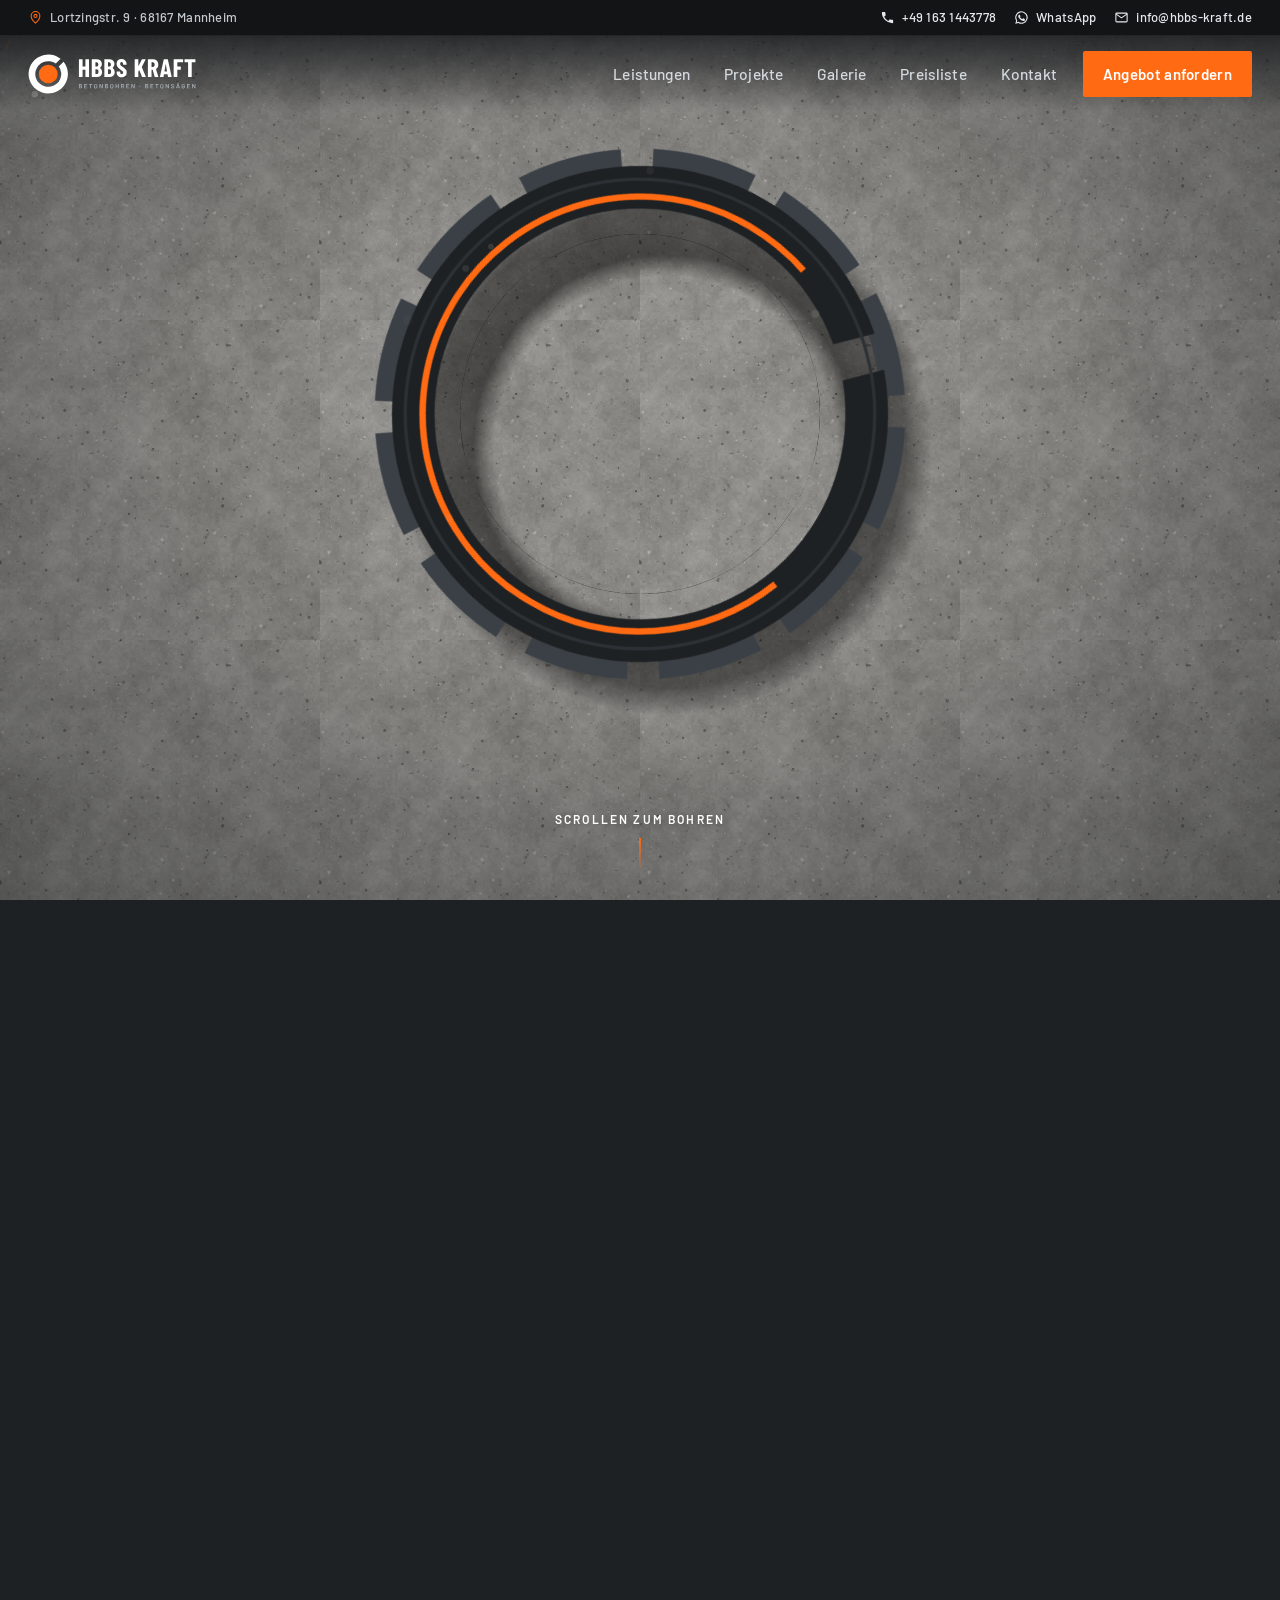
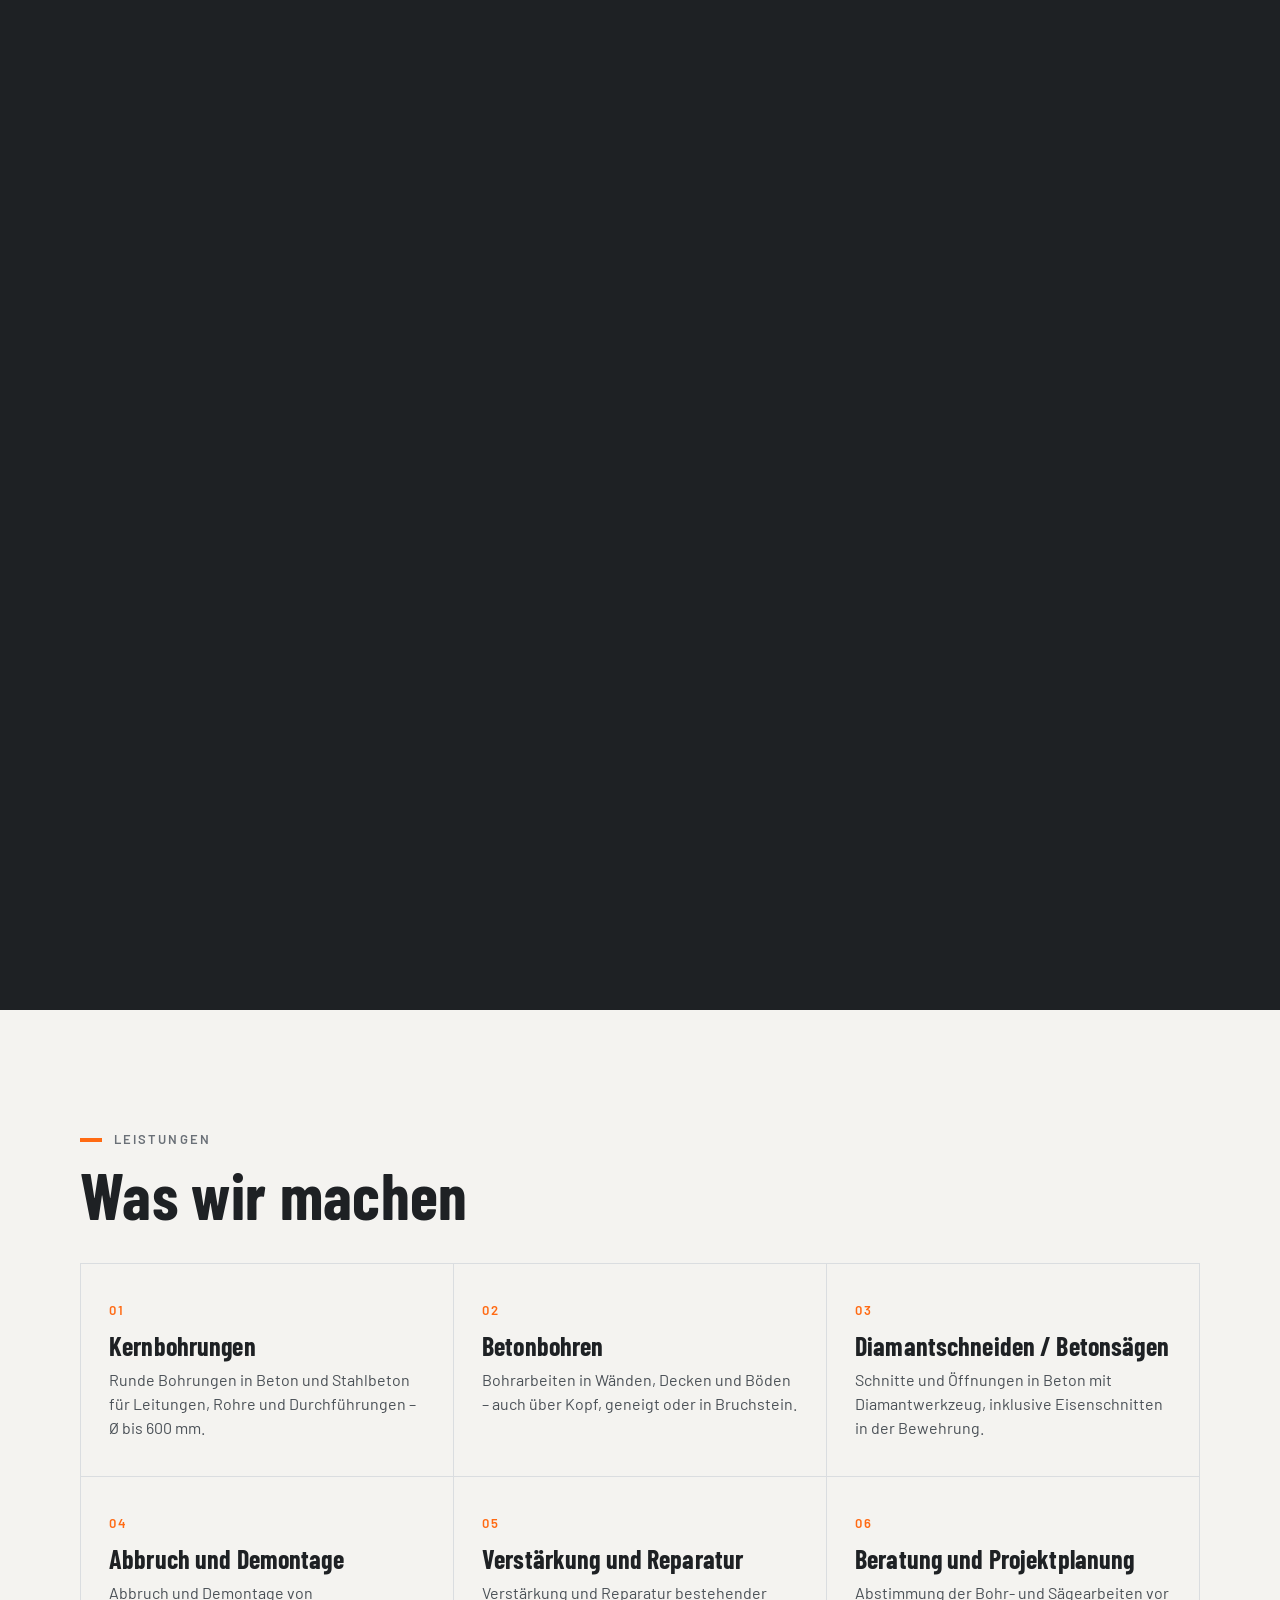
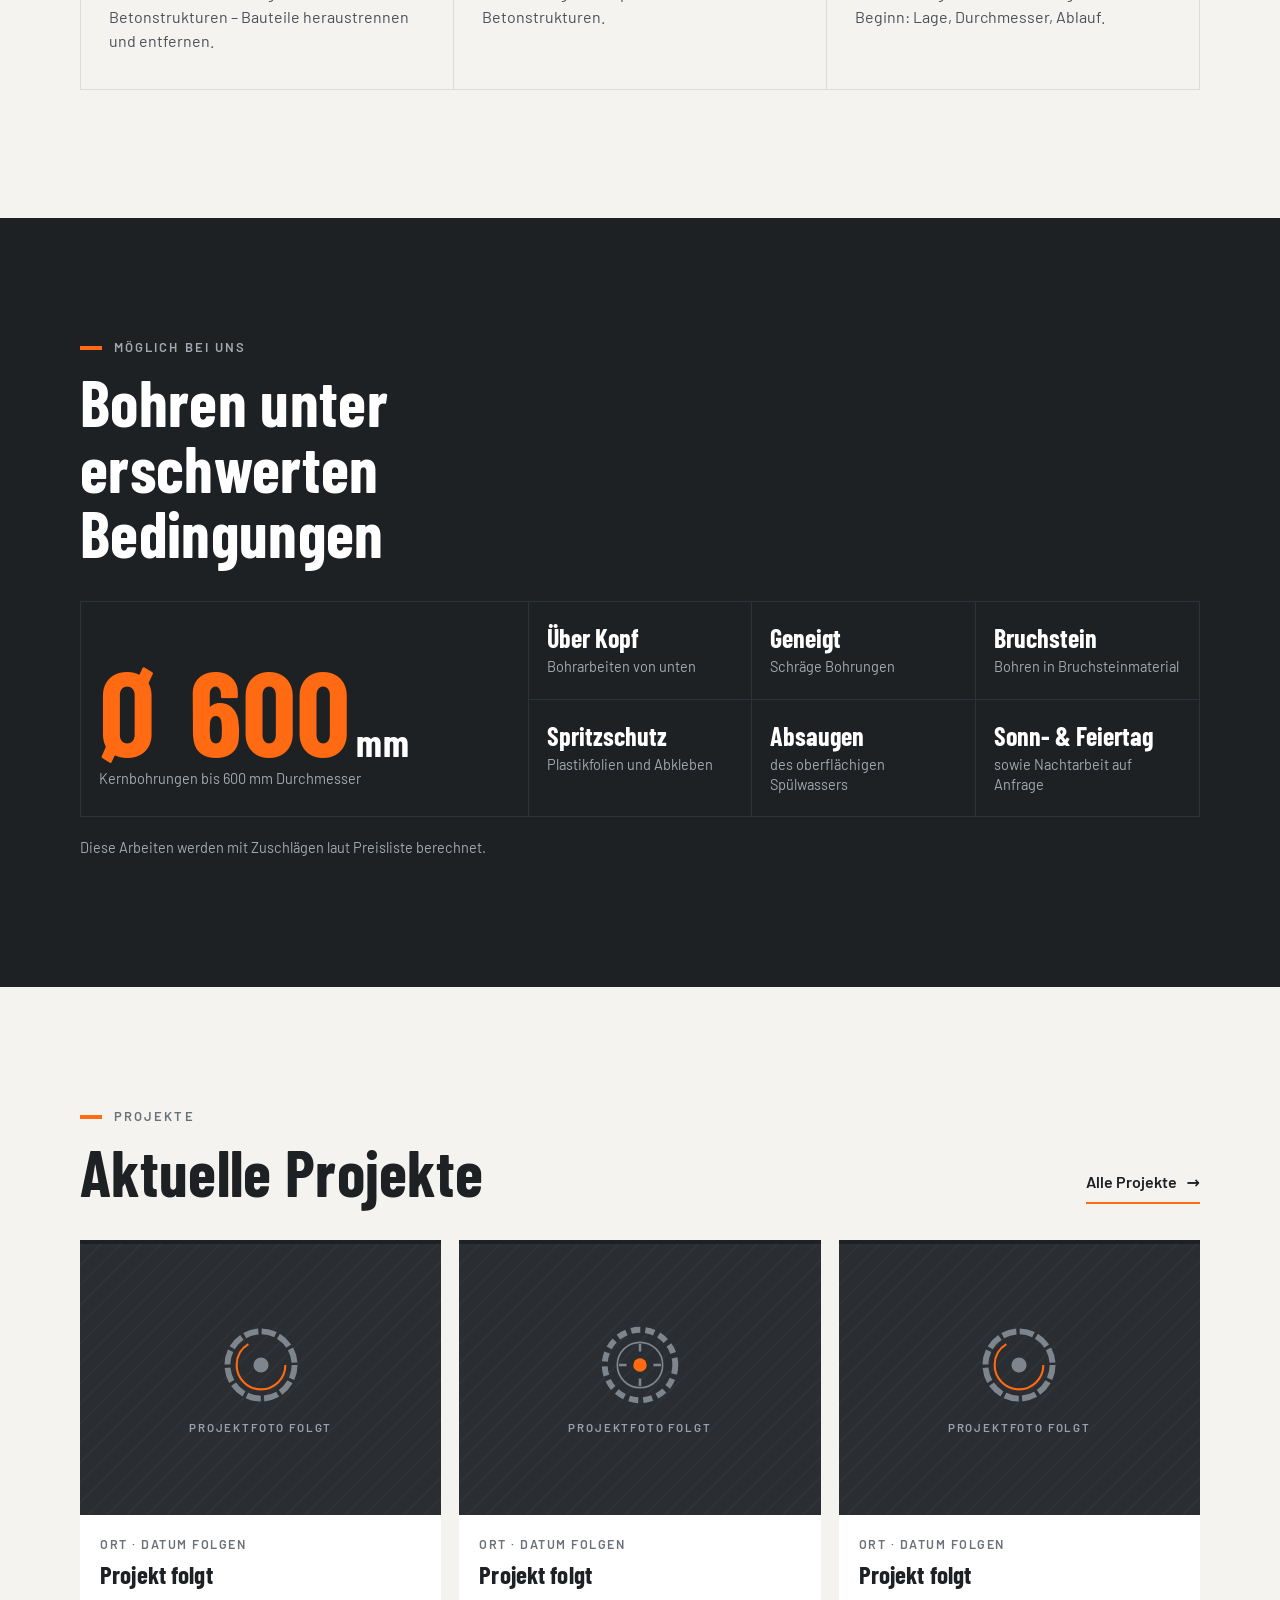
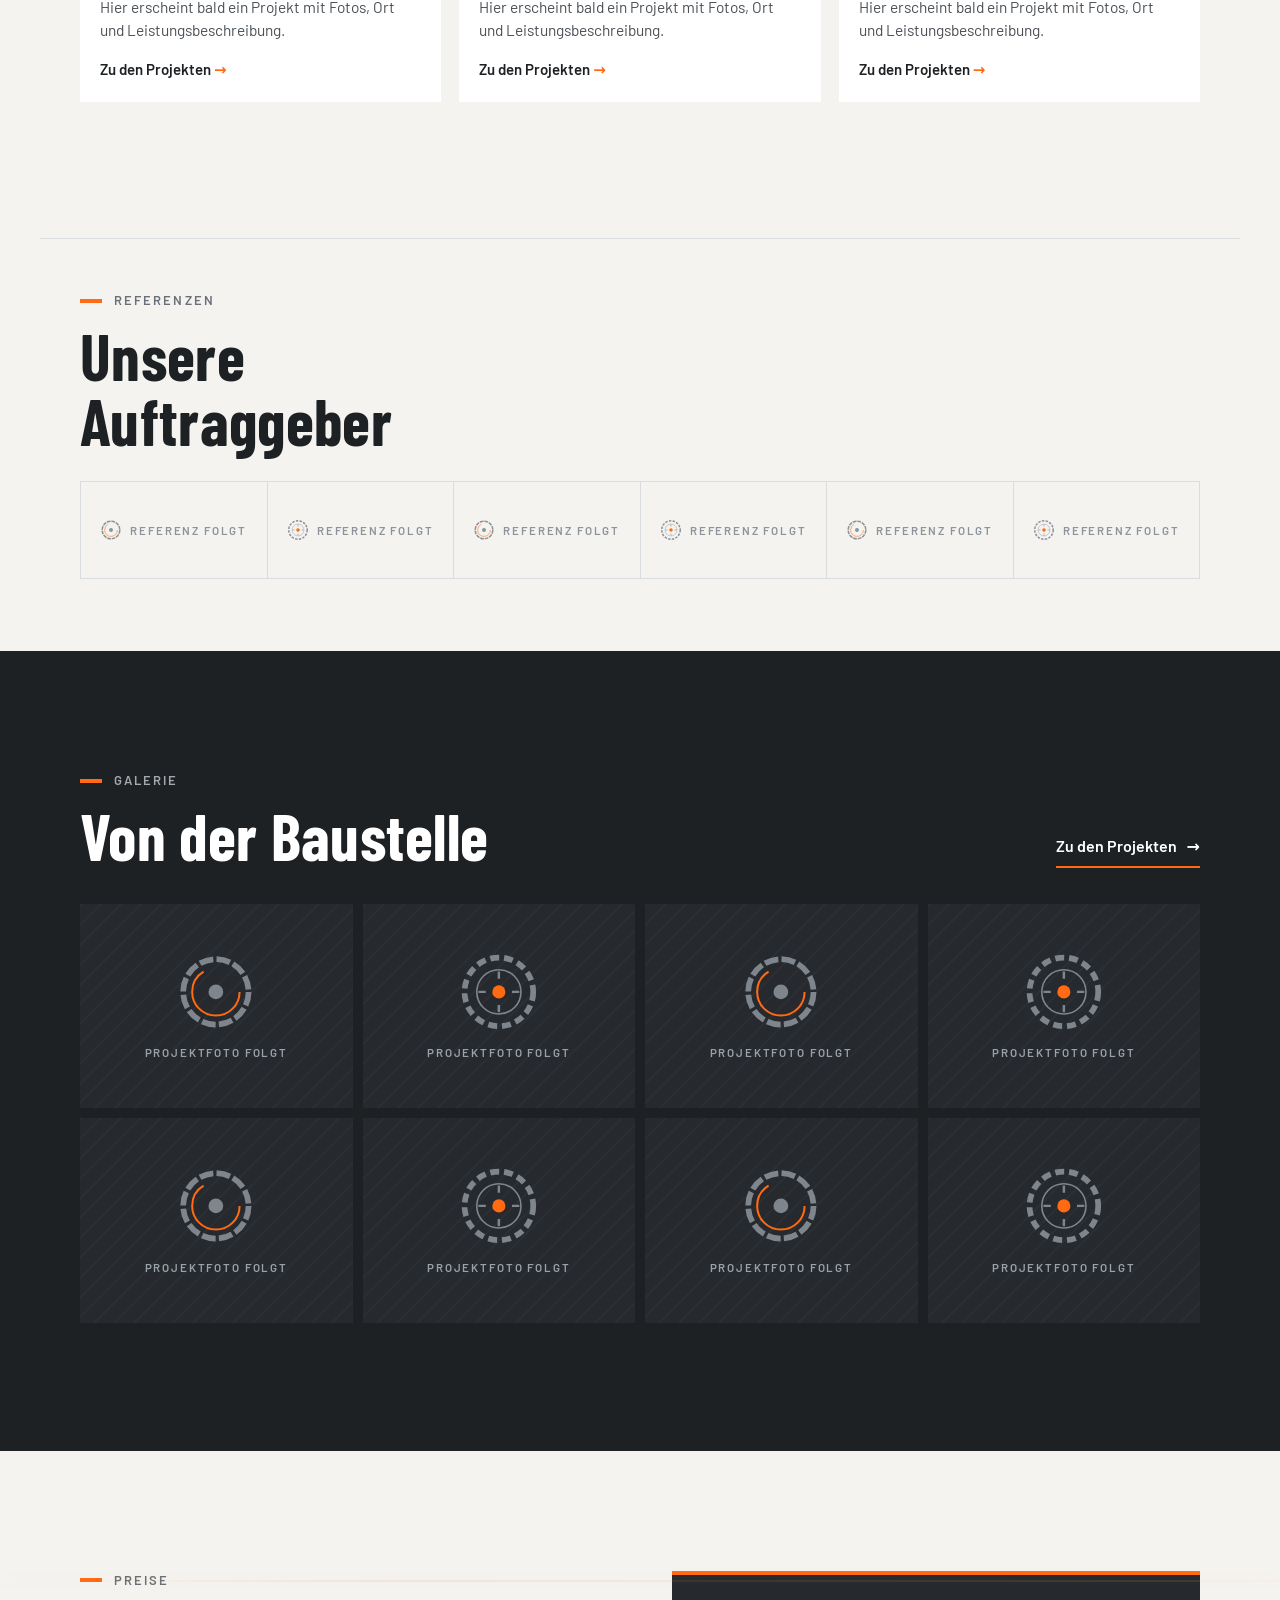
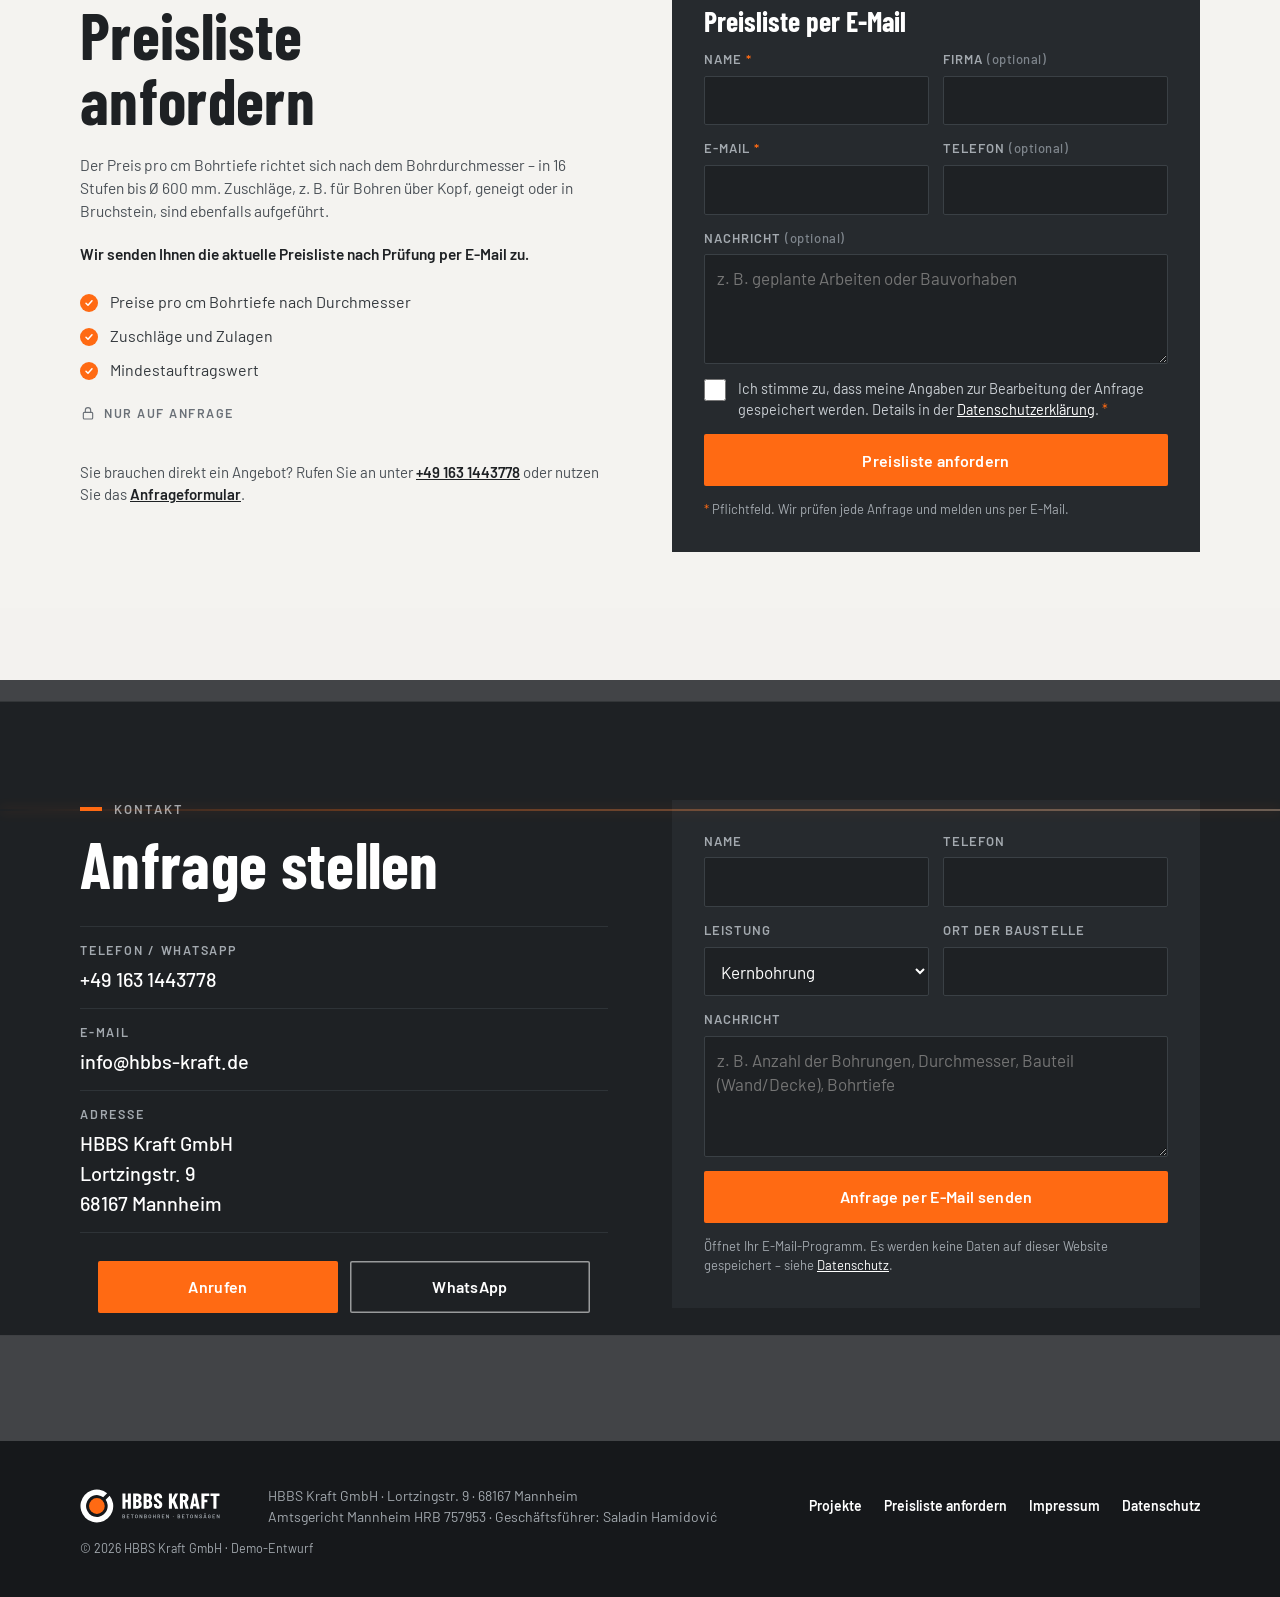
==== index.html @ 28af544a "HBBS Kraft demo" ====
<!doctype html>
<html lang="de">
<head>
<meta charset="utf-8">
<meta name="viewport" content="width=device-width, initial-scale=1, viewport-fit=cover">
<title>HBBS Kraft GmbH – Kernbohrungen und Betonsägen in Mannheim</title>
<meta name="description" content="HBBS Kraft GmbH aus Mannheim: Kernbohrungen bis Ø 600 mm, Betonbohren, Diamantschneiden/Betonsägen, Abbruch und Demontage von Betonstrukturen.">
<meta name="theme-color" content="#1E2124">
<meta name="robots" content="noindex, nofollow">
<link rel="icon" href="assets/mark.svg" type="image/svg+xml">
<link rel="preload" href="assets/fonts/barlowc-700.woff2" as="font" type="font/woff2" crossorigin>
<link rel="preload" href="assets/fonts/barlow-400.woff2" as="font" type="font/woff2" crossorigin>
<script>(function(){var h=document.documentElement,rm=matchMedia('(prefers-reduced-motion: reduce)').matches;h.className=rm?'js rm':'js motion';var s=0;try{if(!rm&&!sessionStorage.getItem('hbbs-intro')){sessionStorage.setItem('hbbs-intro','1');s=1}}catch(e){}if(s){h.classList.add('is-loading');var P=window.performance,n=function(){return P&&P.now?P.now():Date.now()},t0=n(),d=0,end=function(){if(d)return;d=1;h.classList.add('loader-out');setTimeout(function(){h.classList.remove('is-loading','loader-out')},520)};addEventListener('load',function(){setTimeout(end,Math.max(0,1400-(n()-t0)))});setTimeout(end,2500)}})()</script>
<link rel="stylesheet" href="assets/style.css">
</head>
<body>
<a class="skip" href="#leistungen">Zum Inhalt springen</a>
<div class="loader" aria-hidden="true">
  <div class="ld-stage">
    <div class="ld-slab"></div>
    <div class="ld-kerf"></div>
    <div class="ld-shadow"></div>
    <div class="ld-crown"><svg viewBox="-100 -100 200 200">
        <circle r="95" fill="none" stroke="#3B4046" stroke-width="9" stroke-dasharray="38 11.74" stroke-dashoffset="-4"/>
        <path fill="#1E2124" d="M60.62,-70.52 A93,93 0 1 0 70.52,-60.62 L59.17,-49.27 A77,77 0 1 1 49.27,-59.17 Z"/>
        <circle r="81.5" fill="none" stroke="#FF6A13" stroke-width="2.4" stroke-dasharray="380 132" stroke-dashoffset="-30"/>
        <circle r="88" fill="none" stroke="#2C3136" stroke-width="1.2"/>
      </svg></div>
    <i class="ld-dust" style="--a:10deg"></i><i class="ld-dust" style="--a:80deg;animation-delay:.25s"></i><i class="ld-dust" style="--a:150deg;animation-delay:.5s"></i><i class="ld-dust" style="--a:215deg;animation-delay:.15s"></i><i class="ld-dust" style="--a:290deg;animation-delay:.4s"></i>
  </div>
  <div class="ld-brand"><img src="assets/logo-dark.svg" alt="" width="220" height="53"><div class="ld-bar"><i></i></div></div>
</div>
<header class="site-header" id="site-header">
  <div class="hd-top">
    <div class="hd-in">
      <span class="hd-loc"><svg class="ic-s" viewBox="0 0 24 24" aria-hidden="true"><path d="M12 21s-7-6.2-7-11.5a7 7 0 0 1 14 0C19 14.8 12 21 12 21z"/><circle cx="12" cy="9.5" r="2.5"/></svg><span class="long">Lortzingstr. 9 · 68167 Mannheim</span><span class="short">Mannheim</span></span>
      <div class="hd-links">
        <a href="tel:+491631443778"><svg class="ic-f" viewBox="0 0 24 24" aria-hidden="true"><path d="M6.6 10.8a15.1 15.1 0 0 0 6.6 6.6l2.2-2.2c.3-.3.7-.4 1-.2 1.1.4 2.3.6 3.6.6.6 0 1 .4 1 1V20c0 .6-.4 1-1 1A17 17 0 0 1 3 4c0-.6.4-1 1-1h3.5c.6 0 1 .4 1 1 0 1.3.2 2.5.6 3.6.1.3 0 .7-.2 1l-2.3 2.2z"/></svg><span>+49 163 1443778</span></a>
        <a class="hd-wa" href="https://wa.me/491631443778" rel="noopener" aria-label="WhatsApp"><svg class="ic-f" viewBox="0 0 24 24" aria-hidden="true"><path d="M12 2a10 10 0 0 0-8.6 15.1L2 22l5-1.3A10 10 0 1 0 12 2zm0 18.2c-1.5 0-3-.4-4.3-1.2l-.3-.2-3 .8.8-2.9-.2-.3A8.2 8.2 0 1 1 12 20.2zm4.5-6.1c-.2-.1-1.5-.7-1.7-.8-.2-.1-.4-.1-.6.1l-.8 1c-.1.2-.3.2-.5.1a6.7 6.7 0 0 1-3.3-2.9c-.3-.4.2-.4.7-1.4.1-.2 0-.3 0-.4l-.8-1.8c-.2-.5-.4-.4-.6-.4h-.5a1 1 0 0 0-.7.3 3 3 0 0 0-.9 2.2 5.2 5.2 0 0 0 1.1 2.8 11.9 11.9 0 0 0 4.6 4c1.7.7 2.4.8 3.2.7.5-.1 1.5-.6 1.8-1.2.2-.6.2-1.1.1-1.2l-.5-.3z"/></svg><span>WhatsApp</span></a>
        <a class="hd-mail" href="mailto:info@hbbs-kraft.de"><svg class="ic-s" viewBox="0 0 24 24" aria-hidden="true"><rect x="3" y="5" width="18" height="14" rx="1.5"/><path d="m3.5 6.5 8.5 6 8.5-6"/></svg><span>info@hbbs-kraft.de</span></a>
      </div>
    </div>
  </div>
  <div class="hd-main">
    <div class="hd-in">
      <a href="#hero" class="brand" aria-label="HBBS Kraft – zur Startseite"><img src="assets/logo-dark.svg" alt="HBBS Kraft – Betonbohren · Betonsägen" width="168" height="40"></a>
      <nav class="nav" aria-label="Hauptnavigation"><a href="#leistungen">Leistungen</a><a href="projekte.html">Projekte</a><a href="#galerie">Galerie</a><a href="#preise">Preisliste</a><a href="#kontakt">Kontakt</a></nav>
      <a class="btn btn-orange hd-cta" href="#kontakt">Angebot anfordern</a>
      <a class="hd-call" href="tel:+491631443778" aria-label="Anrufen: +49 163 1443778"><svg class="ic-f" viewBox="0 0 24 24" aria-hidden="true"><path d="M6.6 10.8a15.1 15.1 0 0 0 6.6 6.6l2.2-2.2c.3-.3.7-.4 1-.2 1.1.4 2.3.6 3.6.6.6 0 1 .4 1 1V20c0 .6-.4 1-1 1A17 17 0 0 1 3 4c0-.6.4-1 1-1h3.5c.6 0 1 .4 1 1 0 1.3.2 2.5.6 3.6.1.3 0 .7-.2 1l-2.3 2.2z"/></svg></a>
      <button class="burger" type="button" aria-label="Menü öffnen" aria-expanded="false" aria-controls="mnav"><span></span><span></span><span></span></button>
    </div>
  </div>
</header>
<div class="mnav" id="mnav" hidden>
  <nav aria-label="Mobile Navigation"><a href="#leistungen"><i>01</i>Leistungen</a><a href="#moeglich"><i>02</i>Möglichkeiten</a><a href="projekte.html"><i>03</i>Projekte</a><a href="#galerie"><i>04</i>Galerie</a><a href="#preise"><i>05</i>Preisliste</a><a href="#kontakt"><i>06</i>Kontakt</a></nav>
  <div class="mnav-cta">
    <a class="btn btn-orange" href="#kontakt">Angebot anfordern</a>
    <a class="btn btn-ghost" href="tel:+491631443778"><svg class="ic-f" viewBox="0 0 24 24" aria-hidden="true"><path d="M6.6 10.8a15.1 15.1 0 0 0 6.6 6.6l2.2-2.2c.3-.3.7-.4 1-.2 1.1.4 2.3.6 3.6.6.6 0 1 .4 1 1V20c0 .6-.4 1-1 1A17 17 0 0 1 3 4c0-.6.4-1 1-1h3.5c.6 0 1 .4 1 1 0 1.3.2 2.5.6 3.6.1.3 0 .7-.2 1l-2.3 2.2z"/></svg>Anrufen</a>
    <a class="btn btn-ghost" href="https://wa.me/491631443778" rel="noopener"><svg class="ic-f" viewBox="0 0 24 24" aria-hidden="true"><path d="M12 2a10 10 0 0 0-8.6 15.1L2 22l5-1.3A10 10 0 1 0 12 2zm0 18.2c-1.5 0-3-.4-4.3-1.2l-.3-.2-3 .8.8-2.9-.2-.3A8.2 8.2 0 1 1 12 20.2zm4.5-6.1c-.2-.1-1.5-.7-1.7-.8-.2-.1-.4-.1-.6.1l-.8 1c-.1.2-.3.2-.5.1a6.7 6.7 0 0 1-3.3-2.9c-.3-.4.2-.4.7-1.4.1-.2 0-.3 0-.4l-.8-1.8c-.2-.5-.4-.4-.6-.4h-.5a1 1 0 0 0-.7.3 3 3 0 0 0-.9 2.2 5.2 5.2 0 0 0 1.1 2.8 11.9 11.9 0 0 0 4.6 4c1.7.7 2.4.8 3.2.7.5-.1 1.5-.6 1.8-1.2.2-.6.2-1.1.1-1.2l-.5-.3z"/></svg>WhatsApp</a>
  </div>
  <p class="mnav-addr">HBBS Kraft GmbH · Lortzingstr. 9 · 68167 Mannheim<br><a href="mailto:info@hbbs-kraft.de">info@hbbs-kraft.de</a> · <a href="tel:+491631443778">+49 163 1443778</a></p>
</div>

<canvas id="fx" aria-hidden="true"></canvas>
<div class="bore" aria-hidden="true"><div class="bore-fill"></div><div class="bore-head"></div></div>
<div class="depth" aria-hidden="true">Bohrtiefe <b id="depth">0</b>&nbsp;cm</div>

<main>
<section class="hero" id="hero" aria-label="Einleitung">
  <div class="stage">
    <div class="hero-content">
      <p class="eyebrow">HBBS Kraft GmbH · Mannheim</p>
      <h1>Präzise Kernbohrungen und Betonsägen<span class="dot">.</span></h1>
      <p class="lead">Betonbohren, Diamantschneiden und Abbruch von Betonstrukturen – aus Mannheim. Kernbohrungen bis Ø&nbsp;600&nbsp;mm.</p>
      <div class="cta">
        <a class="btn btn-orange" href="tel:+491631443778"><svg class="ic-f" viewBox="0 0 24 24" aria-hidden="true"><path d="M6.6 10.8a15.1 15.1 0 0 0 6.6 6.6l2.2-2.2c.3-.3.7-.4 1-.2 1.1.4 2.3.6 3.6.6.6 0 1 .4 1 1V20c0 .6-.4 1-1 1A17 17 0 0 1 3 4c0-.6.4-1 1-1h3.5c.6 0 1 .4 1 1 0 1.3.2 2.5.6 3.6.1.3 0 .7-.2 1l-2.3 2.2z"/></svg>Anrufen</a>
        <a class="btn btn-ghost" href="https://wa.me/491631443778" rel="noopener"><svg class="ic-f" viewBox="0 0 24 24" aria-hidden="true"><path d="M12 2a10 10 0 0 0-8.6 15.1L2 22l5-1.3A10 10 0 1 0 12 2zm0 18.2c-1.5 0-3-.4-4.3-1.2l-.3-.2-3 .8.8-2.9-.2-.3A8.2 8.2 0 1 1 12 20.2zm4.5-6.1c-.2-.1-1.5-.7-1.7-.8-.2-.1-.4-.1-.6.1l-.8 1c-.1.2-.3.2-.5.1a6.7 6.7 0 0 1-3.3-2.9c-.3-.4.2-.4.7-1.4.1-.2 0-.3 0-.4l-.8-1.8c-.2-.5-.4-.4-.6-.4h-.5a1 1 0 0 0-.7.3 3 3 0 0 0-.9 2.2 5.2 5.2 0 0 0 1.1 2.8 11.9 11.9 0 0 0 4.6 4c1.7.7 2.4.8 3.2.7.5-.1 1.5-.6 1.8-1.2.2-.6.2-1.1.1-1.2l-.5-.3z"/></svg>WhatsApp</a>
      </div>
      <ul class="facts">
        <li><b>Ø 600</b><span>mm max. Bohrdurchmesser</span></li>
        <li><b>Über Kopf</b><span>und geneigt bohren</span></li>
        <li><b>Bruchstein</b><span>Bohren auch in Bruchsteinmaterial</span></li>
      </ul>
    </div>
    <div class="slabwrap" aria-hidden="true">
      <div class="slab"></div>
      <div class="kerf"></div>
    </div>
    <div class="core" aria-hidden="true"><div class="core-shade"></div></div>
    <div class="crown-shadow" aria-hidden="true"></div>
    <div class="crown" aria-hidden="true">
      <svg viewBox="-100 -100 200 200">
        <circle r="95" fill="none" stroke="#3B4046" stroke-width="9" stroke-dasharray="38 11.74" stroke-dashoffset="-4"/>
        <path fill="#1E2124" d="M60.62,-70.52 A93,93 0 1 0 70.52,-60.62 L59.17,-49.27 A77,77 0 1 1 49.27,-59.17 Z"/>
        <circle r="81.5" fill="none" stroke="#FF6A13" stroke-width="2.4" stroke-dasharray="380 132" stroke-dashoffset="-30"/>
        <circle r="88" fill="none" stroke="#2C3136" stroke-width="1.2"/>
      </svg>
    </div>
    <div class="hint" aria-hidden="true"><span>Scrollen zum Bohren</span><i></i></div>
  </div>
</section>

<section class="sec light" id="leistungen" data-prev="#1E2124">
  <div class="seam" aria-hidden="true"><div class="half h-top"></div><div class="half h-bot"></div><div class="cut"></div><div class="blade"><svg viewBox="-50 -50 100 100"><circle r="46" fill="#C9CDD1"/><circle r="46" fill="none" stroke="#FF6A13" stroke-width="6" stroke-dasharray="14 10.1"/><circle r="30" fill="#8C939A"/><circle r="9" fill="#1E2124"/><path d="M0-28v10M0 28v-10M-28 0h10M28 0h-10" stroke="#1E2124" stroke-width="3"/></svg></div></div>
  <div class="wrap">
    <p class="kicker">Leistungen</p>
    <h2>Was wir machen</h2>
    <div class="cards">
      <article class="card"><span class="num">01</span><h3>Kernbohrungen</h3><p>Runde Bohrungen in Beton und Stahlbeton für Leitungen, Rohre und Durchführungen – Ø bis 600&nbsp;mm.</p></article>
      <article class="card"><span class="num">02</span><h3>Betonbohren</h3><p>Bohrarbeiten in Wänden, Decken und Böden – auch über Kopf, geneigt oder in Bruchstein.</p></article>
      <article class="card"><span class="num">03</span><h3>Diamantschneiden / Betonsägen</h3><p>Schnitte und Öffnungen in Beton mit Diamantwerkzeug, inklusive Eisenschnitten in der Bewehrung.</p></article>
      <article class="card"><span class="num">04</span><h3>Abbruch und Demontage</h3><p>Abbruch und Demontage von Betonstrukturen – Bauteile heraustrennen und entfernen.</p></article>
      <article class="card"><span class="num">05</span><h3>Verstärkung und Reparatur</h3><p>Verstärkung und Reparatur bestehender Betonstrukturen.</p></article>
      <article class="card"><span class="num">06</span><h3>Beratung und Projektplanung</h3><p>Abstimmung der Bohr- und Sägearbeiten vor Beginn: Lage, Durchmesser, Ablauf.</p></article>
    </div>
  </div>
</section>

<section class="sec dark" id="moeglich" data-prev="#F4F3F0">
  <div class="seam" aria-hidden="true"><div class="half h-top"></div><div class="half h-bot"></div><div class="cut"></div><div class="blade"><svg viewBox="-50 -50 100 100"><circle r="46" fill="#C9CDD1"/><circle r="46" fill="none" stroke="#FF6A13" stroke-width="6" stroke-dasharray="14 10.1"/><circle r="30" fill="#8C939A"/><circle r="9" fill="#1E2124"/><path d="M0-28v10M0 28v-10M-28 0h10M28 0h-10" stroke="#1E2124" stroke-width="3"/></svg></div></div>
  <div class="wrap">
    <p class="kicker">Möglich bei uns</p>
    <h2>Bohren unter erschwerten Bedingungen</h2>
    <ul class="specs">
      <li class="spec big"><b>Ø 600<small>mm</small></b><span>Kernbohrungen bis 600&nbsp;mm Durchmesser</span></li>
      <li class="spec"><b>Über Kopf</b><span>Bohrarbeiten von unten</span></li>
      <li class="spec"><b>Geneigt</b><span>Schräge Bohrungen</span></li>
      <li class="spec"><b>Bruchstein</b><span>Bohren in Bruchsteinmaterial</span></li>
      <li class="spec"><b>Spritzschutz</b><span>Plastikfolien und Abkleben</span></li>
      <li class="spec"><b>Absaugen</b><span>des oberflächigen Spülwassers</span></li>
      <li class="spec"><b>Sonn- &amp; Feiertag</b><span>sowie Nachtarbeit auf Anfrage</span></li>
    </ul>
    <p class="note">Diese Arbeiten werden mit Zuschlägen laut Preisliste berechnet.</p>
  </div>
</section>

<section class="sec light" id="projekte" data-prev="#1E2124">
  <div class="seam" aria-hidden="true"><div class="half h-top"></div><div class="half h-bot"></div><div class="cut"></div><div class="blade"><svg viewBox="-50 -50 100 100"><circle r="46" fill="#C9CDD1"/><circle r="46" fill="none" stroke="#FF6A13" stroke-width="6" stroke-dasharray="14 10.1"/><circle r="30" fill="#8C939A"/><circle r="9" fill="#1E2124"/><path d="M0-28v10M0 28v-10M-28 0h10M28 0h-10" stroke="#1E2124" stroke-width="3"/></svg></div></div>
  <div class="wrap">
    <div class="sec-head">
      <div><p class="kicker">Projekte</p><h2>Aktuelle Projekte</h2></div>
      <a class="link-arrow" href="projekte.html">Alle Projekte</a>
    </div>
    <div class="pcards" data-render="projekte-start" data-limit="3"><noscript><p class="empty-note">Alle Projekte finden Sie auf der <a href="projekte.html">Projektseite</a>.</p></noscript></div>
  </div>
</section>

<!-- Referenzen: bleibt verborgen (hidden), bis in assets/data/referenzen.json "anzeigen": true steht. -->
<section class="sec light ref" id="referenzen" aria-labelledby="ref-title" hidden>
  <div class="wrap">
    <p class="kicker">Referenzen</p>
    <h2 id="ref-title">Unsere Auftraggeber</h2>
    <ul class="refs" data-render="referenzen"></ul>
  </div>
</section>

<section class="sec dark" id="galerie" data-prev="#F4F3F0">
  <div class="seam" aria-hidden="true"><div class="half h-top"></div><div class="half h-bot"></div><div class="cut"></div><div class="blade"><svg viewBox="-50 -50 100 100"><circle r="46" fill="#C9CDD1"/><circle r="46" fill="none" stroke="#FF6A13" stroke-width="6" stroke-dasharray="14 10.1"/><circle r="30" fill="#8C939A"/><circle r="9" fill="#1E2124"/><path d="M0-28v10M0 28v-10M-28 0h10M28 0h-10" stroke="#1E2124" stroke-width="3"/></svg></div></div>
  <div class="wrap">
    <div class="sec-head">
      <div><p class="kicker">Galerie</p><h2>Von der Baustelle</h2></div>
      <a class="link-arrow" href="projekte.html">Zu den Projekten</a>
    </div>
    <div class="gal" data-render="galerie" data-limit="8"><noscript><p class="empty-note">Die Galerie benötigt JavaScript.</p></noscript></div>
  </div>
</section>

<section class="sec light" id="preise" data-prev="#1E2124">
  <div class="seam" aria-hidden="true"><div class="half h-top"></div><div class="half h-bot"></div><div class="cut"></div><div class="blade"><svg viewBox="-50 -50 100 100"><circle r="46" fill="#C9CDD1"/><circle r="46" fill="none" stroke="#FF6A13" stroke-width="6" stroke-dasharray="14 10.1"/><circle r="30" fill="#8C939A"/><circle r="9" fill="#1E2124"/><path d="M0-28v10M0 28v-10M-28 0h10M28 0h-10" stroke="#1E2124" stroke-width="3"/></svg></div></div>
  <div class="wrap grid2 pl">
    <div class="pl-copy">
      <p class="kicker">Preise</p>
      <h2>Preisliste anfordern</h2>
      <p class="pnote">Der Preis pro cm Bohrtiefe richtet sich nach dem Bohrdurchmesser – in 16 Stufen bis Ø&nbsp;600&nbsp;mm. Zuschläge, z.&nbsp;B. für Bohren über Kopf, geneigt oder in Bruchstein, sind ebenfalls aufgeführt.</p>
      <p class="pnote"><b>Wir senden Ihnen die aktuelle Preisliste nach Prüfung per E-Mail zu.</b></p>
      <ul class="checks">
        <li>Preise pro cm Bohrtiefe nach Durchmesser</li>
        <li>Zuschläge und Zulagen</li>
        <li>Mindestauftragswert</li>
      </ul>
      <p class="lock"><svg class="ic-s" viewBox="0 0 24 24" aria-hidden="true"><rect x="5" y="11" width="14" height="10" rx="1.5"/><path d="M8 11V8a4 4 0 0 1 8 0v3"/></svg>Nur auf Anfrage</p>
      <p class="pl-alt">Sie brauchen direkt ein Angebot? Rufen Sie an unter <a href="tel:+491631443778">+49&nbsp;163&nbsp;1443778</a> oder nutzen Sie das <a href="#kontakt">Anfrageformular</a>.</p>
    </div>
    <div class="plbox">
      <!-- Preisliste-Anfrage. Auf GitHub Pages (Demo) gibt es kein Backend: site.js zeigt dann nur den Erfolgszustand,
           es werden KEINE Daten gesendet. Auf echtem PHP-Hosting geht das Formular an anfrage.php (siehe FORM_MODE in site.js). -->
      <form class="form pform" id="preisliste-form" action="anfrage.php" method="post" novalidate>
        <h3 class="form-title full">Preisliste per E-Mail</h3>
        <input type="hidden" name="formular" value="preisliste">
        <input type="hidden" name="ts" value="">
        <div class="hp" aria-hidden="true"><label>Website<input name="website" type="text" tabindex="-1" autocomplete="off"></label></div>
        <label><span class="lt">Name <span class="req" aria-hidden="true">*</span></span><input name="name" autocomplete="name" required maxlength="120" aria-describedby="e-name"><span class="err" id="e-name"></span></label>
        <label><span class="lt">Firma <span class="opt">(optional)</span></span><input name="firma" autocomplete="organization" maxlength="160"></label>
        <label><span class="lt">E-Mail <span class="req" aria-hidden="true">*</span></span><input name="email" type="email" autocomplete="email" inputmode="email" required maxlength="200" aria-describedby="e-email"><span class="err" id="e-email"></span></label>
        <label><span class="lt">Telefon <span class="opt">(optional)</span></span><input name="telefon" type="tel" autocomplete="tel" maxlength="60"></label>
        <label class="full"><span class="lt">Nachricht <span class="opt">(optional)</span></span><textarea name="nachricht" rows="3" maxlength="2000" placeholder="z. B. geplante Arbeiten oder Bauvorhaben"></textarea></label>
        <div class="full consent-wrap">
          <label class="consent"><input type="checkbox" name="einwilligung" value="ja" required aria-describedby="e-consent"><span>Ich stimme zu, dass meine Angaben zur Bearbeitung der Anfrage gespeichert werden. Details in der <a href="datenschutz.html#preisliste">Datenschutzerklärung</a>. <span class="req" aria-hidden="true">*</span></span></label>
          <span class="err" id="e-consent"></span>
        </div>
        <button class="btn btn-orange full" type="submit">Preisliste anfordern</button>
        <p class="form-status full" role="alert"></p>
        <p class="fine full"><span class="req">*</span> Pflichtfeld. Wir prüfen jede Anfrage und melden uns per E-Mail.</p>
      </form>
      <div class="pl-success" id="pl-success" role="status" tabindex="-1" hidden>
        <span class="ok"><svg viewBox="0 0 24 24" aria-hidden="true"><path d="m5 12.5 4.5 4.5L19 7.5"/></svg></span>
        <h3>Danke für Ihre Anfrage<span class="pl-name"></span>.</h3>
        <p>Wir prüfen Ihre Anfrage und senden Ihnen die aktuelle Preisliste per E-Mail<span class="pl-mail"></span>.</p>
        <p>Bei Rückfragen erreichen Sie uns unter <a href="tel:+491631443778" style="color:#fff">+49&nbsp;163&nbsp;1443778</a>.</p>
        <p class="demo" hidden>Demo-Modus: Auf dieser Vorschau-Seite wurden keine Daten übertragen.</p>
        <button class="btn btn-ghost" type="button" data-reset>Neue Anfrage</button>
      </div>
    </div>
  </div>
</section>

<section class="sec dark" id="kontakt" data-prev="#F4F3F0">
  <div class="seam" aria-hidden="true"><div class="half h-top"></div><div class="half h-bot"></div><div class="cut"></div><div class="blade"><svg viewBox="-50 -50 100 100"><circle r="46" fill="#C9CDD1"/><circle r="46" fill="none" stroke="#FF6A13" stroke-width="6" stroke-dasharray="14 10.1"/><circle r="30" fill="#8C939A"/><circle r="9" fill="#1E2124"/><path d="M0-28v10M0 28v-10M-28 0h10M28 0h-10" stroke="#1E2124" stroke-width="3"/></svg></div></div>
  <div class="wrap grid2">
    <div>
      <p class="kicker">Kontakt</p>
      <h2>Anfrage stellen</h2>
      <ul class="contact">
        <li><span>Telefon / WhatsApp</span><a href="tel:+491631443778">+49 163 1443778</a></li>
        <li><span>E-Mail</span><a href="mailto:info@hbbs-kraft.de">info@hbbs-kraft.de</a></li>
        <li><span>Adresse</span><address>HBBS Kraft GmbH<br>Lortzingstr. 9<br>68167 Mannheim</address></li>
      </ul>
      <div class="cta">
        <a class="btn btn-orange" href="tel:+491631443778">Anrufen</a>
        <a class="btn btn-ghost" href="https://wa.me/491631443778" rel="noopener">WhatsApp</a>
      </div>
    </div>
    <form class="form" id="anfrage" action="mailto:info@hbbs-kraft.de" method="post" enctype="text/plain">
      <label>Name<input name="Name" autocomplete="name" required></label>
      <label>Telefon<input name="Telefon" type="tel" autocomplete="tel"></label>
      <label>Leistung
        <select name="Leistung">
          <option>Kernbohrung</option><option>Betonbohren</option><option>Diamantschneiden / Betonsägen</option>
          <option>Abbruch und Demontage</option><option>Verstärkung und Reparatur</option><option>Beratung und Projektplanung</option>
        </select></label>
      <label>Ort der Baustelle<input name="Ort" autocomplete="address-level2"></label>
      <label class="full">Nachricht<textarea name="Nachricht" rows="4" placeholder="z. B. Anzahl der Bohrungen, Durchmesser, Bauteil (Wand/Decke), Bohrtiefe"></textarea></label>
      <button class="btn btn-orange full" type="submit">Anfrage per E-Mail senden</button>
      <p class="fine full">Öffnet Ihr E-Mail-Programm. Es werden keine Daten auf dieser Website gespeichert – siehe <a href="datenschutz.html">Datenschutz</a>.</p>
    </form>
  </div>
</section>
</main>

<footer class="footer">
  <div class="wrap">
    <img src="assets/logo-dark.svg" alt="HBBS Kraft" width="150" height="35" loading="lazy">
    <p>HBBS Kraft GmbH · Lortzingstr. 9 · 68167 Mannheim<br>Amtsgericht Mannheim HRB 757953 · Geschäftsführer: Saladin Hamidović</p>
    <nav aria-label="Footer"><a href="projekte.html">Projekte</a><a href="#preise">Preisliste anfordern</a><a href="impressum.html">Impressum</a><a href="datenschutz.html">Datenschutz</a></nav>
    <p class="copy">© 2026 HBBS Kraft GmbH · Demo-Entwurf</p>
  </div>
</footer>
<script src="assets/site.js" defer></script>
<script src="assets/main.js" defer></script>
</body>
</html>
---- assets/style.css ----
@font-face{font-family:Barlow;src:url(fonts/barlow-400.woff2) format("woff2");font-weight:400;font-display:swap}
@font-face{font-family:Barlow;src:url(fonts/barlow-500.woff2) format("woff2");font-weight:500;font-display:swap}
@font-face{font-family:Barlow;src:url(fonts/barlow-600.woff2) format("woff2");font-weight:600;font-display:swap}
@font-face{font-family:"Barlow Condensed";src:url(fonts/barlowc-600.woff2) format("woff2");font-weight:600;font-display:swap}
@font-face{font-family:"Barlow Condensed";src:url(fonts/barlowc-700.woff2) format("woff2");font-weight:700;font-display:swap}
:root{--g:#1E2124;--g2:#16181B;--o:#FF6A13;--l:#F4F3F0;--mut:#6A7077;--mutd:#A3A9AF;--line:#2E3337;--r0:100px;--cy:46%;--tb:32px;--mb:64px;--mbs:56px}
*,*::before,*::after{box-sizing:border-box}
html{-webkit-text-size-adjust:100%;scroll-behavior:smooth;scroll-padding-top:calc(var(--mbs) + 16px)}
.rm{scroll-behavior:auto}
body{margin:0;font-family:Barlow,system-ui,sans-serif;font-size:17px;line-height:1.5;color:var(--g);background:var(--g);-webkit-font-smoothing:antialiased}
img,svg{display:block}
a{color:inherit}
h1,h2,h3{font-family:"Barlow Condensed",Barlow,sans-serif;font-weight:700;line-height:1.02;margin:0;letter-spacing:.005em}
.skip{position:absolute;left:-999px;top:8px;background:#fff;padding:8px 12px;z-index:100}
.skip:focus{left:8px}

/* buttons */
.btn{display:inline-flex;align-items:center;justify-content:center;gap:10px;min-height:52px;padding:0 22px;border-radius:2px;font-weight:600;font-size:16px;letter-spacing:.02em;text-decoration:none;border:0;cursor:pointer;font-family:inherit;transition:transform .15s ease,background-color .15s ease}
.btn svg{width:20px;height:20px;fill:currentColor;flex:none}
.btn:active{transform:scale(.97)}
.btn-orange{background:var(--o);color:#fff}
.btn-orange:hover{background:#ff7d33}
.btn-ghost{background:transparent;color:#fff;box-shadow:inset 0 0 0 1.5px rgba(255,255,255,.55)}
.btn-ghost:hover{box-shadow:inset 0 0 0 1.5px #fff}
.btn-dark{background:var(--g);color:#fff}
.btn-sm{min-height:40px;padding:0 14px;font-size:14px}
.btn:focus-visible,a:focus-visible,input:focus-visible,select:focus-visible,textarea:focus-visible{outline:2px solid var(--o);outline-offset:3px}

/* fx + bore channel */
#fx{position:fixed;inset:0;width:100%;height:100%;z-index:45;pointer-events:none}
.bore,.depth{display:none}
.motion .bore{display:block;position:fixed;right:7px;top:calc(var(--mbs) + 14px);bottom:16px;width:3px;z-index:44;background:rgba(128,134,140,.28);border-radius:2px;opacity:0;transition:opacity .4s}
.motion .depth{display:block;position:fixed;right:16px;bottom:16px;z-index:44;font:600 11px/1 Barlow,sans-serif;letter-spacing:.12em;text-transform:uppercase;color:#d8dce0;background:rgba(22,24,27,.86);padding:7px 10px;border-radius:2px;opacity:0;transition:opacity .4s;font-variant-numeric:tabular-nums}
.depth b{color:var(--o);font-weight:600;display:inline-block;min-width:3ch;text-align:right}
.show-bore .bore,.show-bore.show-depth .depth{opacity:1}
.bore-fill{position:absolute;inset:0;background:var(--o);transform-origin:top;transform:scaleY(0);border-radius:2px}
.bore-head{position:absolute;left:50%;top:0;width:11px;height:11px;margin:-5.5px 0 0 -5.5px;border-radius:50%;background:var(--g);box-shadow:0 0 0 2.5px var(--o)}

/* hero */
.hero{position:relative;background:var(--g);color:#fff}
.stage{position:relative;min-height:100vh;min-height:100svh;overflow:hidden;display:flex}
.hero-content{position:relative;margin:auto;width:100%;max-width:1200px;padding:calc(var(--tb) + var(--mb) + 28px) 22px 48px;text-align:left}
.eyebrow{margin:0 0 14px;font-size:13px;font-weight:600;letter-spacing:.16em;text-transform:uppercase;color:var(--mutd)}
.hero h1{font-size:clamp(46px,13vw,104px);text-transform:none;max-width:11ch}
.hero h1 .dot{color:var(--o)}
.lead{margin:18px 0 26px;max-width:36ch;color:#c9ced3;font-size:17px}
.cta{display:flex;flex-wrap:wrap;gap:12px}
.cta .btn{flex:1 1 140px;max-width:240px}
.facts{list-style:none;margin:34px 0 0;padding:20px 0 0;display:grid;grid-template-columns:repeat(3,1fr);gap:12px;border-top:1px solid var(--line)}
.facts b{display:block;font-family:"Barlow Condensed";font-weight:700;font-size:26px;line-height:1;color:#fff;font-variant-numeric:tabular-nums}
.facts span{display:block;margin-top:5px;font-size:12.5px;line-height:1.3;color:var(--mutd)}
.slabwrap,.core,.crown,.crown-shadow,.hint{display:none}

.motion .hero{height:290vh;height:290svh}
.motion .stage{position:sticky;top:0;height:100vh;height:100svh}
.motion .slabwrap{display:block;position:absolute;inset:0;transform-origin:50% var(--cy);will-change:transform,opacity}
.motion .slab{position:absolute;inset:0;background:#8d8a85 url(concrete.webp) 0 0/320px 320px;
  -webkit-mask-image:radial-gradient(circle at 50% var(--cy),transparent calc(var(--r0) - .5px),#000 calc(var(--r0) + .5px));
          mask-image:radial-gradient(circle at 50% var(--cy),transparent calc(var(--r0) - .5px),#000 calc(var(--r0) + .5px))}
.motion .slab::after{content:"";position:absolute;inset:0;background:radial-gradient(ellipse at 50% var(--cy),transparent 30%,rgba(20,22,25,.45) 100%)}
.motion .kerf{position:absolute;left:50%;top:var(--cy);width:calc(var(--r0)*2.4);height:calc(var(--r0)*2.4);margin:calc(var(--r0)*-1.2) 0 0 calc(var(--r0)*-1.2);border-radius:50%;
  background:radial-gradient(circle,transparent calc(var(--r0) - 1px),#0c0d0e var(--r0),#24272a calc(var(--r0)*1.17),rgba(36,39,42,0) calc(var(--r0)*1.2));opacity:0}
.motion .core{display:block;position:absolute;left:50%;top:var(--cy);width:calc(var(--r0)*2);height:calc(var(--r0)*2);margin:calc(var(--r0)*-1) 0 0 calc(var(--r0)*-1);border-radius:50%;background:#8d8a85 url(concrete.webp) 0 0/320px 320px;will-change:transform,opacity;overflow:hidden}
.core-shade{position:absolute;inset:0;border-radius:50%;background:#0b0c0d;opacity:0}
.motion .crown-shadow{display:block;position:absolute;left:50%;top:var(--cy);width:calc(var(--r0)*2.75);height:calc(var(--r0)*2.75);margin:calc(var(--r0)*-1.375) 0 0 calc(var(--r0)*-1.375);border-radius:50%;background:radial-gradient(circle closest-side,rgba(0,0,0,0) 64%,rgba(0,0,0,.5) 72%,rgba(0,0,0,.42) 90%,rgba(0,0,0,0) 100%);will-change:transform,opacity}
.motion .crown{display:block;position:absolute;left:50%;top:var(--cy);width:calc(var(--r0)*2.6);height:calc(var(--r0)*2.6);margin:calc(var(--r0)*-1.3) 0 0 calc(var(--r0)*-1.3);will-change:transform,opacity}
.motion .crown svg{width:100%;height:100%}
.motion .hint{display:flex;flex-direction:column;align-items:center;gap:10px;position:absolute;left:0;right:0;bottom:calc(28px + env(safe-area-inset-bottom));color:#fff;font-size:12px;font-weight:600;letter-spacing:.18em;text-transform:uppercase;text-shadow:0 1px 8px rgba(0,0,0,.4)}
.hint i{width:2px;height:34px;background:linear-gradient(var(--o),rgba(255,106,19,0));animation:hint 1.6s ease-in-out infinite;transform-origin:top}
@keyframes hint{0%{transform:scaleY(0)}55%{transform:scaleY(1);opacity:1}100%{transform:scaleY(1);opacity:0}}
.motion .hero-content{will-change:transform,opacity}

/* sections */
.sec{position:relative;padding:88px 0 96px;overflow:hidden;overflow:clip}
.light{background:var(--l);color:var(--g)}
.dark{background:var(--g);color:#fff}
.wrap{max-width:1200px;margin:0 auto;padding:0 22px}
.kicker{display:flex;align-items:center;gap:12px;margin:0 0 12px;font-size:13px;font-weight:600;letter-spacing:.16em;text-transform:uppercase;color:var(--mut)}
.dark .kicker{color:var(--mutd)}
.kicker::before{content:"";width:22px;height:4px;background:var(--o)}
h2{font-size:clamp(36px,9vw,64px);max-width:16ch}

.cards{display:grid;gap:1px;margin-top:36px;background:#DADDE0;border:1px solid #DADDE0}
.card{background:var(--l);padding:26px 22px 28px}
.card .num{font:600 13px/1 Barlow;letter-spacing:.12em;color:var(--o)}
.card h3{font-size:26px;margin:12px 0 8px}
.card p{margin:0;color:#4A5056;font-size:16px}

.specs{list-style:none;margin:36px 0 0;padding:0;display:grid;grid-template-columns:1fr 1fr;gap:1px;background:var(--line);border:1px solid var(--line)}
.spec{background:var(--g);padding:22px 18px 22px}
.spec b{display:block;font-family:"Barlow Condensed";font-weight:700;font-size:26px;line-height:1.05}
.spec span{display:block;margin-top:6px;color:var(--mutd);font-size:14.5px;line-height:1.35}
.spec.big{grid-column:1/-1;padding:28px 18px}
.spec.big b{font-size:clamp(64px,20vw,120px);line-height:.9;color:var(--o)}
.spec.big small{font-size:.32em;margin-left:.15em;color:#fff;letter-spacing:.04em}
.note{margin:20px 0 0;color:var(--mutd);font-size:14.5px}

.pnote{margin:22px 0 26px;max-width:62ch;color:#4A5056;font-size:15.5px}

.grid2{display:grid;gap:44px}
.contact{list-style:none;padding:0;margin:30px 0 28px}
.contact li{padding:14px 0;border-top:1px solid var(--line)}
.contact li:last-child{border-bottom:1px solid var(--line)}
.contact span{display:block;font-size:12.5px;font-weight:600;letter-spacing:.14em;text-transform:uppercase;color:var(--mutd);margin-bottom:4px}
.contact a,.contact address{font-style:normal;font-size:20px;font-weight:500;text-decoration:none;color:#fff}
.contact a:hover{color:var(--o)}
.form{display:grid;gap:14px;background:#262A2E;padding:24px 20px;align-content:start}
.form label{display:grid;gap:6px;font-size:13px;font-weight:600;letter-spacing:.08em;text-transform:uppercase;color:var(--mutd)}
.form input,.form select,.form textarea{width:100%;font:400 17px/1.4 Barlow,sans-serif;color:#fff;background:var(--g);border:1px solid #3A4045;border-radius:2px;padding:12px 12px;text-transform:none;letter-spacing:0}
.form textarea{resize:vertical;min-height:110px}
.form input:focus,.form select:focus,.form textarea:focus{border-color:var(--o);outline:none}
.fine{margin:0;color:var(--mutd);font-size:13px}
.fine a{color:#fff}

.footer{background:var(--g2);color:var(--mutd);padding:44px 0 calc(40px + env(safe-area-inset-bottom));font-size:14px}
.footer img{width:140px;height:auto;margin-bottom:18px}
.footer p{margin:0 0 14px}
.footer nav{display:flex;gap:22px;margin:0 0 14px}
.footer nav a{color:#fff;font-weight:600;text-decoration:none}
.footer nav a:hover{color:var(--o)}
.copy{font-size:12.5px}

/* seams (section transitions) */
.seam{display:none}
.motion .seam{display:block;position:absolute;inset:0;z-index:5;pointer-events:none;--cut:96px}
.seam .half{position:absolute;left:0;right:0;background:var(--prev,#1E2124);will-change:transform,opacity}
.seam .h-top{top:0;height:var(--cut)}
.seam .h-bot{top:var(--cut);bottom:0}
.seam .cut{position:absolute;left:0;right:0;top:calc(var(--cut) - 1px);height:2px;background:linear-gradient(90deg,rgba(255,106,19,0),#FF6A13 30%,#ffd2b0);transform-origin:left;transform:scaleX(0);box-shadow:0 0 12px rgba(255,106,19,.7)}
.seam .blade{position:absolute;left:0;top:var(--cut);width:46px;height:46px;margin:-23px 0 0 -23px;transform:translateX(-60px);will-change:transform}
.seam .blade svg{width:100%;height:100%;animation:spin .25s linear infinite}
@keyframes spin{to{transform:rotate(360deg)}}
.seam.done{display:none}
.motion .sec .wrap{transition:transform .9s cubic-bezier(.2,.7,.2,1)}
.motion .sec.pre .wrap{transform:translateY(28px)}

@media (min-width:720px){
  .brand img{width:170px}
  .cards{grid-template-columns:1fr 1fr}
  .specs{grid-template-columns:repeat(3,1fr)}
  .spec.big{grid-column:1/-1}
  .facts{max-width:560px}
  .hero-content{padding-left:40px;padding-right:40px;text-align:center}
  .hero h1,.lead{margin-left:auto;margin-right:auto}
  .hero h1{max-width:14ch}
  .cta{justify-content:center}
  .hero .facts{margin-left:auto;margin-right:auto}
  .kicker{justify-content:flex-start}
  .wrap{padding:0 40px}
  .sec{padding:120px 0 128px}
  .motion .seam{--cut:130px}
}
@media (min-width:1024px){
  .cards{grid-template-columns:repeat(3,1fr)}
  .card{padding:32px 28px 36px}
  .specs{grid-template-columns:repeat(5,1fr)}
  .spec.big{grid-column:span 2;grid-row:span 2;display:flex;flex-direction:column;justify-content:flex-end}
  .grid2{grid-template-columns:1fr 1fr;gap:64px;align-items:start}
  .form{grid-template-columns:1fr 1fr;padding:32px}
  .form .full{grid-column:1/-1}
  .footer .wrap{display:grid;grid-template-columns:auto 1fr auto;gap:12px 48px;align-items:center}
  .footer img{margin:0}.footer p,.footer nav{margin:0}
  .copy{grid-column:1/-1}
}
@media (prefers-reduced-motion:reduce){*{animation:none!important;transition:none!important}}

/* legal pages */
.legal{background:var(--l);color:var(--g);min-height:100vh}
.draft{background:var(--o);color:#fff;font-weight:600;text-align:center;padding:10px 16px;font-size:14px;letter-spacing:.02em}
.legal main{max-width:760px;margin:0 auto;padding:calc(var(--tb) + var(--mb) + 40px) 22px 80px}
.legal h1{font-size:clamp(40px,10vw,60px);margin-bottom:28px}
.legal h2{font-size:26px;margin:36px 0 10px;max-width:none}
.legal p,.legal li{color:#33383d;font-size:16.5px}
.legal .ph{background:#ffe2cf;padding:0 4px;border-radius:2px}
.back{display:inline-block;margin-top:36px;font-weight:600;color:var(--g)}

/* ============ header (top bar + main bar) ============ */
.site-header{position:fixed;inset:0 0 auto 0;z-index:60;padding-top:env(safe-area-inset-top);color:#fff;transition:transform .35s cubic-bezier(.2,.7,.2,1)}
.hd-in{max-width:1320px;margin:0 auto;padding:0 16px 0 18px;display:flex;align-items:center;gap:16px;height:100%}
.hd-top{height:var(--tb);background:#121416;border-bottom:1px solid rgba(255,255,255,.07);font-size:13px;font-weight:500;letter-spacing:.02em;color:#c3c8cd}
.hd-top a{color:#e6e9ec;text-decoration:none;display:inline-flex;align-items:center;gap:7px;transition:color .15s}
.hd-top a:hover{color:var(--o)}
.hd-top svg{width:15px;height:15px;flex:none}
.ic-f{fill:currentColor}.ic-s{fill:none;stroke:currentColor;stroke-width:1.7;stroke-linecap:round;stroke-linejoin:round}
.hd-loc{display:inline-flex;align-items:center;gap:7px;white-space:nowrap}
.hd-loc svg{color:var(--o)}
.hd-loc .long{display:none}
.hd-links{margin-left:auto;display:flex;align-items:center;gap:18px}
.hd-links .hd-mail,.hd-links .hd-wa span{display:none}
.hd-sep{width:1px;height:14px;background:rgba(255,255,255,.18)}
.hd-main{height:var(--mb);position:relative;background:linear-gradient(rgba(22,24,27,.78),rgba(22,24,27,0));transition:height .35s cubic-bezier(.2,.7,.2,1),background-color .35s ease,box-shadow .35s ease}
.hd-main::before{content:"";position:absolute;inset:0;background:rgba(22,24,27,.96);-webkit-backdrop-filter:saturate(140%) blur(14px);backdrop-filter:saturate(140%) blur(14px);opacity:0;transition:opacity .35s ease;z-index:-1}
.site-header.solid .hd-main,.site-header.scrolled .hd-main,.menu-open .hd-main{background:transparent;box-shadow:0 1px 0 rgba(255,255,255,.07),0 12px 32px rgba(0,0,0,.22)}
.site-header.solid .hd-main::before,.site-header.scrolled .hd-main::before,.menu-open .hd-main::before{opacity:1}
.site-header.scrolled{transform:translateY(calc(-1 * var(--tb)))}
.site-header.scrolled .hd-main{height:var(--mbs)}
.brand{display:block;flex:none;margin-right:auto}
.brand img{width:142px;height:auto;transition:width .35s cubic-bezier(.2,.7,.2,1)}
.scrolled .brand img{width:128px}
.nav{display:none}
.nav a{position:relative;color:#d5d9dd;text-decoration:none;font-weight:500;font-size:15.5px;letter-spacing:.01em;padding:10px 2px}
.nav a::after{content:"";position:absolute;left:2px;right:2px;bottom:3px;height:2px;background:var(--o);transform:scaleX(0);transform-origin:left;transition:transform .25s ease}
.nav a:hover,.nav a[aria-current]{color:#fff}
.nav a:hover::after,.nav a[aria-current]::after{transform:scaleX(1)}
.hd-cta{display:none;min-height:46px;padding:0 20px;font-size:15px}
.scrolled .hd-cta{min-height:42px}
.hd-call{display:inline-flex;align-items:center;justify-content:center;width:44px;height:44px;border-radius:2px;background:var(--o);color:#fff}
.hd-call svg{width:20px;height:20px;fill:currentColor}
.burger{display:inline-flex;flex-direction:column;justify-content:center;align-items:center;gap:6px;width:46px;height:46px;margin-right:-6px;background:transparent;border:0;cursor:pointer;color:#fff;padding:0}
.burger span{display:block;width:24px;height:2px;background:currentColor;transition:transform .3s ease,opacity .2s ease}
.burger[aria-expanded="true"] span:nth-child(1){transform:translateY(8px) rotate(45deg)}
.burger[aria-expanded="true"] span:nth-child(2){opacity:0}
.burger[aria-expanded="true"] span:nth-child(3){transform:translateY(-8px) rotate(-45deg)}
.burger:focus-visible,.hd-call:focus-visible{outline:2px solid var(--o);outline-offset:2px}
html:not(.js) .burger{display:none}

/* mobile menu */
.mnav{position:fixed;inset:0;z-index:55;background:var(--g2);color:#fff;padding:calc(env(safe-area-inset-top) + var(--tb) + var(--mb) + 18px) 22px calc(28px + env(safe-area-inset-bottom));display:flex;flex-direction:column;overflow-y:auto;opacity:0;transform:translateY(-12px);transition:opacity .28s ease,transform .32s cubic-bezier(.2,.7,.2,1)}
.mnav[hidden]{display:none}
.mnav.open{opacity:1;transform:none}
.mnav::before{content:"";position:absolute;inset:0;background:url(concrete.webp) 0 0/320px 320px;opacity:.035;pointer-events:none}
.mnav nav{display:flex;flex-direction:column;border-top:1px solid var(--line)}
.mnav nav a{display:flex;align-items:baseline;gap:16px;padding:15px 0;border-bottom:1px solid var(--line);color:#fff;text-decoration:none;font-family:"Barlow Condensed";font-weight:700;font-size:32px;line-height:1.05}
.mnav nav a i{font:600 12px/1 Barlow;font-style:normal;letter-spacing:.12em;color:var(--o);min-width:22px}
.mnav nav a:active,.mnav nav a:hover{color:var(--o)}
.mnav-cta{display:grid;grid-template-columns:1fr 1fr;gap:10px;margin-top:26px}
.mnav-cta .btn-orange{grid-column:1/-1}
.mnav-addr{margin:26px 0 0;color:var(--mutd);font-size:14px;line-height:1.6}
.mnav-addr a{color:#fff;text-decoration:none}
.menu-open{overflow:hidden}

@media (min-width:720px){
  :root{--tb:36px;--mb:76px;--mbs:62px}
  .hd-in{padding:0 28px}
  .hd-loc .long{display:inline}.hd-loc .short{display:none}
  .hd-links .hd-mail,.hd-links .hd-wa span{display:inline-flex}
  .brand img{width:168px}.scrolled .brand img{width:150px}
  .hd-cta{display:inline-flex}
  .hd-call{display:none}
  .mnav{padding-left:40px;padding-right:40px}
  .mnav-cta{max-width:560px}
}
@media (min-width:1180px){
  .nav{display:flex;gap:30px;margin:0 8px 0 auto}
  .brand{margin-right:0}
  .burger{display:none}
  .mnav{display:none!important}
}

/* ============ loader (first visit per session, JS only) ============ */
.loader{display:none}
.is-loading{overflow:hidden}
.is-loading .loader{position:fixed;inset:0;z-index:200;display:flex;flex-direction:column;align-items:center;justify-content:center;gap:34px;background:var(--g);transition:opacity .5s ease,visibility 0s linear .5s;animation:ld-failsafe 0s linear 4s forwards}
.loader-out .loader{opacity:0;visibility:hidden}
.loader-out .ld-stage{transform:scale(1.06);opacity:0}
@keyframes ld-failsafe{to{visibility:hidden;opacity:0}}
.ld-stage{position:relative;width:200px;height:200px;transition:transform .5s ease,opacity .45s ease}
.ld-slab{position:absolute;inset:-30px;border-radius:50%;background:#8d8a85 url(concrete.webp) 0 0/320px 320px;-webkit-mask-image:radial-gradient(circle closest-side,#000 62%,transparent 100%);mask-image:radial-gradient(circle closest-side,#000 62%,transparent 100%)}
.ld-slab::after{content:"";position:absolute;inset:0;border-radius:50%;background:radial-gradient(circle closest-side,transparent 35%,rgba(20,22,25,.55) 100%)}
.ld-kerf{position:absolute;inset:22px;border-radius:50%;box-shadow:0 0 0 0 #0c0d0e,inset 0 0 0 0 #24272a;animation:ld-kerf 1.4s ease-out forwards}
@keyframes ld-kerf{to{box-shadow:0 0 0 6px #0c0d0e,inset 0 0 0 3px rgba(12,13,14,.55)}}
.ld-shadow{position:absolute;inset:-12px;border-radius:50%;background:radial-gradient(circle closest-side,rgba(0,0,0,0) 64%,rgba(0,0,0,.5) 72%,rgba(0,0,0,.42) 90%,rgba(0,0,0,0) 100%);animation:ld-sh 1.4s ease-out forwards}
@keyframes ld-sh{from{transform:translate(12px,16px) scale(1.1)}to{transform:translate(2px,3px) scale(1)}}
.ld-crown{position:absolute;inset:0;animation:ld-in 1.4s cubic-bezier(.2,.7,.2,1) forwards}
.ld-crown svg{width:100%;height:100%;animation:spin .55s linear infinite}
@keyframes ld-in{from{transform:scale(1.16)}to{transform:scale(.99)}}
.ld-dust{position:absolute;left:50%;top:50%;width:4px;height:4px;margin:-2px;border-radius:50%;background:rgba(214,210,203,.85);opacity:0;animation:ld-dust 1.1s ease-out infinite}
@keyframes ld-dust{0%{opacity:0;transform:rotate(var(--a)) translateX(78px)}15%{opacity:.9}100%{opacity:0;transform:rotate(calc(var(--a) + 40deg)) translateX(150px) scale(1.8)}}
.ld-brand{display:flex;flex-direction:column;align-items:center;gap:16px}
.ld-brand img{width:220px;height:auto}
.ld-bar{width:220px;height:2px;background:rgba(255,255,255,.12);overflow:hidden}
.ld-bar i{display:block;height:100%;background:var(--o);transform:scaleX(0);transform-origin:left;animation:ld-bar 1.5s cubic-bezier(.4,0,.2,1) forwards}
@keyframes ld-bar{to{transform:scaleX(1)}}

/* ============ shared section head / links ============ */
.sec-head{display:flex;flex-wrap:wrap;align-items:flex-end;justify-content:space-between;gap:16px 32px}
.sec-head .lead2{margin:14px 0 0;max-width:52ch;color:#4A5056;font-size:16.5px}
.dark .sec-head .lead2{color:var(--mutd)}
.link-arrow{display:inline-flex;align-items:center;gap:10px;font-weight:600;text-decoration:none;font-size:16px;padding:8px 0;border-bottom:2px solid var(--o)}
.link-arrow::after{content:"→";transition:transform .2s}
.link-arrow:hover::after{transform:translateX(4px)}

/* placeholder tile (no photo yet) */
.ph-tile{position:relative;display:flex;flex-direction:column;align-items:center;justify-content:center;gap:12px;width:100%;height:100%;background:#262A2E;color:#7E858C;overflow:hidden;text-align:center}
.ph-tile::before{content:"";position:absolute;inset:0;background:repeating-linear-gradient(135deg,rgba(255,255,255,.025) 0 2px,transparent 2px 14px)}
.ph-tile svg{position:relative;width:30%;max-width:84px;min-width:40px;height:auto}
.ph-tile span{position:relative;padding:0 10px;font-size:11.5px;font-weight:600;letter-spacing:.16em;text-transform:uppercase;color:#9AA1A8}
.light .ph-tile{background:#2A2E32}

/* project cards */
.pcards{display:grid;gap:18px;margin-top:36px}
.pcard{display:flex;flex-direction:column;background:#fff;color:var(--g);text-decoration:none;border-top:4px solid var(--g);transition:transform .25s ease,box-shadow .25s ease,border-color .25s ease}
.pcard:hover{transform:translateY(-3px);box-shadow:0 14px 34px rgba(30,33,36,.12);border-top-color:var(--o)}
.pcard .media{aspect-ratio:4/3;overflow:hidden;background:#262A2E}
.pcard .media img{width:100%;height:100%;object-fit:cover;transition:transform .5s ease}
.pcard:hover .media img{transform:scale(1.04)}
.pcard .body{padding:20px 20px 22px;display:flex;flex-direction:column;gap:8px;flex:1}
.meta{font-size:12.5px;font-weight:600;letter-spacing:.12em;text-transform:uppercase;color:var(--mut)}
.pcard h3{font-size:25px}
.pcard p{margin:0;color:#4A5056;font-size:15.5px}
.tag{align-self:flex-start;display:inline-block;font-size:12px;font-weight:600;letter-spacing:.08em;text-transform:uppercase;color:var(--g);background:#ECEAE5;padding:5px 9px;border-left:3px solid var(--o)}
.pcard .more{margin-top:auto;padding-top:8px;font-weight:600;font-size:15px;color:var(--g)}
.pcard .more::after{content:" →";color:var(--o)}

/* referenzen */
.ref{padding-top:8px;padding-bottom:72px}
.ref .wrap{border-top:1px solid #DADDE0;padding-top:52px}
.refs{list-style:none;margin:28px 0 0;padding:0;display:grid;grid-template-columns:repeat(2,1fr);gap:1px;background:#DADDE0;border:1px solid #DADDE0}
.refs li{background:var(--l);height:96px;display:flex;align-items:center;justify-content:center;padding:18px}
.refs img{max-width:100%;max-height:52px;width:auto;height:auto;filter:grayscale(1);opacity:.75;transition:filter .2s,opacity .2s}
.refs a:hover img,.refs li:hover img{filter:none;opacity:1}
.refs .ref-ph{display:flex;flex-direction:column;align-items:center;gap:8px;color:#8C939A;font-size:11.5px;font-weight:600;letter-spacing:.16em;text-transform:uppercase}
.refs .ref-ph svg{width:22px;height:22px}
.refs .ref-name{font-family:"Barlow Condensed";font-weight:700;font-size:22px;color:#4A5056}

/* gallery */
.gal{display:grid;grid-template-columns:repeat(2,1fr);gap:8px;margin-top:36px}
.gal button{position:relative;display:block;padding:0;border:0;background:#262A2E;cursor:zoom-in;aspect-ratio:1/1;overflow:hidden;color:inherit;font:inherit}
.gal button img{width:100%;height:100%;object-fit:cover;transition:transform .5s ease,opacity .3s}
.gal button:hover img{transform:scale(1.05)}
.gal button::after{content:"";position:absolute;inset:0;box-shadow:inset 0 0 0 0 var(--o);transition:box-shadow .2s}
.gal button:hover::after,.gal button:focus-visible::after{box-shadow:inset 0 0 0 3px var(--o)}
.gal button:focus-visible{outline:none}

/* lightbox */
.lb{position:fixed;inset:0;z-index:150;display:flex;align-items:center;justify-content:center;background:rgba(12,13,14,.94);opacity:0;transition:opacity .25s ease;touch-action:pan-y}
.lb[hidden]{display:none}
.lb.open{opacity:1}
.lb figure{margin:0;display:flex;flex-direction:column;align-items:center;gap:14px;max-width:min(92vw,1200px)}
.lb .lb-img{max-width:92vw;max-height:78vh;width:auto;height:auto;box-shadow:0 20px 60px rgba(0,0,0,.5)}
.lb .ph-tile.lb-img{width:min(86vw,900px);height:auto;aspect-ratio:4/3}
.lb figcaption{color:#d5d9dd;font-size:15px;text-align:center;max-width:70ch;padding:0 56px}
.lb figcaption b{color:var(--o);font-weight:600;margin-right:10px;font-variant-numeric:tabular-nums}
.lb-btn{position:absolute;display:inline-flex;align-items:center;justify-content:center;width:52px;height:52px;border:0;border-radius:2px;background:rgba(255,255,255,.08);color:#fff;cursor:pointer;transition:background-color .15s}
.lb-btn:hover{background:var(--o)}
.lb-btn svg{width:22px;height:22px;fill:none;stroke:currentColor;stroke-width:2;stroke-linecap:round;stroke-linejoin:round}
.lb-close{top:calc(14px + env(safe-area-inset-top));right:14px}
.lb-prev{left:12px;top:50%;margin-top:-26px}
.lb-next{right:12px;top:50%;margin-top:-26px}
.lb-btn:focus-visible{outline:2px solid var(--o);outline-offset:2px}

/* preisliste request */
.pl{align-items:start}
.pl-copy .pnote{margin:20px 0 0}
.pl-copy .pnote b{color:var(--g);font-weight:600}
.checks{list-style:none;margin:24px 0 0;padding:0;display:grid;gap:10px}
.checks li{position:relative;padding-left:30px;color:#33383d;font-size:16px}
.checks li::before{content:"";position:absolute;left:0;top:4px;width:18px;height:18px;border-radius:50%;background:var(--o) url("data:image/svg+xml,%3Csvg xmlns='http://www.w3.org/2000/svg' viewBox='0 0 24 24'%3E%3Cpath d='m6 12.5 4 4 8-9' fill='none' stroke='%23fff' stroke-width='3' stroke-linecap='round' stroke-linejoin='round'/%3E%3C/svg%3E") center/12px no-repeat}
.pl-alt{margin:26px 0 0;color:#4A5056;font-size:15px}
.pl-alt a{color:var(--g);font-weight:600}
.lock{display:inline-flex;align-items:center;gap:8px;margin-top:22px;font-size:12.5px;font-weight:600;letter-spacing:.12em;text-transform:uppercase;color:var(--mut)}
.lock svg{width:16px;height:16px}
.plbox{position:relative;background:#262A2E;color:#fff;border-top:4px solid var(--o)}
.plbox .form{background:transparent}
.form[hidden]{display:none}
.form .lt{display:block}
.form-title{margin:0;font-family:"Barlow Condensed";font-weight:700;font-size:28px;line-height:1.05;color:#fff;text-transform:none;letter-spacing:0}
.form .opt{font-weight:500;letter-spacing:.04em;text-transform:none;color:#7E858C}
.form .req{color:var(--o)}
.form input[aria-invalid="true"],.form textarea[aria-invalid="true"]{border-color:#ff8a4c;box-shadow:0 0 0 1px #ff8a4c}
.err{display:block;min-height:0;font-size:13px;font-weight:500;letter-spacing:0;text-transform:none;color:#ffb08a}
.err:empty{display:none}
.consent{display:flex!important;grid-template-columns:none;align-items:flex-start;gap:12px!important;font-size:14.5px!important;font-weight:400!important;letter-spacing:0!important;text-transform:none!important;color:#c9ced3!important;line-height:1.45;cursor:pointer}
.consent input{flex:none;width:22px!important;height:22px;margin:1px 0 0;padding:0!important;accent-color:var(--o);cursor:pointer}
.consent a{color:#fff}
.consent-wrap .err{margin:6px 0 0 34px}
.hp{position:absolute!important;left:-9999px;width:1px;height:1px;overflow:hidden}
.form .btn[disabled]{opacity:.7;cursor:progress}
.form-status{margin:0;font-size:14px;color:#ffb08a}
.form-status:empty{display:none}
.pl-success{padding:36px 24px 34px;text-align:left;outline:none}
.pl-success[hidden]{display:none}
.pl-success .ok{display:inline-flex;align-items:center;justify-content:center;width:56px;height:56px;border-radius:50%;background:var(--o);margin-bottom:20px;animation:ok-pop .45s cubic-bezier(.2,.9,.3,1.3)}
.pl-success .ok svg{width:28px;height:28px;fill:none;stroke:#fff;stroke-width:3;stroke-linecap:round;stroke-linejoin:round}
@keyframes ok-pop{from{transform:scale(.4);opacity:0}to{transform:none;opacity:1}}
.pl-success h3{font-size:34px;margin:0 0 10px}
.pl-success p{margin:0 0 12px;color:#c9ced3;font-size:16px}
.pl-success p b{color:#fff;font-weight:600;overflow-wrap:anywhere}
.pl-success .demo{margin-top:18px;padding-top:14px;border-top:1px solid #3A4045;font-size:13px;color:#8C939A}
.pl-success .btn{margin-top:14px}

/* projekte page */
.page-hero{background:var(--g);color:#fff;padding:calc(var(--tb) + var(--mb) + 56px) 0 64px;position:relative;overflow:hidden}
.page-hero::after{content:"";position:absolute;right:-120px;top:50%;width:420px;height:420px;margin-top:-180px;border-radius:50%;box-shadow:inset 0 0 0 26px #2A2E32,inset 0 0 0 30px rgba(255,106,19,.0);background:radial-gradient(circle,transparent 58%,#2A2E32 58.5%,#2A2E32 66%,transparent 66.5%);opacity:.9}
.page-hero h1{font-size:clamp(46px,12vw,92px);max-width:none;position:relative;z-index:1}
.page-hero h1 .dot{color:var(--o)}
.page-hero .lead{position:relative;z-index:1;margin:18px 0 0;max-width:52ch}
.crumbs{position:relative;z-index:1;margin:0 0 18px;font-size:13px;font-weight:600;letter-spacing:.14em;text-transform:uppercase;color:var(--mutd)}
.crumbs a{color:#fff;text-decoration:none}
.crumbs a:hover{color:var(--o)}
.page .sec{padding:56px 0 88px}
.plist{display:grid;gap:22px}
.pitem{background:#fff;border-top:4px solid var(--g);scroll-margin-top:calc(var(--mbs) + 20px)}
.pitem.open{border-top-color:var(--o)}
.pitem-main{display:grid}
.pitem .media{aspect-ratio:16/10;background:#262A2E;overflow:hidden;display:block;padding:0;border:0;cursor:zoom-in;width:100%}
.pitem .media img{width:100%;height:100%;object-fit:cover}
.pitem .body{padding:22px 20px 24px;display:flex;flex-direction:column;gap:9px}
.pitem h2{font-size:clamp(28px,6vw,38px);max-width:none}
.pitem p{margin:0;color:#4A5056;font-size:16px}
.ptoggle{align-self:flex-start;margin-top:8px;display:inline-flex;align-items:center;gap:10px;background:transparent;border:0;padding:10px 0;font:600 15.5px Barlow,sans-serif;color:var(--g);cursor:pointer;border-bottom:2px solid var(--o)}
.ptoggle svg{width:16px;height:16px;fill:none;stroke:currentColor;stroke-width:2.2;transition:transform .25s}
.ptoggle[aria-expanded="true"] svg{transform:rotate(180deg)}
.pdetail{padding:0 20px 24px;border-top:1px solid #ECEAE5}
.pdetail[hidden]{display:none}
.pdetail .desc{margin:20px 0 0;max-width:70ch;color:#33383d;font-size:16.5px;white-space:pre-line}
.pdetail .gal{margin-top:18px;grid-template-columns:repeat(2,1fr)}
.pdl{display:grid;grid-template-columns:auto 1fr;gap:6px 18px;margin:20px 0 0;font-size:15px}
.pdl dt{font-size:12.5px;font-weight:600;letter-spacing:.12em;text-transform:uppercase;color:var(--mut);padding-top:2px}
.pdl dd{margin:0;color:var(--g)}
.cta-band{background:var(--g);color:#fff;padding:64px 0}
.cta-band .wrap{display:flex;flex-wrap:wrap;align-items:center;justify-content:space-between;gap:24px}
.cta-band h2{font-size:clamp(32px,7vw,52px)}
.cta-band p{margin:10px 0 0;color:var(--mutd)}
.empty-note{margin:18px 0 0;font-size:14px;color:var(--mut)}
.dark .empty-note{color:var(--mutd)}

/* footer (richer) */
.footer nav{flex-wrap:wrap;gap:12px 22px}

/* legal draft banner sits below fixed header */
.legal .draft{margin:-12px 0 28px}

@media (min-width:720px){
  .pcards{grid-template-columns:repeat(3,1fr)}
  .refs{grid-template-columns:repeat(3,1fr)}
  .gal{grid-template-columns:repeat(4,1fr);gap:10px}
  .gal button{aspect-ratio:4/3}
  .refs .ref-ph{flex-direction:row}
  .pdetail .gal{grid-template-columns:repeat(3,1fr)}
  .pitem-main{grid-template-columns:minmax(0,1.1fr) minmax(0,1fr)}
  .pitem .media{aspect-ratio:auto;min-height:300px;height:100%}
  .pitem .body{padding:32px 32px 30px;justify-content:center}
  .pdetail{padding:0 32px 32px}
  .plbox .form{padding:32px}
  .pl-success{padding:48px 40px}
}
@media (min-width:1024px){
  .refs{grid-template-columns:repeat(6,1fr)}
  .pdetail .gal{grid-template-columns:repeat(4,1fr)}
  .plbox .form{grid-template-columns:1fr 1fr}
}
@media (max-width:719px){.cta-band .btn{flex:1 1 140px}}
.lb-open{overflow:hidden}
@media (min-width:720px){.ld-stage{width:240px;height:240px}.ld-brand img,.ld-bar{width:260px}}
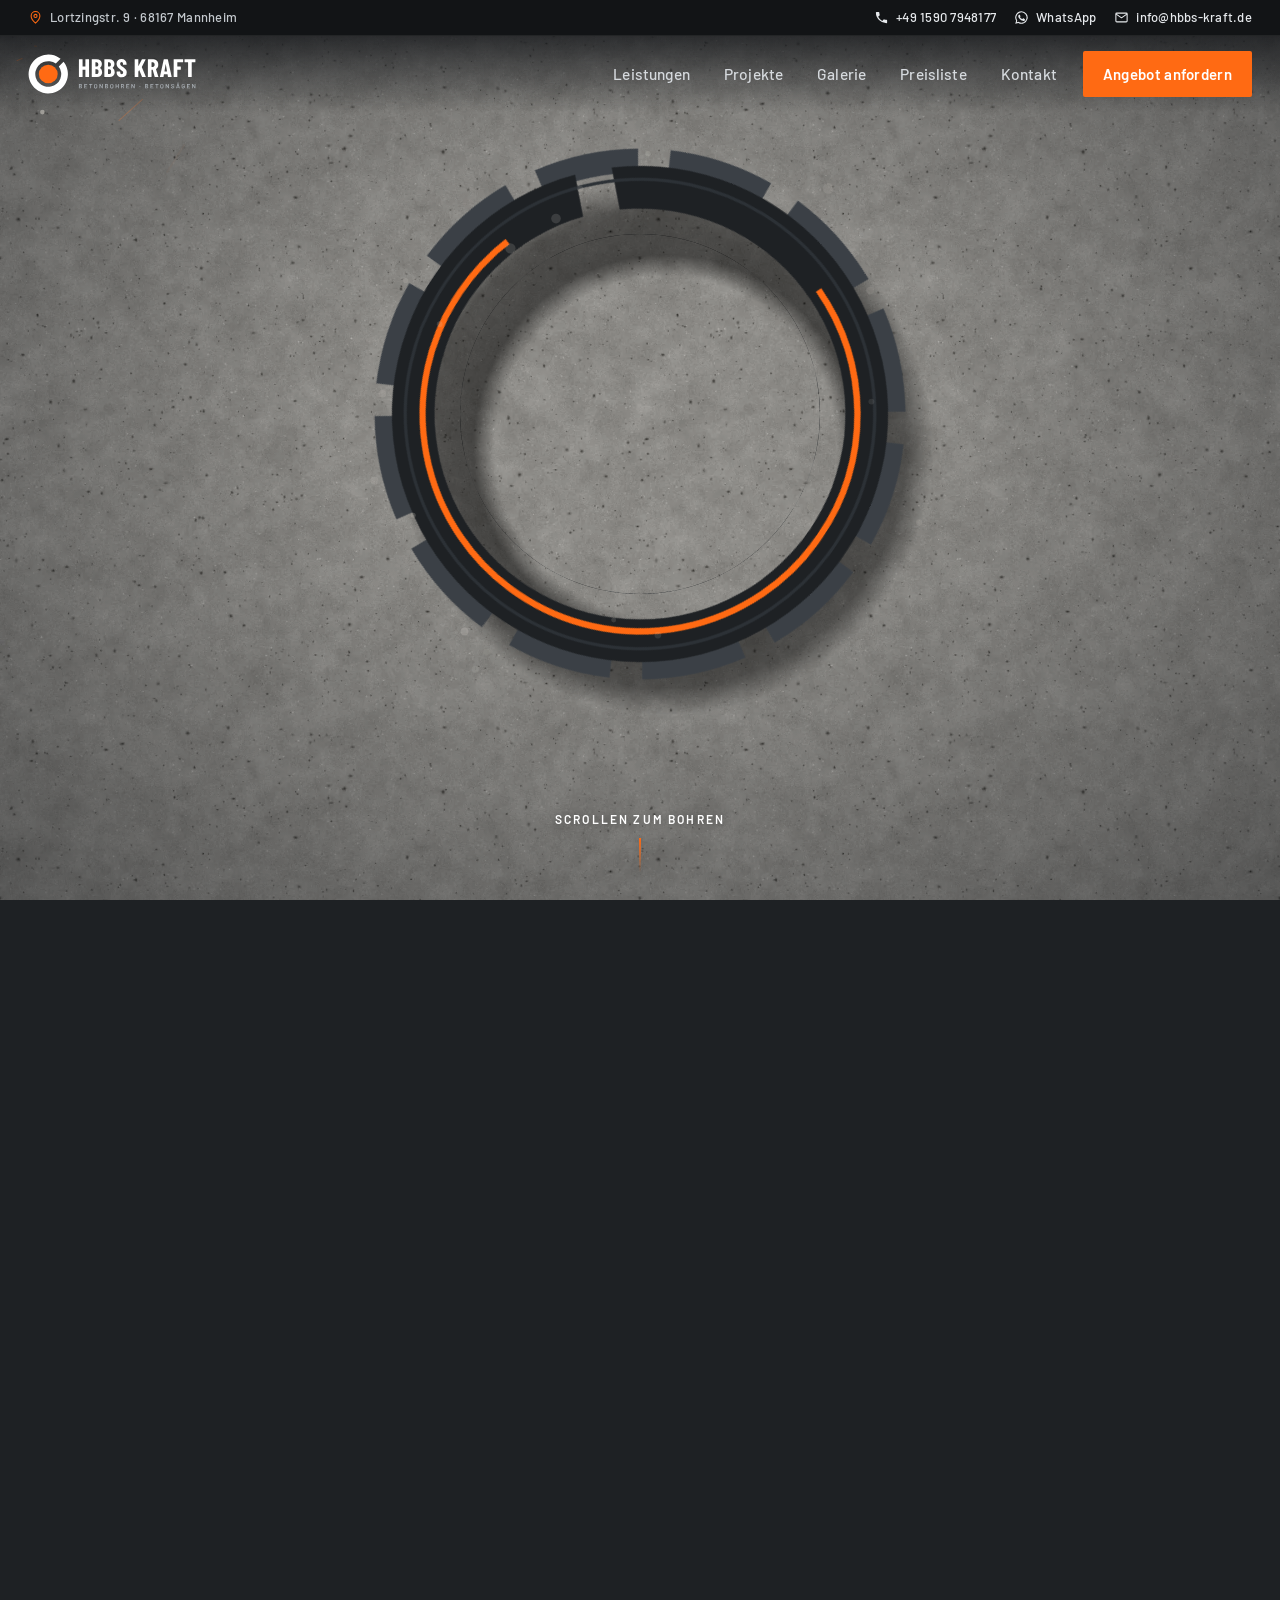
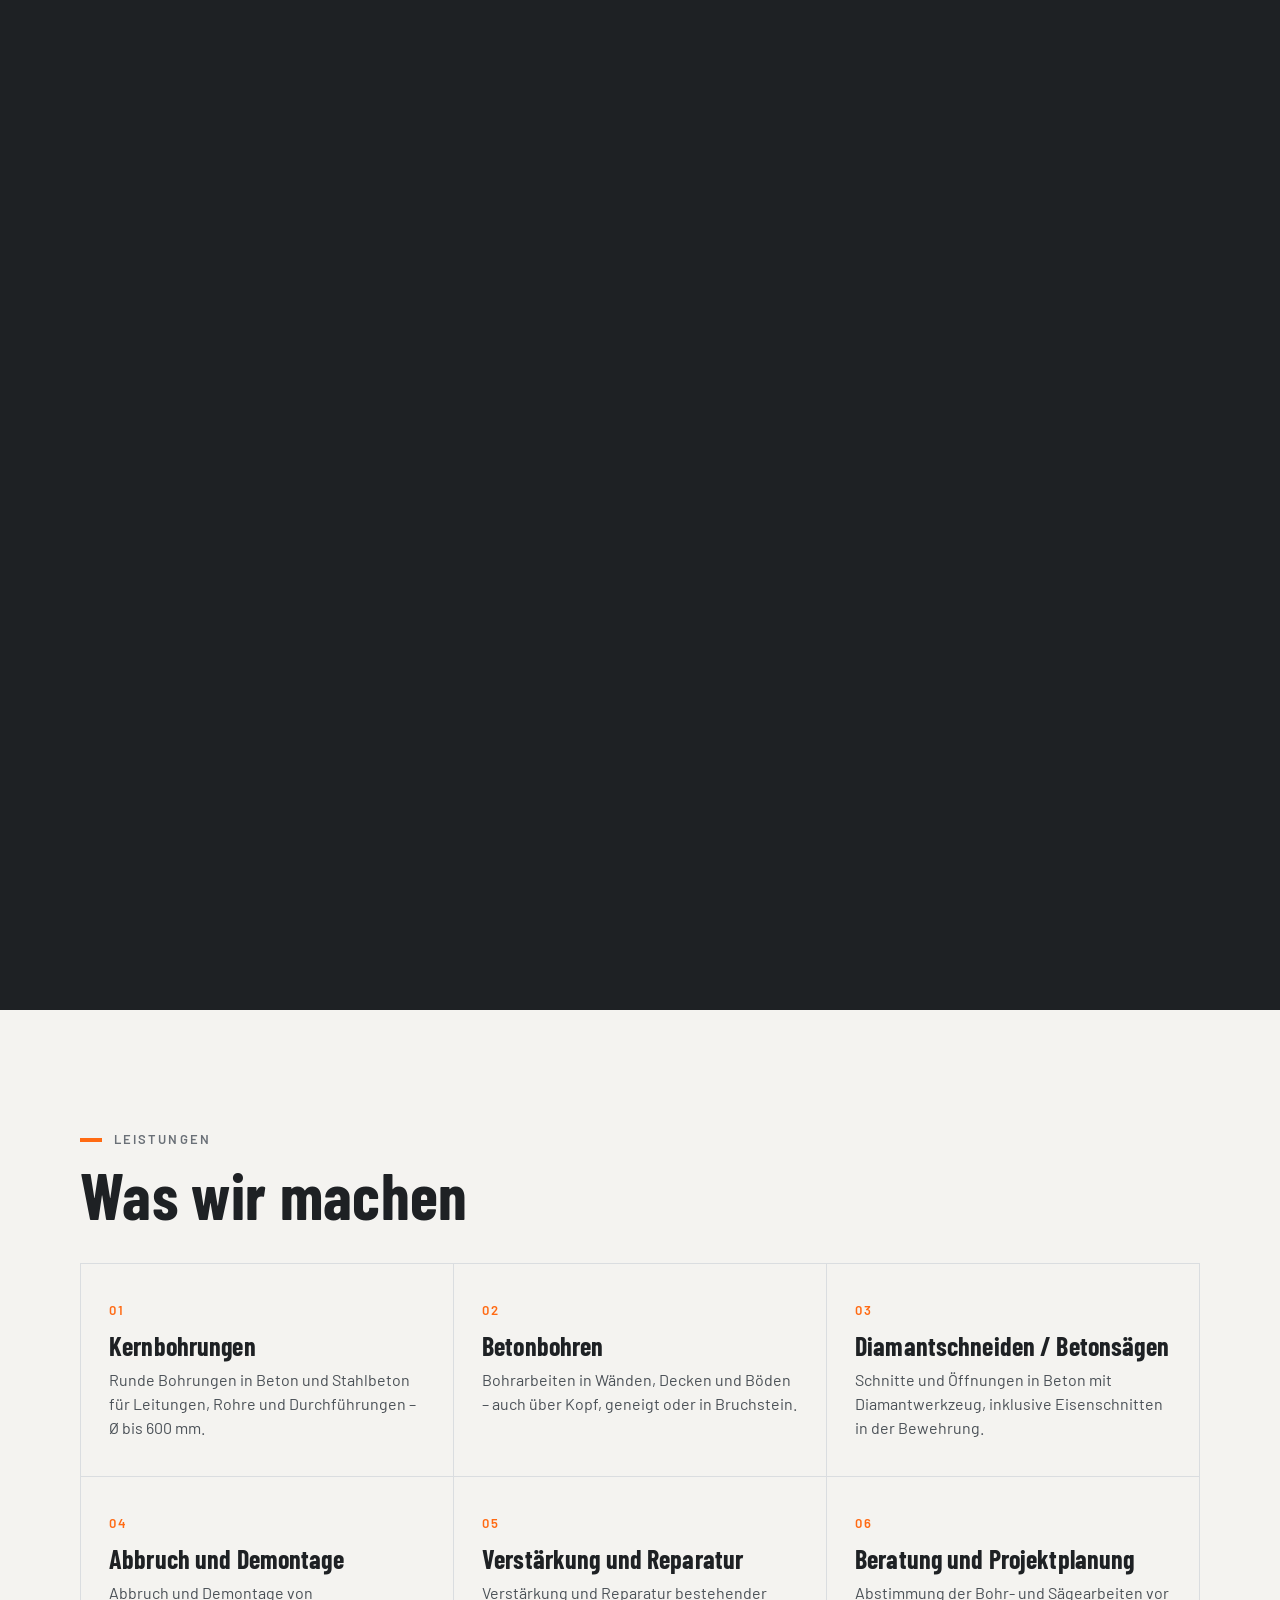
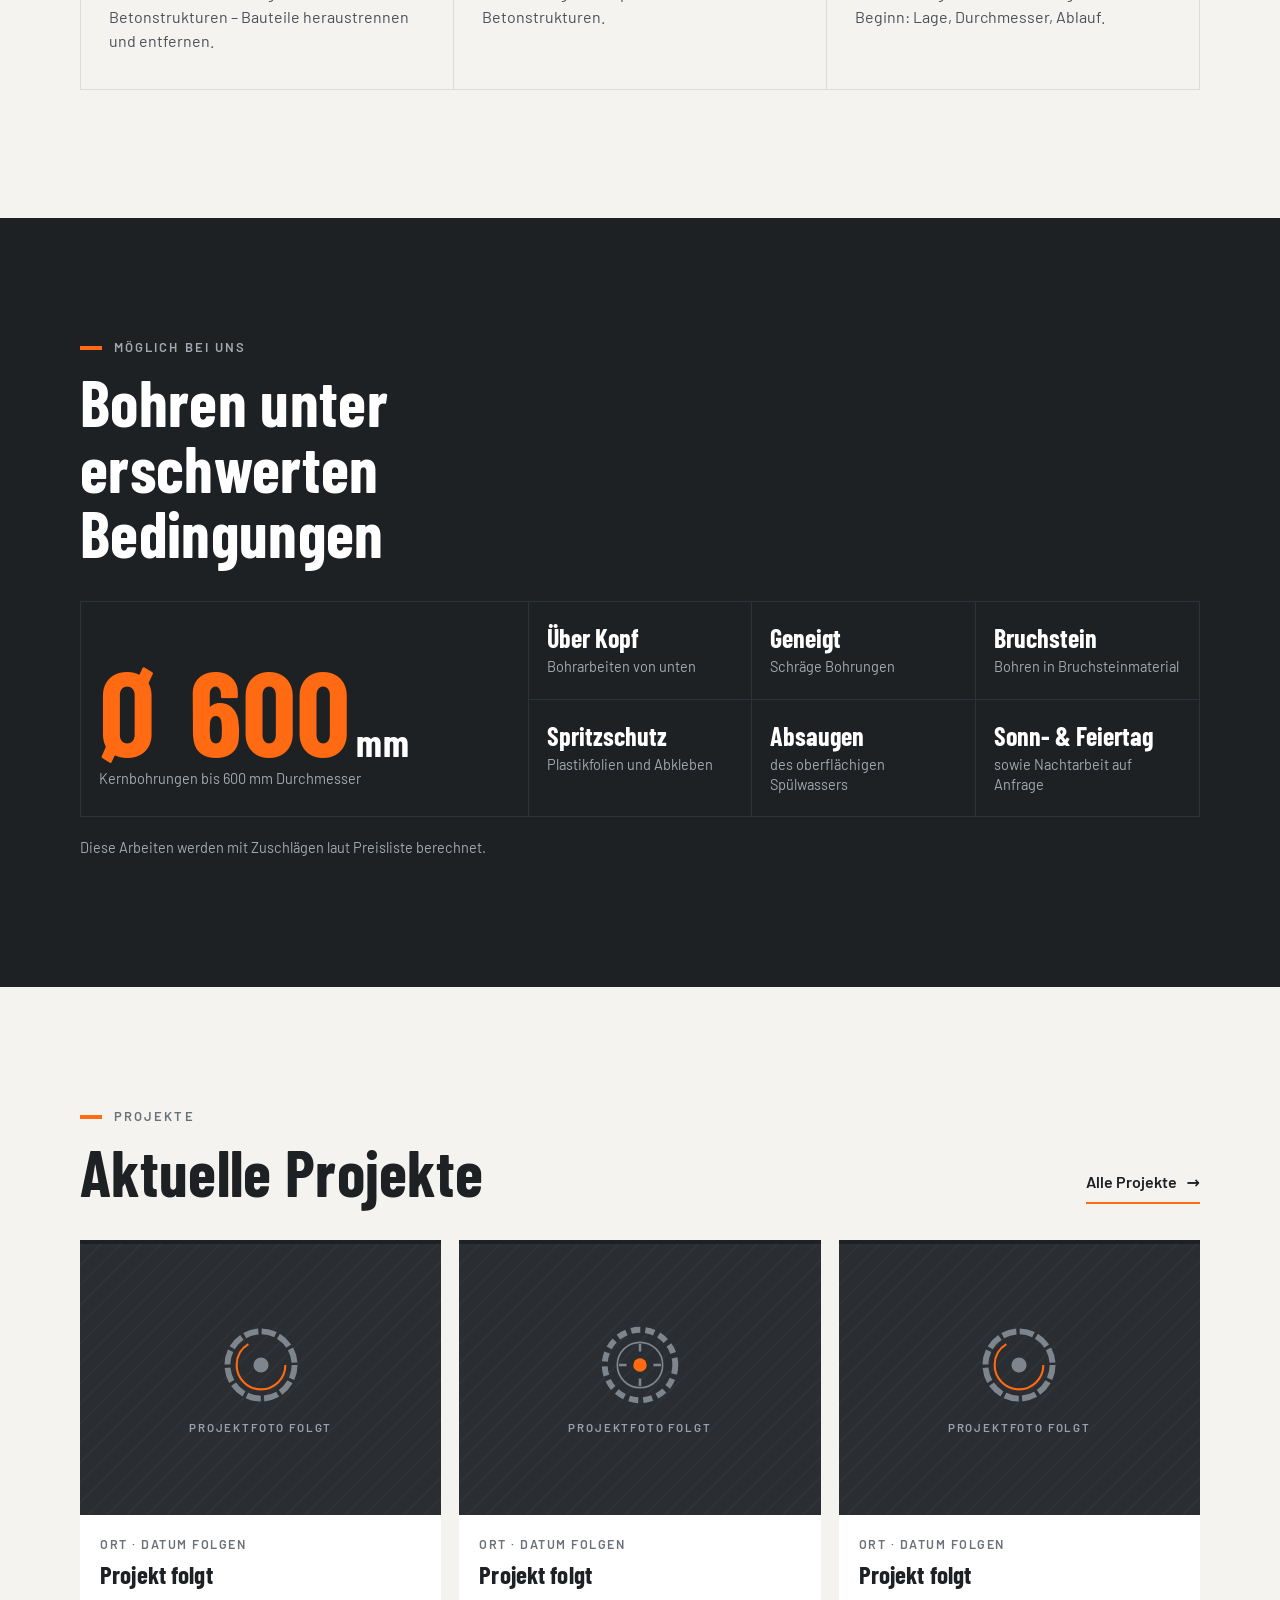
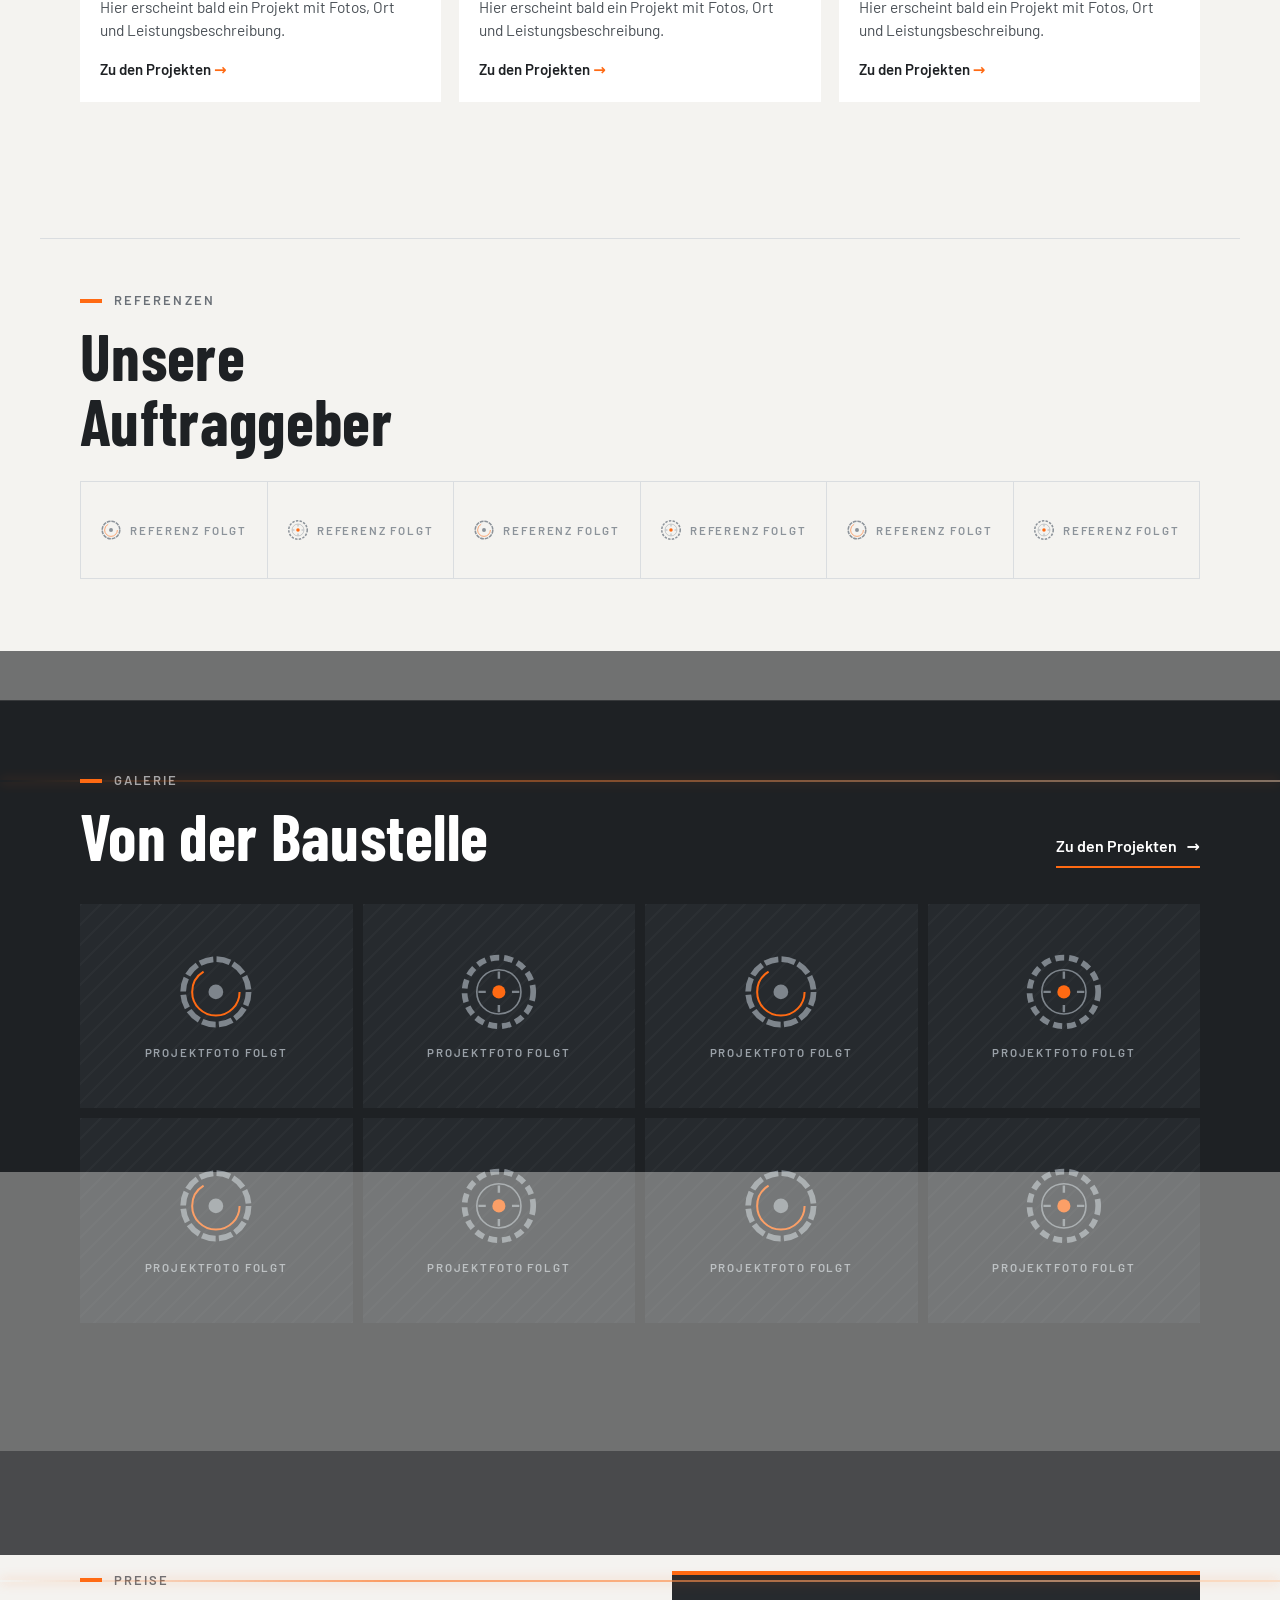
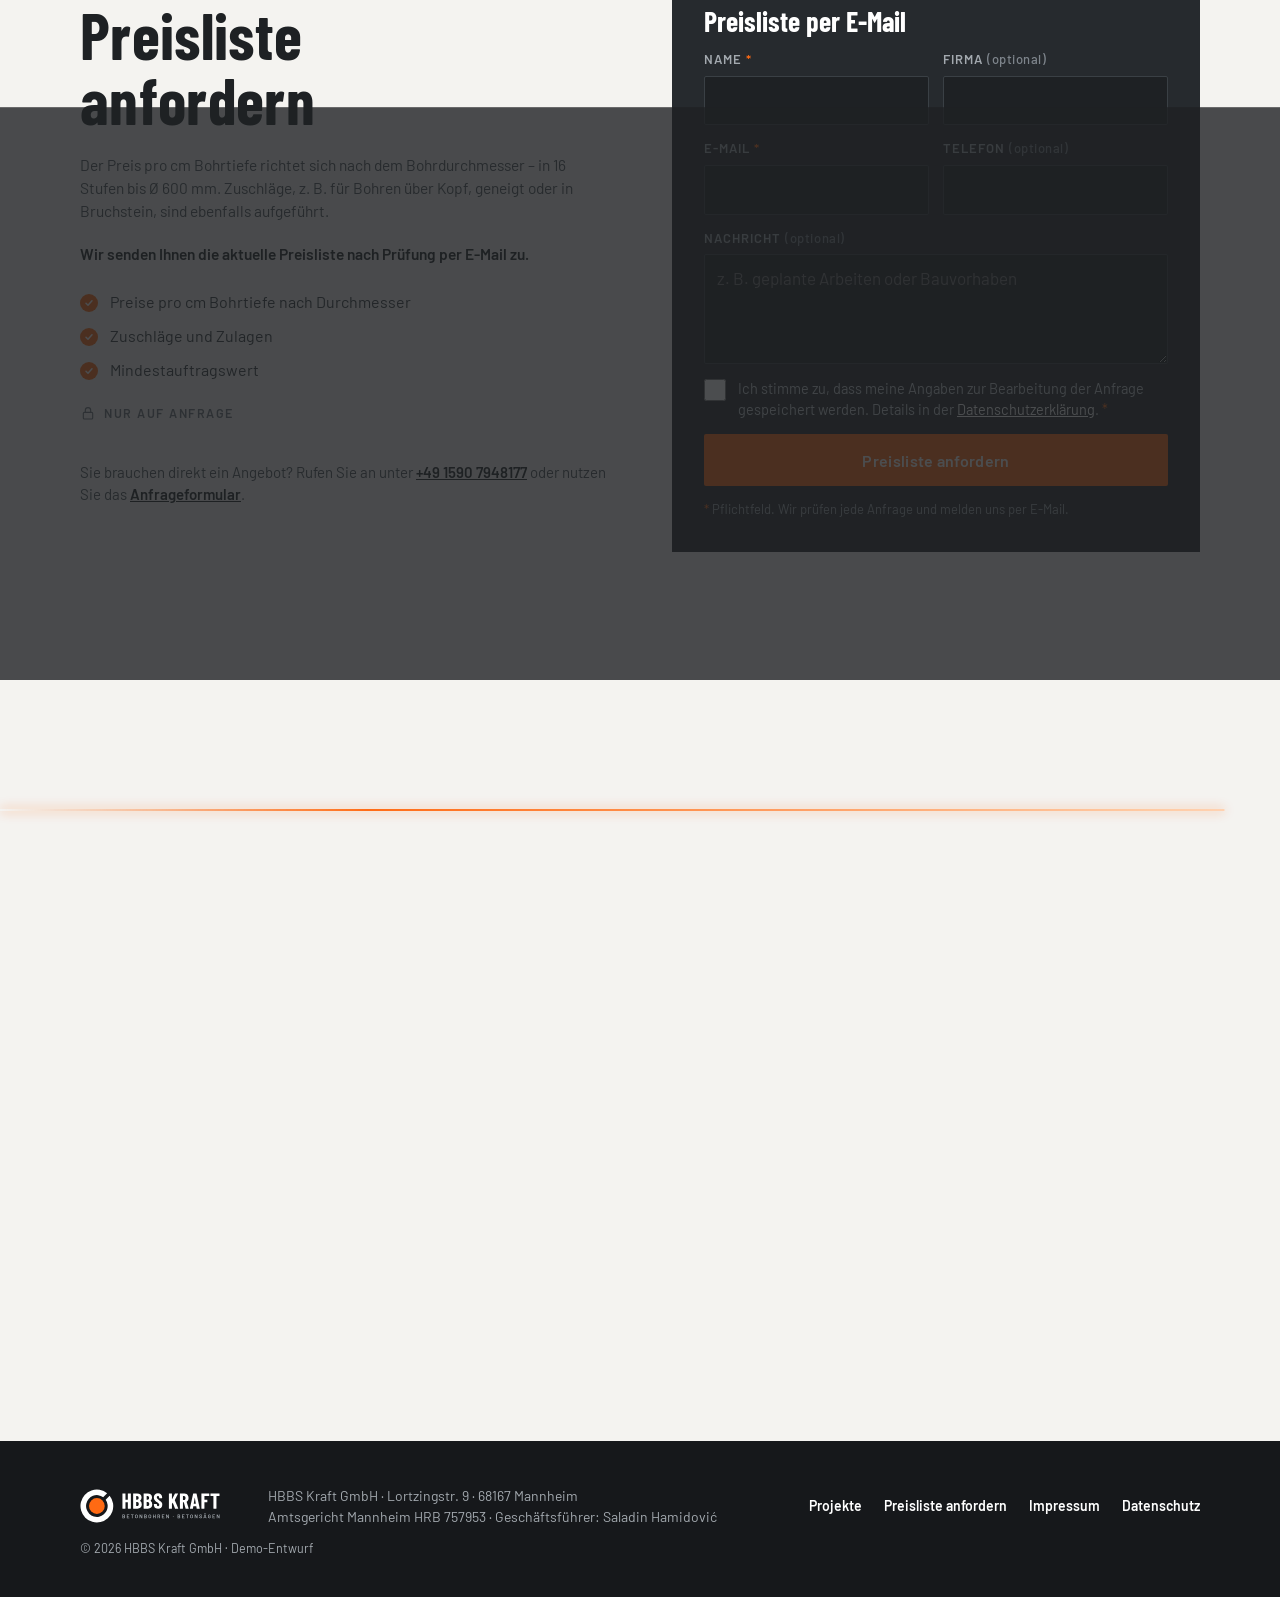
==== commit fe7dc2b7: "Neue Firmennummer +49 1590 7948177, nahtlose Betontextur im Hero" ====
--- a/index.html
+++ b/index.html
@@ -35,8 +35,8 @@
     <div class="hd-in">
       <span class="hd-loc"><svg class="ic-s" viewBox="0 0 24 24" aria-hidden="true"><path d="M12 21s-7-6.2-7-11.5a7 7 0 0 1 14 0C19 14.8 12 21 12 21z"/><circle cx="12" cy="9.5" r="2.5"/></svg><span class="long">Lortzingstr. 9 · 68167 Mannheim</span><span class="short">Mannheim</span></span>
       <div class="hd-links">
-        <a href="tel:+491631443778"><svg class="ic-f" viewBox="0 0 24 24" aria-hidden="true"><path d="M6.6 10.8a15.1 15.1 0 0 0 6.6 6.6l2.2-2.2c.3-.3.7-.4 1-.2 1.1.4 2.3.6 3.6.6.6 0 1 .4 1 1V20c0 .6-.4 1-1 1A17 17 0 0 1 3 4c0-.6.4-1 1-1h3.5c.6 0 1 .4 1 1 0 1.3.2 2.5.6 3.6.1.3 0 .7-.2 1l-2.3 2.2z"/></svg><span>+49 163 1443778</span></a>
-        <a class="hd-wa" href="https://wa.me/491631443778" rel="noopener" aria-label="WhatsApp"><svg class="ic-f" viewBox="0 0 24 24" aria-hidden="true"><path d="M12 2a10 10 0 0 0-8.6 15.1L2 22l5-1.3A10 10 0 1 0 12 2zm0 18.2c-1.5 0-3-.4-4.3-1.2l-.3-.2-3 .8.8-2.9-.2-.3A8.2 8.2 0 1 1 12 20.2zm4.5-6.1c-.2-.1-1.5-.7-1.7-.8-.2-.1-.4-.1-.6.1l-.8 1c-.1.2-.3.2-.5.1a6.7 6.7 0 0 1-3.3-2.9c-.3-.4.2-.4.7-1.4.1-.2 0-.3 0-.4l-.8-1.8c-.2-.5-.4-.4-.6-.4h-.5a1 1 0 0 0-.7.3 3 3 0 0 0-.9 2.2 5.2 5.2 0 0 0 1.1 2.8 11.9 11.9 0 0 0 4.6 4c1.7.7 2.4.8 3.2.7.5-.1 1.5-.6 1.8-1.2.2-.6.2-1.1.1-1.2l-.5-.3z"/></svg><span>WhatsApp</span></a>
+        <a href="tel:+4915907948177"><svg class="ic-f" viewBox="0 0 24 24" aria-hidden="true"><path d="M6.6 10.8a15.1 15.1 0 0 0 6.6 6.6l2.2-2.2c.3-.3.7-.4 1-.2 1.1.4 2.3.6 3.6.6.6 0 1 .4 1 1V20c0 .6-.4 1-1 1A17 17 0 0 1 3 4c0-.6.4-1 1-1h3.5c.6 0 1 .4 1 1 0 1.3.2 2.5.6 3.6.1.3 0 .7-.2 1l-2.3 2.2z"/></svg><span>+49 1590 7948177</span></a>
+        <a class="hd-wa" href="https://wa.me/4915907948177" rel="noopener" aria-label="WhatsApp"><svg class="ic-f" viewBox="0 0 24 24" aria-hidden="true"><path d="M12 2a10 10 0 0 0-8.6 15.1L2 22l5-1.3A10 10 0 1 0 12 2zm0 18.2c-1.5 0-3-.4-4.3-1.2l-.3-.2-3 .8.8-2.9-.2-.3A8.2 8.2 0 1 1 12 20.2zm4.5-6.1c-.2-.1-1.5-.7-1.7-.8-.2-.1-.4-.1-.6.1l-.8 1c-.1.2-.3.2-.5.1a6.7 6.7 0 0 1-3.3-2.9c-.3-.4.2-.4.7-1.4.1-.2 0-.3 0-.4l-.8-1.8c-.2-.5-.4-.4-.6-.4h-.5a1 1 0 0 0-.7.3 3 3 0 0 0-.9 2.2 5.2 5.2 0 0 0 1.1 2.8 11.9 11.9 0 0 0 4.6 4c1.7.7 2.4.8 3.2.7.5-.1 1.5-.6 1.8-1.2.2-.6.2-1.1.1-1.2l-.5-.3z"/></svg><span>WhatsApp</span></a>
         <a class="hd-mail" href="mailto:info@hbbs-kraft.de"><svg class="ic-s" viewBox="0 0 24 24" aria-hidden="true"><rect x="3" y="5" width="18" height="14" rx="1.5"/><path d="m3.5 6.5 8.5 6 8.5-6"/></svg><span>info@hbbs-kraft.de</span></a>
       </div>
     </div>
@@ -46,7 +46,7 @@
       <a href="#hero" class="brand" aria-label="HBBS Kraft – zur Startseite"><img src="assets/logo-dark.svg" alt="HBBS Kraft – Betonbohren · Betonsägen" width="168" height="40"></a>
       <nav class="nav" aria-label="Hauptnavigation"><a href="#leistungen">Leistungen</a><a href="projekte.html">Projekte</a><a href="#galerie">Galerie</a><a href="#preise">Preisliste</a><a href="#kontakt">Kontakt</a></nav>
       <a class="btn btn-orange hd-cta" href="#kontakt">Angebot anfordern</a>
-      <a class="hd-call" href="tel:+491631443778" aria-label="Anrufen: +49 163 1443778"><svg class="ic-f" viewBox="0 0 24 24" aria-hidden="true"><path d="M6.6 10.8a15.1 15.1 0 0 0 6.6 6.6l2.2-2.2c.3-.3.7-.4 1-.2 1.1.4 2.3.6 3.6.6.6 0 1 .4 1 1V20c0 .6-.4 1-1 1A17 17 0 0 1 3 4c0-.6.4-1 1-1h3.5c.6 0 1 .4 1 1 0 1.3.2 2.5.6 3.6.1.3 0 .7-.2 1l-2.3 2.2z"/></svg></a>
+      <a class="hd-call" href="tel:+4915907948177" aria-label="Anrufen: +49 1590 7948177"><svg class="ic-f" viewBox="0 0 24 24" aria-hidden="true"><path d="M6.6 10.8a15.1 15.1 0 0 0 6.6 6.6l2.2-2.2c.3-.3.7-.4 1-.2 1.1.4 2.3.6 3.6.6.6 0 1 .4 1 1V20c0 .6-.4 1-1 1A17 17 0 0 1 3 4c0-.6.4-1 1-1h3.5c.6 0 1 .4 1 1 0 1.3.2 2.5.6 3.6.1.3 0 .7-.2 1l-2.3 2.2z"/></svg></a>
       <button class="burger" type="button" aria-label="Menü öffnen" aria-expanded="false" aria-controls="mnav"><span></span><span></span><span></span></button>
     </div>
   </div>
@@ -55,10 +55,10 @@
   <nav aria-label="Mobile Navigation"><a href="#leistungen"><i>01</i>Leistungen</a><a href="#moeglich"><i>02</i>Möglichkeiten</a><a href="projekte.html"><i>03</i>Projekte</a><a href="#galerie"><i>04</i>Galerie</a><a href="#preise"><i>05</i>Preisliste</a><a href="#kontakt"><i>06</i>Kontakt</a></nav>
   <div class="mnav-cta">
     <a class="btn btn-orange" href="#kontakt">Angebot anfordern</a>
-    <a class="btn btn-ghost" href="tel:+491631443778"><svg class="ic-f" viewBox="0 0 24 24" aria-hidden="true"><path d="M6.6 10.8a15.1 15.1 0 0 0 6.6 6.6l2.2-2.2c.3-.3.7-.4 1-.2 1.1.4 2.3.6 3.6.6.6 0 1 .4 1 1V20c0 .6-.4 1-1 1A17 17 0 0 1 3 4c0-.6.4-1 1-1h3.5c.6 0 1 .4 1 1 0 1.3.2 2.5.6 3.6.1.3 0 .7-.2 1l-2.3 2.2z"/></svg>Anrufen</a>
-    <a class="btn btn-ghost" href="https://wa.me/491631443778" rel="noopener"><svg class="ic-f" viewBox="0 0 24 24" aria-hidden="true"><path d="M12 2a10 10 0 0 0-8.6 15.1L2 22l5-1.3A10 10 0 1 0 12 2zm0 18.2c-1.5 0-3-.4-4.3-1.2l-.3-.2-3 .8.8-2.9-.2-.3A8.2 8.2 0 1 1 12 20.2zm4.5-6.1c-.2-.1-1.5-.7-1.7-.8-.2-.1-.4-.1-.6.1l-.8 1c-.1.2-.3.2-.5.1a6.7 6.7 0 0 1-3.3-2.9c-.3-.4.2-.4.7-1.4.1-.2 0-.3 0-.4l-.8-1.8c-.2-.5-.4-.4-.6-.4h-.5a1 1 0 0 0-.7.3 3 3 0 0 0-.9 2.2 5.2 5.2 0 0 0 1.1 2.8 11.9 11.9 0 0 0 4.6 4c1.7.7 2.4.8 3.2.7.5-.1 1.5-.6 1.8-1.2.2-.6.2-1.1.1-1.2l-.5-.3z"/></svg>WhatsApp</a>
-  </div>
-  <p class="mnav-addr">HBBS Kraft GmbH · Lortzingstr. 9 · 68167 Mannheim<br><a href="mailto:info@hbbs-kraft.de">info@hbbs-kraft.de</a> · <a href="tel:+491631443778">+49 163 1443778</a></p>
+    <a class="btn btn-ghost" href="tel:+4915907948177"><svg class="ic-f" viewBox="0 0 24 24" aria-hidden="true"><path d="M6.6 10.8a15.1 15.1 0 0 0 6.6 6.6l2.2-2.2c.3-.3.7-.4 1-.2 1.1.4 2.3.6 3.6.6.6 0 1 .4 1 1V20c0 .6-.4 1-1 1A17 17 0 0 1 3 4c0-.6.4-1 1-1h3.5c.6 0 1 .4 1 1 0 1.3.2 2.5.6 3.6.1.3 0 .7-.2 1l-2.3 2.2z"/></svg>Anrufen</a>
+    <a class="btn btn-ghost" href="https://wa.me/4915907948177" rel="noopener"><svg class="ic-f" viewBox="0 0 24 24" aria-hidden="true"><path d="M12 2a10 10 0 0 0-8.6 15.1L2 22l5-1.3A10 10 0 1 0 12 2zm0 18.2c-1.5 0-3-.4-4.3-1.2l-.3-.2-3 .8.8-2.9-.2-.3A8.2 8.2 0 1 1 12 20.2zm4.5-6.1c-.2-.1-1.5-.7-1.7-.8-.2-.1-.4-.1-.6.1l-.8 1c-.1.2-.3.2-.5.1a6.7 6.7 0 0 1-3.3-2.9c-.3-.4.2-.4.7-1.4.1-.2 0-.3 0-.4l-.8-1.8c-.2-.5-.4-.4-.6-.4h-.5a1 1 0 0 0-.7.3 3 3 0 0 0-.9 2.2 5.2 5.2 0 0 0 1.1 2.8 11.9 11.9 0 0 0 4.6 4c1.7.7 2.4.8 3.2.7.5-.1 1.5-.6 1.8-1.2.2-.6.2-1.1.1-1.2l-.5-.3z"/></svg>WhatsApp</a>
+  </div>
+  <p class="mnav-addr">HBBS Kraft GmbH · Lortzingstr. 9 · 68167 Mannheim<br><a href="mailto:info@hbbs-kraft.de">info@hbbs-kraft.de</a> · <a href="tel:+4915907948177">+49 1590 7948177</a></p>
 </div>
 
 <canvas id="fx" aria-hidden="true"></canvas>
@@ -73,8 +73,8 @@
       <h1>Präzise Kernbohrungen und Betonsägen<span class="dot">.</span></h1>
       <p class="lead">Betonbohren, Diamantschneiden und Abbruch von Betonstrukturen – aus Mannheim. Kernbohrungen bis Ø&nbsp;600&nbsp;mm.</p>
       <div class="cta">
-        <a class="btn btn-orange" href="tel:+491631443778"><svg class="ic-f" viewBox="0 0 24 24" aria-hidden="true"><path d="M6.6 10.8a15.1 15.1 0 0 0 6.6 6.6l2.2-2.2c.3-.3.7-.4 1-.2 1.1.4 2.3.6 3.6.6.6 0 1 .4 1 1V20c0 .6-.4 1-1 1A17 17 0 0 1 3 4c0-.6.4-1 1-1h3.5c.6 0 1 .4 1 1 0 1.3.2 2.5.6 3.6.1.3 0 .7-.2 1l-2.3 2.2z"/></svg>Anrufen</a>
-        <a class="btn btn-ghost" href="https://wa.me/491631443778" rel="noopener"><svg class="ic-f" viewBox="0 0 24 24" aria-hidden="true"><path d="M12 2a10 10 0 0 0-8.6 15.1L2 22l5-1.3A10 10 0 1 0 12 2zm0 18.2c-1.5 0-3-.4-4.3-1.2l-.3-.2-3 .8.8-2.9-.2-.3A8.2 8.2 0 1 1 12 20.2zm4.5-6.1c-.2-.1-1.5-.7-1.7-.8-.2-.1-.4-.1-.6.1l-.8 1c-.1.2-.3.2-.5.1a6.7 6.7 0 0 1-3.3-2.9c-.3-.4.2-.4.7-1.4.1-.2 0-.3 0-.4l-.8-1.8c-.2-.5-.4-.4-.6-.4h-.5a1 1 0 0 0-.7.3 3 3 0 0 0-.9 2.2 5.2 5.2 0 0 0 1.1 2.8 11.9 11.9 0 0 0 4.6 4c1.7.7 2.4.8 3.2.7.5-.1 1.5-.6 1.8-1.2.2-.6.2-1.1.1-1.2l-.5-.3z"/></svg>WhatsApp</a>
+        <a class="btn btn-orange" href="tel:+4915907948177"><svg class="ic-f" viewBox="0 0 24 24" aria-hidden="true"><path d="M6.6 10.8a15.1 15.1 0 0 0 6.6 6.6l2.2-2.2c.3-.3.7-.4 1-.2 1.1.4 2.3.6 3.6.6.6 0 1 .4 1 1V20c0 .6-.4 1-1 1A17 17 0 0 1 3 4c0-.6.4-1 1-1h3.5c.6 0 1 .4 1 1 0 1.3.2 2.5.6 3.6.1.3 0 .7-.2 1l-2.3 2.2z"/></svg>Anrufen</a>
+        <a class="btn btn-ghost" href="https://wa.me/4915907948177" rel="noopener"><svg class="ic-f" viewBox="0 0 24 24" aria-hidden="true"><path d="M12 2a10 10 0 0 0-8.6 15.1L2 22l5-1.3A10 10 0 1 0 12 2zm0 18.2c-1.5 0-3-.4-4.3-1.2l-.3-.2-3 .8.8-2.9-.2-.3A8.2 8.2 0 1 1 12 20.2zm4.5-6.1c-.2-.1-1.5-.7-1.7-.8-.2-.1-.4-.1-.6.1l-.8 1c-.1.2-.3.2-.5.1a6.7 6.7 0 0 1-3.3-2.9c-.3-.4.2-.4.7-1.4.1-.2 0-.3 0-.4l-.8-1.8c-.2-.5-.4-.4-.6-.4h-.5a1 1 0 0 0-.7.3 3 3 0 0 0-.9 2.2 5.2 5.2 0 0 0 1.1 2.8 11.9 11.9 0 0 0 4.6 4c1.7.7 2.4.8 3.2.7.5-.1 1.5-.6 1.8-1.2.2-.6.2-1.1.1-1.2l-.5-.3z"/></svg>WhatsApp</a>
       </div>
       <ul class="facts">
         <li><b>Ø 600</b><span>mm max. Bohrdurchmesser</span></li>
@@ -179,7 +179,7 @@
         <li>Mindestauftragswert</li>
       </ul>
       <p class="lock"><svg class="ic-s" viewBox="0 0 24 24" aria-hidden="true"><rect x="5" y="11" width="14" height="10" rx="1.5"/><path d="M8 11V8a4 4 0 0 1 8 0v3"/></svg>Nur auf Anfrage</p>
-      <p class="pl-alt">Sie brauchen direkt ein Angebot? Rufen Sie an unter <a href="tel:+491631443778">+49&nbsp;163&nbsp;1443778</a> oder nutzen Sie das <a href="#kontakt">Anfrageformular</a>.</p>
+      <p class="pl-alt">Sie brauchen direkt ein Angebot? Rufen Sie an unter <a href="tel:+4915907948177">+49&nbsp;1590&nbsp;7948177</a> oder nutzen Sie das <a href="#kontakt">Anfrageformular</a>.</p>
     </div>
     <div class="plbox">
       <!-- Preisliste-Anfrage. Auf GitHub Pages (Demo) gibt es kein Backend: site.js zeigt dann nur den Erfolgszustand,
@@ -206,7 +206,7 @@
         <span class="ok"><svg viewBox="0 0 24 24" aria-hidden="true"><path d="m5 12.5 4.5 4.5L19 7.5"/></svg></span>
         <h3>Danke für Ihre Anfrage<span class="pl-name"></span>.</h3>
         <p>Wir prüfen Ihre Anfrage und senden Ihnen die aktuelle Preisliste per E-Mail<span class="pl-mail"></span>.</p>
-        <p>Bei Rückfragen erreichen Sie uns unter <a href="tel:+491631443778" style="color:#fff">+49&nbsp;163&nbsp;1443778</a>.</p>
+        <p>Bei Rückfragen erreichen Sie uns unter <a href="tel:+4915907948177" style="color:#fff">+49&nbsp;1590&nbsp;7948177</a>.</p>
         <p class="demo" hidden>Demo-Modus: Auf dieser Vorschau-Seite wurden keine Daten übertragen.</p>
         <button class="btn btn-ghost" type="button" data-reset>Neue Anfrage</button>
       </div>
@@ -221,13 +221,13 @@
       <p class="kicker">Kontakt</p>
       <h2>Anfrage stellen</h2>
       <ul class="contact">
-        <li><span>Telefon / WhatsApp</span><a href="tel:+491631443778">+49 163 1443778</a></li>
+        <li><span>Telefon / WhatsApp</span><a href="tel:+4915907948177">+49 1590 7948177</a></li>
         <li><span>E-Mail</span><a href="mailto:info@hbbs-kraft.de">info@hbbs-kraft.de</a></li>
         <li><span>Adresse</span><address>HBBS Kraft GmbH<br>Lortzingstr. 9<br>68167 Mannheim</address></li>
       </ul>
       <div class="cta">
-        <a class="btn btn-orange" href="tel:+491631443778">Anrufen</a>
-        <a class="btn btn-ghost" href="https://wa.me/491631443778" rel="noopener">WhatsApp</a>
+        <a class="btn btn-orange" href="tel:+4915907948177">Anrufen</a>
+        <a class="btn btn-ghost" href="https://wa.me/4915907948177" rel="noopener">WhatsApp</a>
       </div>
     </div>
     <form class="form" id="anfrage" action="mailto:info@hbbs-kraft.de" method="post" enctype="text/plain">
--- a/assets/style.css
+++ b/assets/style.css
@@ -54,13 +54,13 @@
 .motion .hero{height:290vh;height:290svh}
 .motion .stage{position:sticky;top:0;height:100vh;height:100svh}
 .motion .slabwrap{display:block;position:absolute;inset:0;transform-origin:50% var(--cy);will-change:transform,opacity}
-.motion .slab{position:absolute;inset:0;background:#8d8a85 url(concrete.webp) 0 0/320px 320px;
+.motion .slab{position:absolute;inset:0;background:#8d8a85 url(concrete.webp) 0 0/640px 640px;
   -webkit-mask-image:radial-gradient(circle at 50% var(--cy),transparent calc(var(--r0) - .5px),#000 calc(var(--r0) + .5px));
           mask-image:radial-gradient(circle at 50% var(--cy),transparent calc(var(--r0) - .5px),#000 calc(var(--r0) + .5px))}
 .motion .slab::after{content:"";position:absolute;inset:0;background:radial-gradient(ellipse at 50% var(--cy),transparent 30%,rgba(20,22,25,.45) 100%)}
 .motion .kerf{position:absolute;left:50%;top:var(--cy);width:calc(var(--r0)*2.4);height:calc(var(--r0)*2.4);margin:calc(var(--r0)*-1.2) 0 0 calc(var(--r0)*-1.2);border-radius:50%;
   background:radial-gradient(circle,transparent calc(var(--r0) - 1px),#0c0d0e var(--r0),#24272a calc(var(--r0)*1.17),rgba(36,39,42,0) calc(var(--r0)*1.2));opacity:0}
-.motion .core{display:block;position:absolute;left:50%;top:var(--cy);width:calc(var(--r0)*2);height:calc(var(--r0)*2);margin:calc(var(--r0)*-1) 0 0 calc(var(--r0)*-1);border-radius:50%;background:#8d8a85 url(concrete.webp) 0 0/320px 320px;will-change:transform,opacity;overflow:hidden}
+.motion .core{display:block;position:absolute;left:50%;top:var(--cy);width:calc(var(--r0)*2);height:calc(var(--r0)*2);margin:calc(var(--r0)*-1) 0 0 calc(var(--r0)*-1);border-radius:50%;background:#8d8a85 url(concrete.webp) 0 0/640px 640px;will-change:transform,opacity;overflow:hidden}
 .core-shade{position:absolute;inset:0;border-radius:50%;background:#0b0c0d;opacity:0}
 .motion .crown-shadow{display:block;position:absolute;left:50%;top:var(--cy);width:calc(var(--r0)*2.75);height:calc(var(--r0)*2.75);margin:calc(var(--r0)*-1.375) 0 0 calc(var(--r0)*-1.375);border-radius:50%;background:radial-gradient(circle closest-side,rgba(0,0,0,0) 64%,rgba(0,0,0,.5) 72%,rgba(0,0,0,.42) 90%,rgba(0,0,0,0) 100%);will-change:transform,opacity}
 .motion .crown{display:block;position:absolute;left:50%;top:var(--cy);width:calc(var(--r0)*2.6);height:calc(var(--r0)*2.6);margin:calc(var(--r0)*-1.3) 0 0 calc(var(--r0)*-1.3);will-change:transform,opacity}
@@ -218,7 +218,7 @@
 .mnav{position:fixed;inset:0;z-index:55;background:var(--g2);color:#fff;padding:calc(env(safe-area-inset-top) + var(--tb) + var(--mb) + 18px) 22px calc(28px + env(safe-area-inset-bottom));display:flex;flex-direction:column;overflow-y:auto;opacity:0;transform:translateY(-12px);transition:opacity .28s ease,transform .32s cubic-bezier(.2,.7,.2,1)}
 .mnav[hidden]{display:none}
 .mnav.open{opacity:1;transform:none}
-.mnav::before{content:"";position:absolute;inset:0;background:url(concrete.webp) 0 0/320px 320px;opacity:.035;pointer-events:none}
+.mnav::before{content:"";position:absolute;inset:0;background:url(concrete.webp) 0 0/640px 640px;opacity:.035;pointer-events:none}
 .mnav nav{display:flex;flex-direction:column;border-top:1px solid var(--line)}
 .mnav nav a{display:flex;align-items:baseline;gap:16px;padding:15px 0;border-bottom:1px solid var(--line);color:#fff;text-decoration:none;font-family:"Barlow Condensed";font-weight:700;font-size:32px;line-height:1.05}
 .mnav nav a i{font:600 12px/1 Barlow;font-style:normal;letter-spacing:.12em;color:var(--o);min-width:22px}
@@ -255,7 +255,7 @@
 .loader-out .ld-stage{transform:scale(1.06);opacity:0}
 @keyframes ld-failsafe{to{visibility:hidden;opacity:0}}
 .ld-stage{position:relative;width:200px;height:200px;transition:transform .5s ease,opacity .45s ease}
-.ld-slab{position:absolute;inset:-30px;border-radius:50%;background:#8d8a85 url(concrete.webp) 0 0/320px 320px;-webkit-mask-image:radial-gradient(circle closest-side,#000 62%,transparent 100%);mask-image:radial-gradient(circle closest-side,#000 62%,transparent 100%)}
+.ld-slab{position:absolute;inset:-30px;border-radius:50%;background:#8d8a85 url(concrete.webp) 0 0/640px 640px;-webkit-mask-image:radial-gradient(circle closest-side,#000 62%,transparent 100%);mask-image:radial-gradient(circle closest-side,#000 62%,transparent 100%)}
 .ld-slab::after{content:"";position:absolute;inset:0;border-radius:50%;background:radial-gradient(circle closest-side,transparent 35%,rgba(20,22,25,.55) 100%)}
 .ld-kerf{position:absolute;inset:22px;border-radius:50%;box-shadow:0 0 0 0 #0c0d0e,inset 0 0 0 0 #24272a;animation:ld-kerf 1.4s ease-out forwards}
 @keyframes ld-kerf{to{box-shadow:0 0 0 6px #0c0d0e,inset 0 0 0 3px rgba(12,13,14,.55)}}
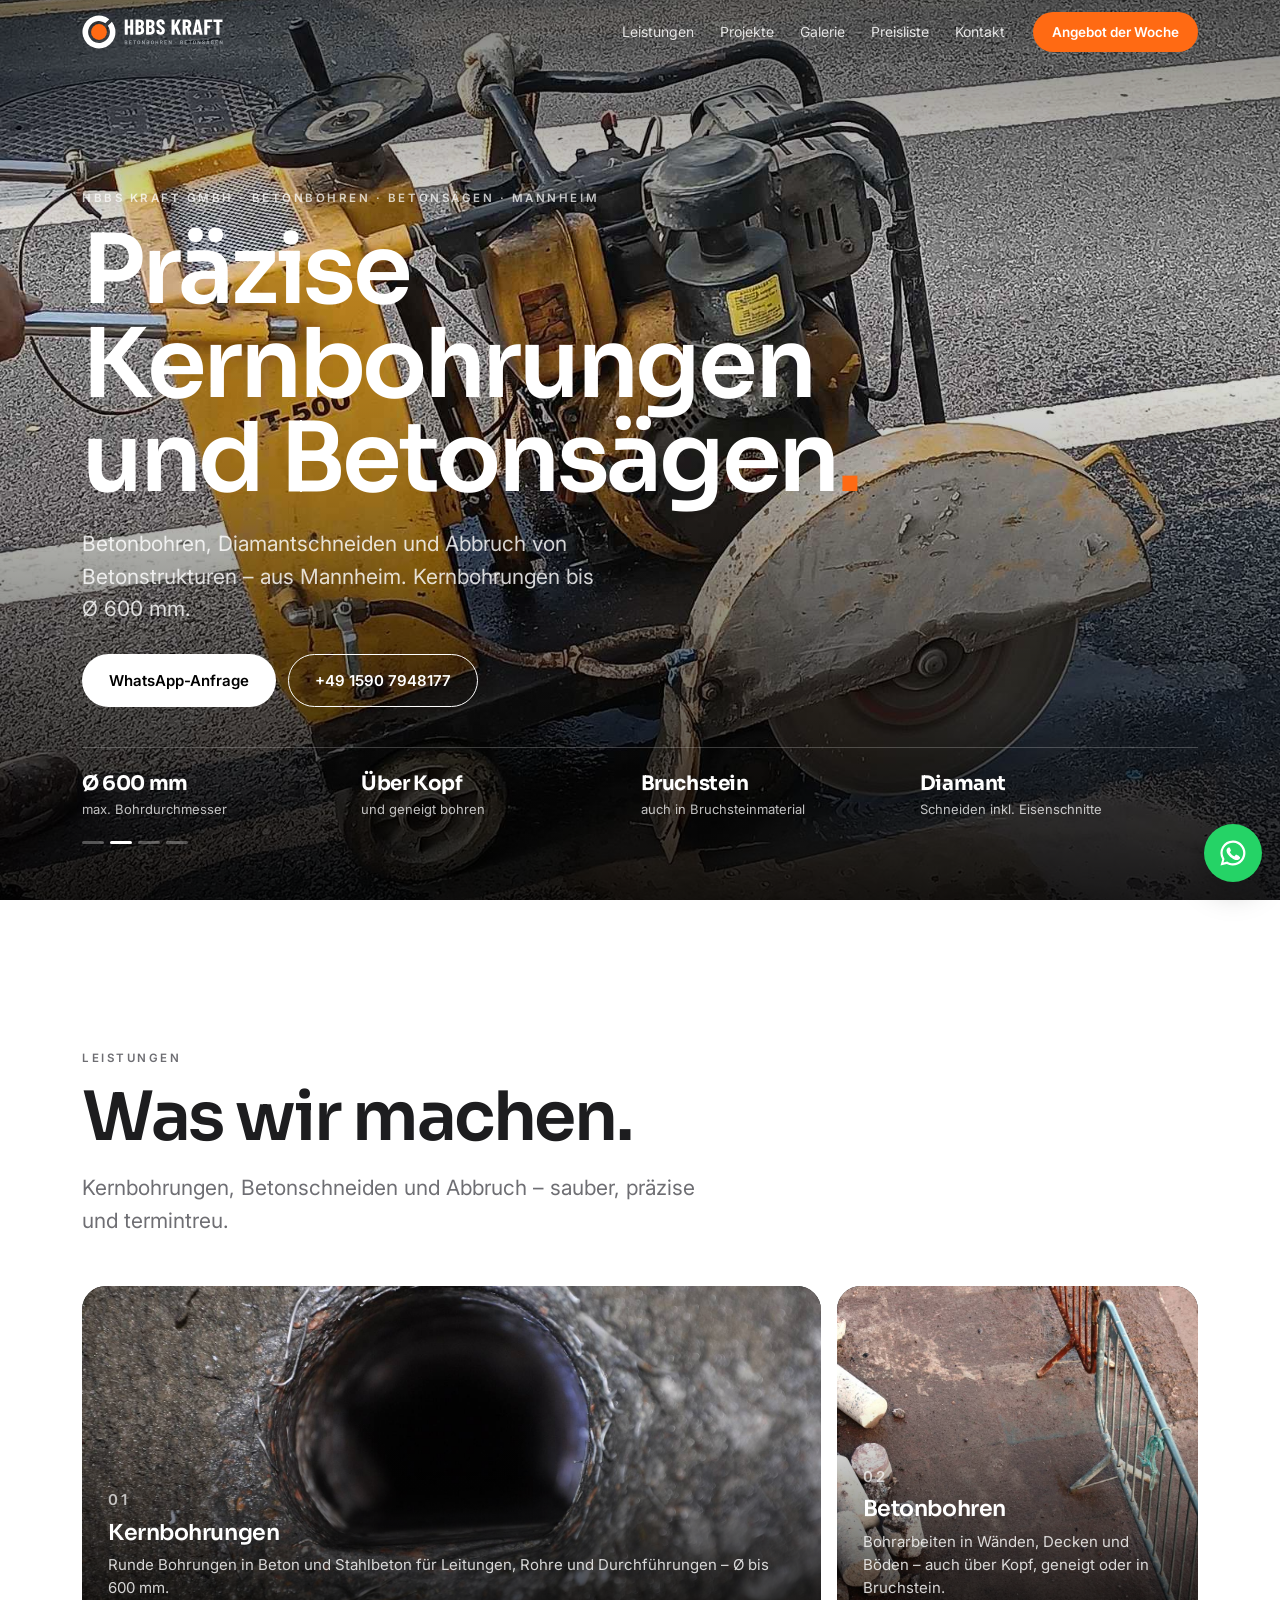
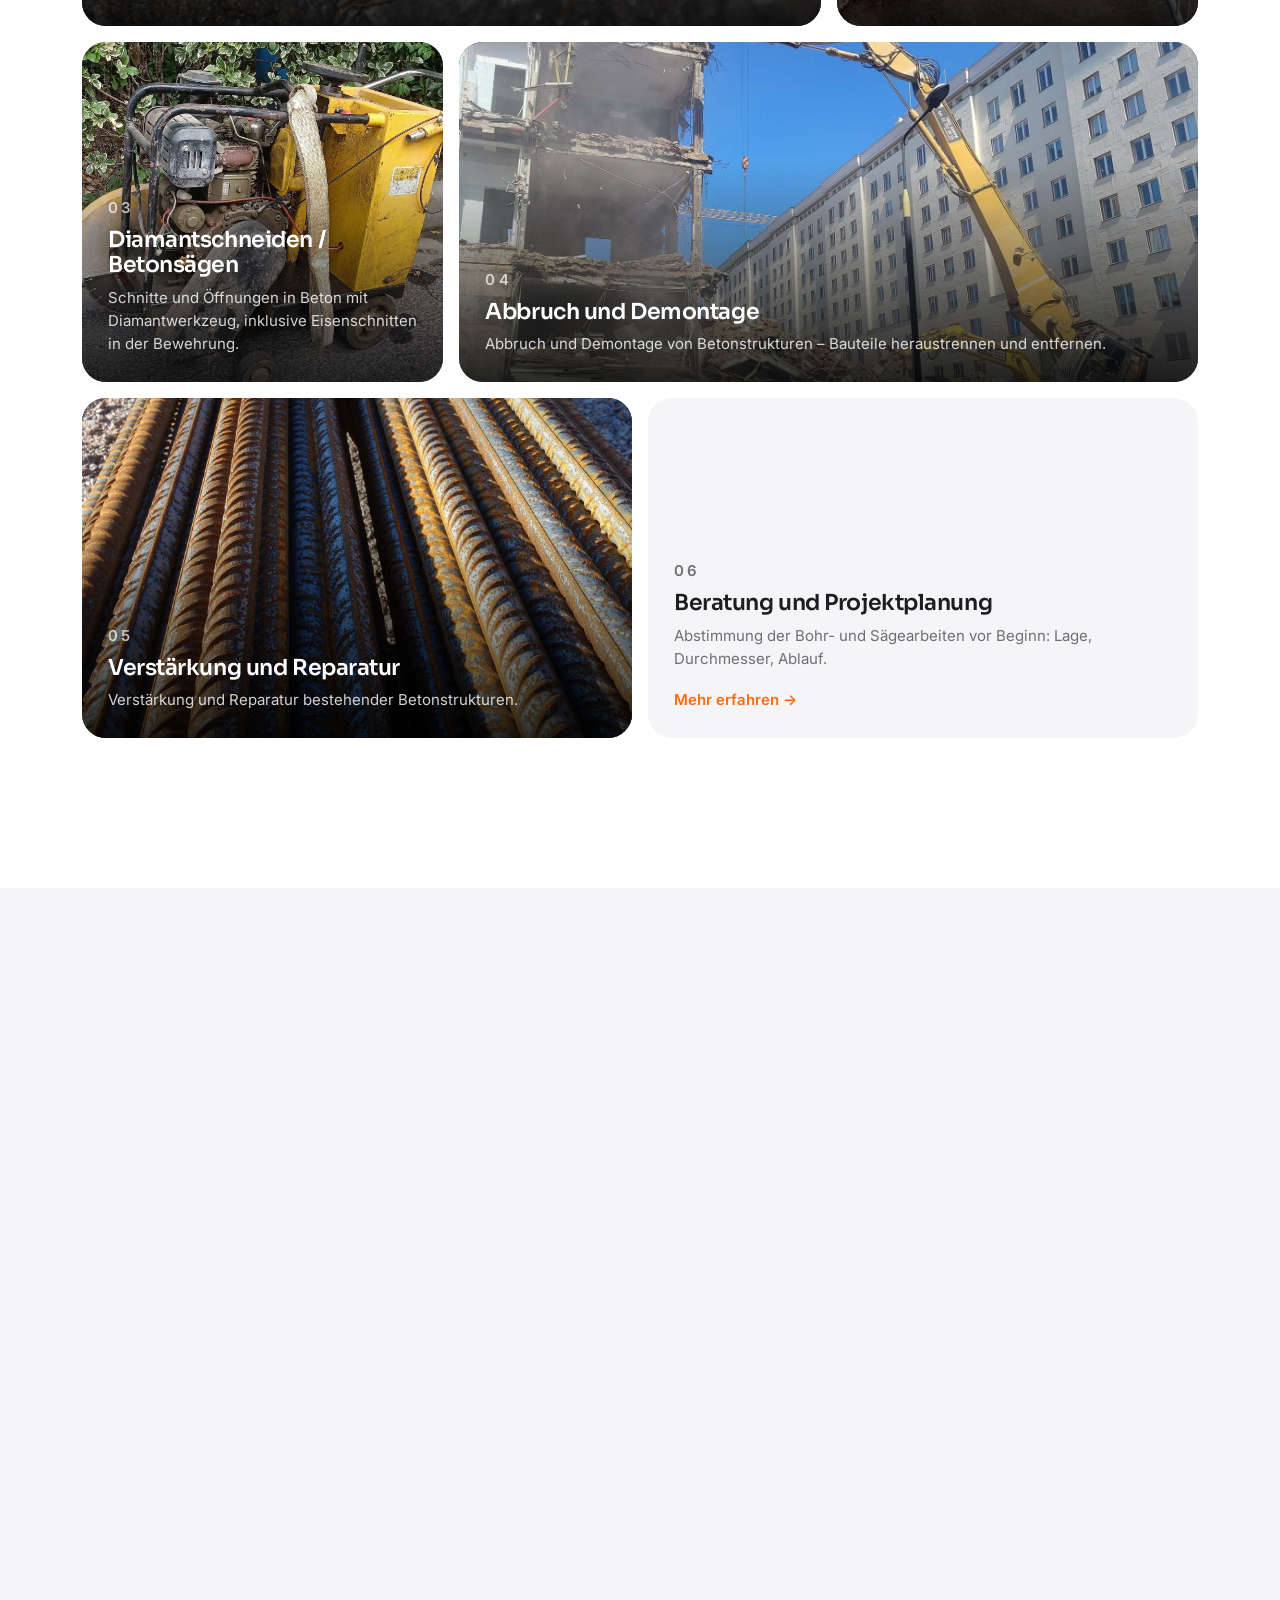
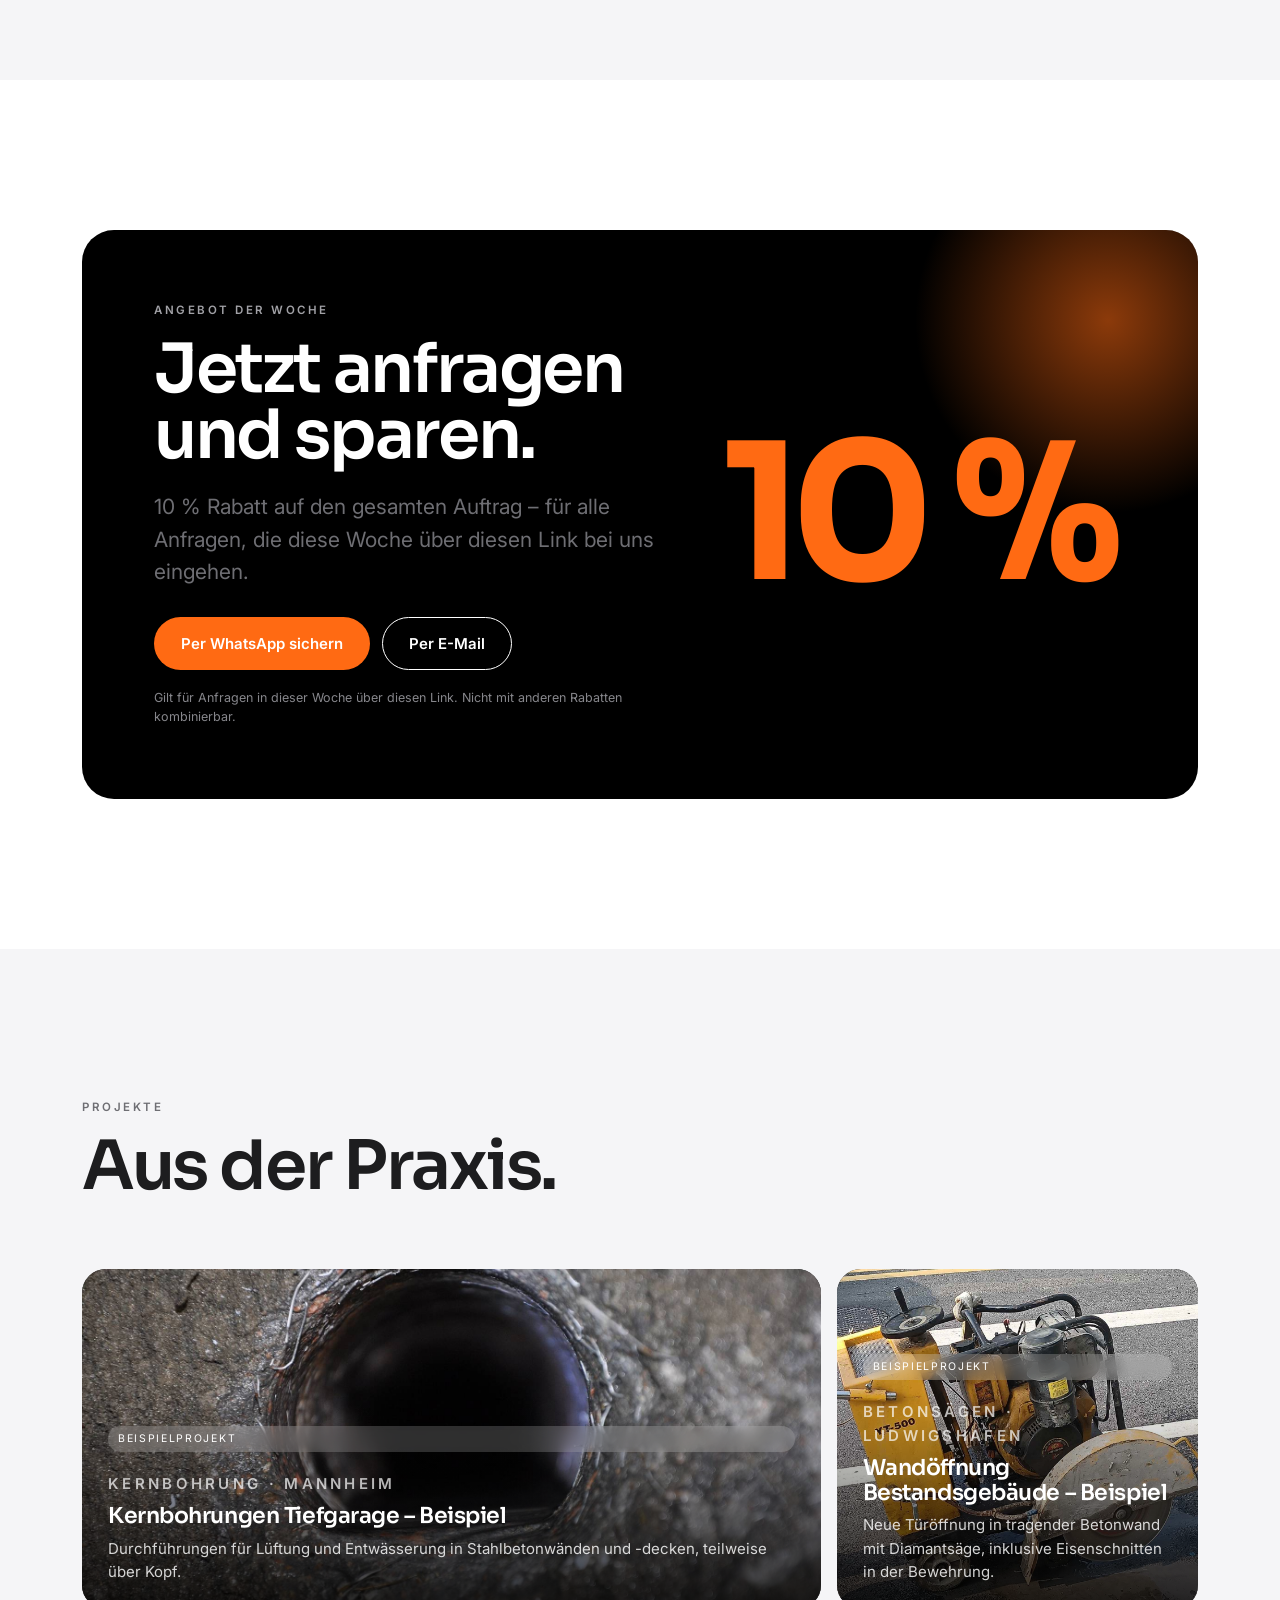
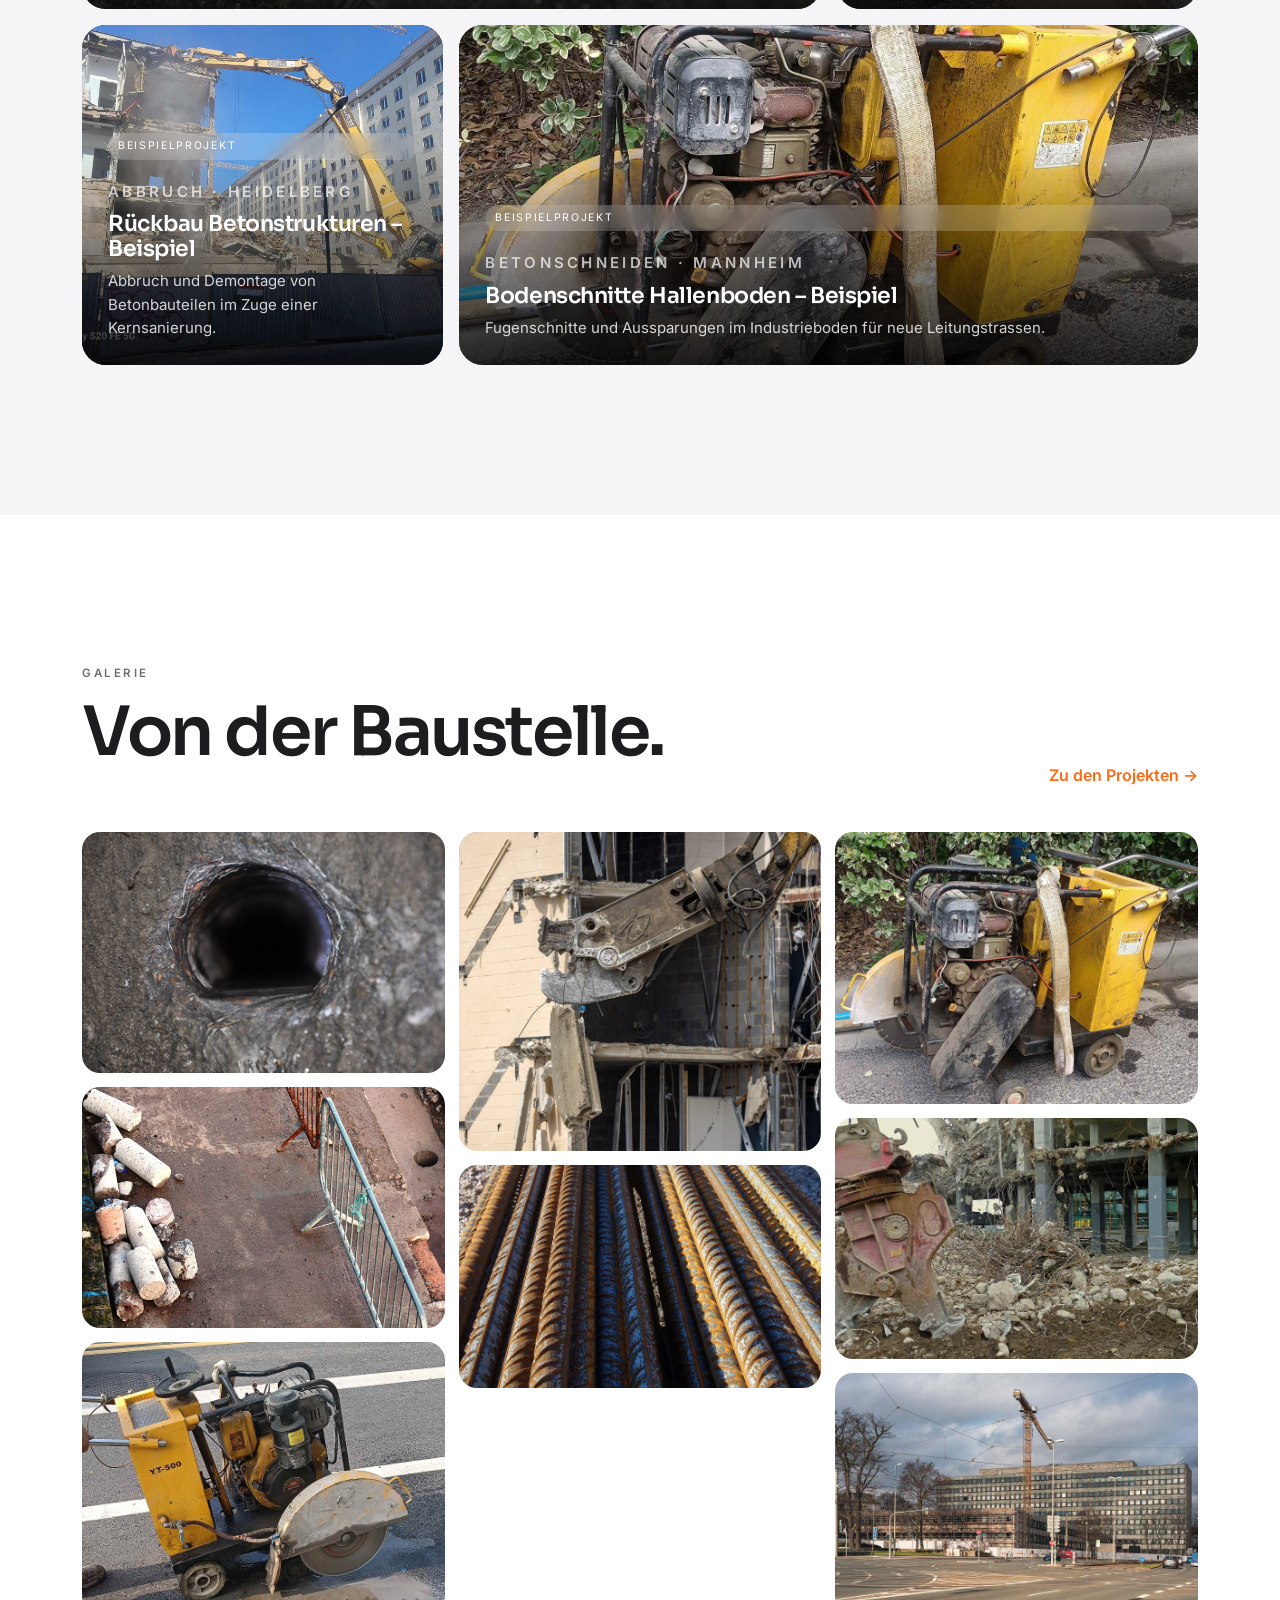
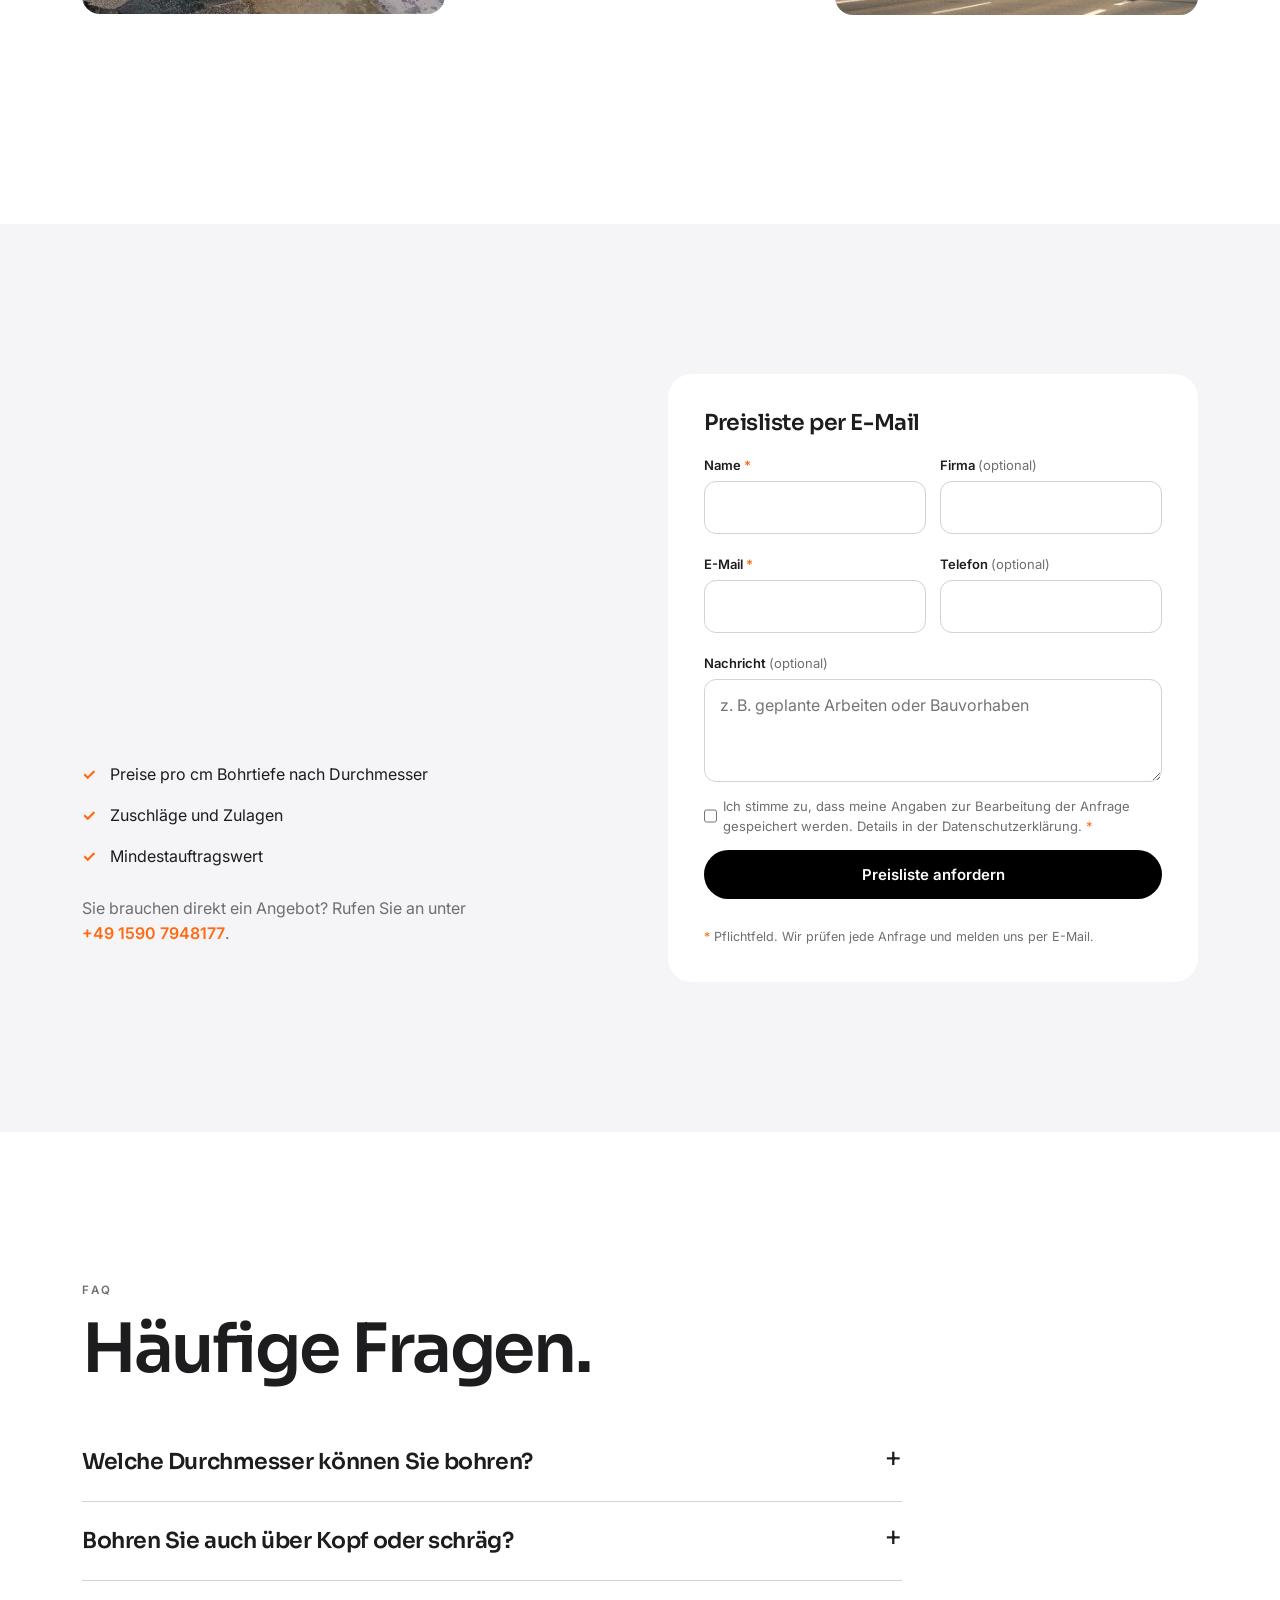
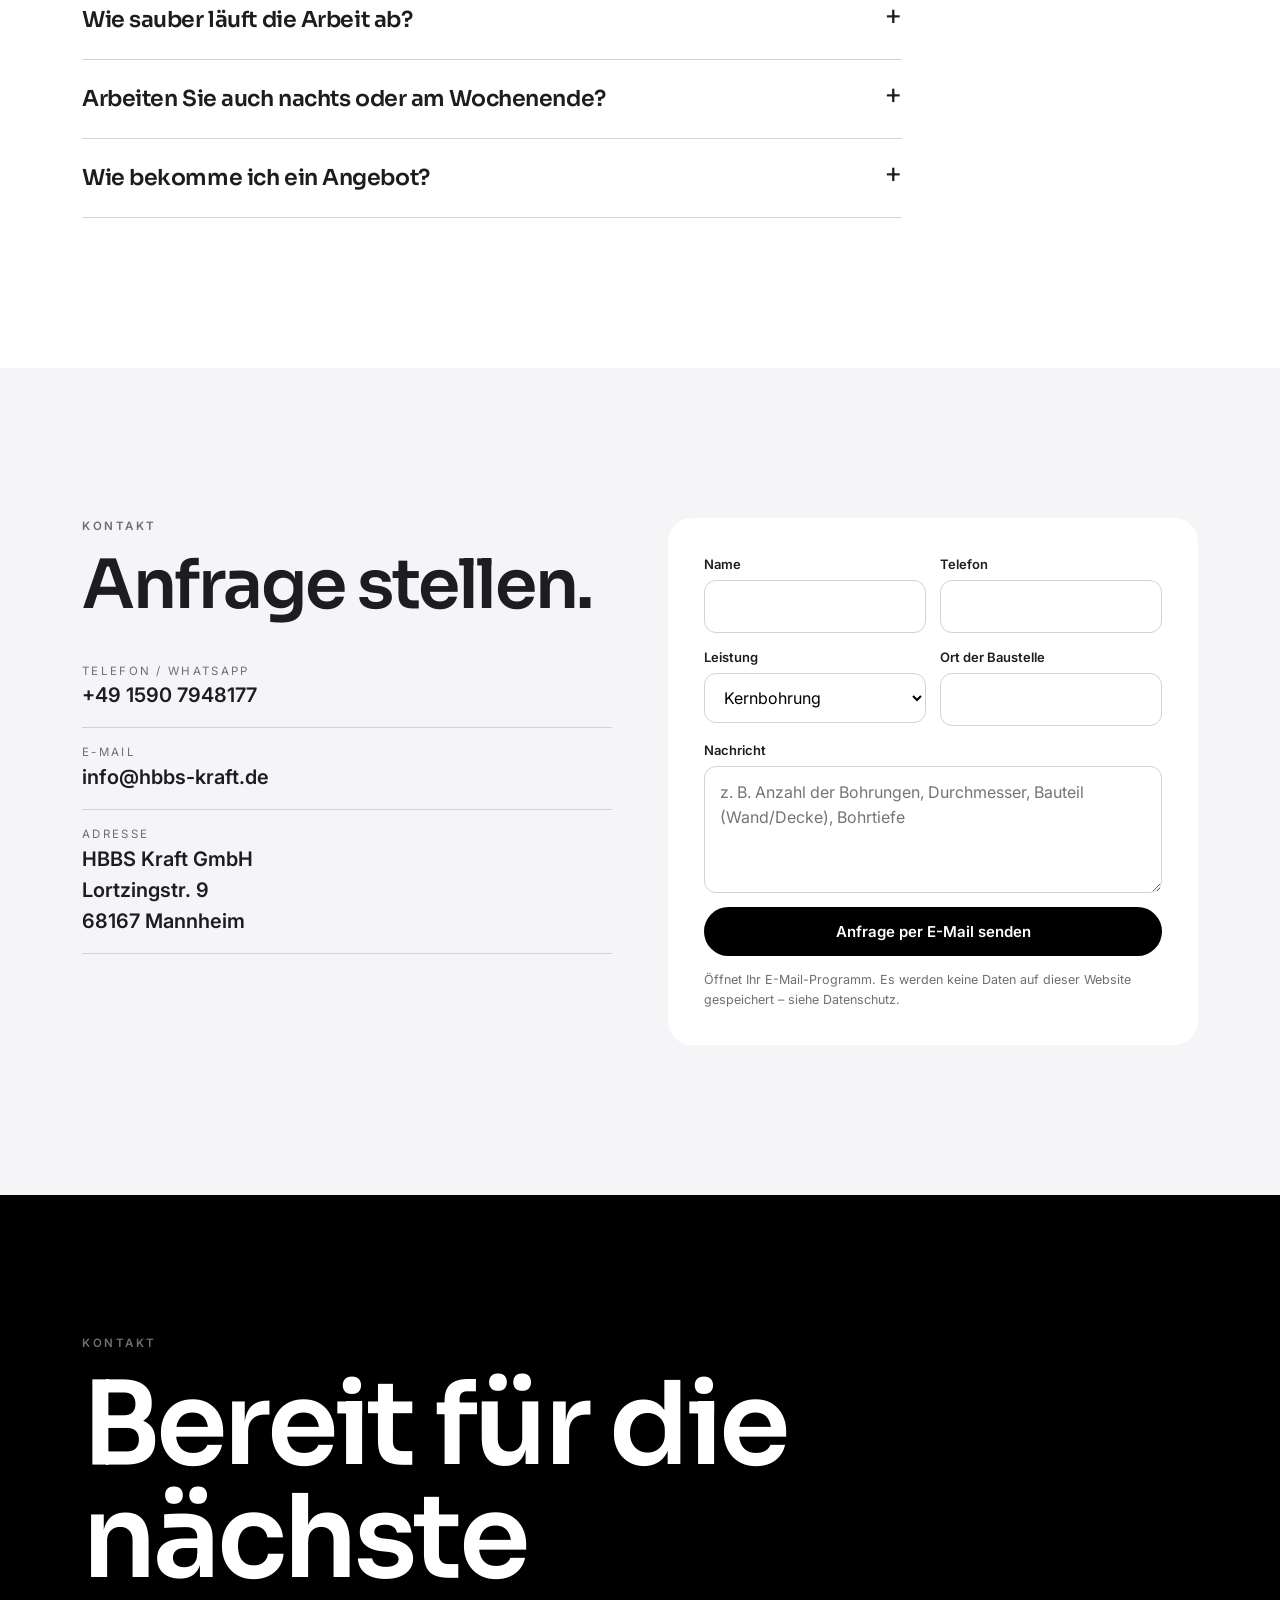
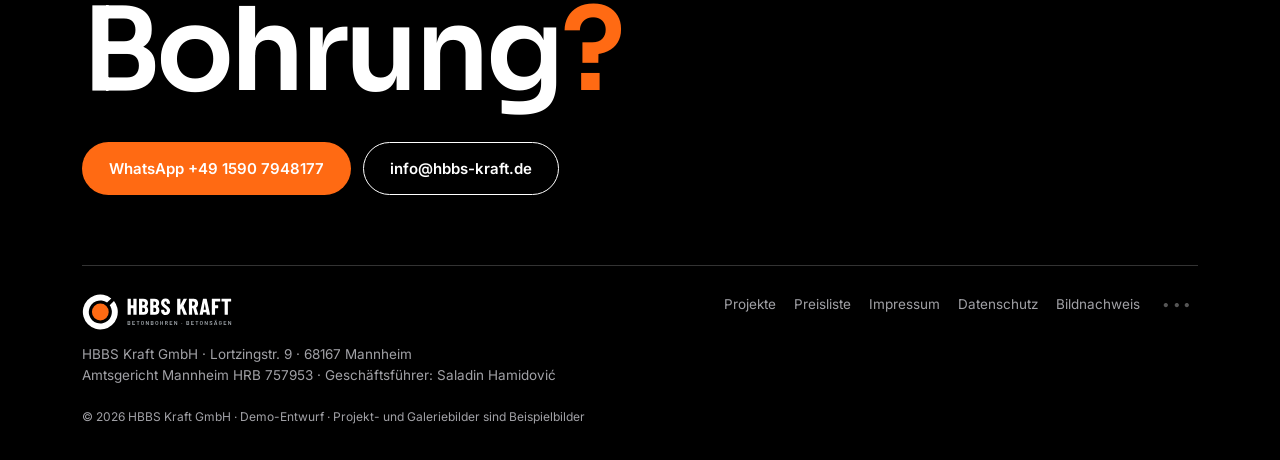
==== commit f1041420: "Redesign v2: Apple/Cowboy-Stil, Hero-Karussell, Bento, Angebot der Woche, Galerie/Projekte, Demo-Adm" ====
--- a/index.html
+++ b/index.html
@@ -1,20 +1,9 @@
-<!doctype html>
-<html lang="de">
-<head>
-<meta charset="utf-8">
-<meta name="viewport" content="width=device-width, initial-scale=1, viewport-fit=cover">
-<title>HBBS Kraft GmbH – Kernbohrungen und Betonsägen in Mannheim</title>
-<meta name="description" content="HBBS Kraft GmbH aus Mannheim: Kernbohrungen bis Ø 600 mm, Betonbohren, Diamantschneiden/Betonsägen, Abbruch und Demontage von Betonstrukturen.">
-<meta name="theme-color" content="#1E2124">
-<meta name="robots" content="noindex, nofollow">
-<link rel="icon" href="assets/mark.svg" type="image/svg+xml">
-<link rel="preload" href="assets/fonts/barlowc-700.woff2" as="font" type="font/woff2" crossorigin>
-<link rel="preload" href="assets/fonts/barlow-400.woff2" as="font" type="font/woff2" crossorigin>
-<script>(function(){var h=document.documentElement,rm=matchMedia('(prefers-reduced-motion: reduce)').matches;h.className=rm?'js rm':'js motion';var s=0;try{if(!rm&&!sessionStorage.getItem('hbbs-intro')){sessionStorage.setItem('hbbs-intro','1');s=1}}catch(e){}if(s){h.classList.add('is-loading');var P=window.performance,n=function(){return P&&P.now?P.now():Date.now()},t0=n(),d=0,end=function(){if(d)return;d=1;h.classList.add('loader-out');setTimeout(function(){h.classList.remove('is-loading','loader-out')},520)};addEventListener('load',function(){setTimeout(end,Math.max(0,1400-(n()-t0)))});setTimeout(end,2500)}})()</script>
-<link rel="stylesheet" href="assets/style.css">
-</head>
-<body>
-<a class="skip" href="#leistungen">Zum Inhalt springen</a>
+<!doctype html><html lang="de"><head><meta charset="utf-8"><meta name="viewport" content="width=device-width, initial-scale=1, viewport-fit=cover">
+<title>HBBS Kraft GmbH – Kernbohrungen und Betonsägen in Mannheim</title><meta name="description" content="HBBS Kraft GmbH aus Mannheim: Kernbohrungen bis Ø 600 mm, Betonbohren, Diamantschneiden/Betonsägen, Abbruch und Demontage von Betonstrukturen.">
+<meta name="robots" content="noindex, nofollow"><meta name="theme-color" content="#000000"><link rel="icon" href="assets/mark.svg" type="image/svg+xml">
+<link rel="preconnect" href="https://fonts.googleapis.com"><link rel="preconnect" href="https://fonts.gstatic.com" crossorigin>
+<link href="https://fonts.googleapis.com/css2?family=Inter:wght@400;500;600;700&family=Sora:wght@600;700&display=swap" rel="stylesheet">
+<script>(function(){var h=document.documentElement,rm=matchMedia('(prefers-reduced-motion: reduce)').matches;h.className=rm?'js rm':'js motion';var s=0;try{if(!rm&&!sessionStorage.getItem('hbbs-intro')){sessionStorage.setItem('hbbs-intro','1');s=1}}catch(e){}if(s){h.classList.add('is-loading');var P=window.performance,n=function(){return P&&P.now?P.now():Date.now()},t0=n(),d=0,end=function(){if(d)return;d=1;h.classList.add('loader-out');setTimeout(function(){h.classList.remove('is-loading','loader-out')},520)};addEventListener('load',function(){setTimeout(end,Math.max(0,1400-(n()-t0)))});setTimeout(end,2500)}})()</script><link rel="stylesheet" href="assets/v2.css?v=2"></head><body>
 <div class="loader" aria-hidden="true">
   <div class="ld-stage">
     <div class="ld-slab"></div>
@@ -30,158 +19,49 @@
   </div>
   <div class="ld-brand"><img src="assets/logo-dark.svg" alt="" width="220" height="53"><div class="ld-bar"><i></i></div></div>
 </div>
-<header class="site-header" id="site-header">
-  <div class="hd-top">
-    <div class="hd-in">
-      <span class="hd-loc"><svg class="ic-s" viewBox="0 0 24 24" aria-hidden="true"><path d="M12 21s-7-6.2-7-11.5a7 7 0 0 1 14 0C19 14.8 12 21 12 21z"/><circle cx="12" cy="9.5" r="2.5"/></svg><span class="long">Lortzingstr. 9 · 68167 Mannheim</span><span class="short">Mannheim</span></span>
-      <div class="hd-links">
-        <a href="tel:+4915907948177"><svg class="ic-f" viewBox="0 0 24 24" aria-hidden="true"><path d="M6.6 10.8a15.1 15.1 0 0 0 6.6 6.6l2.2-2.2c.3-.3.7-.4 1-.2 1.1.4 2.3.6 3.6.6.6 0 1 .4 1 1V20c0 .6-.4 1-1 1A17 17 0 0 1 3 4c0-.6.4-1 1-1h3.5c.6 0 1 .4 1 1 0 1.3.2 2.5.6 3.6.1.3 0 .7-.2 1l-2.3 2.2z"/></svg><span>+49 1590 7948177</span></a>
-        <a class="hd-wa" href="https://wa.me/4915907948177" rel="noopener" aria-label="WhatsApp"><svg class="ic-f" viewBox="0 0 24 24" aria-hidden="true"><path d="M12 2a10 10 0 0 0-8.6 15.1L2 22l5-1.3A10 10 0 1 0 12 2zm0 18.2c-1.5 0-3-.4-4.3-1.2l-.3-.2-3 .8.8-2.9-.2-.3A8.2 8.2 0 1 1 12 20.2zm4.5-6.1c-.2-.1-1.5-.7-1.7-.8-.2-.1-.4-.1-.6.1l-.8 1c-.1.2-.3.2-.5.1a6.7 6.7 0 0 1-3.3-2.9c-.3-.4.2-.4.7-1.4.1-.2 0-.3 0-.4l-.8-1.8c-.2-.5-.4-.4-.6-.4h-.5a1 1 0 0 0-.7.3 3 3 0 0 0-.9 2.2 5.2 5.2 0 0 0 1.1 2.8 11.9 11.9 0 0 0 4.6 4c1.7.7 2.4.8 3.2.7.5-.1 1.5-.6 1.8-1.2.2-.6.2-1.1.1-1.2l-.5-.3z"/></svg><span>WhatsApp</span></a>
-        <a class="hd-mail" href="mailto:info@hbbs-kraft.de"><svg class="ic-s" viewBox="0 0 24 24" aria-hidden="true"><rect x="3" y="5" width="18" height="14" rx="1.5"/><path d="m3.5 6.5 8.5 6 8.5-6"/></svg><span>info@hbbs-kraft.de</span></a>
-      </div>
-    </div>
-  </div>
-  <div class="hd-main">
-    <div class="hd-in">
-      <a href="#hero" class="brand" aria-label="HBBS Kraft – zur Startseite"><img src="assets/logo-dark.svg" alt="HBBS Kraft – Betonbohren · Betonsägen" width="168" height="40"></a>
-      <nav class="nav" aria-label="Hauptnavigation"><a href="#leistungen">Leistungen</a><a href="projekte.html">Projekte</a><a href="#galerie">Galerie</a><a href="#preise">Preisliste</a><a href="#kontakt">Kontakt</a></nav>
-      <a class="btn btn-orange hd-cta" href="#kontakt">Angebot anfordern</a>
-      <a class="hd-call" href="tel:+4915907948177" aria-label="Anrufen: +49 1590 7948177"><svg class="ic-f" viewBox="0 0 24 24" aria-hidden="true"><path d="M6.6 10.8a15.1 15.1 0 0 0 6.6 6.6l2.2-2.2c.3-.3.7-.4 1-.2 1.1.4 2.3.6 3.6.6.6 0 1 .4 1 1V20c0 .6-.4 1-1 1A17 17 0 0 1 3 4c0-.6.4-1 1-1h3.5c.6 0 1 .4 1 1 0 1.3.2 2.5.6 3.6.1.3 0 .7-.2 1l-2.3 2.2z"/></svg></a>
-      <button class="burger" type="button" aria-label="Menü öffnen" aria-expanded="false" aria-controls="mnav"><span></span><span></span><span></span></button>
-    </div>
-  </div>
-</header>
-<div class="mnav" id="mnav" hidden>
-  <nav aria-label="Mobile Navigation"><a href="#leistungen"><i>01</i>Leistungen</a><a href="#moeglich"><i>02</i>Möglichkeiten</a><a href="projekte.html"><i>03</i>Projekte</a><a href="#galerie"><i>04</i>Galerie</a><a href="#preise"><i>05</i>Preisliste</a><a href="#kontakt"><i>06</i>Kontakt</a></nav>
-  <div class="mnav-cta">
-    <a class="btn btn-orange" href="#kontakt">Angebot anfordern</a>
-    <a class="btn btn-ghost" href="tel:+4915907948177"><svg class="ic-f" viewBox="0 0 24 24" aria-hidden="true"><path d="M6.6 10.8a15.1 15.1 0 0 0 6.6 6.6l2.2-2.2c.3-.3.7-.4 1-.2 1.1.4 2.3.6 3.6.6.6 0 1 .4 1 1V20c0 .6-.4 1-1 1A17 17 0 0 1 3 4c0-.6.4-1 1-1h3.5c.6 0 1 .4 1 1 0 1.3.2 2.5.6 3.6.1.3 0 .7-.2 1l-2.3 2.2z"/></svg>Anrufen</a>
-    <a class="btn btn-ghost" href="https://wa.me/4915907948177" rel="noopener"><svg class="ic-f" viewBox="0 0 24 24" aria-hidden="true"><path d="M12 2a10 10 0 0 0-8.6 15.1L2 22l5-1.3A10 10 0 1 0 12 2zm0 18.2c-1.5 0-3-.4-4.3-1.2l-.3-.2-3 .8.8-2.9-.2-.3A8.2 8.2 0 1 1 12 20.2zm4.5-6.1c-.2-.1-1.5-.7-1.7-.8-.2-.1-.4-.1-.6.1l-.8 1c-.1.2-.3.2-.5.1a6.7 6.7 0 0 1-3.3-2.9c-.3-.4.2-.4.7-1.4.1-.2 0-.3 0-.4l-.8-1.8c-.2-.5-.4-.4-.6-.4h-.5a1 1 0 0 0-.7.3 3 3 0 0 0-.9 2.2 5.2 5.2 0 0 0 1.1 2.8 11.9 11.9 0 0 0 4.6 4c1.7.7 2.4.8 3.2.7.5-.1 1.5-.6 1.8-1.2.2-.6.2-1.1.1-1.2l-.5-.3z"/></svg>WhatsApp</a>
-  </div>
-  <p class="mnav-addr">HBBS Kraft GmbH · Lortzingstr. 9 · 68167 Mannheim<br><a href="mailto:info@hbbs-kraft.de">info@hbbs-kraft.de</a> · <a href="tel:+4915907948177">+49 1590 7948177</a></p>
-</div>
+<header class="hd"><div class="wrap in"><a href="index.html"><img class="logo lg-d" src="assets/logo-dark.svg" alt="HBBS Kraft – Betonbohren · Betonsägen" width="143" height="34"><img class="logo lg-l" src="assets/logo-light.svg" alt="HBBS Kraft" width="143" height="34"></a>
+<nav><a href="index.html#leistungen">Leistungen</a><a href="projekte.html">Projekte</a><a href="index.html#galerie">Galerie</a><a href="index.html#preise">Preisliste</a><a href="index.html#kontakt">Kontakt</a></nav>
+<a class="btn b-o hcta" href="index.html#angebot">Angebot der Woche</a><button class="burger" aria-label="Menü" aria-expanded="false"><i></i><i></i><i></i></button></div></header>
+<div class="mnav" id="mnav" hidden><a href="index.html#leistungen">Leistungen</a><a href="projekte.html">Projekte</a><a href="index.html#galerie">Galerie</a><a href="index.html#preise">Preisliste</a><a href="index.html#kontakt">Kontakt</a><a class="btn b-o" href="index.html#angebot">Angebot der Woche</a><a class="btn b-dark" href="tel:+4915907948177">+49 1590 7948177 anrufen</a></div>
+<main><section class="hero" id="hero"><div class="sl on" style="background-image:url(assets/img/v2/p08.jpg)"></div><div class="sl" style="background-image:url(assets/img/v2/p13.jpg)"></div><div class="sl" style="background-image:url(assets/img/v2/p19.jpg)"></div><div class="sl" style="background-image:url(assets/img/v2/p26.jpg)"></div>
+<div class="ct"><div class="wrap"><p class="eb">HBBS Kraft GmbH · Betonbohren · Betonsägen · Mannheim</p>
+<h1>Präzise Kernbohrungen und Betonsägen<em>.</em></h1>
+<p class="lead">Betonbohren, Diamantschneiden und Abbruch von Betonstrukturen – aus Mannheim. Kernbohrungen bis Ø&nbsp;600&nbsp;mm.</p>
+<div class="cta"><a class="btn b-white" href="https://wa.me/4915907948177">WhatsApp-Anfrage</a><a class="btn b-ghost" href="tel:+4915907948177">+49 1590 7948177</a></div>
+<div class="usp"><div><b>Ø 600 mm</b>max. Bohrdurchmesser</div><div><b>Über Kopf</b>und geneigt bohren</div><div><b>Bruchstein</b>auch in Bruchsteinmaterial</div><div><b>Diamant</b>Schneiden inkl. Eisenschnitte</div></div>
+<div class="dots"><i class=on></i><i></i><i></i><i></i></div></div></div></section>
 
-<canvas id="fx" aria-hidden="true"></canvas>
-<div class="bore" aria-hidden="true"><div class="bore-fill"></div><div class="bore-head"></div></div>
-<div class="depth" aria-hidden="true">Bohrtiefe <b id="depth">0</b>&nbsp;cm</div>
+<section class="sec" id="leistungen"><div class="wrap"><p class="eb fu">Leistungen</p><h2 class="fu">Was wir machen.</h2><p class="lead fu">Kernbohrungen, Betonschneiden und Abbruch – sauber, präzise und termintreu.</p>
+<div class="bento">
+<article class="bc w4 fu"><img src="assets/img/v2/p26.jpg" alt="" loading="lazy"><p class="eb">01</p><h3>Kernbohrungen</h3><p>Runde Bohrungen in Beton und Stahlbeton für Leitungen, Rohre und Durchführungen – Ø bis 600&nbsp;mm.</p></article>
+<article class="bc w2 fu"><img src="assets/img/v2/p00.jpg" alt="" loading="lazy"><p class="eb">02</p><h3>Betonbohren</h3><p>Bohrarbeiten in Wänden, Decken und Böden – auch über Kopf, geneigt oder in Bruchstein.</p></article>
+<article class="bc w2 fu"><img src="assets/img/v2/p14.jpg" alt="" loading="lazy"><p class="eb">03</p><h3>Diamantschneiden / Betonsägen</h3><p>Schnitte und Öffnungen in Beton mit Diamantwerkzeug, inklusive Eisenschnitten in der Bewehrung.</p></article>
+<article class="bc w4 fu"><img src="assets/img/v2/p20.jpg" alt="" loading="lazy"><p class="eb">04</p><h3>Abbruch und Demontage</h3><p>Abbruch und Demontage von Betonstrukturen – Bauteile heraustrennen und entfernen.</p></article>
+<article class="bc w3 fu"><img src="assets/img/v2/p15.jpg" alt="" loading="lazy"><p class="eb">05</p><h3>Verstärkung und Reparatur</h3><p>Verstärkung und Reparatur bestehender Betonstrukturen.</p></article>
+<article class="bc w3 txt fu"><p class="eb">06</p><h3>Beratung und Projektplanung</h3><p>Abstimmung der Bohr- und Sägearbeiten vor Beginn: Lage, Durchmesser, Ablauf.</p><p style="margin-top:18px"><a class="more" href="#kontakt">Mehr erfahren →</a></p></article>
+</div></div></section>
 
-<main>
-<section class="hero" id="hero" aria-label="Einleitung">
-  <div class="stage">
-    <div class="hero-content">
-      <p class="eyebrow">HBBS Kraft GmbH · Mannheim</p>
-      <h1>Präzise Kernbohrungen und Betonsägen<span class="dot">.</span></h1>
-      <p class="lead">Betonbohren, Diamantschneiden und Abbruch von Betonstrukturen – aus Mannheim. Kernbohrungen bis Ø&nbsp;600&nbsp;mm.</p>
-      <div class="cta">
-        <a class="btn btn-orange" href="tel:+4915907948177"><svg class="ic-f" viewBox="0 0 24 24" aria-hidden="true"><path d="M6.6 10.8a15.1 15.1 0 0 0 6.6 6.6l2.2-2.2c.3-.3.7-.4 1-.2 1.1.4 2.3.6 3.6.6.6 0 1 .4 1 1V20c0 .6-.4 1-1 1A17 17 0 0 1 3 4c0-.6.4-1 1-1h3.5c.6 0 1 .4 1 1 0 1.3.2 2.5.6 3.6.1.3 0 .7-.2 1l-2.3 2.2z"/></svg>Anrufen</a>
-        <a class="btn btn-ghost" href="https://wa.me/4915907948177" rel="noopener"><svg class="ic-f" viewBox="0 0 24 24" aria-hidden="true"><path d="M12 2a10 10 0 0 0-8.6 15.1L2 22l5-1.3A10 10 0 1 0 12 2zm0 18.2c-1.5 0-3-.4-4.3-1.2l-.3-.2-3 .8.8-2.9-.2-.3A8.2 8.2 0 1 1 12 20.2zm4.5-6.1c-.2-.1-1.5-.7-1.7-.8-.2-.1-.4-.1-.6.1l-.8 1c-.1.2-.3.2-.5.1a6.7 6.7 0 0 1-3.3-2.9c-.3-.4.2-.4.7-1.4.1-.2 0-.3 0-.4l-.8-1.8c-.2-.5-.4-.4-.6-.4h-.5a1 1 0 0 0-.7.3 3 3 0 0 0-.9 2.2 5.2 5.2 0 0 0 1.1 2.8 11.9 11.9 0 0 0 4.6 4c1.7.7 2.4.8 3.2.7.5-.1 1.5-.6 1.8-1.2.2-.6.2-1.1.1-1.2l-.5-.3z"/></svg>WhatsApp</a>
-      </div>
-      <ul class="facts">
-        <li><b>Ø 600</b><span>mm max. Bohrdurchmesser</span></li>
-        <li><b>Über Kopf</b><span>und geneigt bohren</span></li>
-        <li><b>Bruchstein</b><span>Bohren auch in Bruchsteinmaterial</span></li>
-      </ul>
-    </div>
-    <div class="slabwrap" aria-hidden="true">
-      <div class="slab"></div>
-      <div class="kerf"></div>
-    </div>
-    <div class="core" aria-hidden="true"><div class="core-shade"></div></div>
-    <div class="crown-shadow" aria-hidden="true"></div>
-    <div class="crown" aria-hidden="true">
-      <svg viewBox="-100 -100 200 200">
-        <circle r="95" fill="none" stroke="#3B4046" stroke-width="9" stroke-dasharray="38 11.74" stroke-dashoffset="-4"/>
-        <path fill="#1E2124" d="M60.62,-70.52 A93,93 0 1 0 70.52,-60.62 L59.17,-49.27 A77,77 0 1 1 49.27,-59.17 Z"/>
-        <circle r="81.5" fill="none" stroke="#FF6A13" stroke-width="2.4" stroke-dasharray="380 132" stroke-dashoffset="-30"/>
-        <circle r="88" fill="none" stroke="#2C3136" stroke-width="1.2"/>
-      </svg>
-    </div>
-    <div class="hint" aria-hidden="true"><span>Scrollen zum Bohren</span><i></i></div>
-  </div>
-</section>
+<section class="sec off" id="moeglich"><div class="wrap"><p class="eb fu">Möglich bei uns</p><h2 class="fu">Bohren unter erschwerten Bedingungen.</h2>
+<div class="stats"><div class="st fu"><b>Ø 600</b><span>mm – Kernbohrungen bis 600&nbsp;mm Durchmesser</span></div><div class="st fu"><b>16</b><span>Durchmesser-Stufen in der Preisliste</span></div><div class="st fu"><b>Nachts</b><span>Sonn- &amp; Feiertag sowie Nachtarbeit auf Anfrage</span></div><div class="st fu"><b>Ø 24h</b><span>Rückmeldung auf Anfragen per WhatsApp</span></div></div>
+<ul class="spec fu"><li>Über Kopf</li><li>Geneigt</li><li>Bruchstein</li><li>Spritzschutz: Plastikfolien und Abkleben</li><li>Absaugen des Spülwassers</li><li>Eisenschnitte</li></ul>
+<p class="fu" style="color:var(--mut);font-size:13px;margin-top:18px">Diese Arbeiten werden mit Zuschlägen laut Preisliste berechnet.</p></div></section>
 
-<section class="sec light" id="leistungen" data-prev="#1E2124">
-  <div class="seam" aria-hidden="true"><div class="half h-top"></div><div class="half h-bot"></div><div class="cut"></div><div class="blade"><svg viewBox="-50 -50 100 100"><circle r="46" fill="#C9CDD1"/><circle r="46" fill="none" stroke="#FF6A13" stroke-width="6" stroke-dasharray="14 10.1"/><circle r="30" fill="#8C939A"/><circle r="9" fill="#1E2124"/><path d="M0-28v10M0 28v-10M-28 0h10M28 0h-10" stroke="#1E2124" stroke-width="3"/></svg></div></div>
-  <div class="wrap">
-    <p class="kicker">Leistungen</p>
-    <h2>Was wir machen</h2>
-    <div class="cards">
-      <article class="card"><span class="num">01</span><h3>Kernbohrungen</h3><p>Runde Bohrungen in Beton und Stahlbeton für Leitungen, Rohre und Durchführungen – Ø bis 600&nbsp;mm.</p></article>
-      <article class="card"><span class="num">02</span><h3>Betonbohren</h3><p>Bohrarbeiten in Wänden, Decken und Böden – auch über Kopf, geneigt oder in Bruchstein.</p></article>
-      <article class="card"><span class="num">03</span><h3>Diamantschneiden / Betonsägen</h3><p>Schnitte und Öffnungen in Beton mit Diamantwerkzeug, inklusive Eisenschnitten in der Bewehrung.</p></article>
-      <article class="card"><span class="num">04</span><h3>Abbruch und Demontage</h3><p>Abbruch und Demontage von Betonstrukturen – Bauteile heraustrennen und entfernen.</p></article>
-      <article class="card"><span class="num">05</span><h3>Verstärkung und Reparatur</h3><p>Verstärkung und Reparatur bestehender Betonstrukturen.</p></article>
-      <article class="card"><span class="num">06</span><h3>Beratung und Projektplanung</h3><p>Abstimmung der Bohr- und Sägearbeiten vor Beginn: Lage, Durchmesser, Ablauf.</p></article>
-    </div>
-  </div>
-</section>
+<section class="sec" id="angebot"><div class="wrap"><div class="deal fu"><div><p class="eb" data-deal-title>Angebot der Woche</p><h2 style="color:#fff">Jetzt anfragen und sparen.</h2><p class="lead" data-deal-text></p>
+<div class="cta" style="margin-top:28px"><a class="btn b-o" data-deal-wa href="https://wa.me/4915907948177">Per WhatsApp sichern</a><a class="btn b-ghost" data-deal-mail href="mailto:info@hbbs-kraft.de">Per E-Mail</a></div>
+<small>Gilt für Anfragen in dieser Woche über diesen Link. Nicht mit anderen Rabatten kombinierbar.</small></div><div class="pct" data-deal-pct>10 %</div></div></div></section>
 
-<section class="sec dark" id="moeglich" data-prev="#F4F3F0">
-  <div class="seam" aria-hidden="true"><div class="half h-top"></div><div class="half h-bot"></div><div class="cut"></div><div class="blade"><svg viewBox="-50 -50 100 100"><circle r="46" fill="#C9CDD1"/><circle r="46" fill="none" stroke="#FF6A13" stroke-width="6" stroke-dasharray="14 10.1"/><circle r="30" fill="#8C939A"/><circle r="9" fill="#1E2124"/><path d="M0-28v10M0 28v-10M-28 0h10M28 0h-10" stroke="#1E2124" stroke-width="3"/></svg></div></div>
-  <div class="wrap">
-    <p class="kicker">Möglich bei uns</p>
-    <h2>Bohren unter erschwerten Bedingungen</h2>
-    <ul class="specs">
-      <li class="spec big"><b>Ø 600<small>mm</small></b><span>Kernbohrungen bis 600&nbsp;mm Durchmesser</span></li>
-      <li class="spec"><b>Über Kopf</b><span>Bohrarbeiten von unten</span></li>
-      <li class="spec"><b>Geneigt</b><span>Schräge Bohrungen</span></li>
-      <li class="spec"><b>Bruchstein</b><span>Bohren in Bruchsteinmaterial</span></li>
-      <li class="spec"><b>Spritzschutz</b><span>Plastikfolien und Abkleben</span></li>
-      <li class="spec"><b>Absaugen</b><span>des oberflächigen Spülwassers</span></li>
-      <li class="spec"><b>Sonn- &amp; Feiertag</b><span>sowie Nachtarbeit auf Anfrage</span></li>
-    </ul>
-    <p class="note">Diese Arbeiten werden mit Zuschlägen laut Preisliste berechnet.</p>
-  </div>
-</section>
+<section class="sec off" id="projekte"><div class="wrap"><div class="sh"><div><p class="eb fu">Projekte</p><h2 class="fu">Aus der Praxis.</h2></div><a class="more fu" href="projekte.html">Alle Projekte →</a></div>
+<div class="bento" data-pro="4"></div></div></section>
 
-<section class="sec light" id="projekte" data-prev="#1E2124">
-  <div class="seam" aria-hidden="true"><div class="half h-top"></div><div class="half h-bot"></div><div class="cut"></div><div class="blade"><svg viewBox="-50 -50 100 100"><circle r="46" fill="#C9CDD1"/><circle r="46" fill="none" stroke="#FF6A13" stroke-width="6" stroke-dasharray="14 10.1"/><circle r="30" fill="#8C939A"/><circle r="9" fill="#1E2124"/><path d="M0-28v10M0 28v-10M-28 0h10M28 0h-10" stroke="#1E2124" stroke-width="3"/></svg></div></div>
-  <div class="wrap">
-    <div class="sec-head">
-      <div><p class="kicker">Projekte</p><h2>Aktuelle Projekte</h2></div>
-      <a class="link-arrow" href="projekte.html">Alle Projekte</a>
-    </div>
-    <div class="pcards" data-render="projekte-start" data-limit="3"><noscript><p class="empty-note">Alle Projekte finden Sie auf der <a href="projekte.html">Projektseite</a>.</p></noscript></div>
-  </div>
-</section>
+<section class="sec" id="galerie"><div class="wrap"><div class="sh"><div><p class="eb fu">Galerie</p><h2 class="fu">Von der Baustelle.</h2></div><a class="more fu" href="projekte.html">Zu den Projekten →</a></div>
+<div class="gal" data-gal="9"></div></div></section>
 
-<!-- Referenzen: bleibt verborgen (hidden), bis in assets/data/referenzen.json "anzeigen": true steht. -->
-<section class="sec light ref" id="referenzen" aria-labelledby="ref-title" hidden>
-  <div class="wrap">
-    <p class="kicker">Referenzen</p>
-    <h2 id="ref-title">Unsere Auftraggeber</h2>
-    <ul class="refs" data-render="referenzen"></ul>
-  </div>
-</section>
-
-<section class="sec dark" id="galerie" data-prev="#F4F3F0">
-  <div class="seam" aria-hidden="true"><div class="half h-top"></div><div class="half h-bot"></div><div class="cut"></div><div class="blade"><svg viewBox="-50 -50 100 100"><circle r="46" fill="#C9CDD1"/><circle r="46" fill="none" stroke="#FF6A13" stroke-width="6" stroke-dasharray="14 10.1"/><circle r="30" fill="#8C939A"/><circle r="9" fill="#1E2124"/><path d="M0-28v10M0 28v-10M-28 0h10M28 0h-10" stroke="#1E2124" stroke-width="3"/></svg></div></div>
-  <div class="wrap">
-    <div class="sec-head">
-      <div><p class="kicker">Galerie</p><h2>Von der Baustelle</h2></div>
-      <a class="link-arrow" href="projekte.html">Zu den Projekten</a>
-    </div>
-    <div class="gal" data-render="galerie" data-limit="8"><noscript><p class="empty-note">Die Galerie benötigt JavaScript.</p></noscript></div>
-  </div>
-</section>
-
-<section class="sec light" id="preise" data-prev="#1E2124">
-  <div class="seam" aria-hidden="true"><div class="half h-top"></div><div class="half h-bot"></div><div class="cut"></div><div class="blade"><svg viewBox="-50 -50 100 100"><circle r="46" fill="#C9CDD1"/><circle r="46" fill="none" stroke="#FF6A13" stroke-width="6" stroke-dasharray="14 10.1"/><circle r="30" fill="#8C939A"/><circle r="9" fill="#1E2124"/><path d="M0-28v10M0 28v-10M-28 0h10M28 0h-10" stroke="#1E2124" stroke-width="3"/></svg></div></div>
-  <div class="wrap grid2 pl">
-    <div class="pl-copy">
-      <p class="kicker">Preise</p>
-      <h2>Preisliste anfordern</h2>
-      <p class="pnote">Der Preis pro cm Bohrtiefe richtet sich nach dem Bohrdurchmesser – in 16 Stufen bis Ø&nbsp;600&nbsp;mm. Zuschläge, z.&nbsp;B. für Bohren über Kopf, geneigt oder in Bruchstein, sind ebenfalls aufgeführt.</p>
-      <p class="pnote"><b>Wir senden Ihnen die aktuelle Preisliste nach Prüfung per E-Mail zu.</b></p>
-      <ul class="checks">
-        <li>Preise pro cm Bohrtiefe nach Durchmesser</li>
-        <li>Zuschläge und Zulagen</li>
-        <li>Mindestauftragswert</li>
-      </ul>
-      <p class="lock"><svg class="ic-s" viewBox="0 0 24 24" aria-hidden="true"><rect x="5" y="11" width="14" height="10" rx="1.5"/><path d="M8 11V8a4 4 0 0 1 8 0v3"/></svg>Nur auf Anfrage</p>
-      <p class="pl-alt">Sie brauchen direkt ein Angebot? Rufen Sie an unter <a href="tel:+4915907948177">+49&nbsp;1590&nbsp;7948177</a> oder nutzen Sie das <a href="#kontakt">Anfrageformular</a>.</p>
-    </div>
-    <div class="plbox">
+<section class="sec off" id="preise"><div class="wrap g2"><div><p class="eb fu">Preise</p><h2 class="fu">Preisliste anfordern.</h2>
+<p class="lead fu">Der Preis pro cm Bohrtiefe richtet sich nach dem Bohrdurchmesser – in 16 Stufen bis Ø&nbsp;600&nbsp;mm. Zuschläge, z.&nbsp;B. für Bohren über Kopf, geneigt oder in Bruchstein, sind ebenfalls aufgeführt.</p>
+<p class="fu" style="margin-top:16px"><b>Wir senden Ihnen die aktuelle Preisliste nach Prüfung per E-Mail zu.</b></p>
+<ul class="checks fu"><li>Preise pro cm Bohrtiefe nach Durchmesser</li><li>Zuschläge und Zulagen</li><li>Mindestauftragswert</li></ul>
+<p class="fu" style="color:var(--mut)">Sie brauchen direkt ein Angebot? Rufen Sie an unter <a class="more" href="tel:+4915907948177">+49&nbsp;1590&nbsp;7948177</a>.</p></div>
+<div class="plbox">
       <!-- Preisliste-Anfrage. Auf GitHub Pages (Demo) gibt es kein Backend: site.js zeigt dann nur den Erfolgszustand,
            es werden KEINE Daten gesendet. Auf echtem PHP-Hosting geht das Formular an anfrage.php (siehe FORM_MODE in site.js). -->
       <form class="form pform" id="preisliste-form" action="anfrage.php" method="post" novalidate>
@@ -198,7 +78,7 @@
           <label class="consent"><input type="checkbox" name="einwilligung" value="ja" required aria-describedby="e-consent"><span>Ich stimme zu, dass meine Angaben zur Bearbeitung der Anfrage gespeichert werden. Details in der <a href="datenschutz.html#preisliste">Datenschutzerklärung</a>. <span class="req" aria-hidden="true">*</span></span></label>
           <span class="err" id="e-consent"></span>
         </div>
-        <button class="btn btn-orange full" type="submit">Preisliste anfordern</button>
+        <button class="btn b-dark full" type="submit">Preisliste anfordern</button>
         <p class="form-status full" role="alert"></p>
         <p class="fine full"><span class="req">*</span> Pflichtfeld. Wir prüfen jede Anfrage und melden uns per E-Mail.</p>
       </form>
@@ -206,56 +86,31 @@
         <span class="ok"><svg viewBox="0 0 24 24" aria-hidden="true"><path d="m5 12.5 4.5 4.5L19 7.5"/></svg></span>
         <h3>Danke für Ihre Anfrage<span class="pl-name"></span>.</h3>
         <p>Wir prüfen Ihre Anfrage und senden Ihnen die aktuelle Preisliste per E-Mail<span class="pl-mail"></span>.</p>
-        <p>Bei Rückfragen erreichen Sie uns unter <a href="tel:+4915907948177" style="color:#fff">+49&nbsp;1590&nbsp;7948177</a>.</p>
+        <p>Bei Rückfragen erreichen Sie uns unter <a href="tel:+4915907948177">+49&nbsp;1590&nbsp;7948177</a>.</p>
         <p class="demo" hidden>Demo-Modus: Auf dieser Vorschau-Seite wurden keine Daten übertragen.</p>
-        <button class="btn btn-ghost" type="button" data-reset>Neue Anfrage</button>
+        <button class="btn b-white" type="button" data-reset>Neue Anfrage</button>
       </div>
-    </div>
-  </div>
-</section>
+    </div></div></section>
 
-<section class="sec dark" id="kontakt" data-prev="#F4F3F0">
-  <div class="seam" aria-hidden="true"><div class="half h-top"></div><div class="half h-bot"></div><div class="cut"></div><div class="blade"><svg viewBox="-50 -50 100 100"><circle r="46" fill="#C9CDD1"/><circle r="46" fill="none" stroke="#FF6A13" stroke-width="6" stroke-dasharray="14 10.1"/><circle r="30" fill="#8C939A"/><circle r="9" fill="#1E2124"/><path d="M0-28v10M0 28v-10M-28 0h10M28 0h-10" stroke="#1E2124" stroke-width="3"/></svg></div></div>
-  <div class="wrap grid2">
-    <div>
-      <p class="kicker">Kontakt</p>
-      <h2>Anfrage stellen</h2>
-      <ul class="contact">
-        <li><span>Telefon / WhatsApp</span><a href="tel:+4915907948177">+49 1590 7948177</a></li>
-        <li><span>E-Mail</span><a href="mailto:info@hbbs-kraft.de">info@hbbs-kraft.de</a></li>
-        <li><span>Adresse</span><address>HBBS Kraft GmbH<br>Lortzingstr. 9<br>68167 Mannheim</address></li>
-      </ul>
-      <div class="cta">
-        <a class="btn btn-orange" href="tel:+4915907948177">Anrufen</a>
-        <a class="btn btn-ghost" href="https://wa.me/4915907948177" rel="noopener">WhatsApp</a>
-      </div>
-    </div>
-    <form class="form" id="anfrage" action="mailto:info@hbbs-kraft.de" method="post" enctype="text/plain">
-      <label>Name<input name="Name" autocomplete="name" required></label>
-      <label>Telefon<input name="Telefon" type="tel" autocomplete="tel"></label>
-      <label>Leistung
-        <select name="Leistung">
-          <option>Kernbohrung</option><option>Betonbohren</option><option>Diamantschneiden / Betonsägen</option>
-          <option>Abbruch und Demontage</option><option>Verstärkung und Reparatur</option><option>Beratung und Projektplanung</option>
-        </select></label>
-      <label>Ort der Baustelle<input name="Ort" autocomplete="address-level2"></label>
-      <label class="full">Nachricht<textarea name="Nachricht" rows="4" placeholder="z. B. Anzahl der Bohrungen, Durchmesser, Bauteil (Wand/Decke), Bohrtiefe"></textarea></label>
-      <button class="btn btn-orange full" type="submit">Anfrage per E-Mail senden</button>
-      <p class="fine full">Öffnet Ihr E-Mail-Programm. Es werden keine Daten auf dieser Website gespeichert – siehe <a href="datenschutz.html">Datenschutz</a>.</p>
-    </form>
-  </div>
-</section>
-</main>
+<section class="sec" id="faq"><div class="wrap"><p class="eb fu">FAQ</p><h2 class="fu">Häufige Fragen.</h2><div class="faq fu">
+<details><summary>Welche Durchmesser können Sie bohren?</summary><p>Kernbohrungen sind bis Ø 600 mm möglich – in Wänden, Decken und Böden aus Beton und Stahlbeton.</p></details>
+<details><summary>Bohren Sie auch über Kopf oder schräg?</summary><p>Ja. Bohrungen über Kopf, geneigt und auch in Bruchsteinmaterial sind möglich. Diese Arbeiten werden mit Zuschlägen laut Preisliste berechnet.</p></details>
+<details><summary>Wie sauber läuft die Arbeit ab?</summary><p>Wir schützen die Umgebung mit Plastikfolien und Abkleben und saugen das oberflächige Spülwasser ab.</p></details>
+<details><summary>Arbeiten Sie auch nachts oder am Wochenende?</summary><p>Sonn- und Feiertagsarbeit sowie Nachtarbeit sind auf Anfrage möglich.</p></details>
+<details><summary>Wie bekomme ich ein Angebot?</summary><p>Am schnellsten per WhatsApp oder Telefon unter +49 1590 7948177 – oder über das Anfrageformular. Angaben zu Anzahl, Durchmesser, Bauteil und Bohrtiefe helfen uns.</p></details>
+</div></div></section>
 
-<footer class="footer">
-  <div class="wrap">
-    <img src="assets/logo-dark.svg" alt="HBBS Kraft" width="150" height="35" loading="lazy">
-    <p>HBBS Kraft GmbH · Lortzingstr. 9 · 68167 Mannheim<br>Amtsgericht Mannheim HRB 757953 · Geschäftsführer: Saladin Hamidović</p>
-    <nav aria-label="Footer"><a href="projekte.html">Projekte</a><a href="#preise">Preisliste anfordern</a><a href="impressum.html">Impressum</a><a href="datenschutz.html">Datenschutz</a></nav>
-    <p class="copy">© 2026 HBBS Kraft GmbH · Demo-Entwurf</p>
-  </div>
-</footer>
-<script src="assets/site.js" defer></script>
-<script src="assets/main.js" defer></script>
-</body>
-</html>
+<section class="sec off" id="kontakt"><div class="wrap g2"><div><p class="eb fu">Kontakt</p><h2 class="fu">Anfrage stellen.</h2>
+<ul class="contact fu"><li><span>Telefon / WhatsApp</span><a href="tel:+4915907948177">+49 1590 7948177</a></li><li><span>E-Mail</span><a href="mailto:info@hbbs-kraft.de">info@hbbs-kraft.de</a></li><li><span>Adresse</span><address>HBBS Kraft GmbH<br>Lortzingstr. 9<br>68167 Mannheim</address></li></ul></div>
+<form class="form fu" id="anfrage"><label>Name<input name="Name" autocomplete="name" required></label><label>Telefon<input name="Telefon" type="tel" autocomplete="tel"></label>
+<label>Leistung<select name="Leistung"><option>Kernbohrung</option><option>Betonbohren</option><option>Diamantschneiden / Betonsägen</option><option>Abbruch und Demontage</option><option>Verstärkung und Reparatur</option><option>Beratung und Projektplanung</option></select></label>
+<label>Ort der Baustelle<input name="Ort"></label><label class="full">Nachricht<textarea name="Nachricht" rows="4" placeholder="z. B. Anzahl der Bohrungen, Durchmesser, Bauteil (Wand/Decke), Bohrtiefe"></textarea></label>
+<button class="btn b-dark full" type="submit">Anfrage per E-Mail senden</button><p class="fine full">Öffnet Ihr E-Mail-Programm. Es werden keine Daten auf dieser Website gespeichert – siehe <a href="datenschutz.html">Datenschutz</a>.</p></form></div></section>
+</main><footer class="ft"><div class="wrap"><p class="eb">Kontakt</p><h2 class="fu">Bereit für die nächste Bohrung<span>?</span></h2>
+<div class="cta" style="margin-top:34px"><a class="btn b-o" href="https://wa.me/4915907948177">WhatsApp +49 1590 7948177</a><a class="btn b-ghost" style="color:#fff" href="mailto:info@hbbs-kraft.de">info@hbbs-kraft.de</a></div>
+<div class="row"><div><img src="assets/logo-dark.svg" alt="HBBS Kraft" width="150" height="36" style="margin-bottom:14px">HBBS Kraft GmbH · Lortzingstr. 9 · 68167 Mannheim<br>Amtsgericht Mannheim HRB 757953 · Geschäftsführer: Saladin Hamidović</div>
+<nav><a href="projekte.html">Projekte</a><a href="index.html#preise">Preisliste</a><a href="impressum.html">Impressum</a><a href="datenschutz.html">Datenschutz</a><a href="bildnachweis.html">Bildnachweis</a><a class="dots3" href="admin.html" aria-label="Verwaltung">•••</a></nav></div>
+<p style="margin-top:22px;font-size:12px">© 2026 HBBS Kraft GmbH · Demo-Entwurf · Projekt- und Galeriebilder sind Beispielbilder</p></div></footer>
+<a class="wa" href="https://wa.me/4915907948177" aria-label="WhatsApp"><svg viewBox="0 0 24 24"><path d="M12 2a10 10 0 0 0-8.6 15.1L2 22l5-1.3A10 10 0 1 0 12 2zm0 18.2c-1.5 0-3-.4-4.3-1.2l-.3-.2-3 .8.8-2.9-.2-.3A8.2 8.2 0 1 1 12 20.2zm4.5-6.1c-.2-.1-1.5-.7-1.7-.8-.2-.1-.4-.1-.6.1l-.8 1c-.1.2-.3.2-.5.1a6.7 6.7 0 0 1-3.3-2.9c-.3-.4.2-.4.7-1.4.1-.2 0-.3 0-.4l-.8-1.8c-.2-.5-.4-.4-.6-.4h-.5a1 1 0 0 0-.7.3 3 3 0 0 0-.9 2.2 5.2 5.2 0 0 0 1.1 2.8 11.9 11.9 0 0 0 4.6 4c1.7.7 2.4.8 3.2.7.5-.1 1.5-.6 1.8-1.2.2-.6.2-1.1.1-1.2l-.5-.3z"/></svg></a><button class="top" aria-label="Nach oben">↑</button>
+<div class="lb" hidden><img alt=""></div>
+<script src="assets/data/demo.js"></script><script src="assets/app.js?v=2" defer></script><script src="assets/pl.js" defer></script></body></html>
--- a/assets/v2.css
+++ b/assets/v2.css
@@ -0,0 +1,154 @@
+:root{--o:#FF6A13;--g:#1E2124;--ink:#1d1d1f;--mut:#6e6e73;--off:#f5f5f7;--r:24px}
+*{box-sizing:border-box;margin:0;padding:0}
+html{scroll-behavior:smooth;-webkit-text-size-adjust:100%}
+body{font-family:Inter,system-ui,sans-serif;color:var(--ink);background:#fff;line-height:1.55;-webkit-font-smoothing:antialiased}
+img{display:block;max-width:100%}
+a{color:inherit;text-decoration:none}
+h1,h2,h3{font-family:Sora,Inter,sans-serif;letter-spacing:-.035em;line-height:.98;font-weight:600}
+h1{font-size:clamp(42px,8vw,96px)}
+h2{font-size:clamp(34px,5.6vw,68px);margin-bottom:22px}
+h3{font-size:22px;letter-spacing:-.02em;line-height:1.15}
+.wrap{max-width:1160px;margin:0 auto;padding:0 22px}
+.eb{font-size:11.5px;letter-spacing:.22em;text-transform:uppercase;color:var(--mut);font-weight:600;margin-bottom:16px}
+.lead{font-size:clamp(17px,2vw,21px);color:var(--mut);max-width:620px}
+.sec{padding:clamp(80px,12vw,150px) 0}
+.off{background:var(--off)}
+.dark{background:#000;color:#fff}.dark .eb,.dark .lead{color:#a1a1a6}
+.btn{display:inline-flex;align-items:center;justify-content:center;gap:8px;padding:14px 26px;border-radius:999px;font-weight:600;font-size:15px;border:1.5px solid transparent;transition:transform .2s,background .2s;cursor:pointer;font-family:inherit}
+.btn:hover{transform:translateY(-2px)}
+.b-dark{background:#000;color:#fff}.b-white{background:#fff;color:#000}
+.b-ghost{border-color:currentColor;background:transparent}
+.b-o{background:var(--o);color:#fff}
+.more{font-weight:600;color:var(--o)}.more:hover{text-decoration:underline}
+/* header */
+.hd{position:fixed;top:0;left:0;right:0;z-index:50;transition:background .3s,box-shadow .3s}
+.hd .in{display:flex;align-items:center;gap:28px;height:64px}
+.hd .logo{height:34px;width:auto}.hd .lg-l{display:none}
+.hd nav{display:flex;gap:26px;margin-left:auto;font-size:14px;color:#fff}
+.hd nav a{opacity:.85}.hd nav a:hover{opacity:1}
+.hd .btn{padding:9px 18px;font-size:13.5px}
+.hd.solid{background:rgba(255,255,255,.78);backdrop-filter:saturate(180%) blur(20px);-webkit-backdrop-filter:saturate(180%) blur(20px);box-shadow:0 1px 0 rgba(0,0,0,.08)}
+.hd.solid .lg-d{display:none}.hd.solid .lg-l{display:block}.hd.solid nav{color:var(--ink)}
+.burger{display:none;margin-left:auto;background:none;border:0;width:40px;height:40px;cursor:pointer}
+.burger i{display:block;height:2px;width:22px;background:#fff;margin:5px auto;border-radius:2px}
+.hd.solid .burger i{background:#000}
+.mnav{position:fixed;inset:0;z-index:49;background:rgba(255,255,255,.97);backdrop-filter:blur(20px);padding:90px 26px 30px;display:flex;flex-direction:column;gap:6px}
+.mnav[hidden]{display:none}
+.mnav a{font-family:Sora;font-size:34px;font-weight:600;letter-spacing:-.03em;padding:6px 0}
+.mnav .btn{font-size:16px;font-family:Inter;margin-top:14px}
+@media(max-width:860px){.hd nav,.hd .hcta{display:none}.burger{display:block}}
+/* hero */
+.hero{position:relative;height:100svh;min-height:600px;color:#fff;overflow:hidden;background:#000}
+.hero .sl{position:absolute;inset:0;background-size:cover;background-position:center;opacity:0;transition:opacity 1.6s ease,transform 7s linear;transform:scale(1.06)}
+.hero .sl.on{opacity:1;transform:scale(1)}
+.hero::after{content:"";position:absolute;inset:0;background:linear-gradient(180deg,rgba(0,0,0,.5) 0,rgba(0,0,0,.05) 30%,rgba(0,0,0,.25) 55%,rgba(0,0,0,.85) 100%)}
+.hero .ct{position:absolute;left:0;right:0;bottom:0;z-index:2;padding-bottom:clamp(28px,5vw,56px)}
+.hero .eb{color:rgba(255,255,255,.75)}
+.hero h1{max-width:900px;margin-bottom:22px}.hero h1 em{font-style:normal;color:var(--o)}
+.hero .lead{color:rgba(255,255,255,.82);margin-bottom:28px}
+.cta{display:flex;flex-wrap:wrap;gap:12px}
+.usp{display:grid;grid-template-columns:repeat(4,1fr);gap:1px;margin-top:40px;border-top:1px solid rgba(255,255,255,.22);padding-top:20px}
+.usp div{font-size:13px;color:rgba(255,255,255,.75)}.usp b{display:block;font-family:Sora;font-size:20px;color:#fff;letter-spacing:-.02em}
+.dots{display:flex;gap:6px;margin-top:22px}.dots i{width:22px;height:3px;border-radius:2px;background:rgba(255,255,255,.3)}.dots i.on{background:#fff}
+@media(max-width:700px){.usp{grid-template-columns:1fr 1fr;gap:16px}.hero .lead{font-size:16px}}
+/* bento */
+.bento{display:grid;grid-template-columns:repeat(6,1fr);gap:16px;margin-top:48px}
+.bc{position:relative;border-radius:var(--r);overflow:hidden;min-height:340px;background:#111;color:#fff;grid-column:span 2;transition:transform .35s,box-shadow .35s;display:flex;flex-direction:column;justify-content:flex-end;padding:26px}
+.bc:hover{transform:translateY(-6px);box-shadow:0 24px 50px rgba(0,0,0,.18)}
+.bc.w3{grid-column:span 3}.bc.w4{grid-column:span 4}
+.bc img{position:absolute;inset:0;width:100%;height:100%;object-fit:cover;transition:transform .8s}
+.bc:hover img{transform:scale(1.05)}
+.bc::before{content:"";position:absolute;inset:0;z-index:1;background:linear-gradient(180deg,rgba(0,0,0,0) 35%,rgba(0,0,0,.82))}
+.bc>*:not(img){position:relative;z-index:2}
+.bc .eb{color:rgba(255,255,255,.7);margin-bottom:8px}
+.bc p{color:rgba(255,255,255,.82);font-size:15px;margin-top:8px}
+.bc.txt{background:var(--off);color:var(--ink)}.bc.txt::before{display:none}.bc.txt p{color:var(--mut)}
+@media(max-width:860px){.bento{grid-template-columns:1fr}.bc,.bc.w3,.bc.w4{grid-column:auto;min-height:300px}}
+/* stats */
+.stats{display:grid;grid-template-columns:repeat(4,1fr);gap:16px;margin-top:48px}
+.st{background:#fff;border-radius:var(--r);padding:30px 26px;transition:transform .3s}
+.st:hover{transform:translateY(-4px)}
+.st b{display:block;font-family:Sora;font-size:clamp(34px,4vw,48px);letter-spacing:-.04em;line-height:1;margin-bottom:12px}
+.st span{color:var(--mut);font-size:14.5px}
+.spec{display:flex;flex-wrap:wrap;gap:10px;margin-top:28px}.spec li{list-style:none;padding:10px 18px;border-radius:999px;background:#fff;font-size:14px;font-weight:500}
+@media(max-width:860px){.stats{grid-template-columns:1fr 1fr}}
+/* angebot */
+.deal{border-radius:32px;background:#000;color:#fff;padding:clamp(34px,6vw,72px);display:grid;grid-template-columns:1.3fr 1fr;gap:40px;align-items:center;position:relative;overflow:hidden}
+.deal::after{content:"";position:absolute;right:-120px;top:-120px;width:420px;height:420px;border-radius:50%;background:radial-gradient(circle,rgba(255,106,19,.55),transparent 65%)}
+.deal>*{position:relative;z-index:1}
+.deal .pct{font-family:Sora;font-size:clamp(90px,16vw,190px);font-weight:700;letter-spacing:-.06em;line-height:.85;color:var(--o)}
+.deal .eb{color:#a1a1a6}.deal small{display:block;color:#86868b;margin-top:18px;font-size:12.5px}
+@media(max-width:760px){.deal{grid-template-columns:1fr}}
+/* gallery */
+.gal{columns:3 260px;column-gap:14px;margin-top:44px}
+.gal figure{break-inside:avoid;margin-bottom:14px;border-radius:18px;overflow:hidden;position:relative;cursor:zoom-in}
+.gal img{width:100%;transition:transform .6s}.gal figure:hover img{transform:scale(1.04)}
+.lb{position:fixed;inset:0;z-index:90;background:rgba(0,0,0,.92);display:flex;align-items:center;justify-content:center;padding:20px}
+.lb[hidden]{display:none}.lb img{max-height:90vh;border-radius:14px}
+/* faq */
+.faq{max-width:820px;margin-top:40px}
+.faq details{border-bottom:1px solid #d2d2d7;padding:22px 0}
+.faq summary{list-style:none;cursor:pointer;font-family:Sora;font-size:clamp(18px,2.2vw,22px);font-weight:600;letter-spacing:-.02em;display:flex;justify-content:space-between;gap:20px}
+.faq summary::-webkit-details-marker{display:none}
+.faq summary::after{content:"+";font-weight:400;font-size:28px;line-height:1;transition:transform .3s}
+.faq details[open] summary::after{transform:rotate(45deg)}
+.faq p{color:var(--mut);margin-top:12px;max-width:680px}
+/* forms */
+.g2{display:grid;grid-template-columns:1fr 1fr;gap:56px;align-items:start}
+@media(max-width:860px){.g2{grid-template-columns:1fr;gap:36px}}
+.form{display:grid;grid-template-columns:1fr 1fr;gap:14px;background:#fff;border-radius:var(--r);padding:clamp(22px,4vw,36px)}
+.form .full{grid-column:1/-1}
+.form label{display:flex;flex-direction:column;gap:6px;font-size:13px;font-weight:600;color:var(--ink)}
+.form input,.form select,.form textarea{font:inherit;font-weight:400;font-size:16px;padding:13px 15px;border:1px solid #d2d2d7;border-radius:12px;background:#fff;width:100%}
+.form input:focus,.form textarea:focus,.form select:focus{outline:2px solid var(--o);border-color:transparent}
+.form .consent{flex-direction:row;font-weight:400;color:var(--mut);font-size:13px}.form .consent input{width:auto}
+.form .err{color:#d70015;font-weight:500;font-size:12px}.form .hp{position:absolute;left:-9999px}
+.form .fine,.form .form-status{font-size:12.5px;color:var(--mut);font-weight:400}
+.form h3{margin-bottom:6px}.opt{color:var(--mut);font-weight:400}.req{color:var(--o)}
+@media(max-width:600px){.form{grid-template-columns:1fr}}
+.pl-success{background:#000;color:#fff;border-radius:var(--r);padding:36px}.pl-success p{color:#a1a1a6;margin:10px 0}.pl-success h3{font-size:28px}
+.checks{list-style:none;margin:20px 0}.checks li{padding:8px 0 8px 28px;position:relative}.checks li::before{content:"✓";position:absolute;left:0;color:var(--o);font-weight:700}
+.contact{list-style:none;margin:28px 0}.contact li{padding:16px 0;border-bottom:1px solid #d2d2d7;display:flex;flex-direction:column}.contact span{font-size:11.5px;letter-spacing:.2em;text-transform:uppercase;color:var(--mut)}.contact a,.contact address{font-size:20px;font-style:normal;font-weight:600}
+/* footer */
+.ft{background:#000;color:#a1a1a6;padding:clamp(80px,12vw,140px) 0 34px}
+.ft h2{color:#fff;font-size:clamp(44px,9vw,120px);max-width:1000px}.ft h2 span{color:var(--o)}
+.ft .row{display:flex;flex-wrap:wrap;justify-content:space-between;gap:24px;border-top:1px solid #333;margin-top:70px;padding-top:28px;font-size:13.5px}
+.ft nav{display:flex;flex-wrap:wrap;gap:18px}.ft nav a:hover{color:#fff}
+.ft .dots3{letter-spacing:.2em;color:#555;padding:0 4px}.ft .dots3:hover{color:var(--o)}
+/* floating */
+.wa{position:fixed;right:18px;bottom:18px;z-index:60;width:58px;height:58px;border-radius:50%;background:#25D366;display:grid;place-items:center;box-shadow:0 10px 30px rgba(0,0,0,.25);transition:transform .2s}.wa:hover{transform:scale(1.08)}
+.wa svg{width:30px;height:30px;fill:#fff}
+.top{position:fixed;right:24px;bottom:88px;z-index:60;width:46px;height:46px;border-radius:50%;border:0;background:rgba(0,0,0,.75);color:#fff;font-size:20px;cursor:pointer;opacity:0;pointer-events:none;transition:opacity .3s;backdrop-filter:blur(10px)}.top.on{opacity:1;pointer-events:auto}
+/* reveal */
+.js .fu{opacity:0;transform:translateY(34px);transition:opacity .9s cubic-bezier(.2,.7,.2,1),transform .9s cubic-bezier(.2,.7,.2,1)}
+.js .fu.in{opacity:1;transform:none}
+.sh{display:flex;justify-content:space-between;align-items:end;gap:20px;flex-wrap:wrap}
+.tag{display:inline-block;font-size:10.5px;letter-spacing:.16em;text-transform:uppercase;background:rgba(255,255,255,.18);backdrop-filter:blur(8px);padding:5px 10px;border-radius:999px;margin-bottom:12px;color:#fff}
+/* legal pages */
+.legal{padding:120px 0 80px}.legal h1{font-size:clamp(40px,7vw,72px);margin-bottom:30px}.legal h2{font-size:26px;margin:34px 0 10px}.legal p,.legal li{color:#333;max-width:760px;margin-bottom:10px}
+/* ============ loader (first visit per session, JS only) ============ */
+.loader{display:none}
+.is-loading{overflow:hidden}
+.is-loading .loader{position:fixed;inset:0;z-index:200;display:flex;flex-direction:column;align-items:center;justify-content:center;gap:34px;background:var(--g);transition:opacity .5s ease,visibility 0s linear .5s;animation:ld-failsafe 0s linear 4s forwards}
+.loader-out .loader{opacity:0;visibility:hidden}
+.loader-out .ld-stage{transform:scale(1.06);opacity:0}
+@keyframes ld-failsafe{to{visibility:hidden;opacity:0}}
+.ld-stage{position:relative;width:200px;height:200px;transition:transform .5s ease,opacity .45s ease}
+.ld-slab{position:absolute;inset:-30px;border-radius:50%;background:#8d8a85 url(concrete.webp) 0 0/640px 640px;-webkit-mask-image:radial-gradient(circle closest-side,#000 62%,transparent 100%);mask-image:radial-gradient(circle closest-side,#000 62%,transparent 100%)}
+.ld-slab::after{content:"";position:absolute;inset:0;border-radius:50%;background:radial-gradient(circle closest-side,transparent 35%,rgba(20,22,25,.55) 100%)}
+.ld-kerf{position:absolute;inset:22px;border-radius:50%;box-shadow:0 0 0 0 #0c0d0e,inset 0 0 0 0 #24272a;animation:ld-kerf 1.4s ease-out forwards}
+@keyframes ld-kerf{to{box-shadow:0 0 0 6px #0c0d0e,inset 0 0 0 3px rgba(12,13,14,.55)}}
+.ld-shadow{position:absolute;inset:-12px;border-radius:50%;background:radial-gradient(circle closest-side,rgba(0,0,0,0) 64%,rgba(0,0,0,.5) 72%,rgba(0,0,0,.42) 90%,rgba(0,0,0,0) 100%);animation:ld-sh 1.4s ease-out forwards}
+@keyframes ld-sh{from{transform:translate(12px,16px) scale(1.1)}to{transform:translate(2px,3px) scale(1)}}
+.ld-crown{position:absolute;inset:0;animation:ld-in 1.4s cubic-bezier(.2,.7,.2,1) forwards}
+.ld-crown svg{width:100%;height:100%;animation:spin .55s linear infinite}
+@keyframes ld-in{from{transform:scale(1.16)}to{transform:scale(.99)}}
+.ld-dust{position:absolute;left:50%;top:50%;width:4px;height:4px;margin:-2px;border-radius:50%;background:rgba(214,210,203,.85);opacity:0;animation:ld-dust 1.1s ease-out infinite}
+@keyframes ld-dust{0%{opacity:0;transform:rotate(var(--a)) translateX(78px)}15%{opacity:.9}100%{opacity:0;transform:rotate(calc(var(--a) + 40deg)) translateX(150px) scale(1.8)}}
+.ld-brand{display:flex;flex-direction:column;align-items:center;gap:16px}
+.ld-brand img{width:220px;height:auto}
+.ld-bar{width:220px;height:2px;background:rgba(255,255,255,.12);overflow:hidden}
+.ld-bar i{display:block;height:100%;background:var(--o);transform:scaleX(0);transform-origin:left;animation:ld-bar 1.5s cubic-bezier(.4,0,.2,1) forwards}
+@keyframes ld-bar{to{transform:scaleX(1)}}
+@keyframes spin{to{transform:rotate(360deg)}}
+@media (min-width:720px){.ld-stage{width:240px;height:240px}.ld-brand img,.ld-bar{width:260px}}
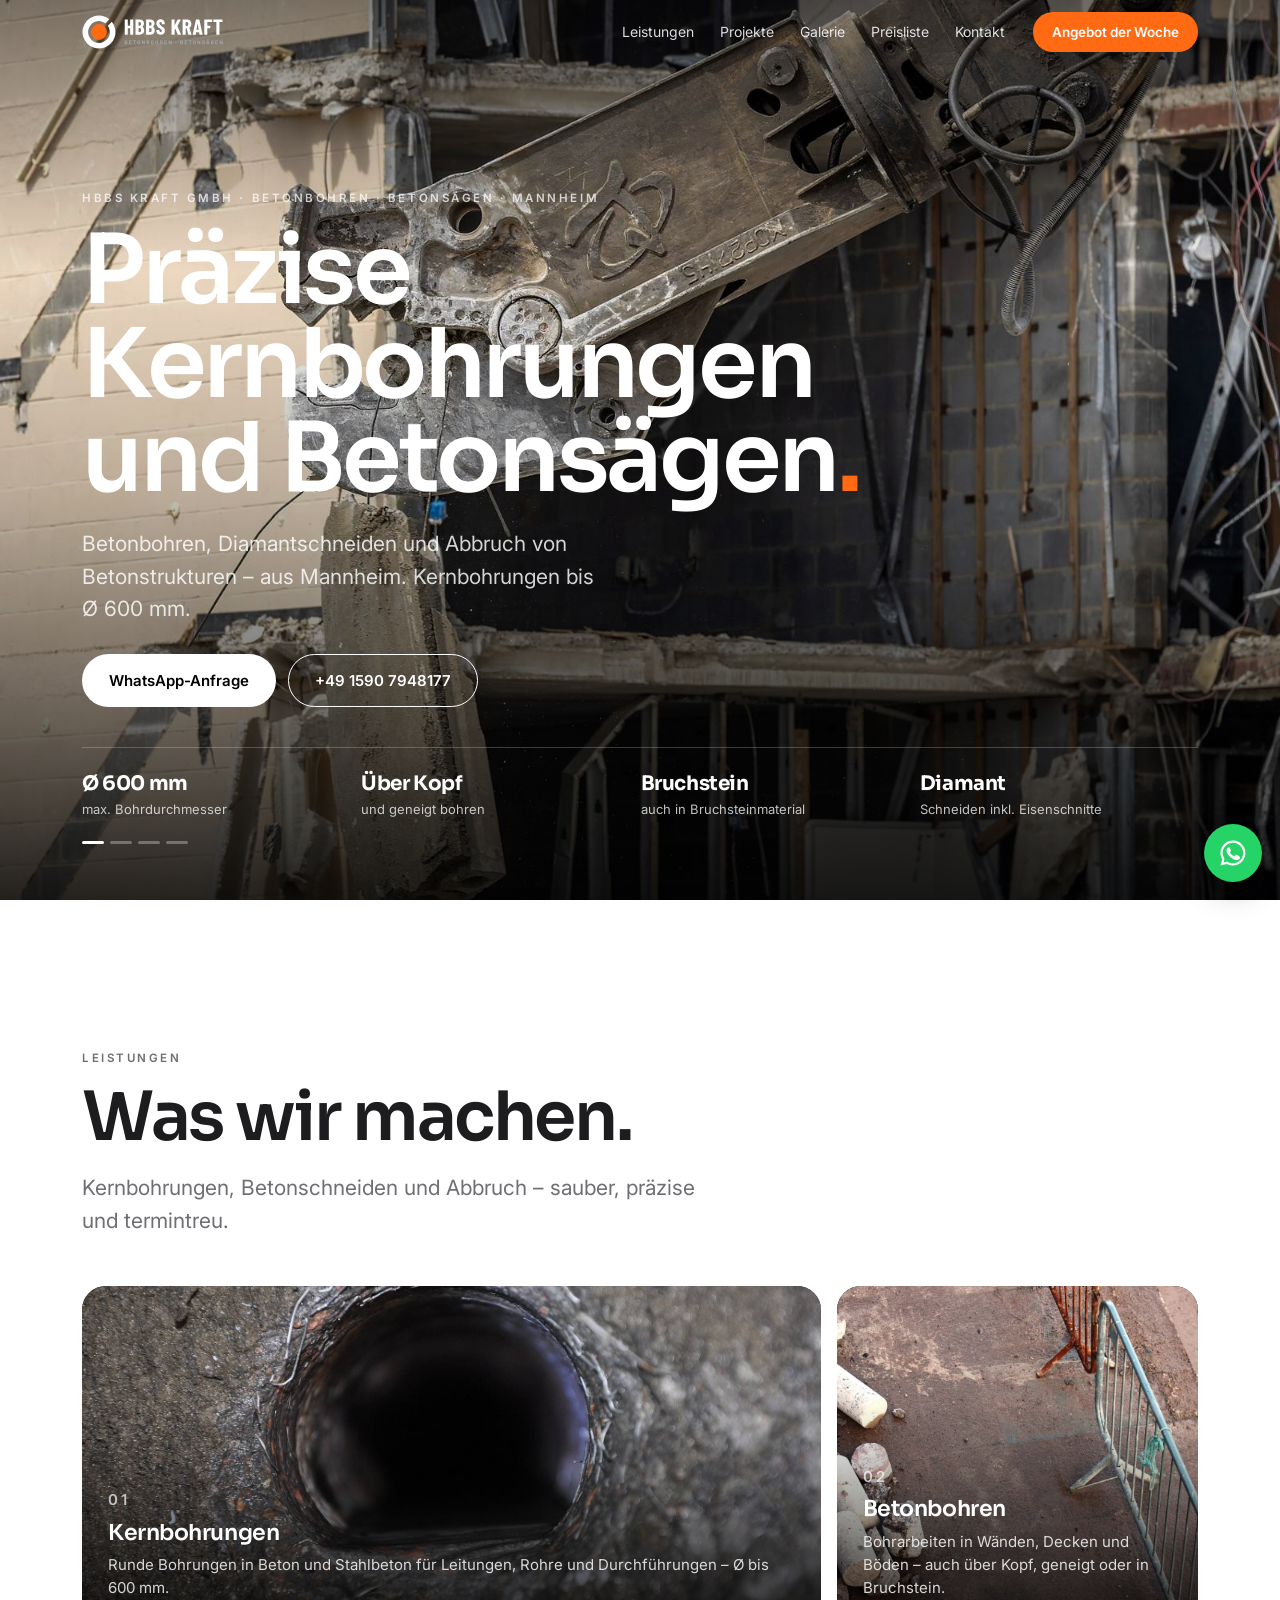
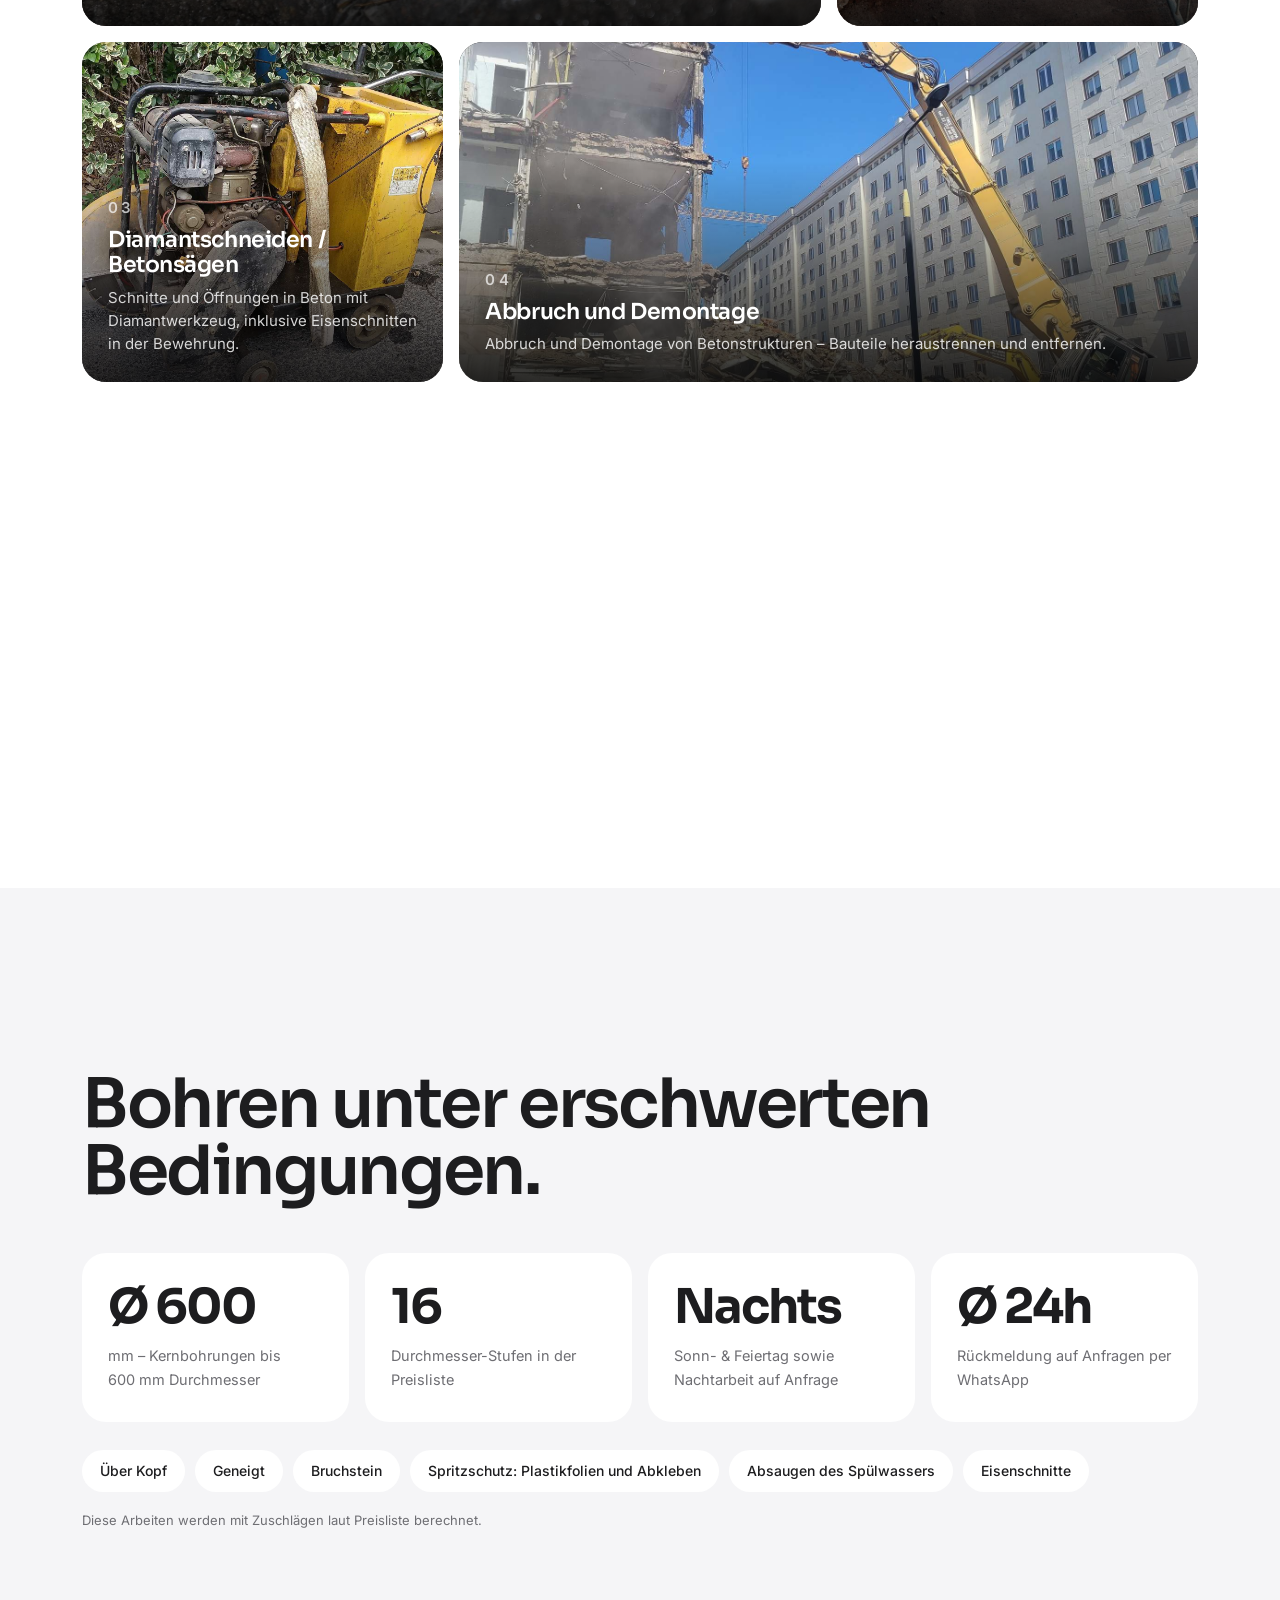
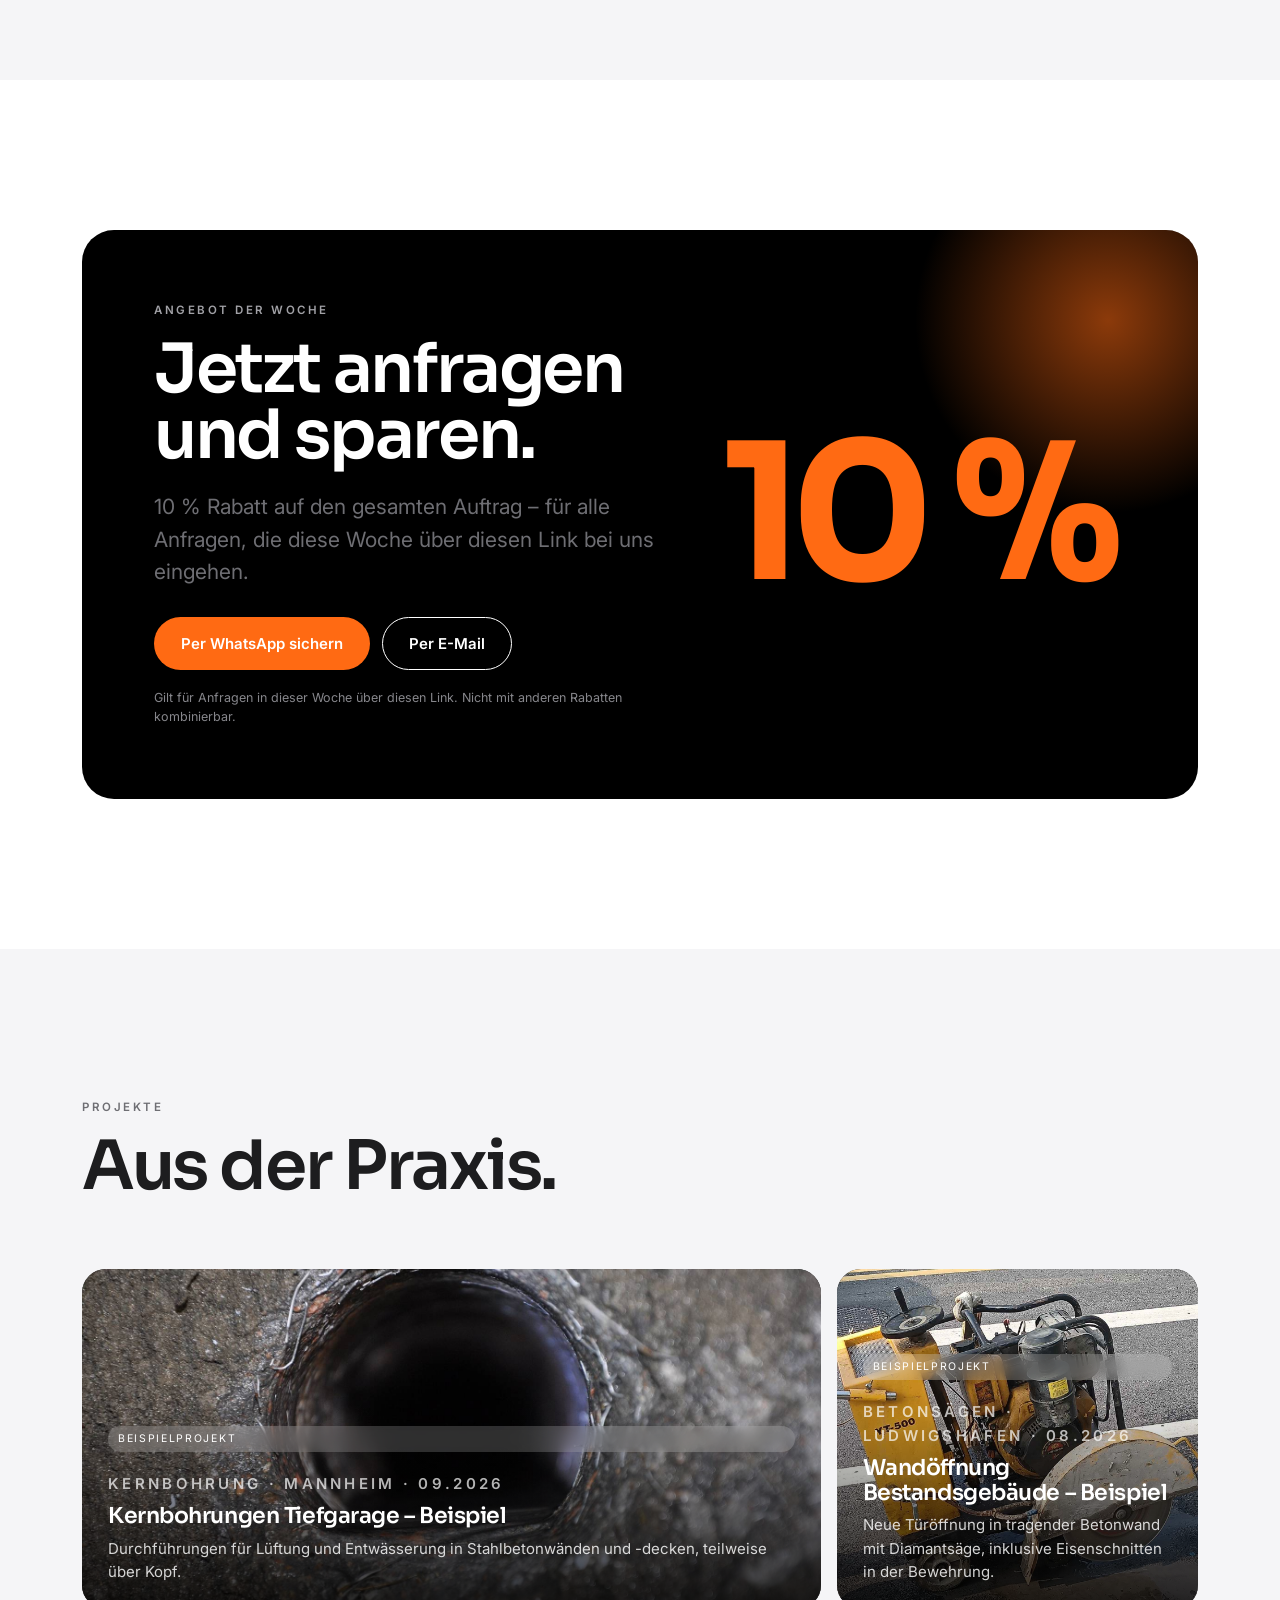
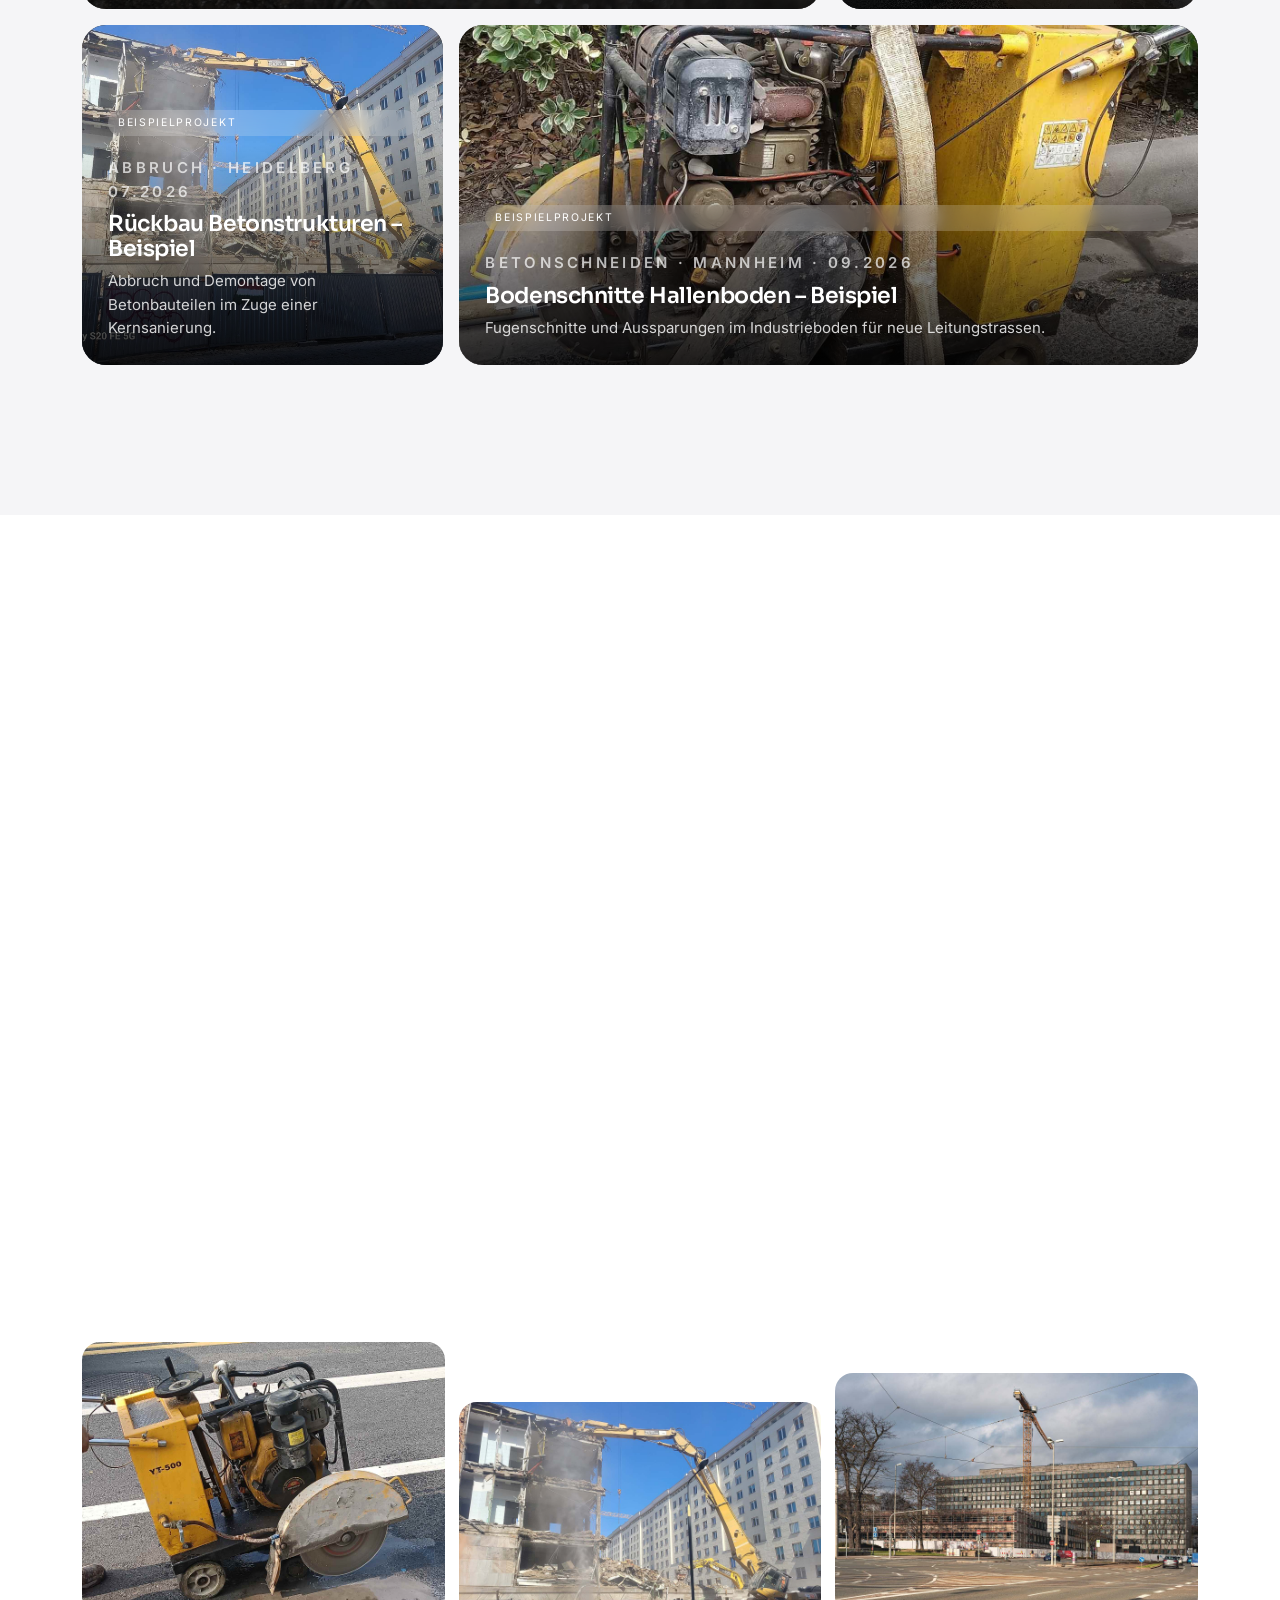
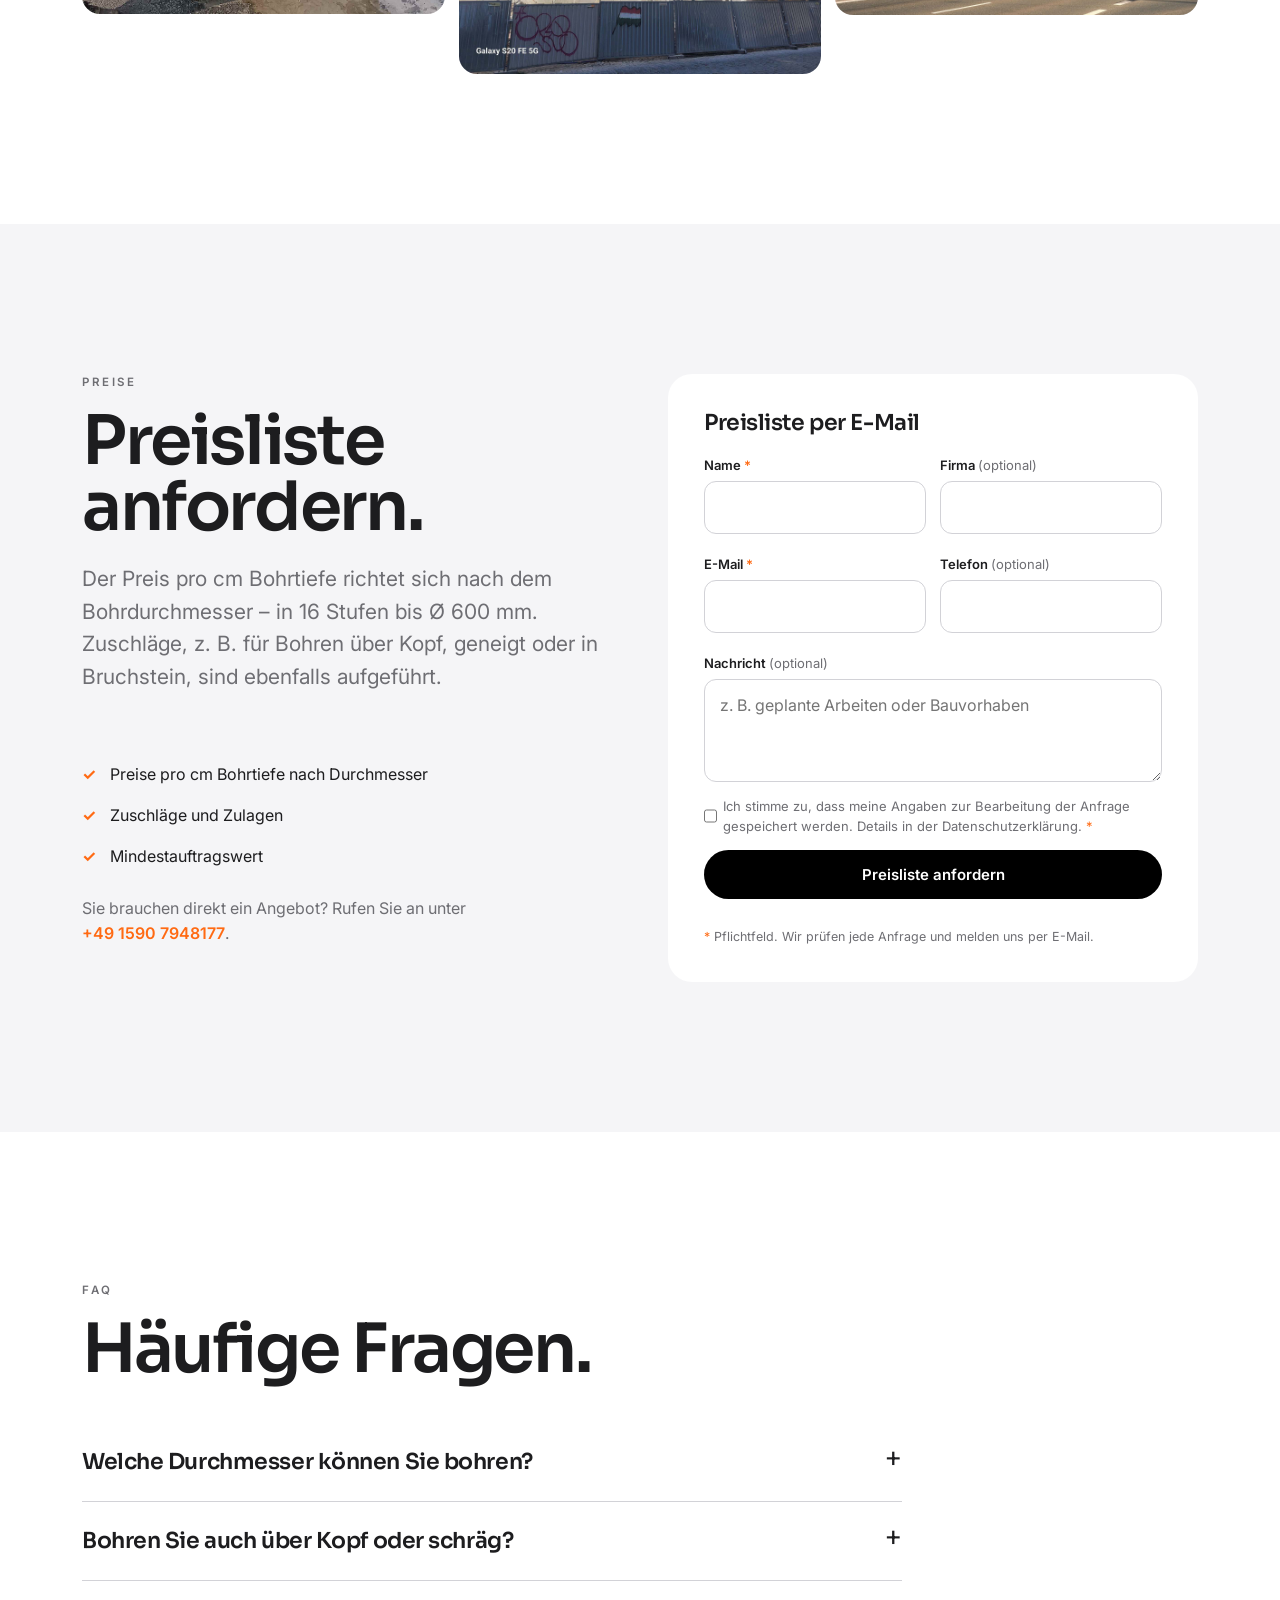
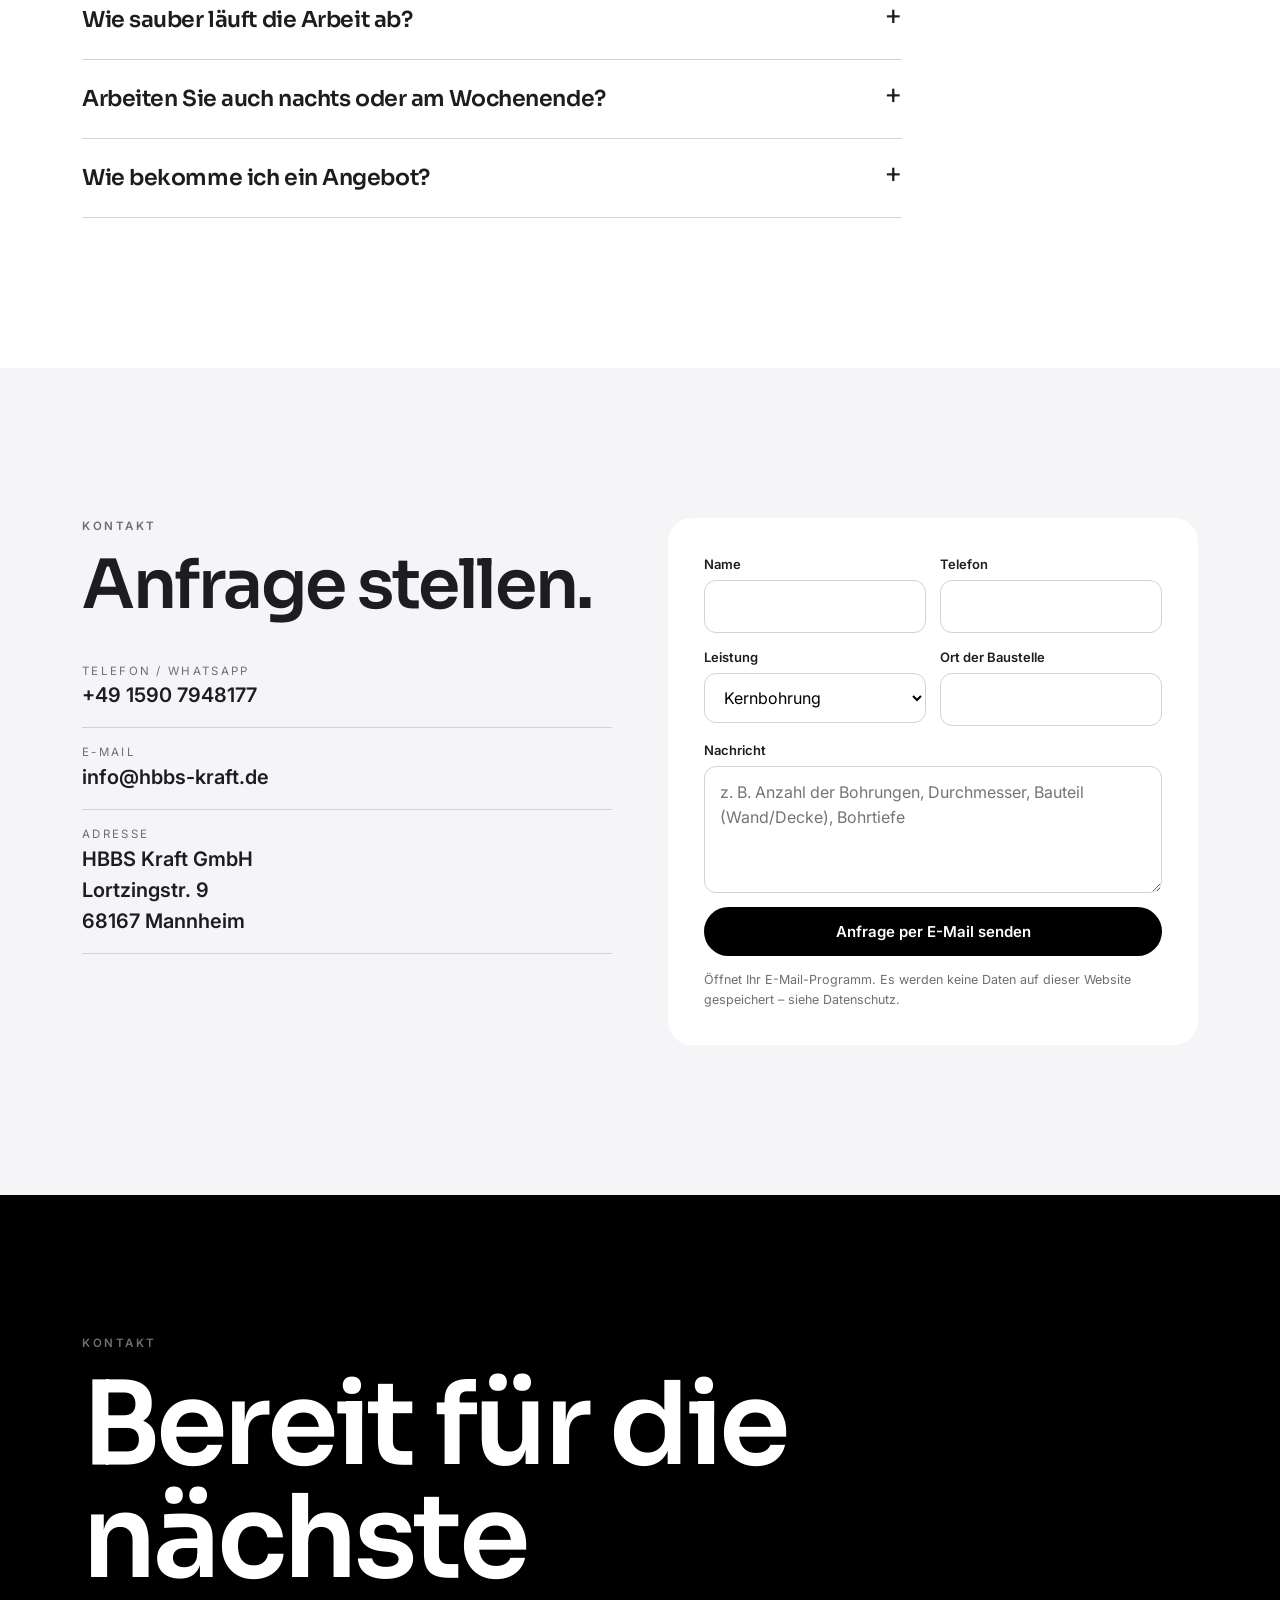
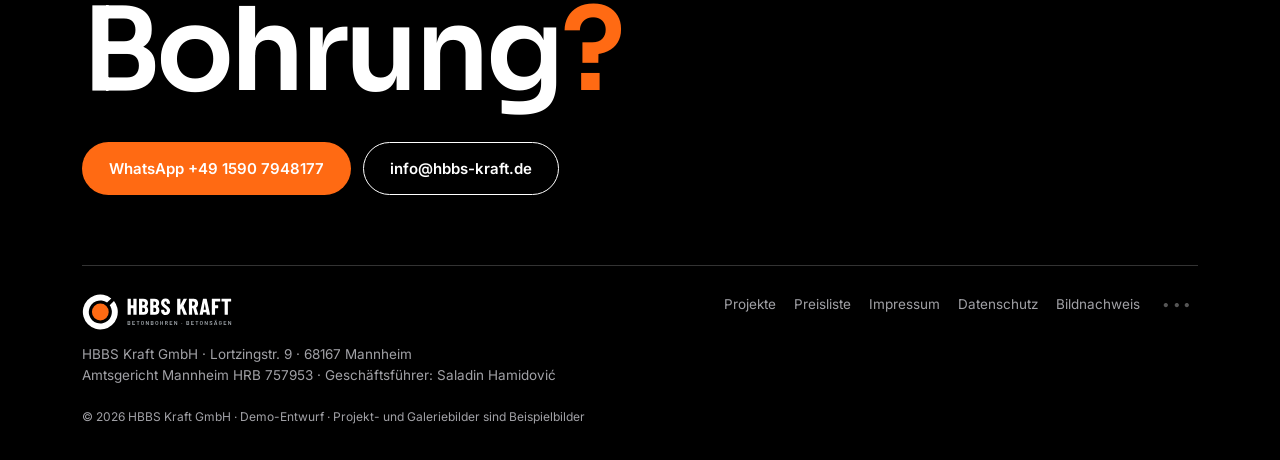
==== commit 7125e66b: "Echte Verwaltung: Inhalte aus content/*.json, Admin schreibt via GitHub API" ====
--- a/index.html
+++ b/index.html
@@ -113,4 +113,4 @@
 <p style="margin-top:22px;font-size:12px">© 2026 HBBS Kraft GmbH · Demo-Entwurf · Projekt- und Galeriebilder sind Beispielbilder</p></div></footer>
 <a class="wa" href="https://wa.me/4915907948177" aria-label="WhatsApp"><svg viewBox="0 0 24 24"><path d="M12 2a10 10 0 0 0-8.6 15.1L2 22l5-1.3A10 10 0 1 0 12 2zm0 18.2c-1.5 0-3-.4-4.3-1.2l-.3-.2-3 .8.8-2.9-.2-.3A8.2 8.2 0 1 1 12 20.2zm4.5-6.1c-.2-.1-1.5-.7-1.7-.8-.2-.1-.4-.1-.6.1l-.8 1c-.1.2-.3.2-.5.1a6.7 6.7 0 0 1-3.3-2.9c-.3-.4.2-.4.7-1.4.1-.2 0-.3 0-.4l-.8-1.8c-.2-.5-.4-.4-.6-.4h-.5a1 1 0 0 0-.7.3 3 3 0 0 0-.9 2.2 5.2 5.2 0 0 0 1.1 2.8 11.9 11.9 0 0 0 4.6 4c1.7.7 2.4.8 3.2.7.5-.1 1.5-.6 1.8-1.2.2-.6.2-1.1.1-1.2l-.5-.3z"/></svg></a><button class="top" aria-label="Nach oben">↑</button>
 <div class="lb" hidden><img alt=""></div>
-<script src="assets/data/demo.js"></script><script src="assets/app.js?v=2" defer></script><script src="assets/pl.js" defer></script></body></html>+<script src="assets/data/demo.js"></script><script src="assets/app.js?v=3" defer></script><script src="assets/pl.js" defer></script></body></html>
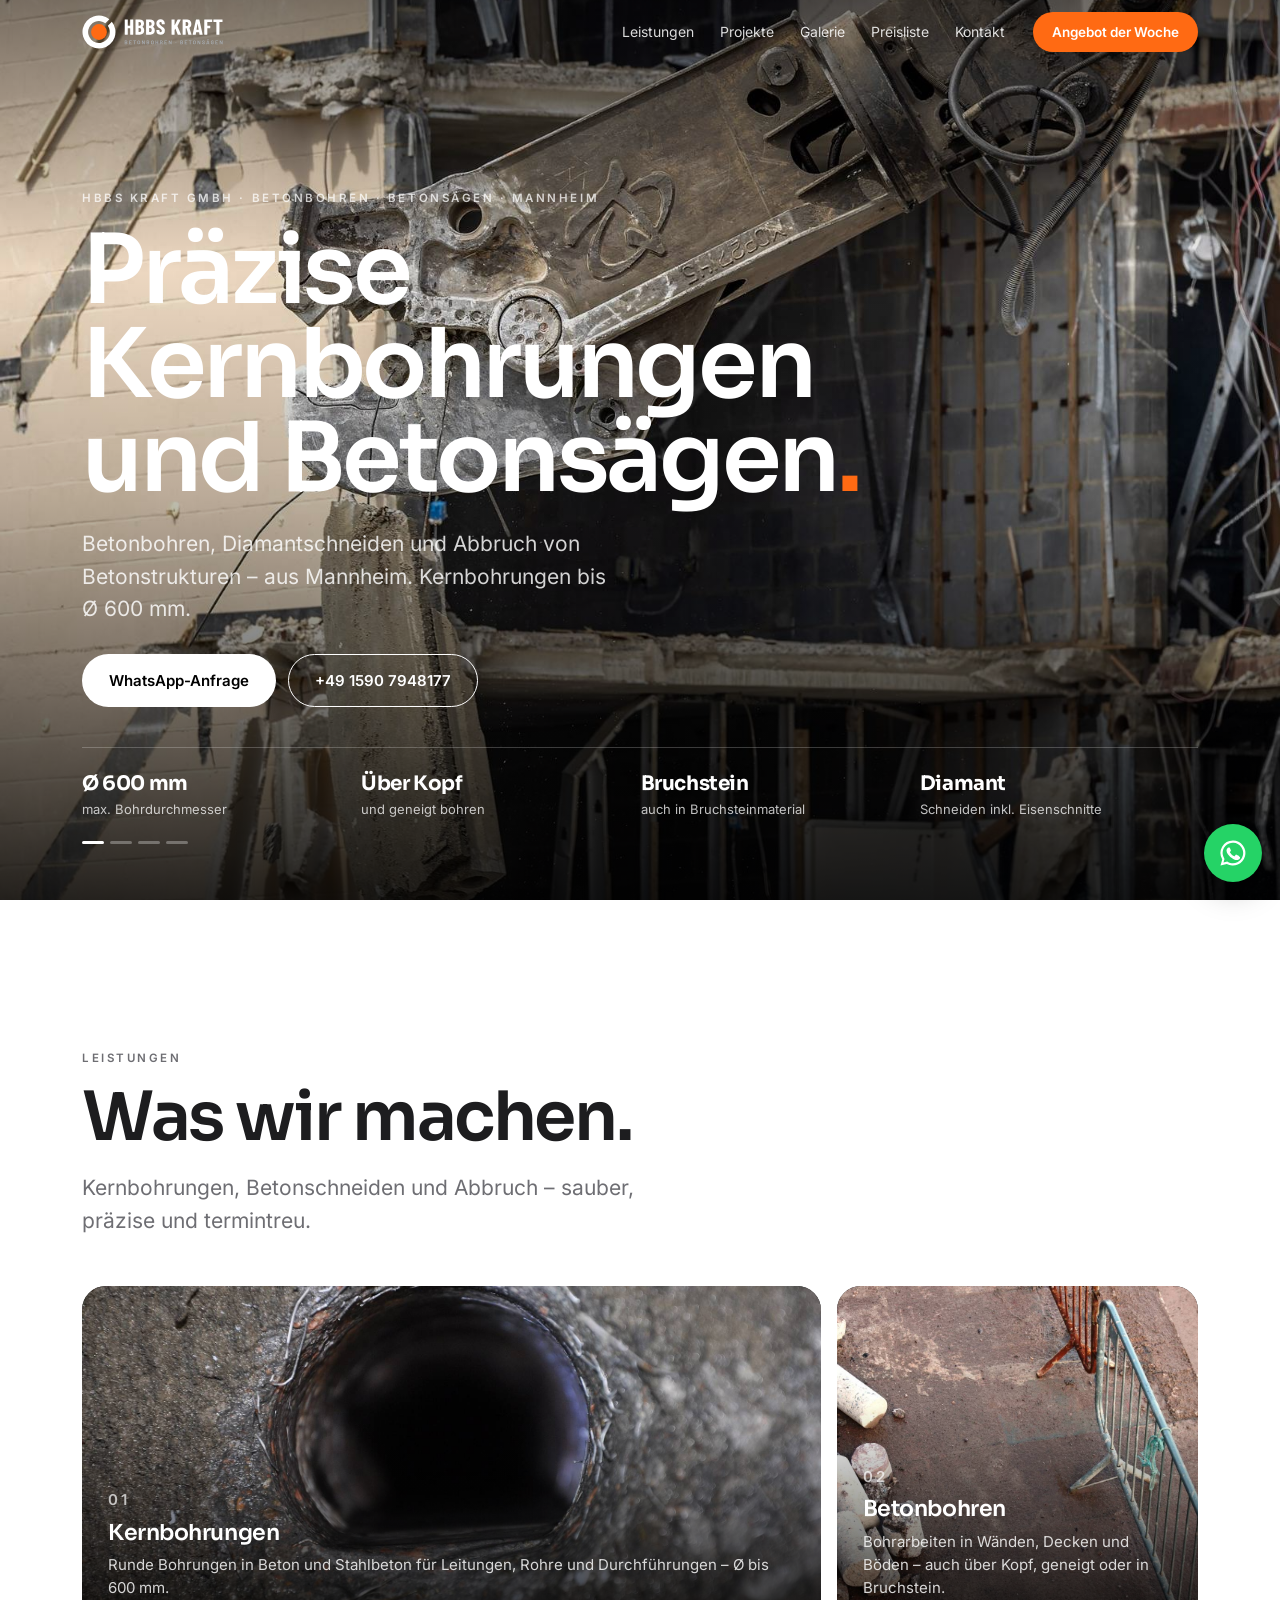
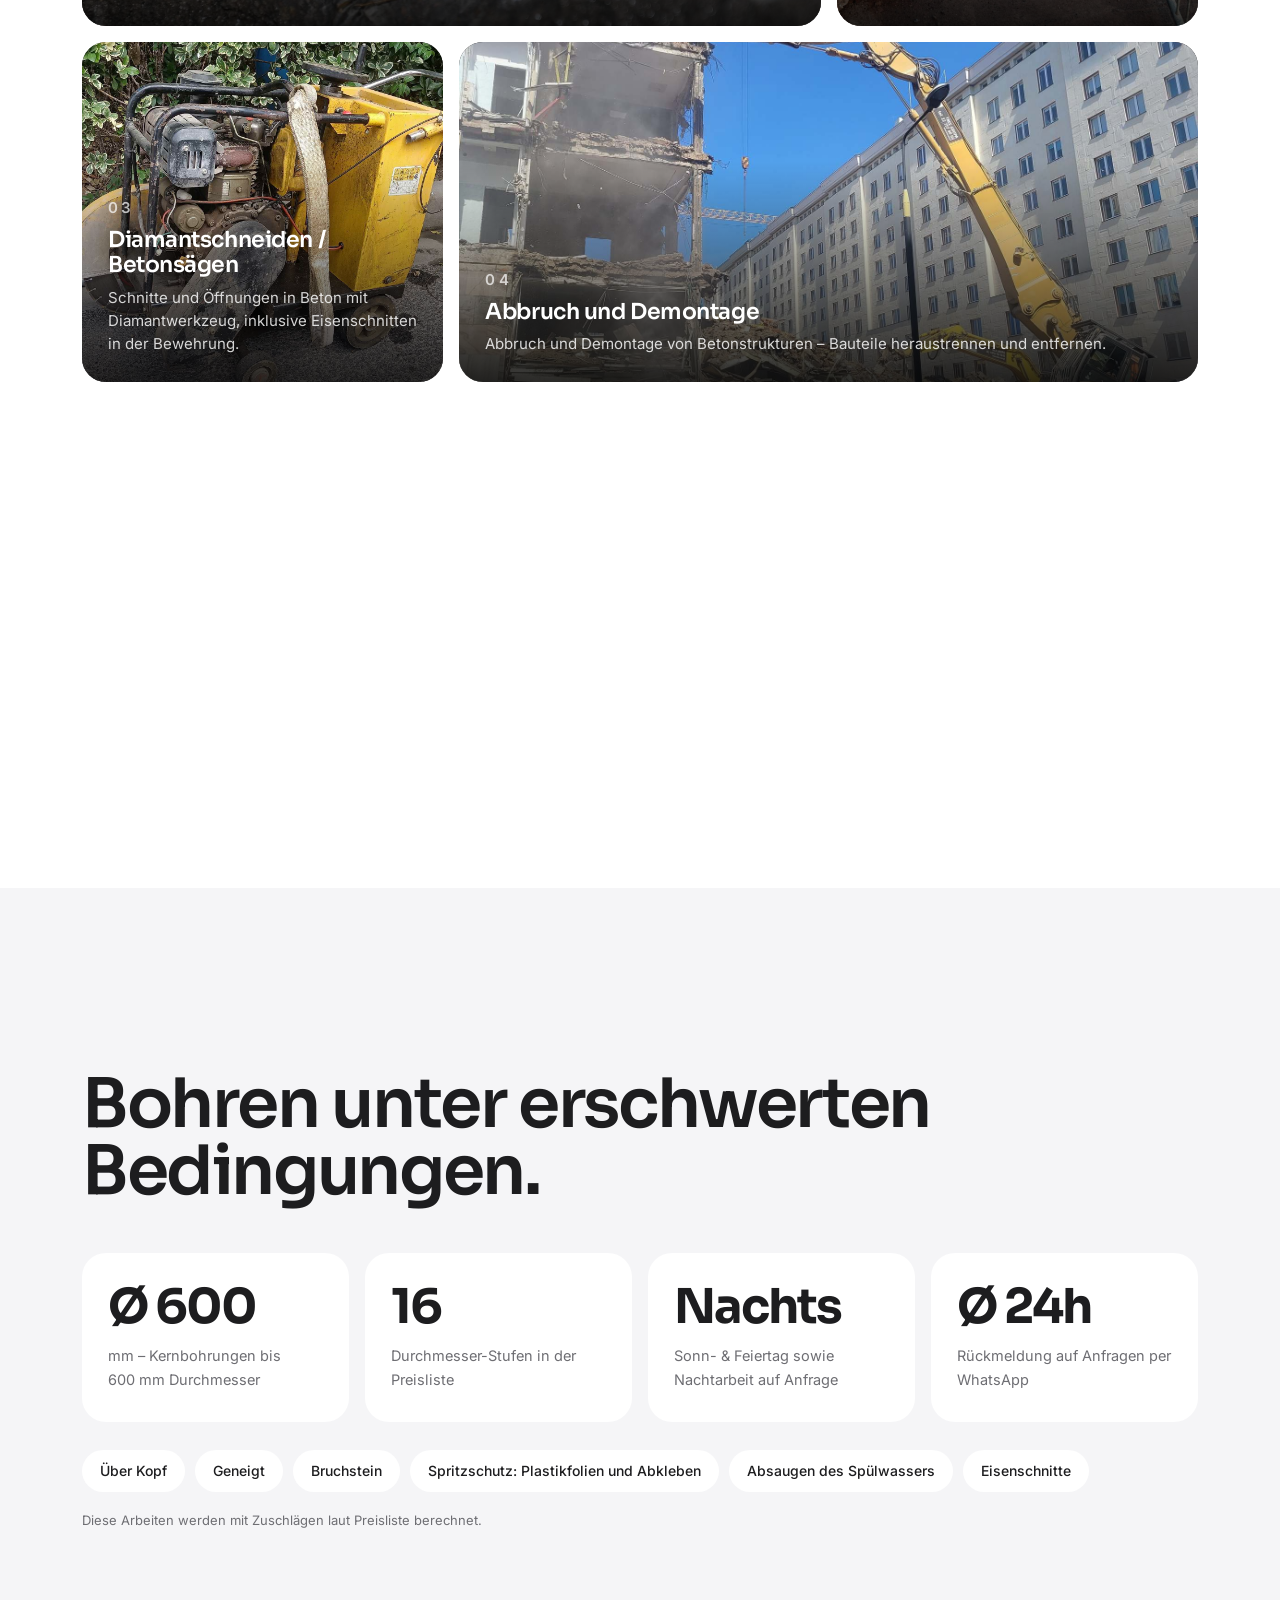
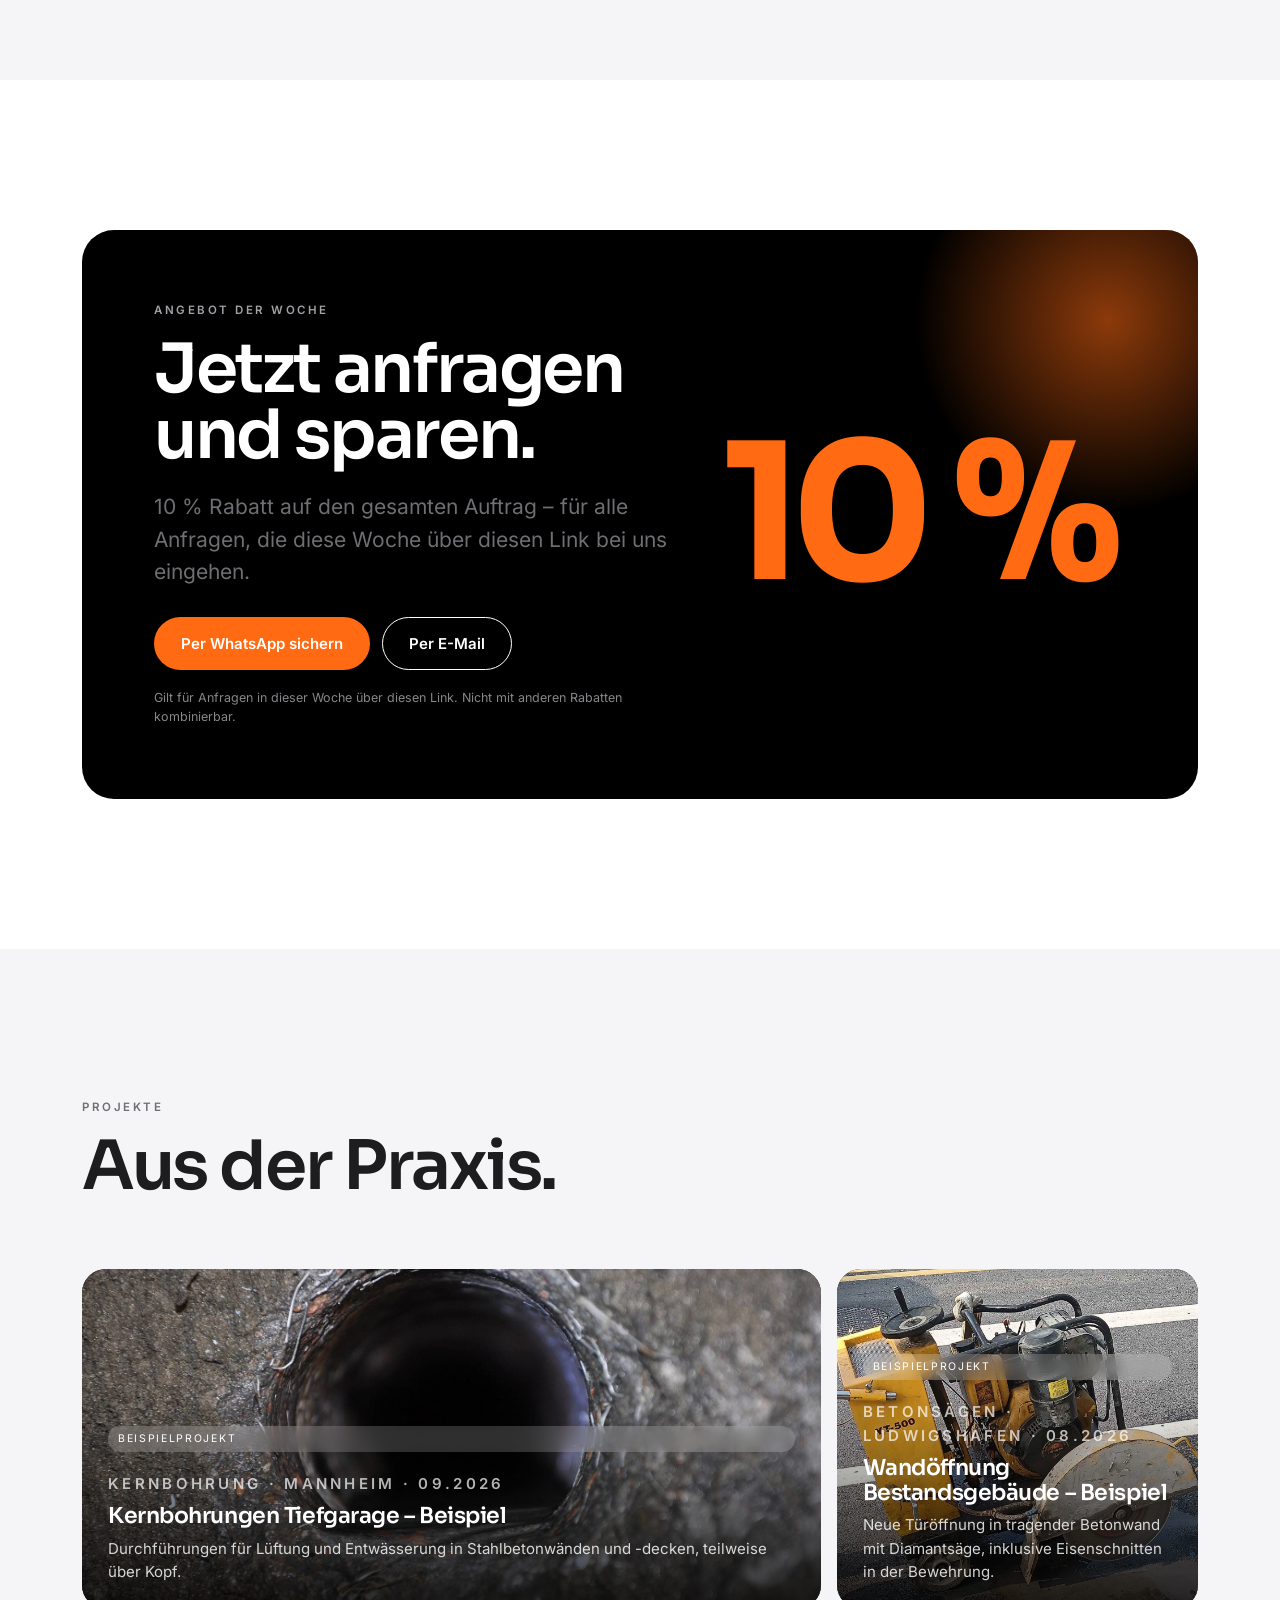
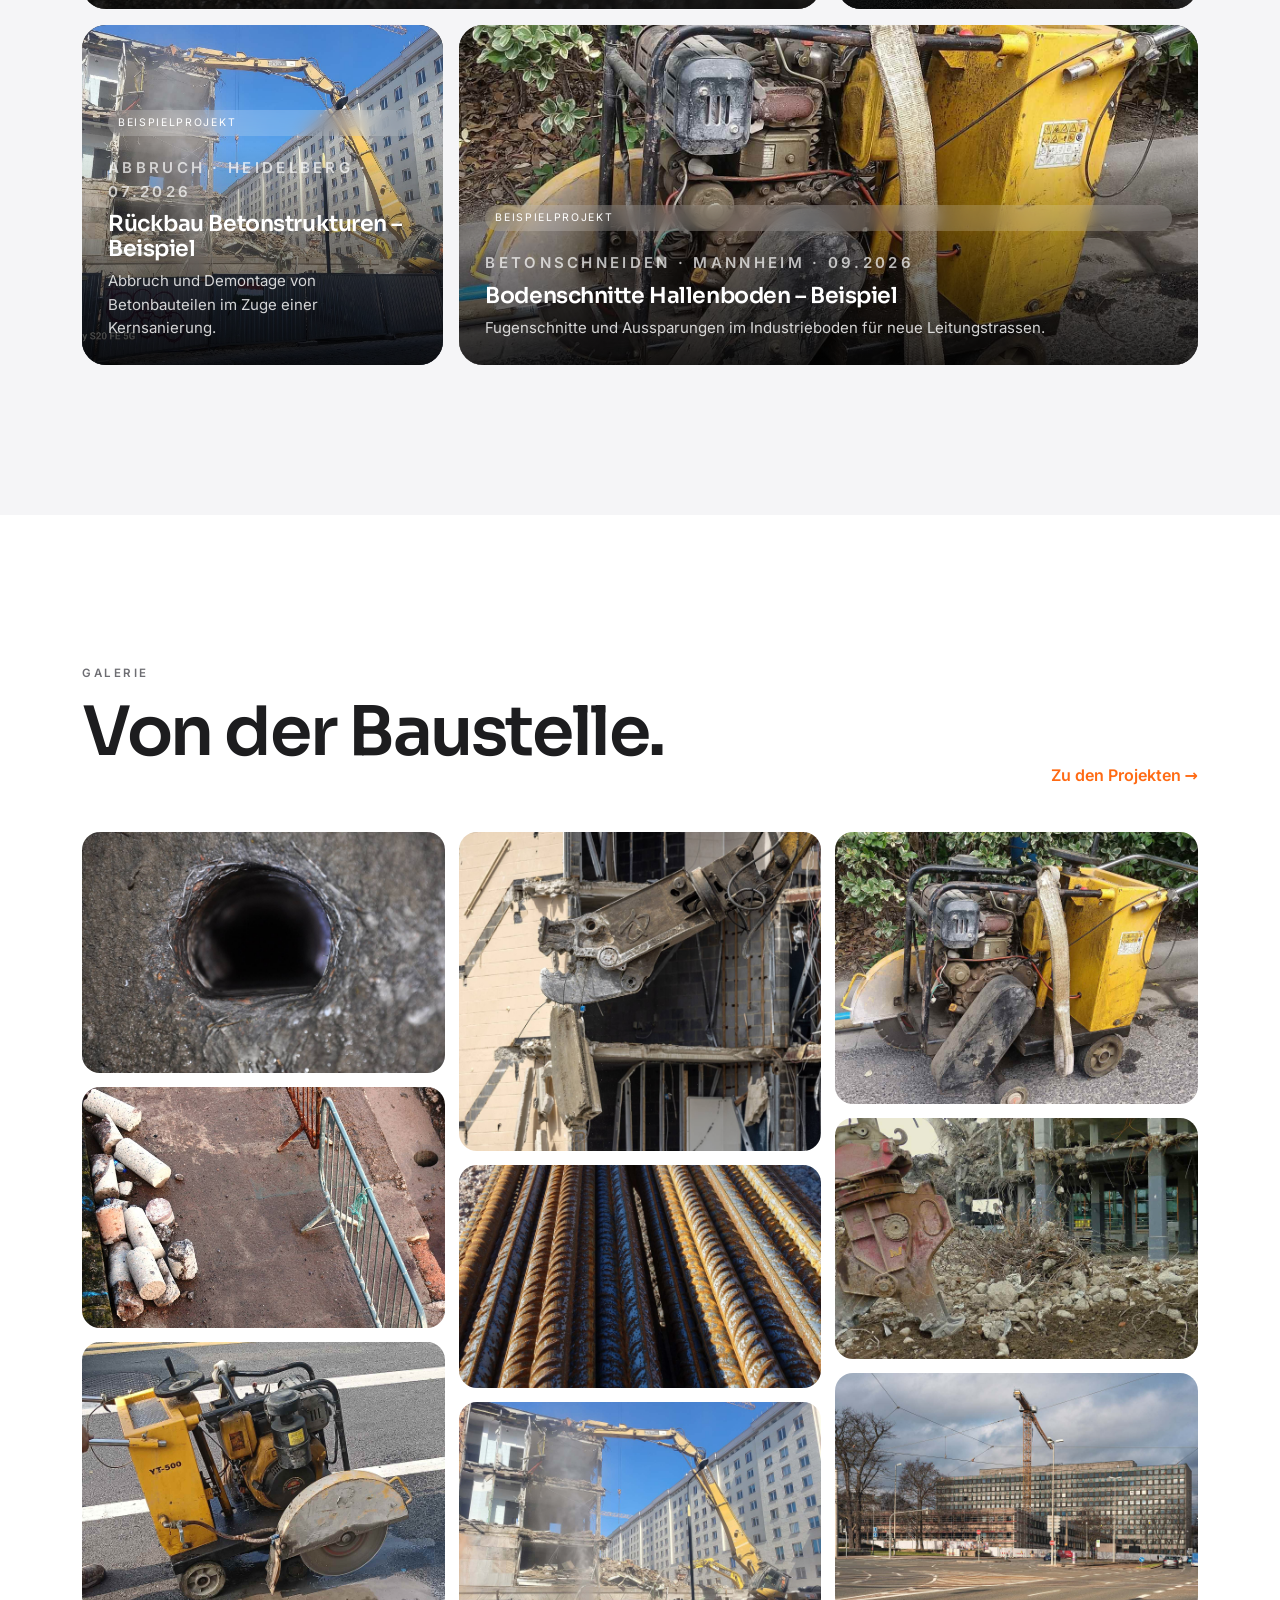
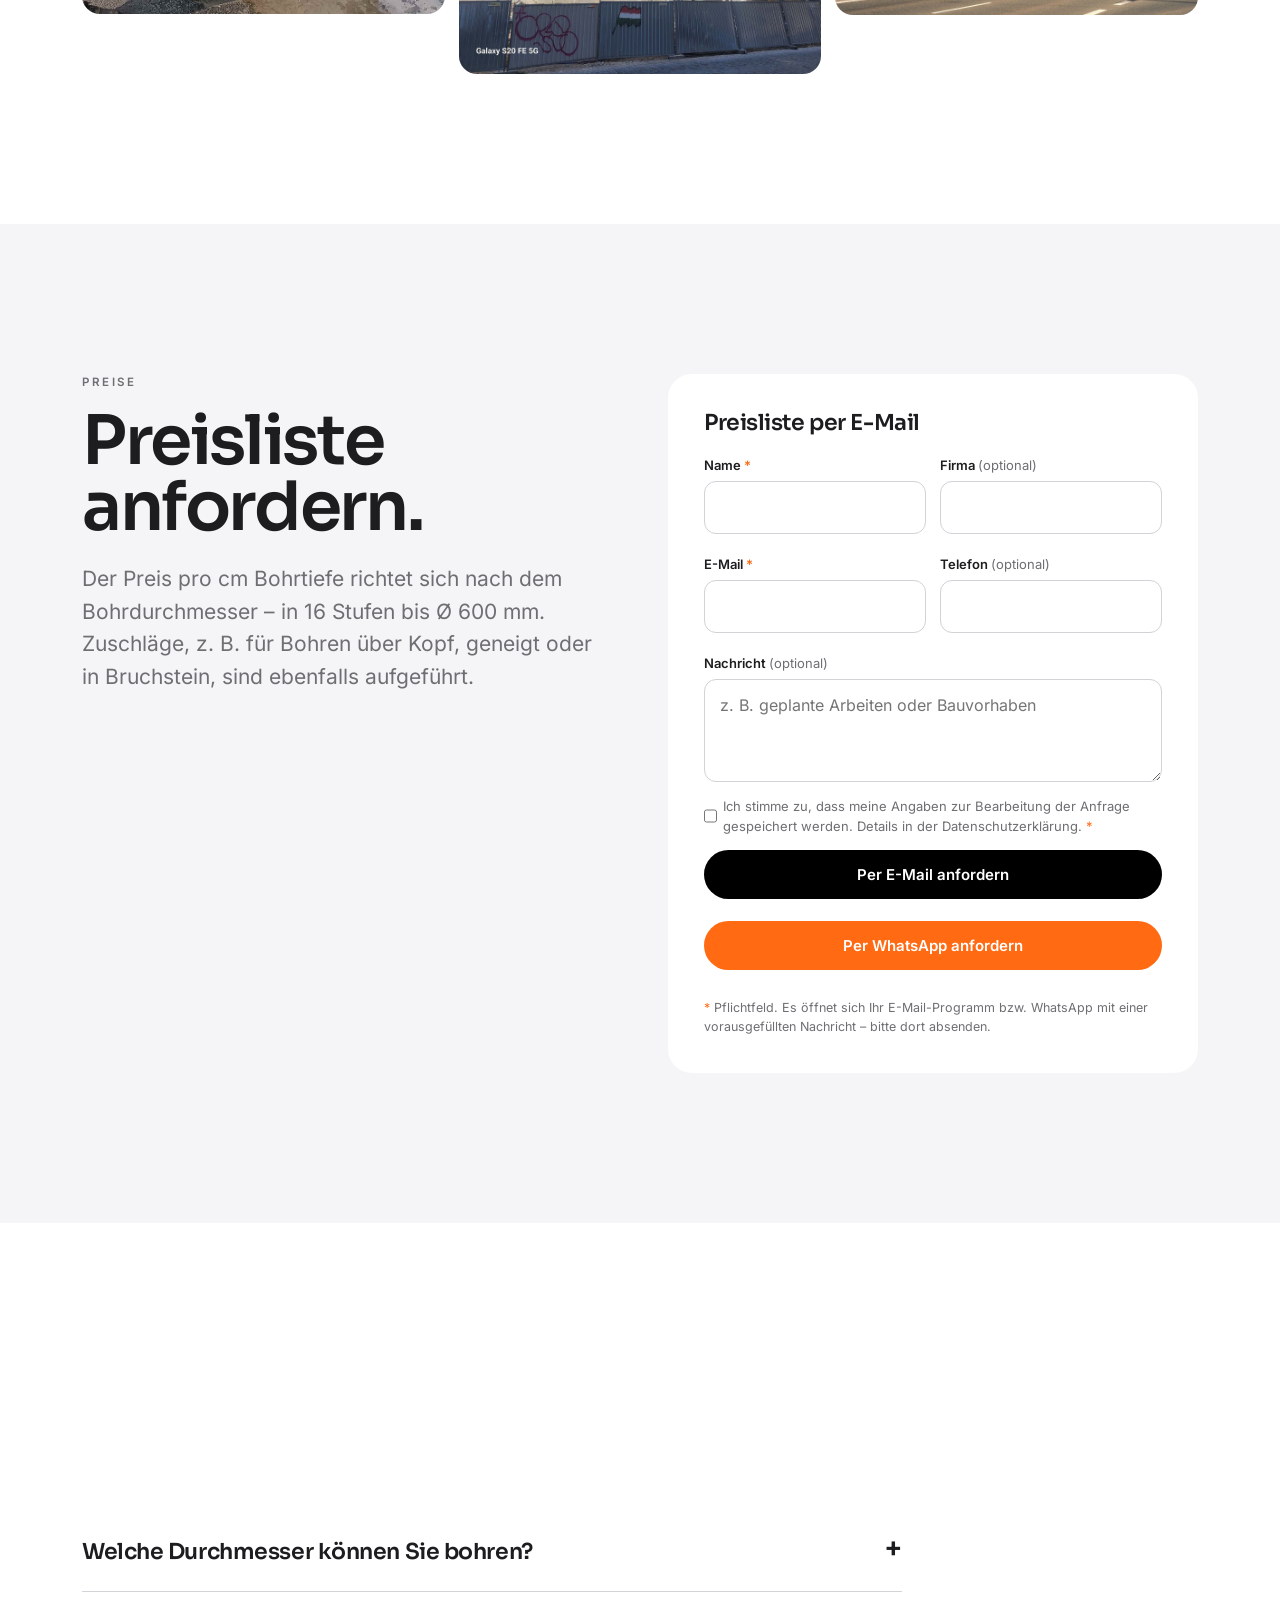
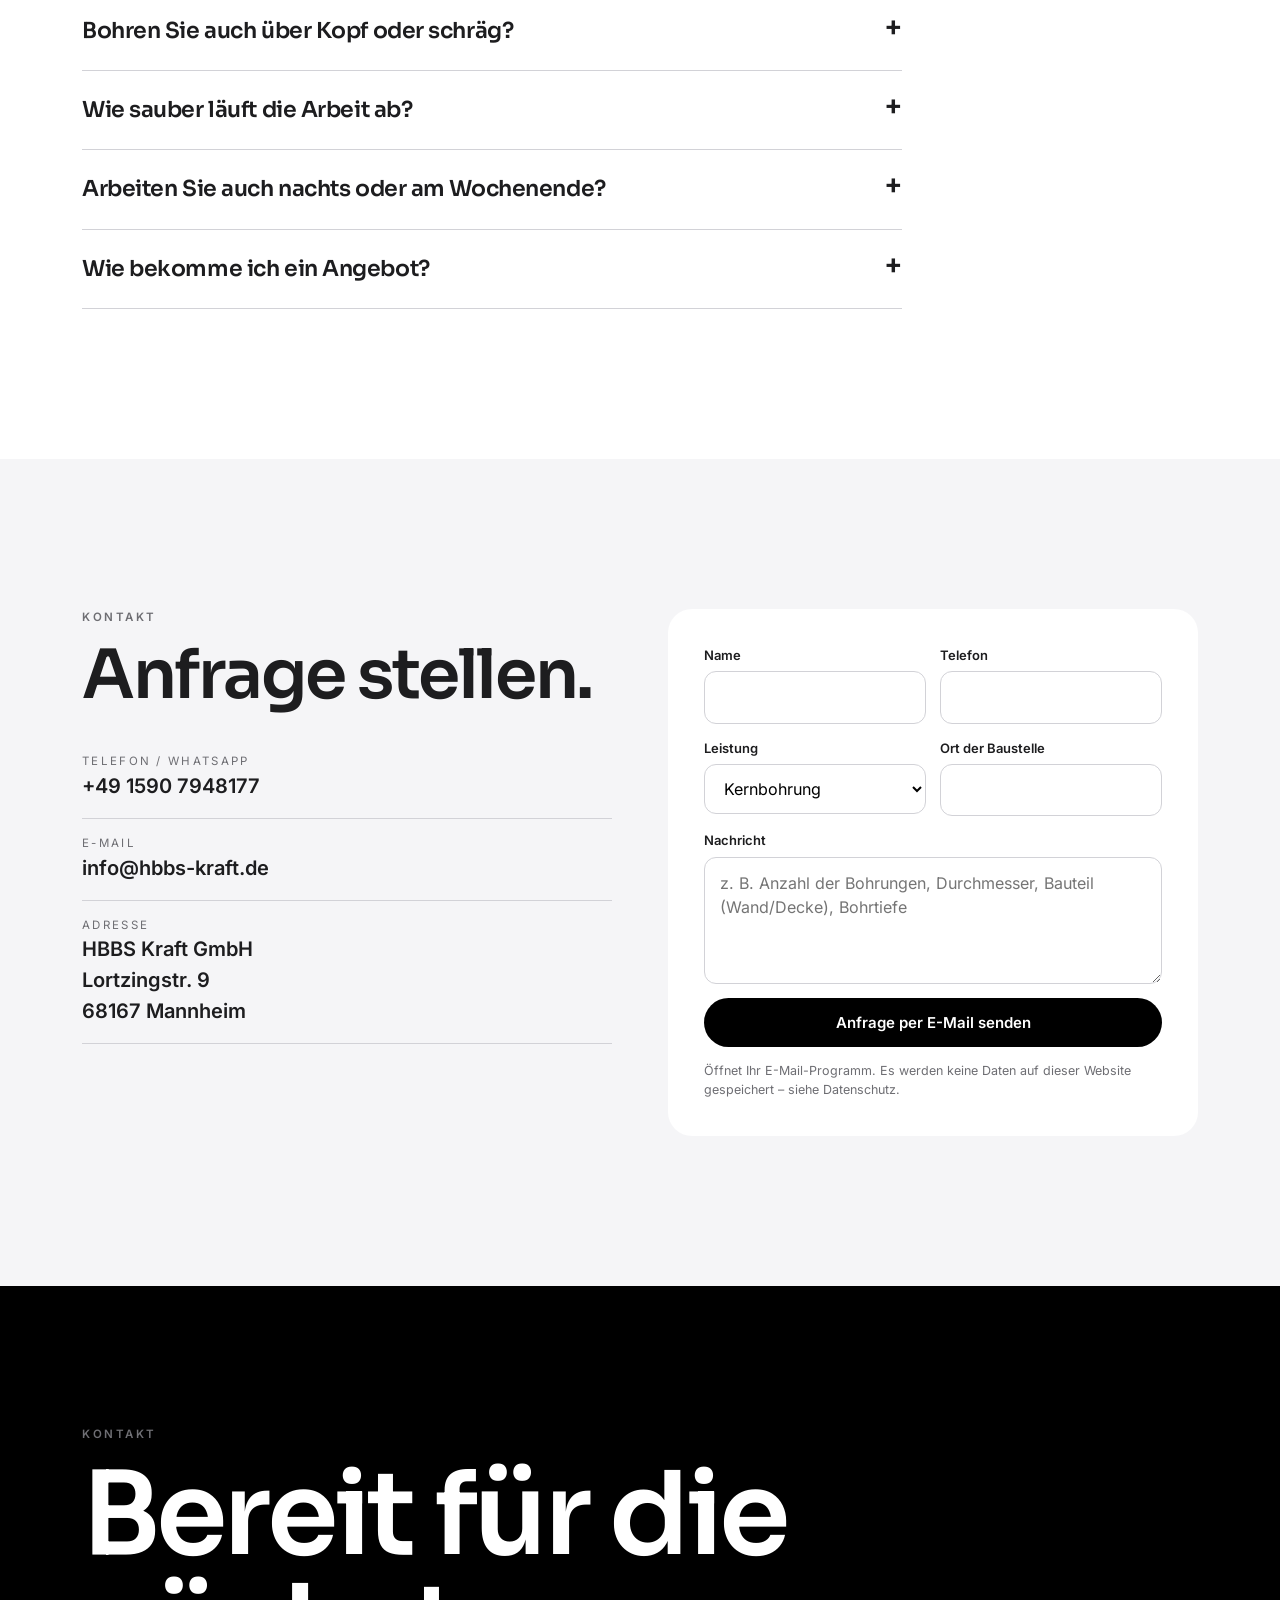
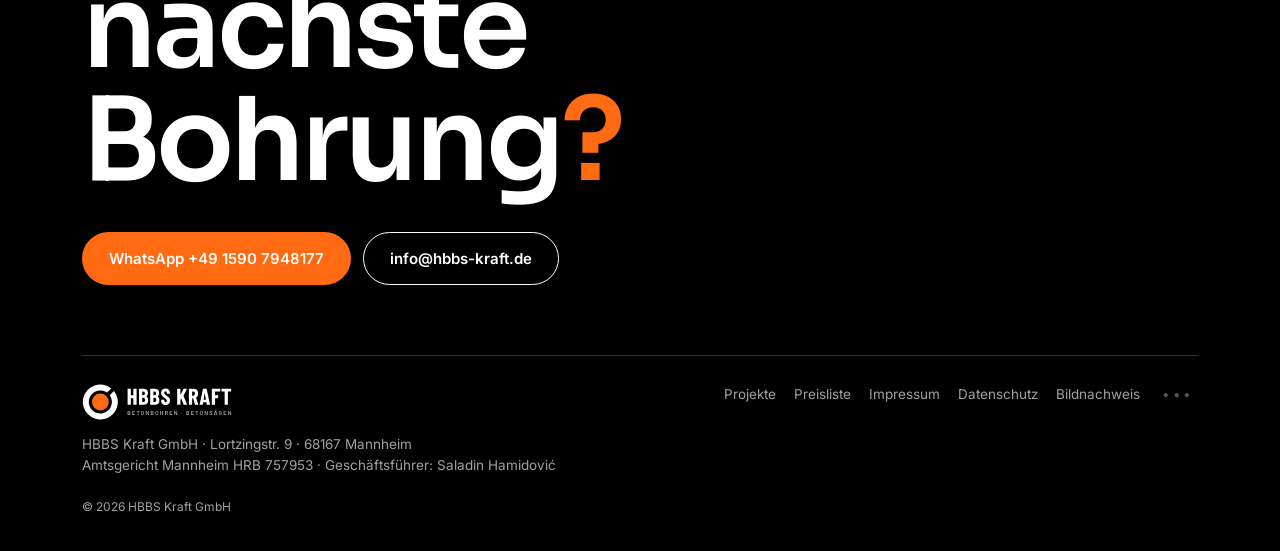
==== commit 28e62a7c: "Go live on hbbs-kraft.de: custom domain, remove demo notices, SEO, self-hosted fonts, Datenschutz, P" ====
--- a/index.html
+++ b/index.html
@@ -1,8 +1,7 @@
 <!doctype html><html lang="de"><head><meta charset="utf-8"><meta name="viewport" content="width=device-width, initial-scale=1, viewport-fit=cover">
 <title>HBBS Kraft GmbH – Kernbohrungen und Betonsägen in Mannheim</title><meta name="description" content="HBBS Kraft GmbH aus Mannheim: Kernbohrungen bis Ø 600 mm, Betonbohren, Diamantschneiden/Betonsägen, Abbruch und Demontage von Betonstrukturen.">
-<meta name="robots" content="noindex, nofollow"><meta name="theme-color" content="#000000"><link rel="icon" href="assets/mark.svg" type="image/svg+xml">
-<link rel="preconnect" href="https://fonts.googleapis.com"><link rel="preconnect" href="https://fonts.gstatic.com" crossorigin>
-<link href="https://fonts.googleapis.com/css2?family=Inter:wght@400;500;600;700&family=Sora:wght@600;700&display=swap" rel="stylesheet">
+<meta name="robots" content="index, follow"><link rel="canonical" href="https://hbbs-kraft.de/"><meta property="og:url" content="https://hbbs-kraft.de/"><meta name="theme-color" content="#000000"><link rel="icon" href="assets/mark.svg" type="image/svg+xml">
+<link rel="stylesheet" href="assets/fonts/fonts.css">
 <script>(function(){var h=document.documentElement,rm=matchMedia('(prefers-reduced-motion: reduce)').matches;h.className=rm?'js rm':'js motion';var s=0;try{if(!rm&&!sessionStorage.getItem('hbbs-intro')){sessionStorage.setItem('hbbs-intro','1');s=1}}catch(e){}if(s){h.classList.add('is-loading');var P=window.performance,n=function(){return P&&P.now?P.now():Date.now()},t0=n(),d=0,end=function(){if(d)return;d=1;h.classList.add('loader-out');setTimeout(function(){h.classList.remove('is-loading','loader-out')},520)};addEventListener('load',function(){setTimeout(end,Math.max(0,1400-(n()-t0)))});setTimeout(end,2500)}})()</script><link rel="stylesheet" href="assets/v2.css?v=2"></head><body>
 <div class="loader" aria-hidden="true">
   <div class="ld-stage">
@@ -62,9 +61,8 @@
 <ul class="checks fu"><li>Preise pro cm Bohrtiefe nach Durchmesser</li><li>Zuschläge und Zulagen</li><li>Mindestauftragswert</li></ul>
 <p class="fu" style="color:var(--mut)">Sie brauchen direkt ein Angebot? Rufen Sie an unter <a class="more" href="tel:+4915907948177">+49&nbsp;1590&nbsp;7948177</a>.</p></div>
 <div class="plbox">
-      <!-- Preisliste-Anfrage. Auf GitHub Pages (Demo) gibt es kein Backend: site.js zeigt dann nur den Erfolgszustand,
-           es werden KEINE Daten gesendet. Auf echtem PHP-Hosting geht das Formular an anfrage.php (siehe FORM_MODE in site.js). -->
-      <form class="form pform" id="preisliste-form" action="anfrage.php" method="post" novalidate>
+      <!-- Preisliste-Anfrage: kein Backend; pl.js öffnet eine vorausgefüllte E-Mail oder WhatsApp-Nachricht an HBBS Kraft. -->
+      <form class="form pform" id="preisliste-form" action="mailto:info@hbbs-kraft.de" method="post" enctype="text/plain" novalidate>
         <h3 class="form-title full">Preisliste per E-Mail</h3>
         <input type="hidden" name="formular" value="preisliste">
         <input type="hidden" name="ts" value="">
@@ -78,17 +76,16 @@
           <label class="consent"><input type="checkbox" name="einwilligung" value="ja" required aria-describedby="e-consent"><span>Ich stimme zu, dass meine Angaben zur Bearbeitung der Anfrage gespeichert werden. Details in der <a href="datenschutz.html#preisliste">Datenschutzerklärung</a>. <span class="req" aria-hidden="true">*</span></span></label>
           <span class="err" id="e-consent"></span>
         </div>
-        <button class="btn b-dark full" type="submit">Preisliste anfordern</button>
+        <button class="btn b-dark full" type="submit" value="mail">Per E-Mail anfordern</button><button class="btn b-o full" type="submit" value="wa" style="margin-top:8px">Per WhatsApp anfordern</button>
         <p class="form-status full" role="alert"></p>
-        <p class="fine full"><span class="req">*</span> Pflichtfeld. Wir prüfen jede Anfrage und melden uns per E-Mail.</p>
+        <p class="fine full"><span class="req">*</span> Pflichtfeld. Es öffnet sich Ihr E-Mail-Programm bzw. WhatsApp mit einer vorausgefüllten Nachricht – bitte dort absenden.</p>
       </form>
       <div class="pl-success" id="pl-success" role="status" tabindex="-1" hidden>
         <span class="ok"><svg viewBox="0 0 24 24" aria-hidden="true"><path d="m5 12.5 4.5 4.5L19 7.5"/></svg></span>
-        <h3>Danke für Ihre Anfrage<span class="pl-name"></span>.</h3>
-        <p>Wir prüfen Ihre Anfrage und senden Ihnen die aktuelle Preisliste per E-Mail<span class="pl-mail"></span>.</p>
+        <h3>Fast geschafft<span class="pl-name"></span>.</h3>
+        <p>Bitte senden Sie die vorausgefüllte Nachricht in Ihrem <span class="pl-chan">E-Mail-Programm</span> ab. Danach senden wir Ihnen die aktuelle Preisliste<span class="pl-mail"></span> zu. Falls sich nichts geöffnet hat: <a href="mailto:info@hbbs-kraft.de?subject=Preisliste%20anfordern">info@hbbs-kraft.de</a> oder <a href="https://wa.me/4915907948177">WhatsApp</a>.</p>
         <p>Bei Rückfragen erreichen Sie uns unter <a href="tel:+4915907948177">+49&nbsp;1590&nbsp;7948177</a>.</p>
-        <p class="demo" hidden>Demo-Modus: Auf dieser Vorschau-Seite wurden keine Daten übertragen.</p>
-        <button class="btn b-white" type="button" data-reset>Neue Anfrage</button>
+                <button class="btn b-white" type="button" data-reset>Neue Anfrage</button>
       </div>
     </div></div></section>
 
@@ -110,7 +107,7 @@
 <div class="cta" style="margin-top:34px"><a class="btn b-o" href="https://wa.me/4915907948177">WhatsApp +49 1590 7948177</a><a class="btn b-ghost" style="color:#fff" href="mailto:info@hbbs-kraft.de">info@hbbs-kraft.de</a></div>
 <div class="row"><div><img src="assets/logo-dark.svg" alt="HBBS Kraft" width="150" height="36" style="margin-bottom:14px">HBBS Kraft GmbH · Lortzingstr. 9 · 68167 Mannheim<br>Amtsgericht Mannheim HRB 757953 · Geschäftsführer: Saladin Hamidović</div>
 <nav><a href="projekte.html">Projekte</a><a href="index.html#preise">Preisliste</a><a href="impressum.html">Impressum</a><a href="datenschutz.html">Datenschutz</a><a href="bildnachweis.html">Bildnachweis</a><a class="dots3" href="admin.html" aria-label="Verwaltung">•••</a></nav></div>
-<p style="margin-top:22px;font-size:12px">© 2026 HBBS Kraft GmbH · Demo-Entwurf · Projekt- und Galeriebilder sind Beispielbilder</p></div></footer>
+<p style="margin-top:22px;font-size:12px">© 2026 HBBS Kraft GmbH</p></div></footer>
 <a class="wa" href="https://wa.me/4915907948177" aria-label="WhatsApp"><svg viewBox="0 0 24 24"><path d="M12 2a10 10 0 0 0-8.6 15.1L2 22l5-1.3A10 10 0 1 0 12 2zm0 18.2c-1.5 0-3-.4-4.3-1.2l-.3-.2-3 .8.8-2.9-.2-.3A8.2 8.2 0 1 1 12 20.2zm4.5-6.1c-.2-.1-1.5-.7-1.7-.8-.2-.1-.4-.1-.6.1l-.8 1c-.1.2-.3.2-.5.1a6.7 6.7 0 0 1-3.3-2.9c-.3-.4.2-.4.7-1.4.1-.2 0-.3 0-.4l-.8-1.8c-.2-.5-.4-.4-.6-.4h-.5a1 1 0 0 0-.7.3 3 3 0 0 0-.9 2.2 5.2 5.2 0 0 0 1.1 2.8 11.9 11.9 0 0 0 4.6 4c1.7.7 2.4.8 3.2.7.5-.1 1.5-.6 1.8-1.2.2-.6.2-1.1.1-1.2l-.5-.3z"/></svg></a><button class="top" aria-label="Nach oben">↑</button>
 <div class="lb" hidden><img alt=""></div>
-<script src="assets/data/demo.js"></script><script src="assets/app.js?v=3" defer></script><script src="assets/pl.js" defer></script></body></html>+<script src="assets/data/demo.js"></script><script src="assets/app.js?v=3" defer></script><script src="assets/pl.js?v=2" defer></script></body></html>
--- a/assets/fonts/fonts.css
+++ b/assets/fonts/fonts.css
@@ -0,0 +1,108 @@
+/* latin-ext */
+@font-face {
+  font-family: 'Inter';
+  font-style: normal;
+  font-weight: 400;
+  font-display: swap;
+  src: url(inter-latin-ext.woff2) format('woff2');
+  unicode-range: U+0100-02BA, U+02BD-02C5, U+02C7-02CC, U+02CE-02D7, U+02DD-02FF, U+0304, U+0308, U+0329, U+1D00-1DBF, U+1E00-1E9F, U+1EF2-1EFF, U+2020, U+20A0-20AB, U+20AD-20C4, U+2113, U+2C60-2C7F, U+A720-A7FF;
+}
+/* latin */
+@font-face {
+  font-family: 'Inter';
+  font-style: normal;
+  font-weight: 400;
+  font-display: swap;
+  src: url(inter-latin.woff2) format('woff2');
+  unicode-range: U+0000-00FF, U+0131, U+0152-0153, U+02BB-02BC, U+02C6, U+02DA, U+02DC, U+0304, U+0308, U+0329, U+2000-206F, U+20AC, U+2122, U+2191, U+2193, U+2212, U+2215, U+FEFF, U+FFFD;
+}
+/* latin-ext */
+@font-face {
+  font-family: 'Inter';
+  font-style: normal;
+  font-weight: 500;
+  font-display: swap;
+  src: url(inter-latin-ext.woff2) format('woff2');
+  unicode-range: U+0100-02BA, U+02BD-02C5, U+02C7-02CC, U+02CE-02D7, U+02DD-02FF, U+0304, U+0308, U+0329, U+1D00-1DBF, U+1E00-1E9F, U+1EF2-1EFF, U+2020, U+20A0-20AB, U+20AD-20C4, U+2113, U+2C60-2C7F, U+A720-A7FF;
+}
+/* latin */
+@font-face {
+  font-family: 'Inter';
+  font-style: normal;
+  font-weight: 500;
+  font-display: swap;
+  src: url(inter-latin.woff2) format('woff2');
+  unicode-range: U+0000-00FF, U+0131, U+0152-0153, U+02BB-02BC, U+02C6, U+02DA, U+02DC, U+0304, U+0308, U+0329, U+2000-206F, U+20AC, U+2122, U+2191, U+2193, U+2212, U+2215, U+FEFF, U+FFFD;
+}
+/* latin-ext */
+@font-face {
+  font-family: 'Inter';
+  font-style: normal;
+  font-weight: 600;
+  font-display: swap;
+  src: url(inter-latin-ext.woff2) format('woff2');
+  unicode-range: U+0100-02BA, U+02BD-02C5, U+02C7-02CC, U+02CE-02D7, U+02DD-02FF, U+0304, U+0308, U+0329, U+1D00-1DBF, U+1E00-1E9F, U+1EF2-1EFF, U+2020, U+20A0-20AB, U+20AD-20C4, U+2113, U+2C60-2C7F, U+A720-A7FF;
+}
+/* latin */
+@font-face {
+  font-family: 'Inter';
+  font-style: normal;
+  font-weight: 600;
+  font-display: swap;
+  src: url(inter-latin.woff2) format('woff2');
+  unicode-range: U+0000-00FF, U+0131, U+0152-0153, U+02BB-02BC, U+02C6, U+02DA, U+02DC, U+0304, U+0308, U+0329, U+2000-206F, U+20AC, U+2122, U+2191, U+2193, U+2212, U+2215, U+FEFF, U+FFFD;
+}
+/* latin-ext */
+@font-face {
+  font-family: 'Inter';
+  font-style: normal;
+  font-weight: 700;
+  font-display: swap;
+  src: url(inter-latin-ext.woff2) format('woff2');
+  unicode-range: U+0100-02BA, U+02BD-02C5, U+02C7-02CC, U+02CE-02D7, U+02DD-02FF, U+0304, U+0308, U+0329, U+1D00-1DBF, U+1E00-1E9F, U+1EF2-1EFF, U+2020, U+20A0-20AB, U+20AD-20C4, U+2113, U+2C60-2C7F, U+A720-A7FF;
+}
+/* latin */
+@font-face {
+  font-family: 'Inter';
+  font-style: normal;
+  font-weight: 700;
+  font-display: swap;
+  src: url(inter-latin.woff2) format('woff2');
+  unicode-range: U+0000-00FF, U+0131, U+0152-0153, U+02BB-02BC, U+02C6, U+02DA, U+02DC, U+0304, U+0308, U+0329, U+2000-206F, U+20AC, U+2122, U+2191, U+2193, U+2212, U+2215, U+FEFF, U+FFFD;
+}
+/* latin-ext */
+@font-face {
+  font-family: 'Sora';
+  font-style: normal;
+  font-weight: 600;
+  font-display: swap;
+  src: url(sora-latin-ext.woff2) format('woff2');
+  unicode-range: U+0100-02BA, U+02BD-02C5, U+02C7-02CC, U+02CE-02D7, U+02DD-02FF, U+0304, U+0308, U+0329, U+1D00-1DBF, U+1E00-1E9F, U+1EF2-1EFF, U+2020, U+20A0-20AB, U+20AD-20C4, U+2113, U+2C60-2C7F, U+A720-A7FF;
+}
+/* latin */
+@font-face {
+  font-family: 'Sora';
+  font-style: normal;
+  font-weight: 600;
+  font-display: swap;
+  src: url(sora-latin.woff2) format('woff2');
+  unicode-range: U+0000-00FF, U+0131, U+0152-0153, U+02BB-02BC, U+02C6, U+02DA, U+02DC, U+0304, U+0308, U+0329, U+2000-206F, U+20AC, U+2122, U+2191, U+2193, U+2212, U+2215, U+FEFF, U+FFFD;
+}
+/* latin-ext */
+@font-face {
+  font-family: 'Sora';
+  font-style: normal;
+  font-weight: 700;
+  font-display: swap;
+  src: url(sora-latin-ext.woff2) format('woff2');
+  unicode-range: U+0100-02BA, U+02BD-02C5, U+02C7-02CC, U+02CE-02D7, U+02DD-02FF, U+0304, U+0308, U+0329, U+1D00-1DBF, U+1E00-1E9F, U+1EF2-1EFF, U+2020, U+20A0-20AB, U+20AD-20C4, U+2113, U+2C60-2C7F, U+A720-A7FF;
+}
+/* latin */
+@font-face {
+  font-family: 'Sora';
+  font-style: normal;
+  font-weight: 700;
+  font-display: swap;
+  src: url(sora-latin.woff2) format('woff2');
+  unicode-range: U+0000-00FF, U+0131, U+0152-0153, U+02BB-02BC, U+02C6, U+02DA, U+02DC, U+0304, U+0308, U+0329, U+2000-206F, U+20AC, U+2122, U+2191, U+2193, U+2212, U+2215, U+FEFF, U+FFFD;
+}
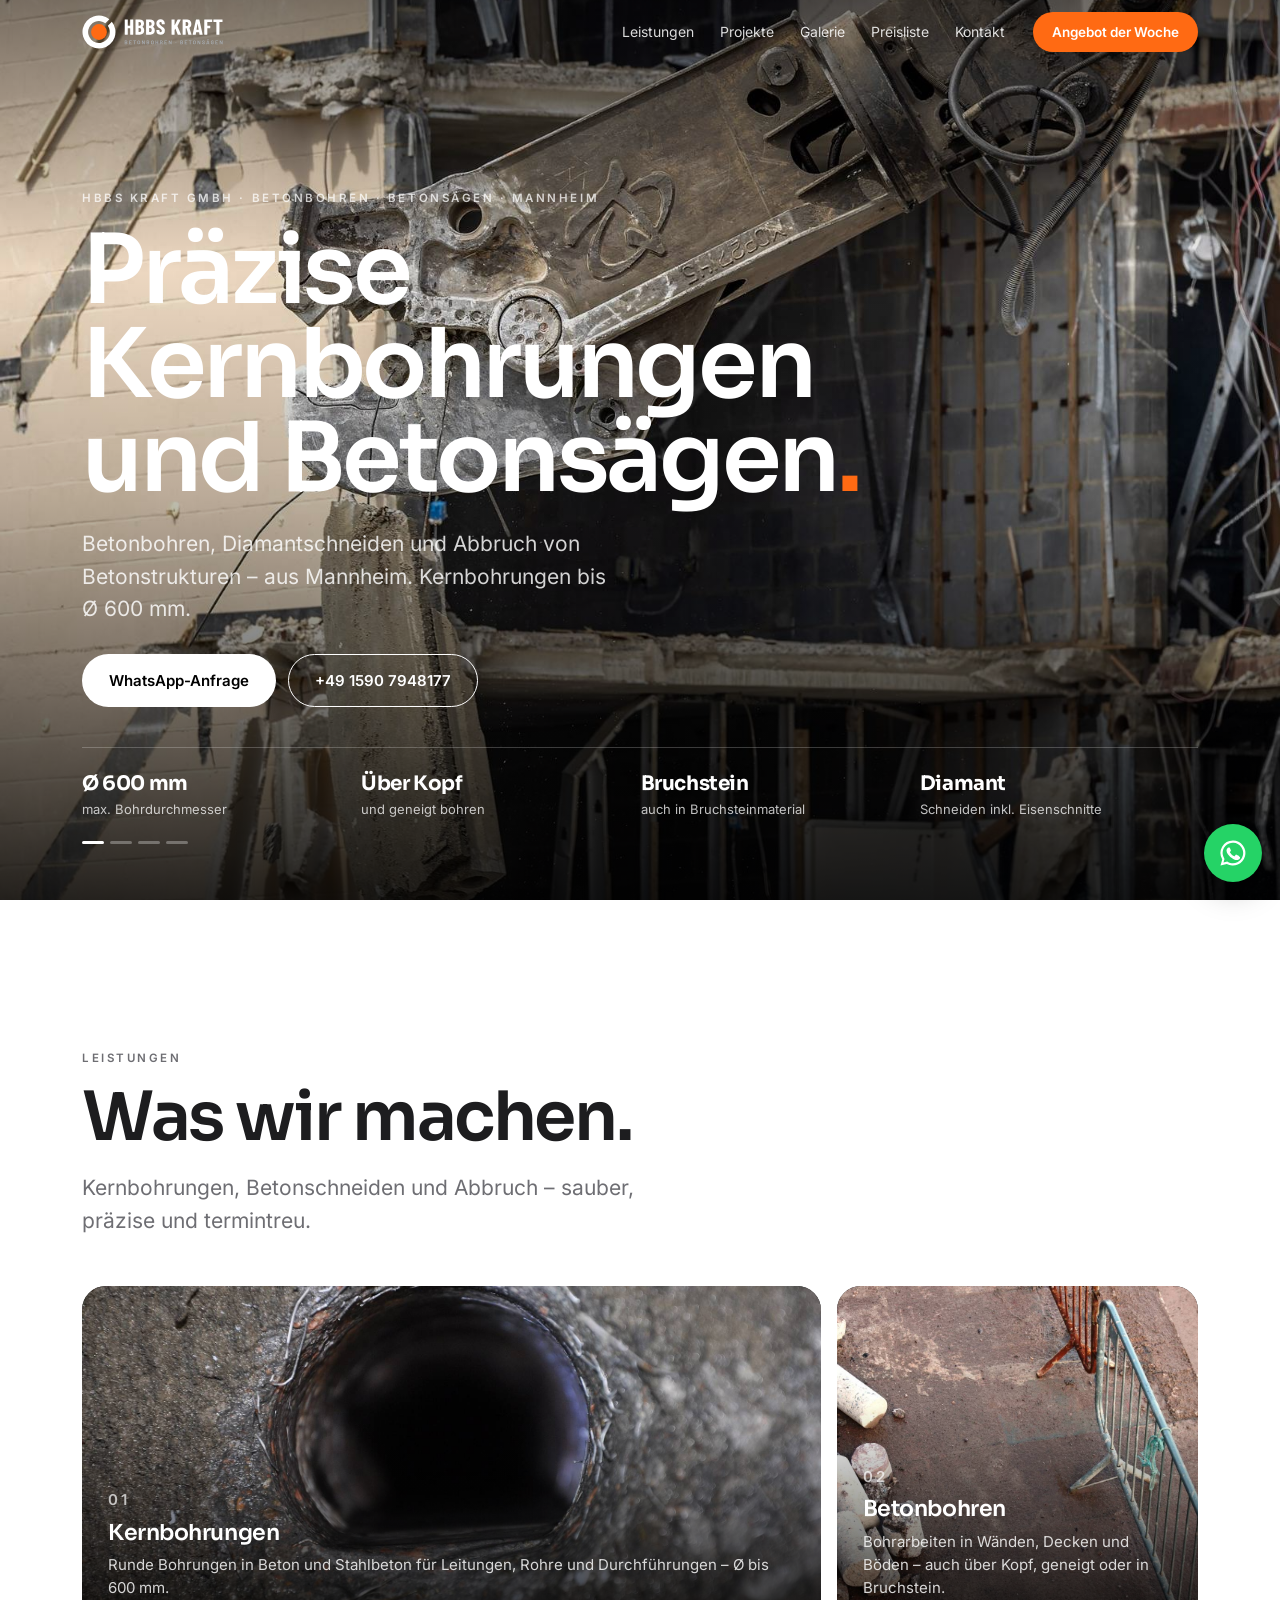
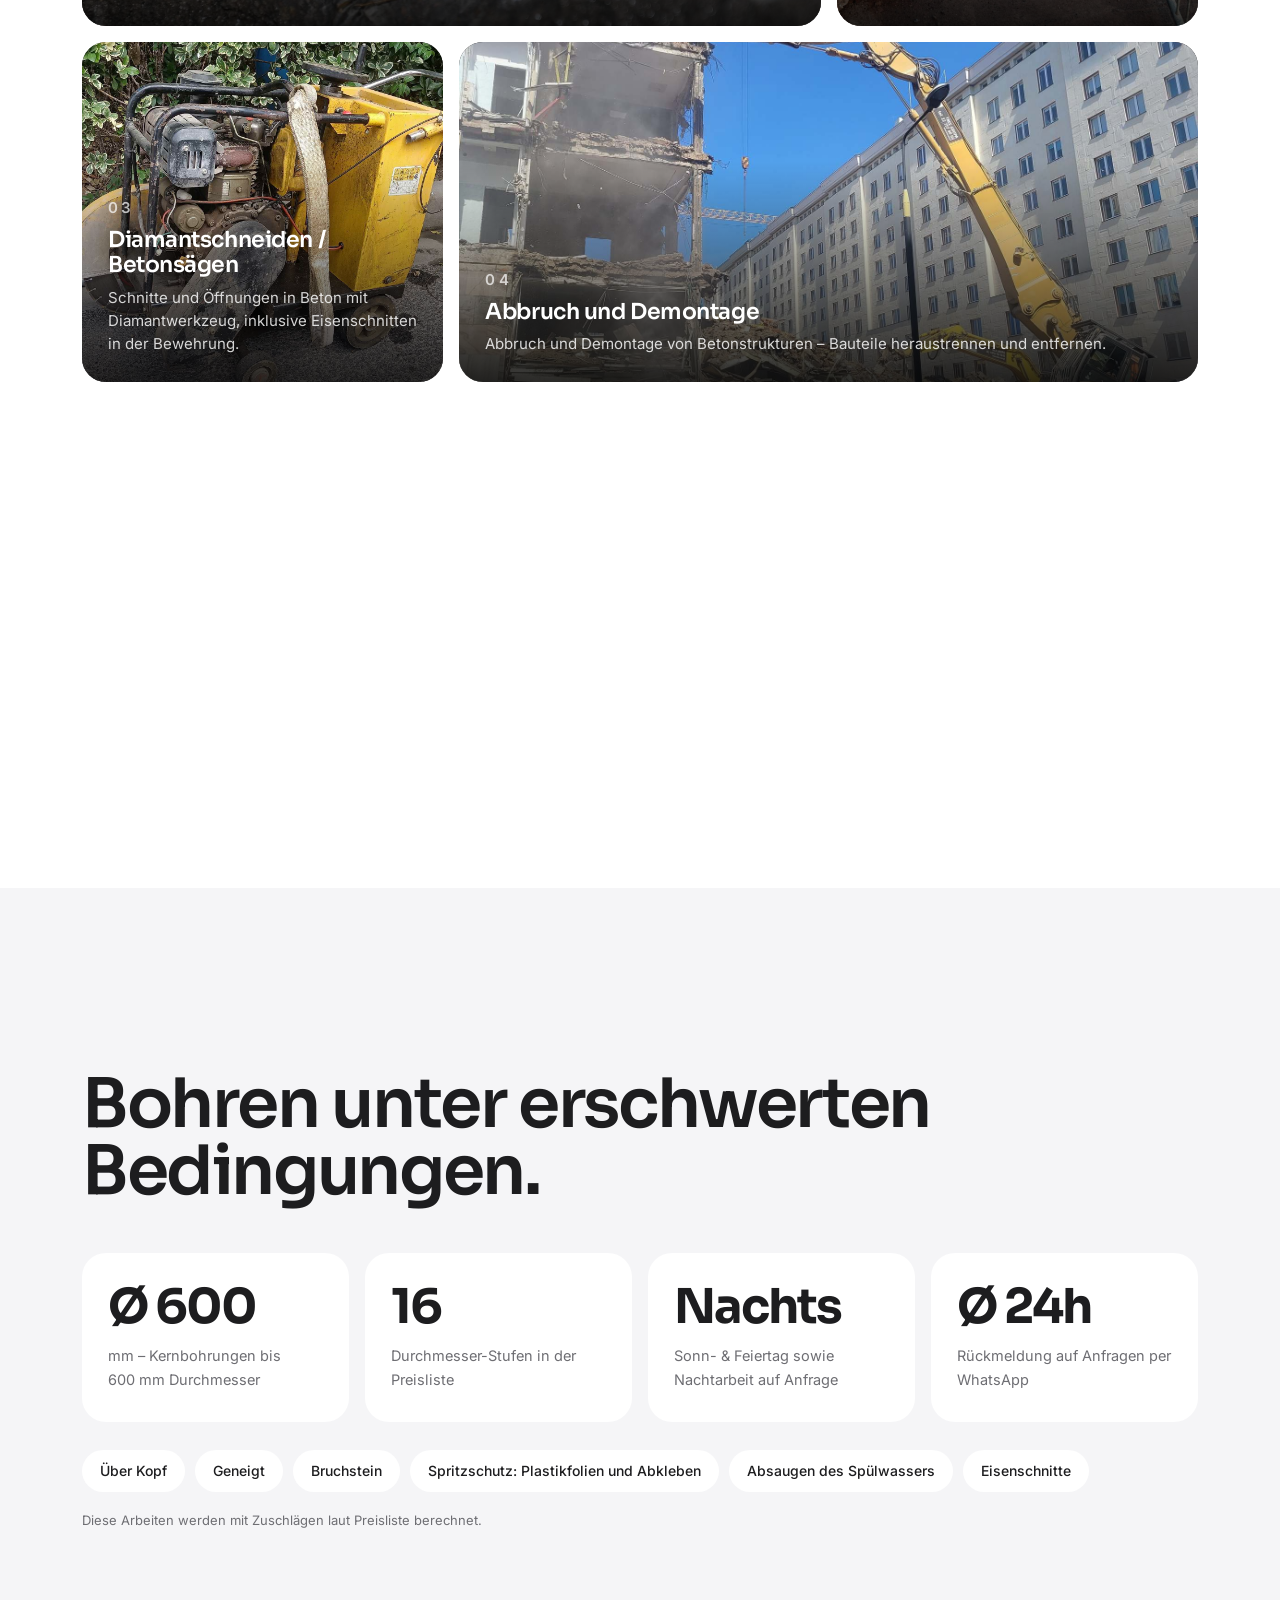
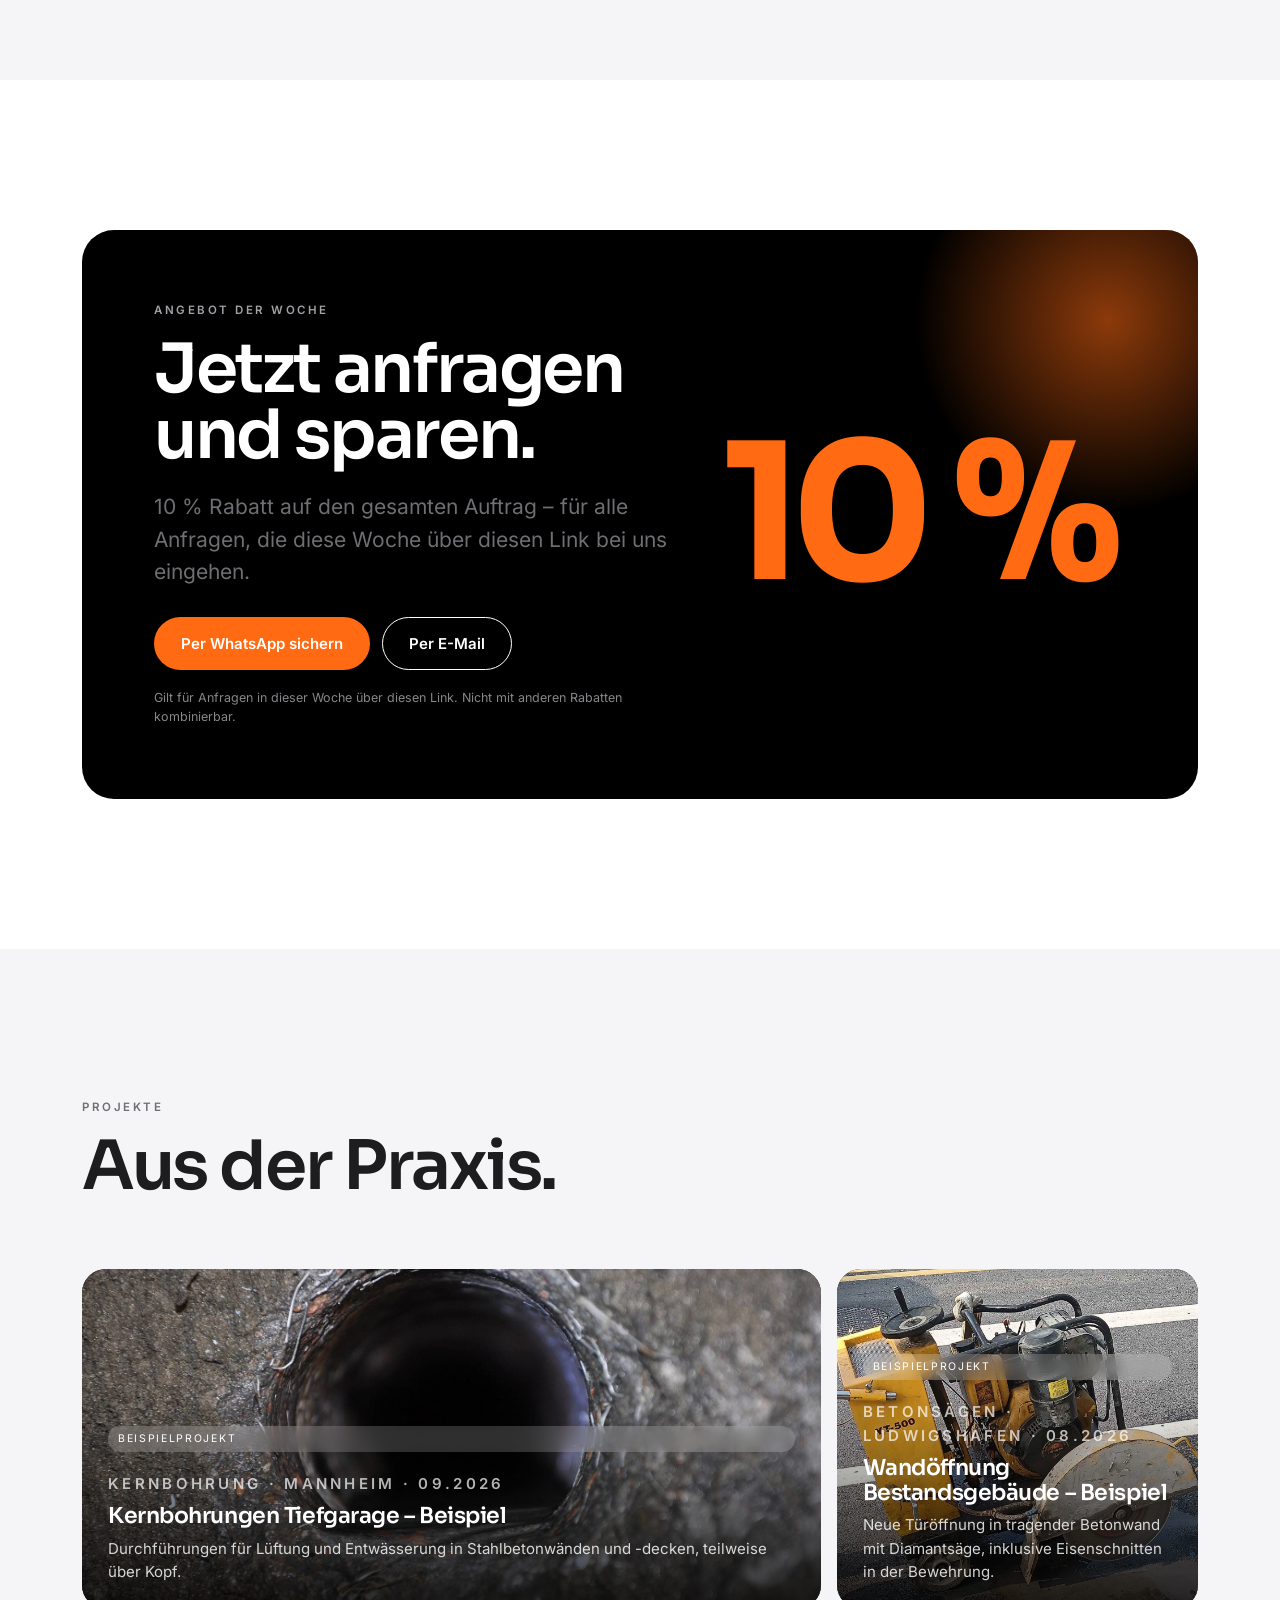
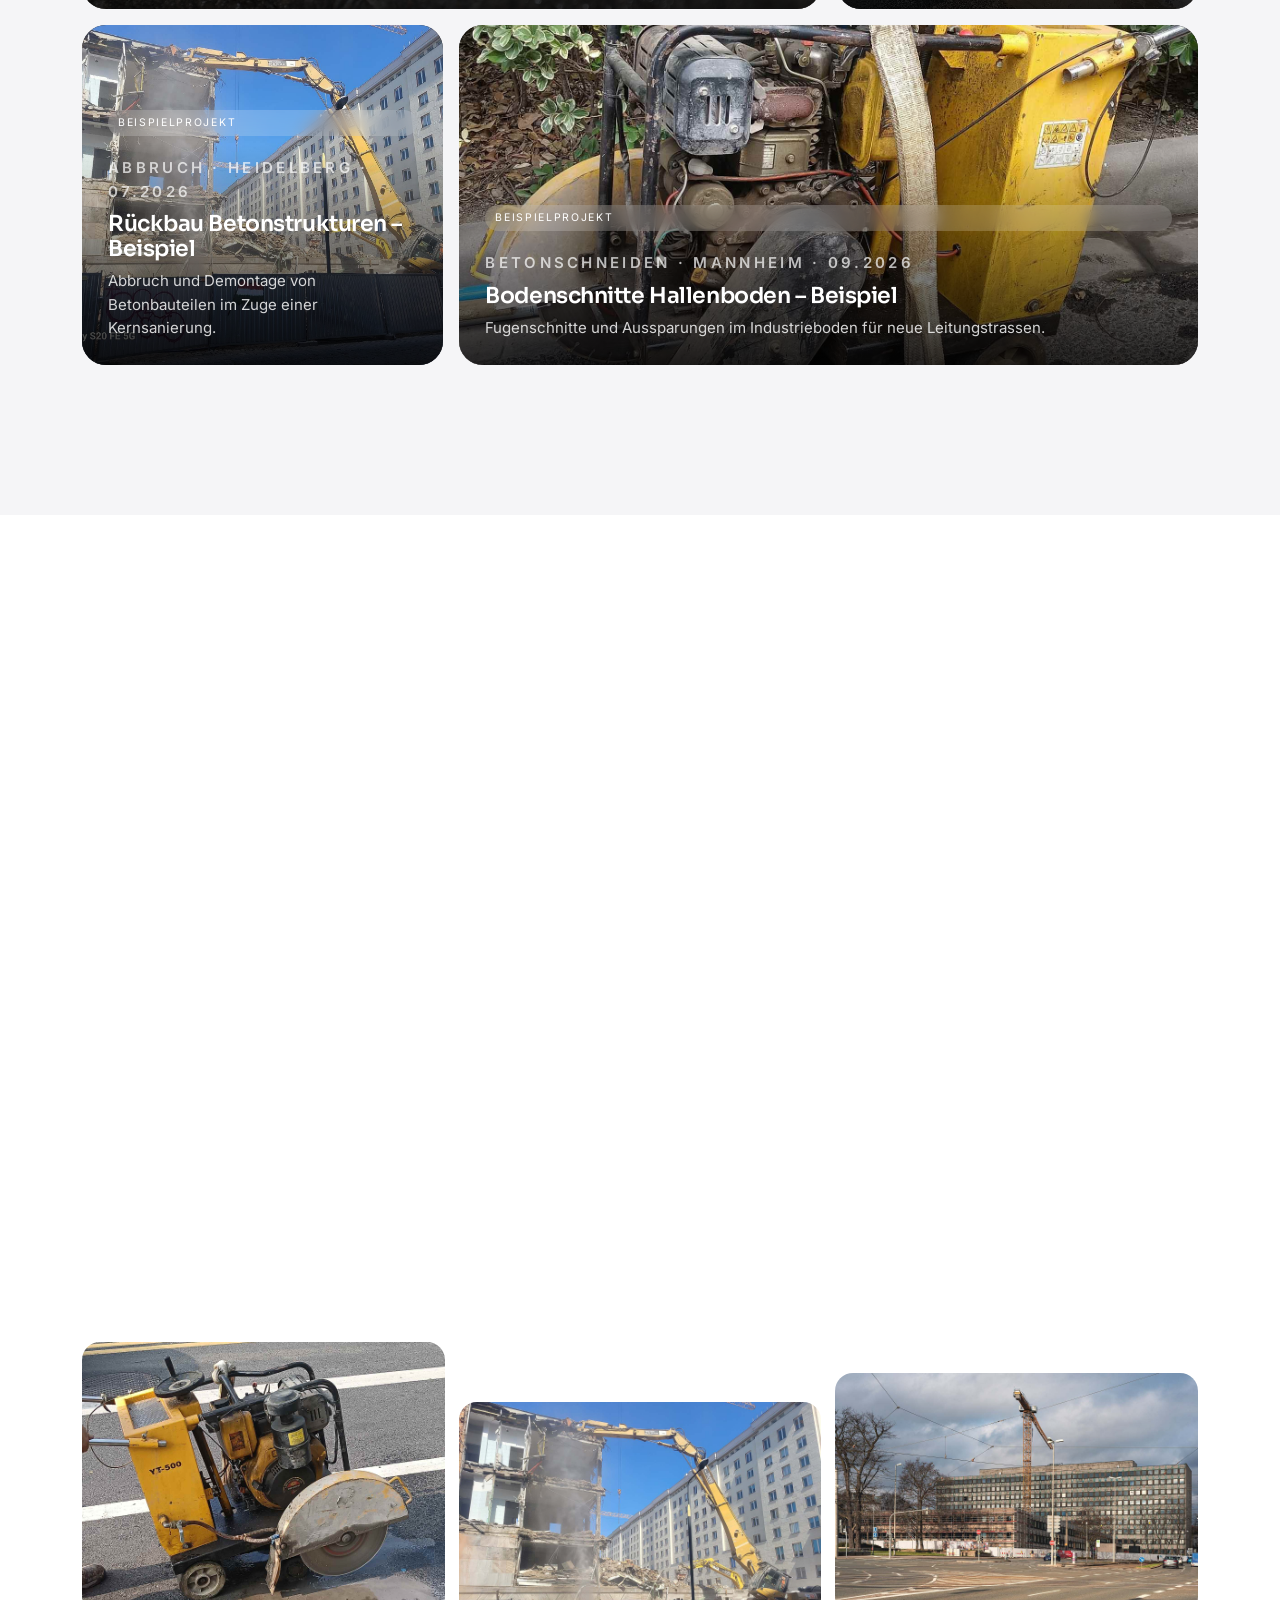
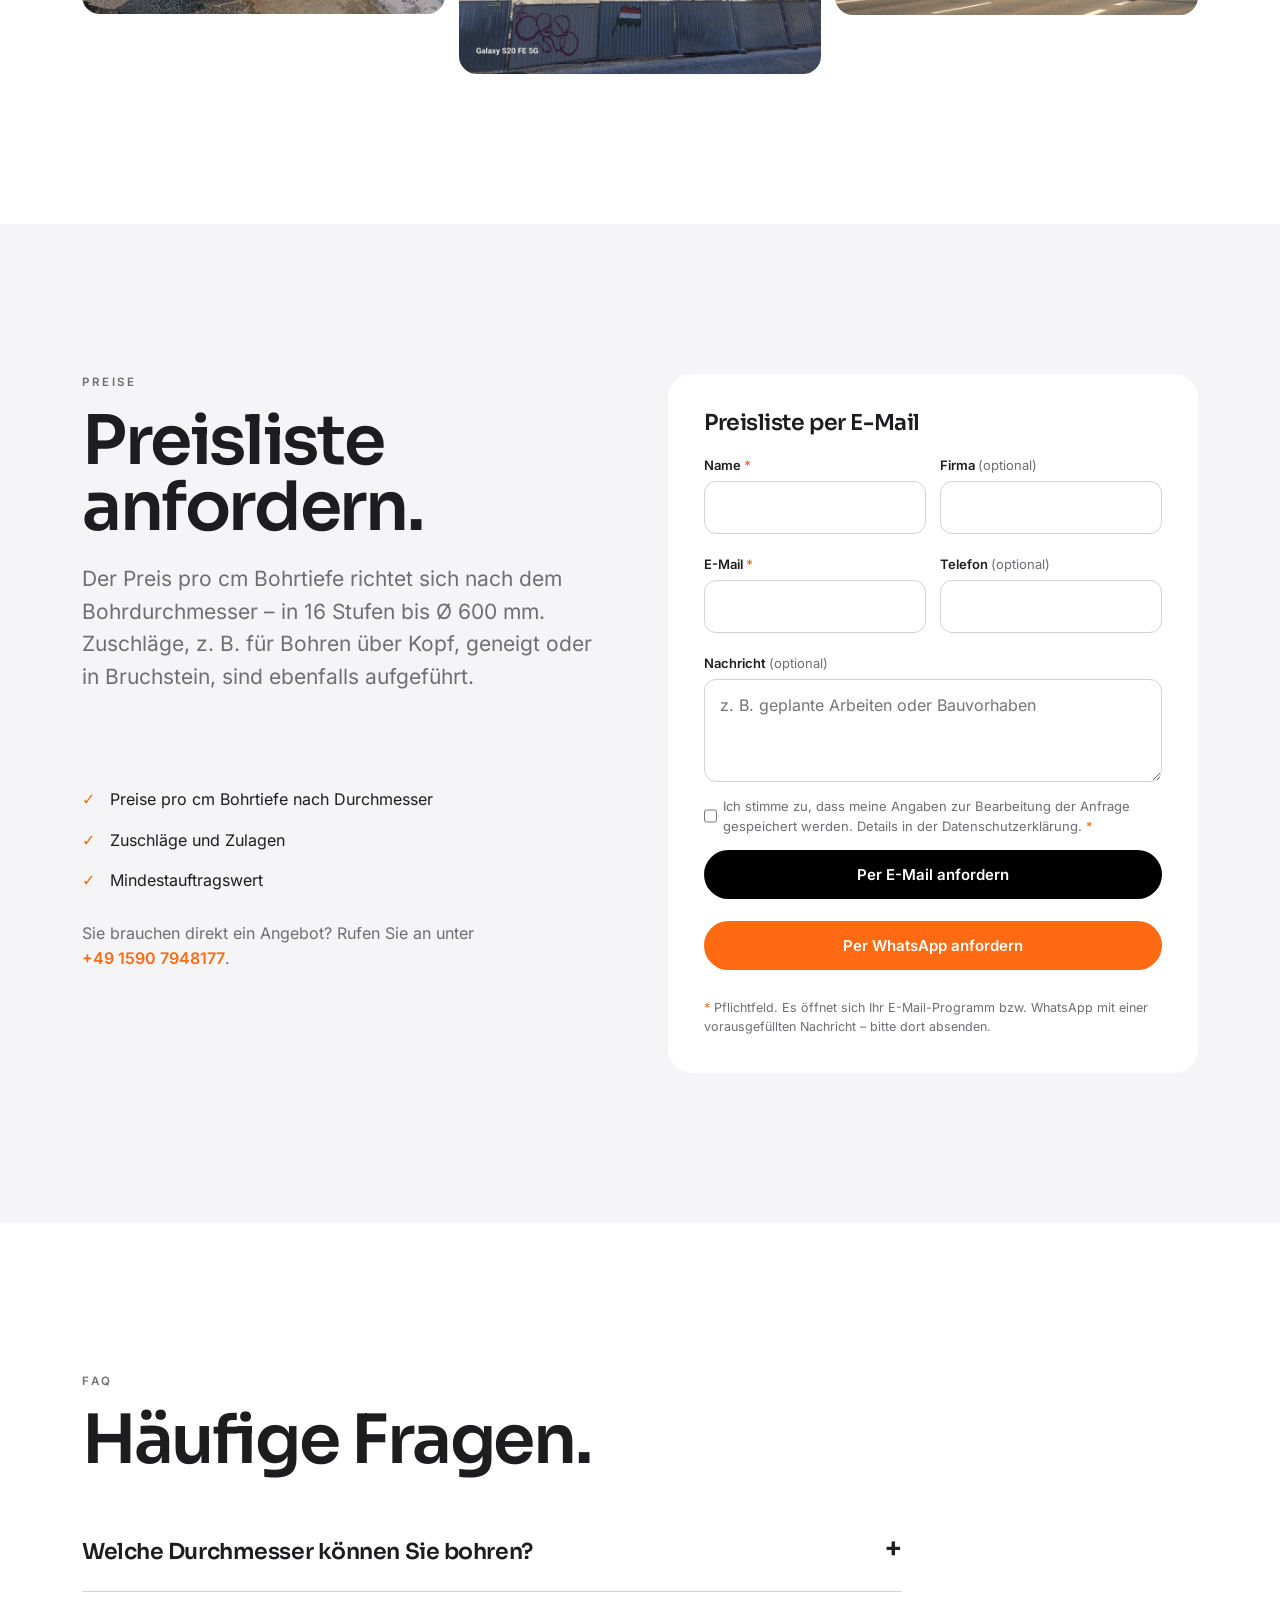
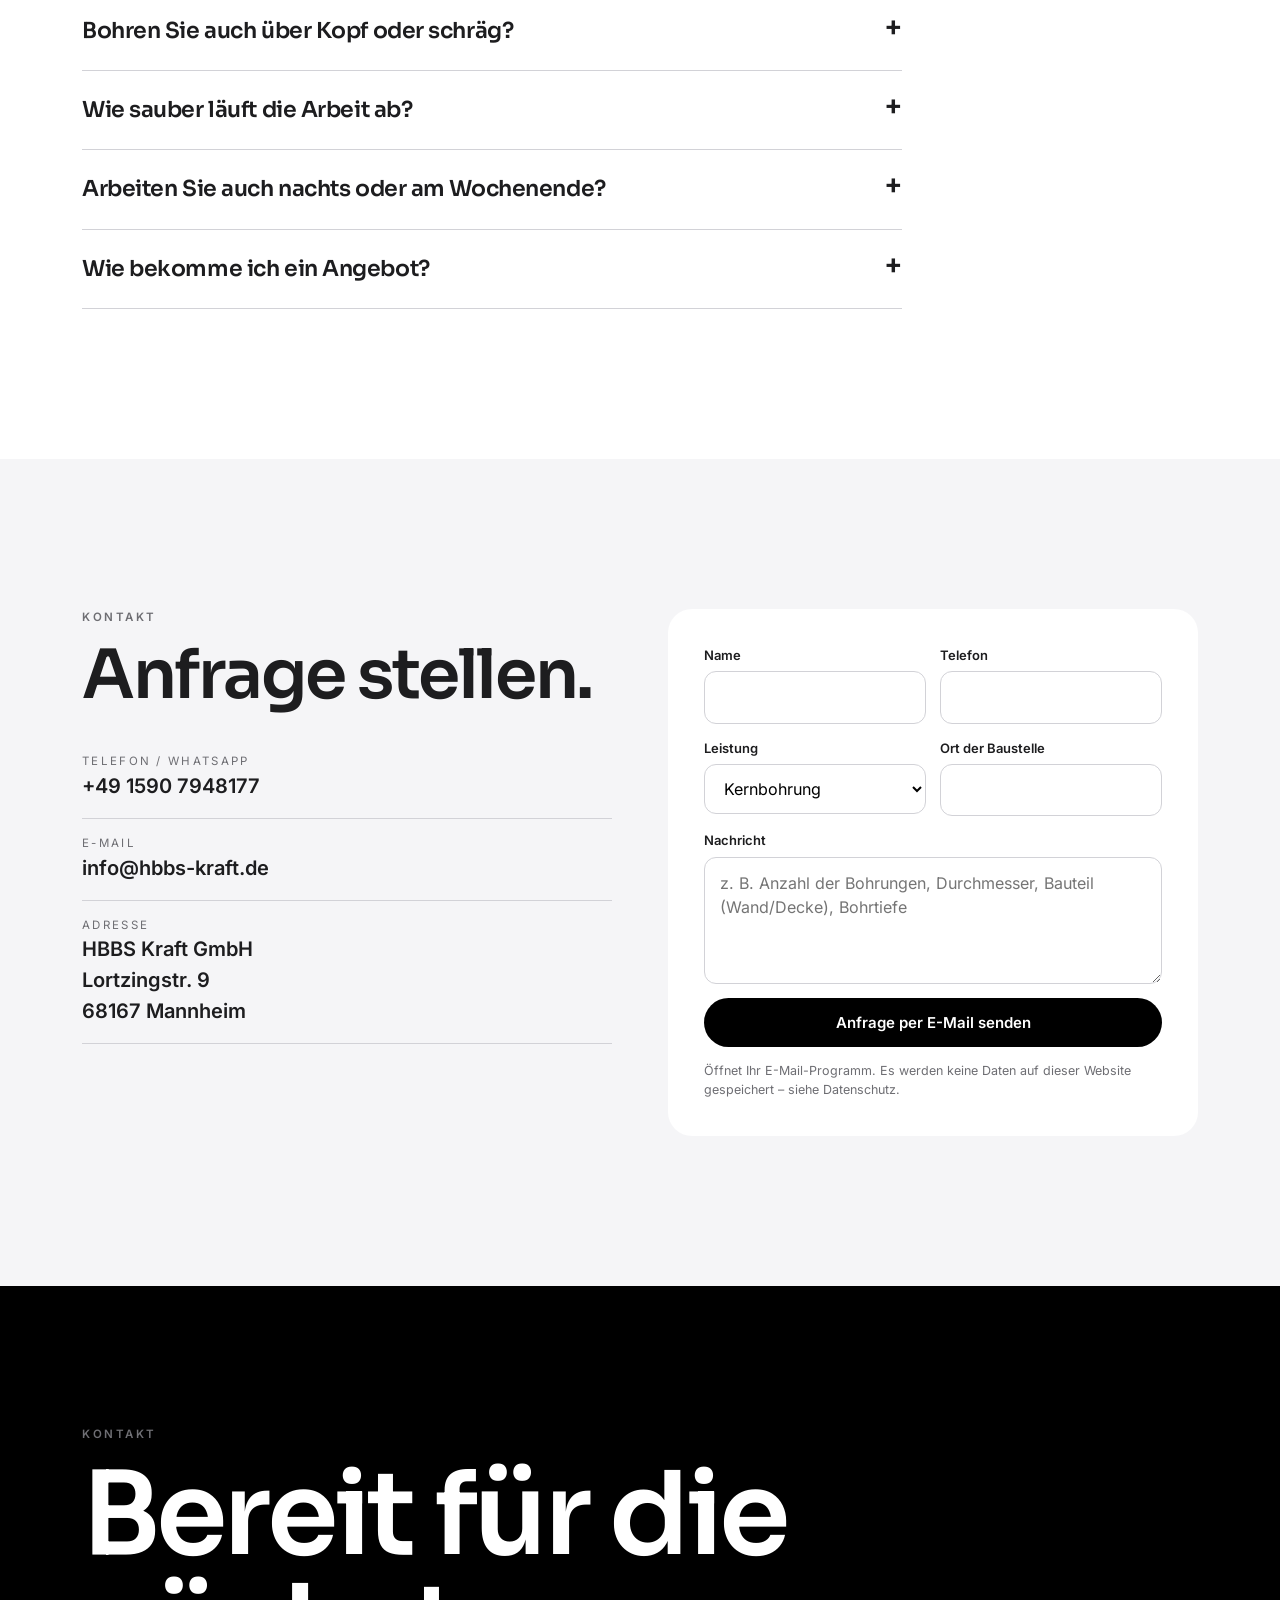
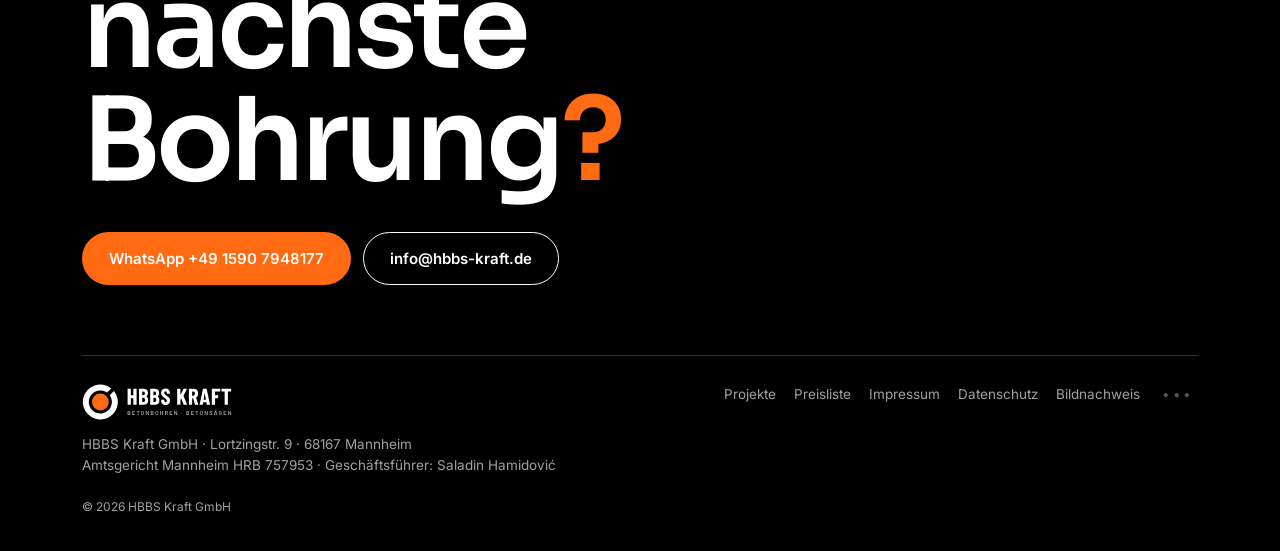
==== commit d348ae96: "Add favicon set, manifest, theme-color" ====
--- a/index.html
+++ b/index.html
@@ -1,8 +1,13 @@
 <!doctype html><html lang="de"><head><meta charset="utf-8"><meta name="viewport" content="width=device-width, initial-scale=1, viewport-fit=cover">
 <title>HBBS Kraft GmbH – Kernbohrungen und Betonsägen in Mannheim</title><meta name="description" content="HBBS Kraft GmbH aus Mannheim: Kernbohrungen bis Ø 600 mm, Betonbohren, Diamantschneiden/Betonsägen, Abbruch und Demontage von Betonstrukturen.">
-<meta name="robots" content="index, follow"><link rel="canonical" href="https://hbbs-kraft.de/"><meta property="og:url" content="https://hbbs-kraft.de/"><meta name="theme-color" content="#000000"><link rel="icon" href="assets/mark.svg" type="image/svg+xml">
-<link rel="stylesheet" href="assets/fonts/fonts.css">
-<script>(function(){var h=document.documentElement,rm=matchMedia('(prefers-reduced-motion: reduce)').matches;h.className=rm?'js rm':'js motion';var s=0;try{if(!rm&&!sessionStorage.getItem('hbbs-intro')){sessionStorage.setItem('hbbs-intro','1');s=1}}catch(e){}if(s){h.classList.add('is-loading');var P=window.performance,n=function(){return P&&P.now?P.now():Date.now()},t0=n(),d=0,end=function(){if(d)return;d=1;h.classList.add('loader-out');setTimeout(function(){h.classList.remove('is-loading','loader-out')},520)};addEventListener('load',function(){setTimeout(end,Math.max(0,1400-(n()-t0)))});setTimeout(end,2500)}})()</script><link rel="stylesheet" href="assets/v2.css?v=2"></head><body>
+<meta name="robots" content="index, follow"><link rel="canonical" href="https://hbbs-kraft.de/"><meta property="og:url" content="https://hbbs-kraft.de/"><link rel="stylesheet" href="assets/fonts/fonts.css">
+<script>(function(){var h=document.documentElement,rm=matchMedia('(prefers-reduced-motion: reduce)').matches;h.className=rm?'js rm':'js motion';var s=0;try{if(!rm&&!sessionStorage.getItem('hbbs-intro')){sessionStorage.setItem('hbbs-intro','1');s=1}}catch(e){}if(s){h.classList.add('is-loading');var P=window.performance,n=function(){return P&&P.now?P.now():Date.now()},t0=n(),d=0,end=function(){if(d)return;d=1;h.classList.add('loader-out');setTimeout(function(){h.classList.remove('is-loading','loader-out')},520)};addEventListener('load',function(){setTimeout(end,Math.max(0,1400-(n()-t0)))});setTimeout(end,2500)}})()</script><link rel="stylesheet" href="assets/v2.css?v=2"><link rel="icon" href="/favicon.ico" sizes="48x48">
+<link rel="icon" href="/favicon.svg" type="image/svg+xml">
+<link rel="icon" href="/favicon-32.png" type="image/png" sizes="32x32">
+<link rel="apple-touch-icon" href="/apple-touch-icon.png">
+<link rel="manifest" href="/site.webmanifest">
+<meta name="theme-color" content="#1E2124">
+</head><body>
 <div class="loader" aria-hidden="true">
   <div class="ld-stage">
     <div class="ld-slab"></div>
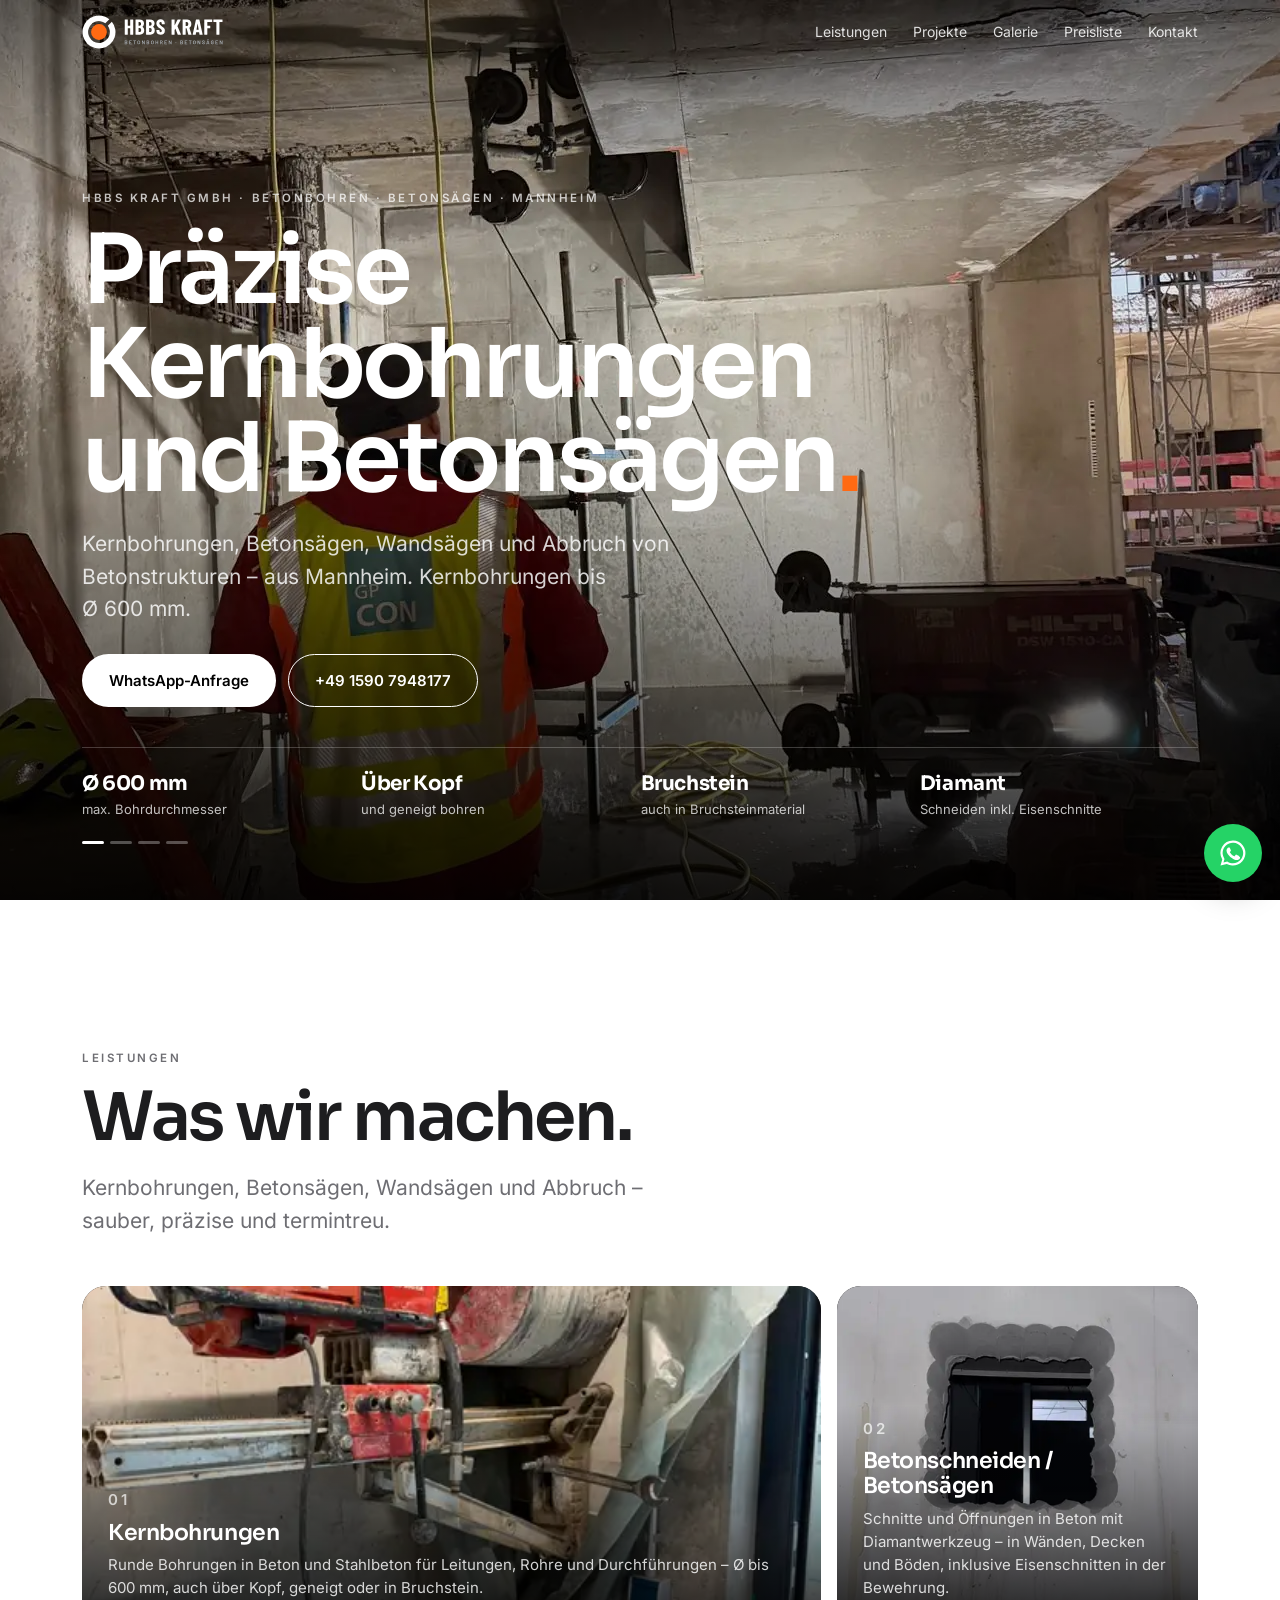
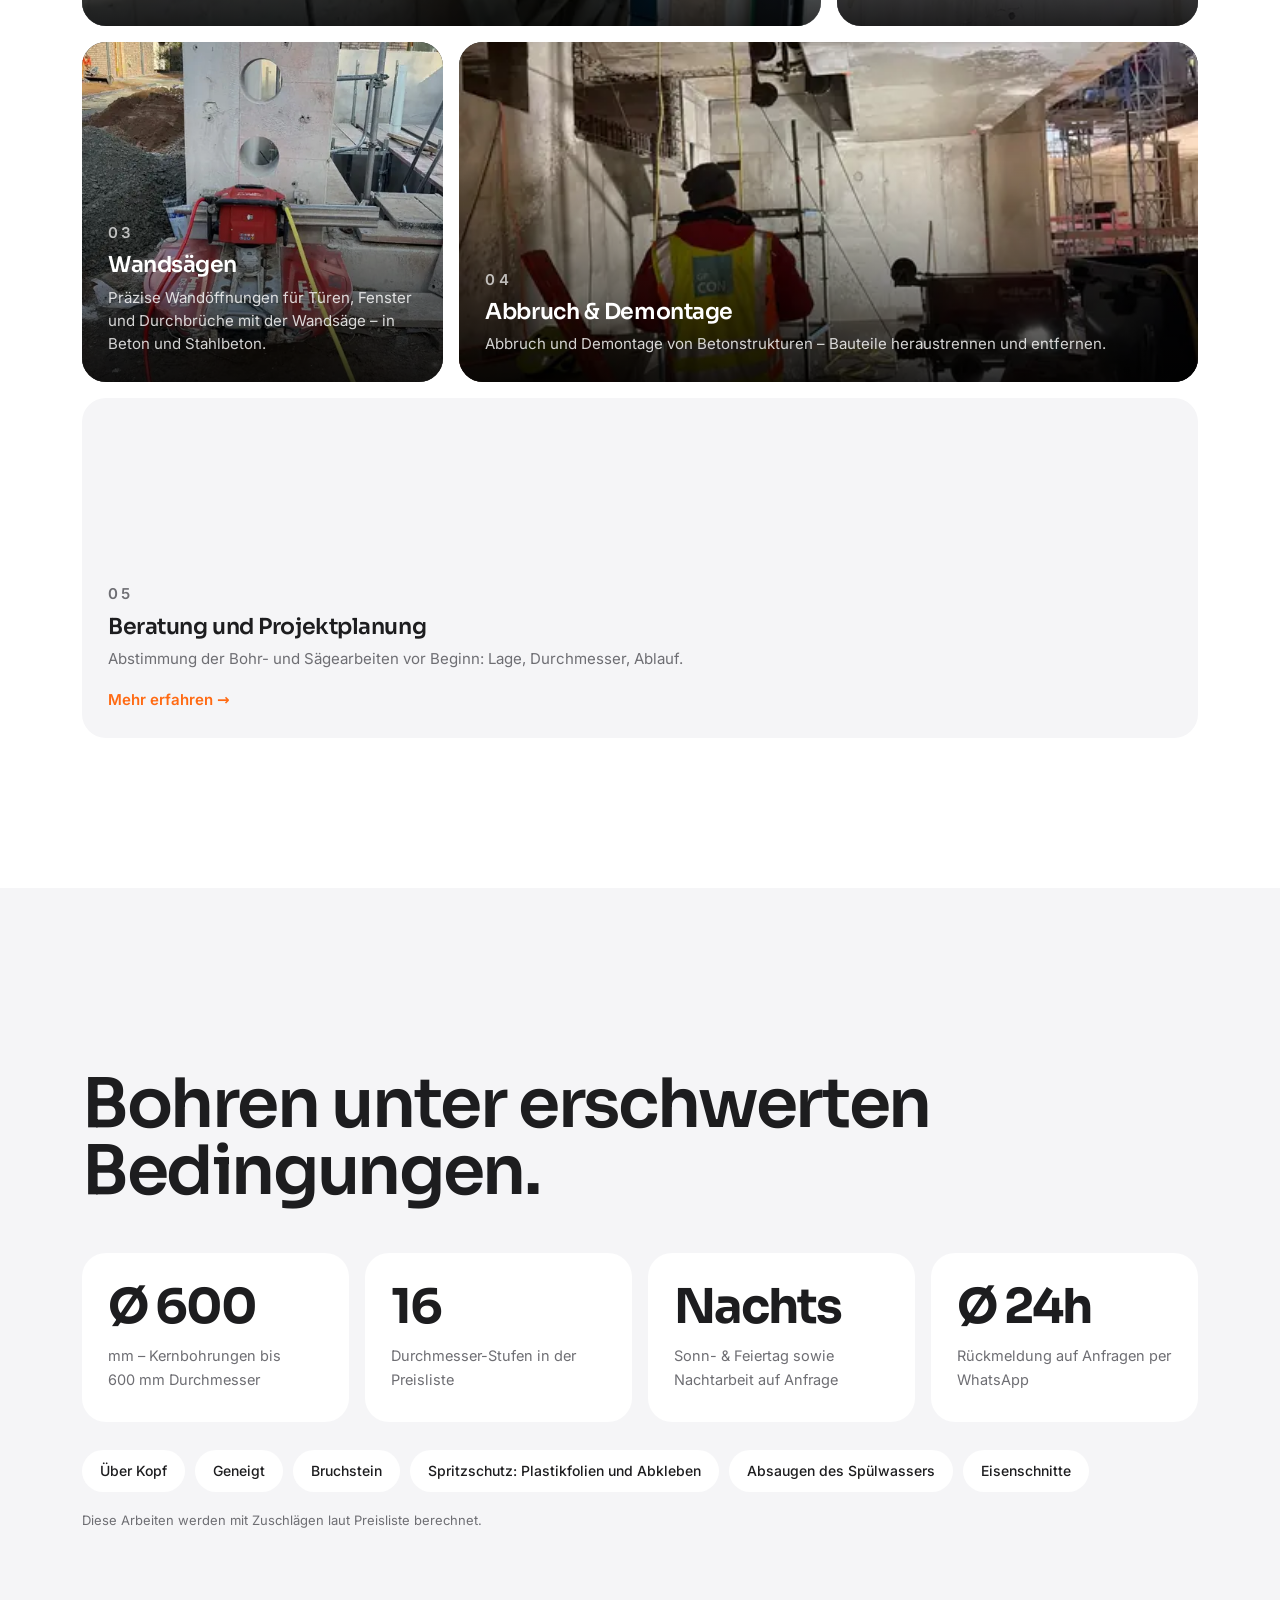
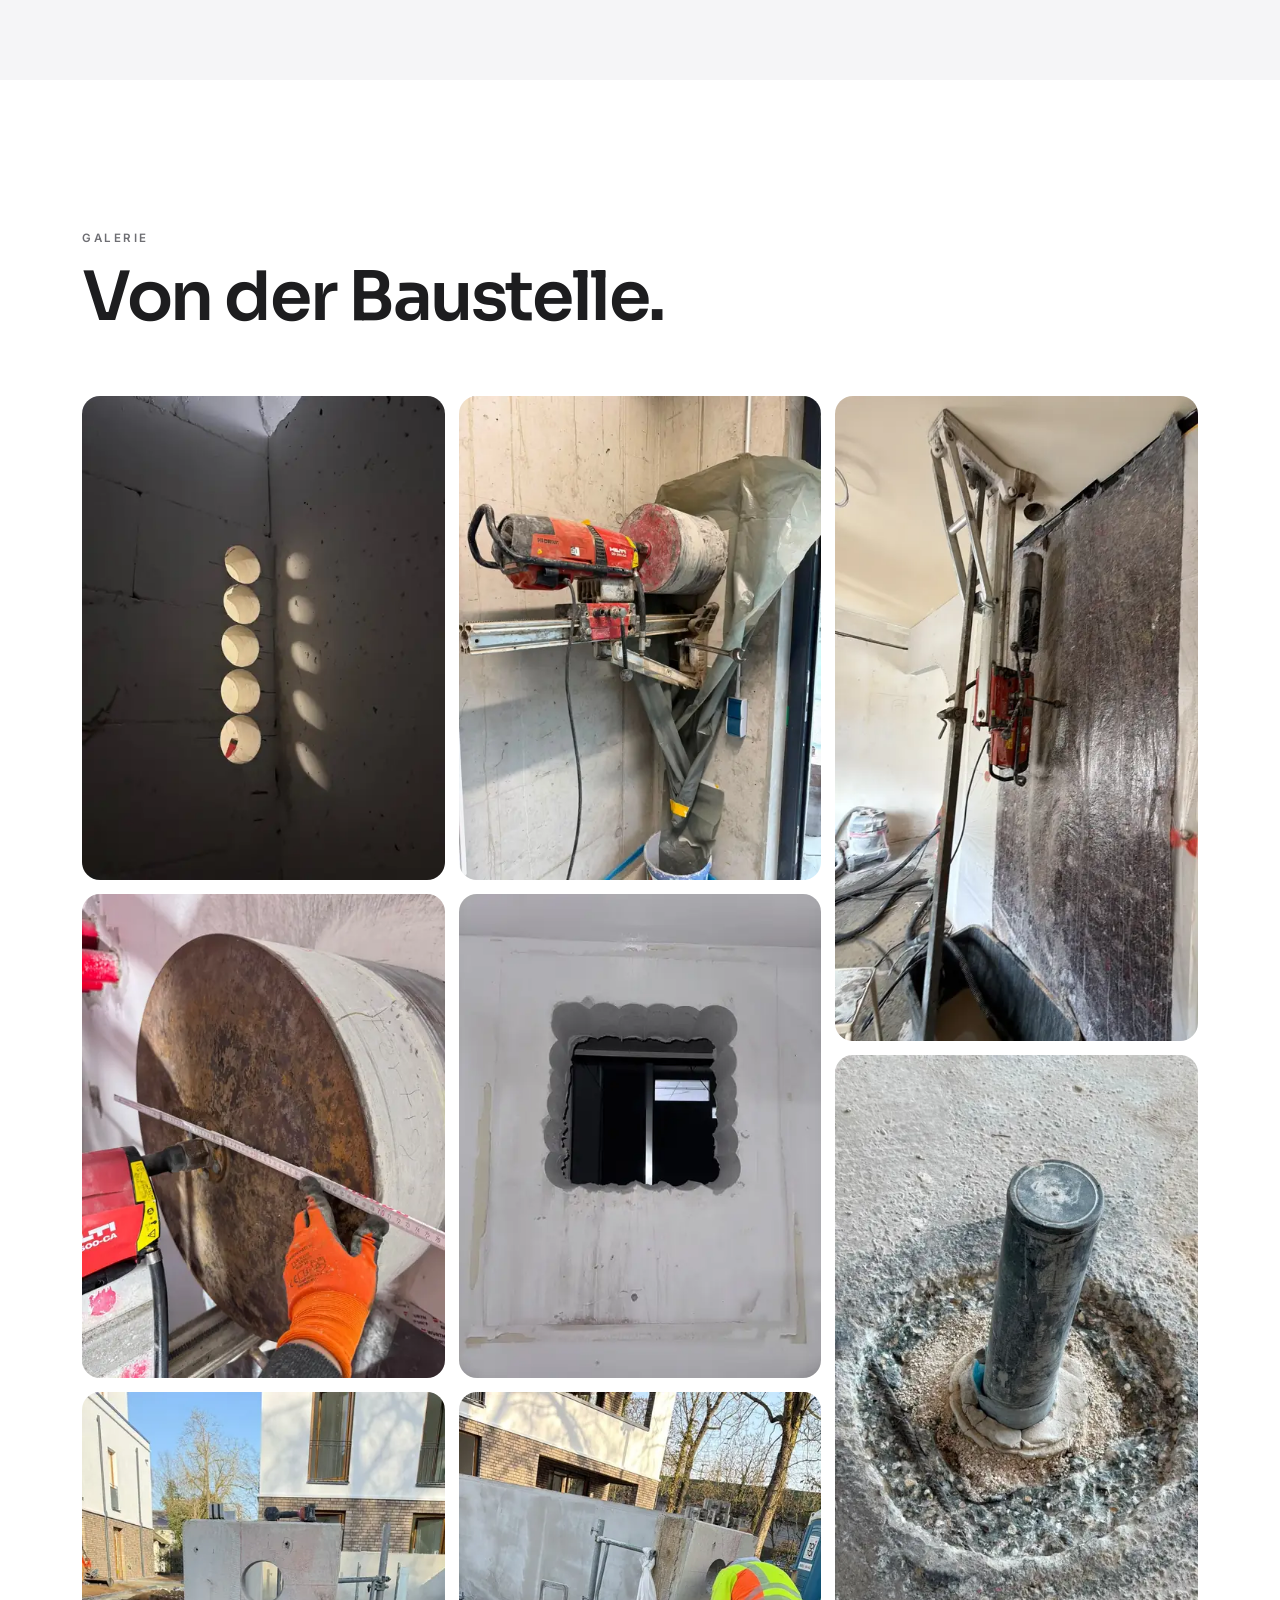
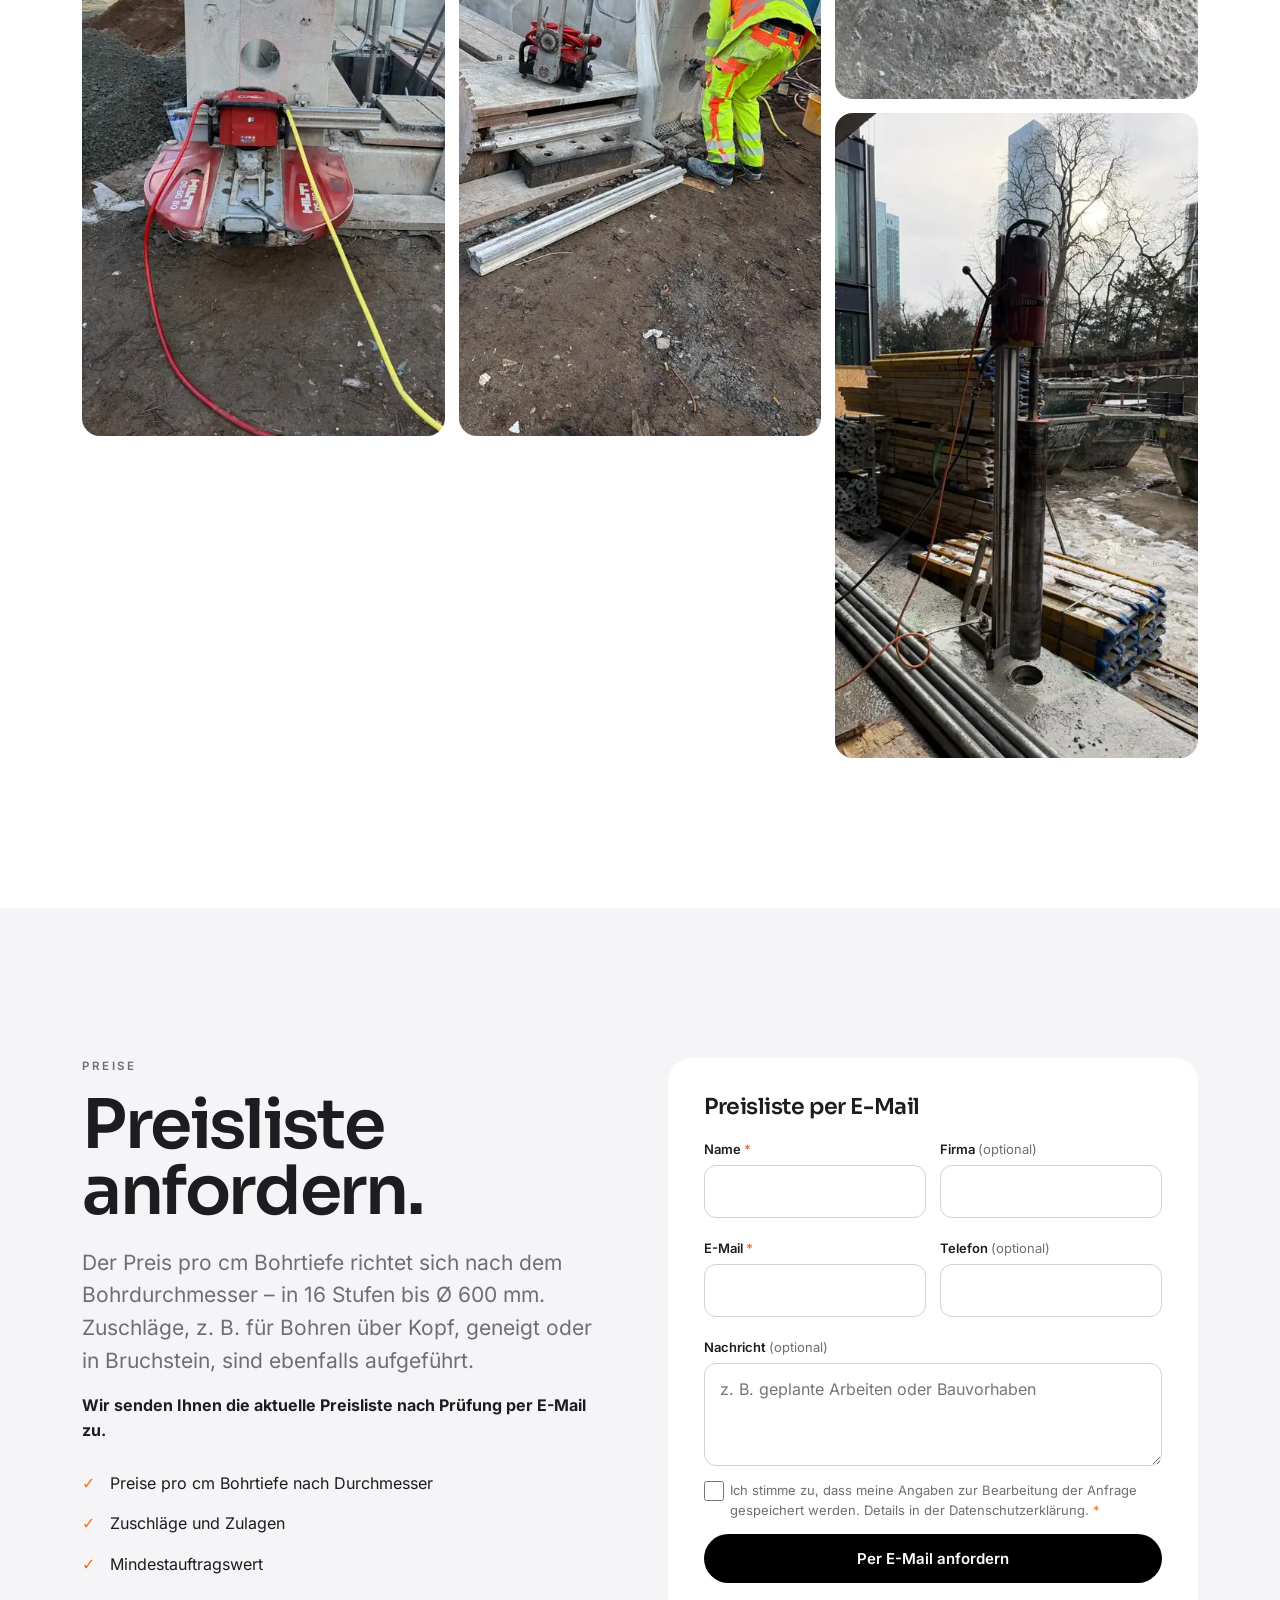
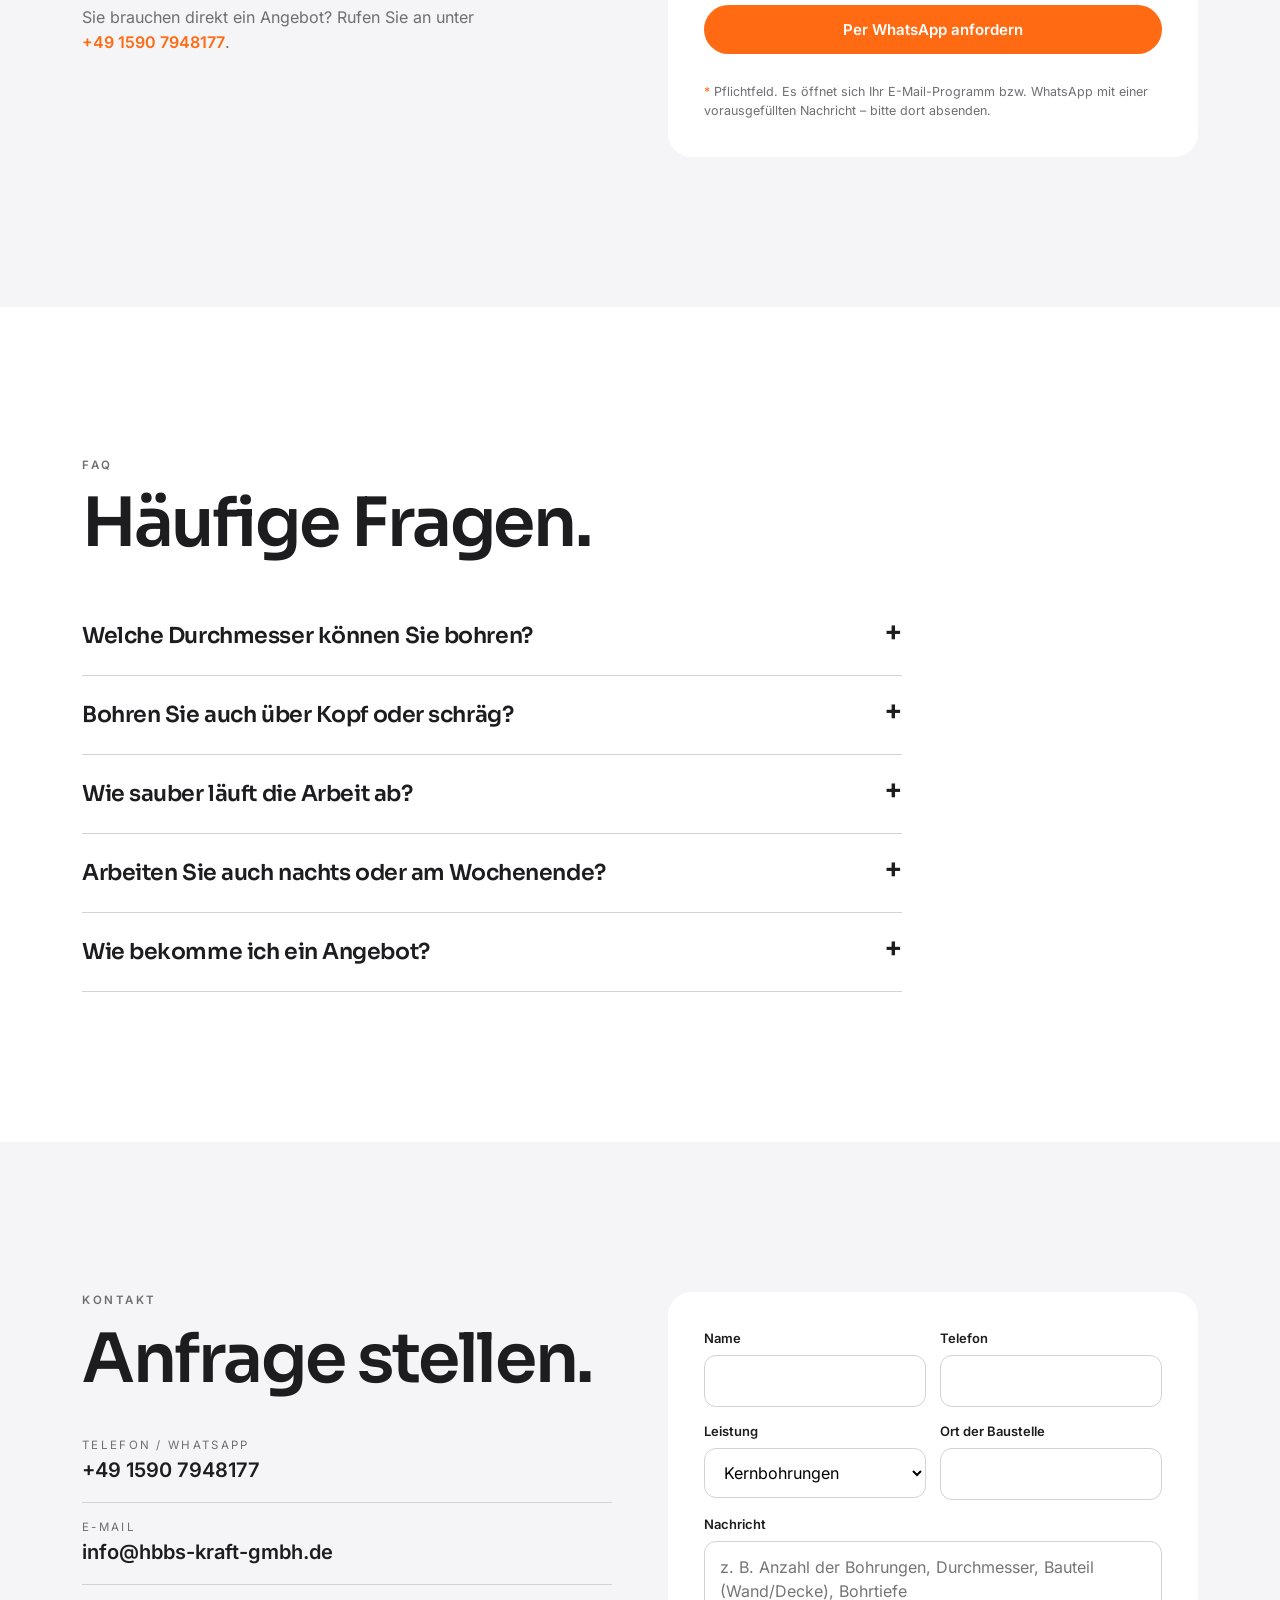
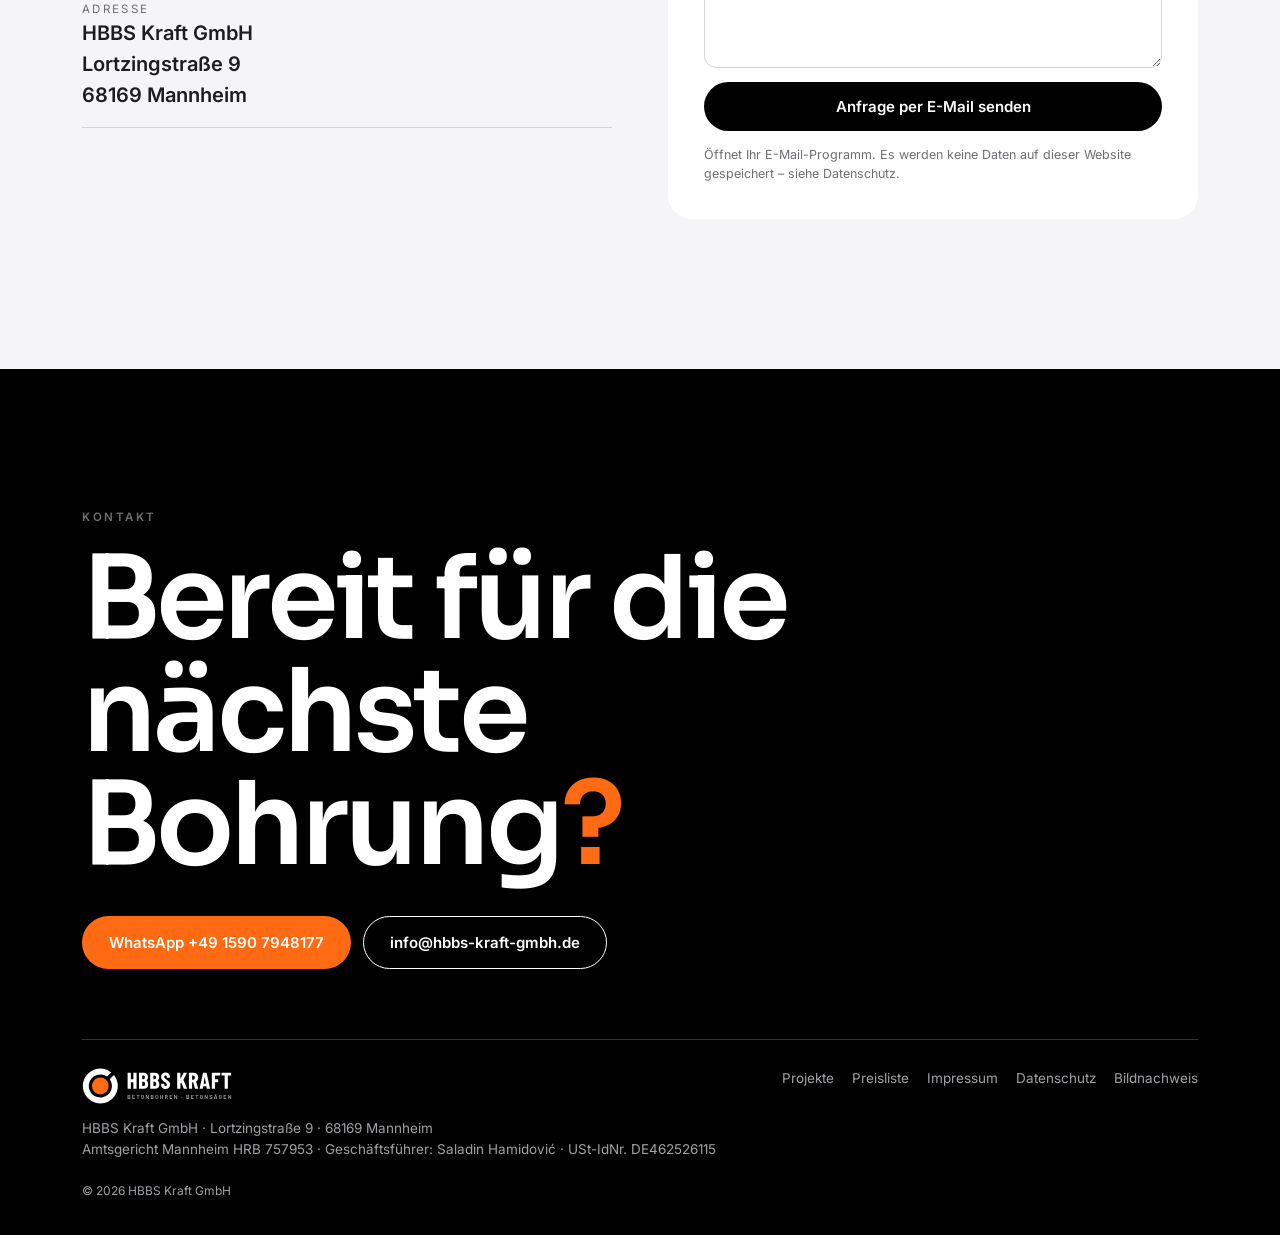
==== commit b1c11887: "Fixliste 17.10.: Impressum/Kontakt (68169, USt-IdNr.), E-Mail info@hbbs-kraft-gmbh.de, eigene Fotos " ====
--- a/index.html
+++ b/index.html
@@ -1,12 +1,14 @@
 <!doctype html><html lang="de"><head><meta charset="utf-8"><meta name="viewport" content="width=device-width, initial-scale=1, viewport-fit=cover">
-<title>HBBS Kraft GmbH – Kernbohrungen und Betonsägen in Mannheim</title><meta name="description" content="HBBS Kraft GmbH aus Mannheim: Kernbohrungen bis Ø 600 mm, Betonbohren, Diamantschneiden/Betonsägen, Abbruch und Demontage von Betonstrukturen.">
-<meta name="robots" content="index, follow"><link rel="canonical" href="https://hbbs-kraft.de/"><meta property="og:url" content="https://hbbs-kraft.de/"><link rel="stylesheet" href="assets/fonts/fonts.css">
-<script>(function(){var h=document.documentElement,rm=matchMedia('(prefers-reduced-motion: reduce)').matches;h.className=rm?'js rm':'js motion';var s=0;try{if(!rm&&!sessionStorage.getItem('hbbs-intro')){sessionStorage.setItem('hbbs-intro','1');s=1}}catch(e){}if(s){h.classList.add('is-loading');var P=window.performance,n=function(){return P&&P.now?P.now():Date.now()},t0=n(),d=0,end=function(){if(d)return;d=1;h.classList.add('loader-out');setTimeout(function(){h.classList.remove('is-loading','loader-out')},520)};addEventListener('load',function(){setTimeout(end,Math.max(0,1400-(n()-t0)))});setTimeout(end,2500)}})()</script><link rel="stylesheet" href="assets/v2.css?v=2"><link rel="icon" href="/favicon.ico" sizes="48x48">
+<title>HBBS Kraft GmbH – Kernbohrungen und Betonsägen in Mannheim</title><meta name="description" content="HBBS Kraft GmbH aus Mannheim: Kernbohrungen bis Ø 600 mm, Betonschneiden und Betonsägen, Wandsägen sowie Abbruch und Demontage – im Rhein-Neckar- und Rhein-Main-Gebiet.">
+<meta name="robots" content="index, follow"><link rel="canonical" href="https://hbbs-kraft.de/"><meta property="og:url" content="https://hbbs-kraft.de/"><meta property="og:type" content="website"><meta property="og:site_name" content="HBBS Kraft GmbH"><meta property="og:locale" content="de_DE"><meta property="og:title" content="HBBS Kraft GmbH – Kernbohrungen und Betonsägen in Mannheim"><meta property="og:description" content="HBBS Kraft GmbH aus Mannheim: Kernbohrungen bis Ø 600 mm, Betonschneiden und Betonsägen, Wandsägen sowie Abbruch und Demontage – im Rhein-Neckar- und Rhein-Main-Gebiet."><meta property="og:image" content="https://hbbs-kraft.de/assets/og-image.jpg"><meta property="og:image:width" content="1200"><meta property="og:image:height" content="630"><meta property="og:image:alt" content="HBBS Kraft GmbH – Kernbohrungen und Betonsägen in Mannheim"><meta name="twitter:card" content="summary_large_image"><link rel="stylesheet" href="assets/fonts/fonts.css">
+<script>(function(){var h=document.documentElement,rm=matchMedia('(prefers-reduced-motion: reduce)').matches;h.className=rm?'js rm':'js motion';var s=0;try{if(!rm&&!sessionStorage.getItem('hbbs-intro')){sessionStorage.setItem('hbbs-intro','1');s=1}}catch(e){}if(s){h.classList.add('is-loading');var P=window.performance,n=function(){return P&&P.now?P.now():Date.now()},t0=n(),d=0,end=function(){if(d)return;d=1;h.classList.add('loader-out');setTimeout(function(){h.classList.remove('is-loading','loader-out')},520)};addEventListener('load',function(){setTimeout(end,Math.max(0,1400-(n()-t0)))});setTimeout(end,2500)}})()</script><link rel="stylesheet" href="assets/v2.css?v=3"><link rel="icon" href="/favicon.ico" sizes="48x48">
 <link rel="icon" href="/favicon.svg" type="image/svg+xml">
 <link rel="icon" href="/favicon-32.png" type="image/png" sizes="32x32">
 <link rel="apple-touch-icon" href="/apple-touch-icon.png">
 <link rel="manifest" href="/site.webmanifest">
 <meta name="theme-color" content="#1E2124">
+<link rel="preload" as="image" href="assets/img/hbbs/hbbs-03-1600.webp" imagesrcset="assets/img/hbbs/hbbs-03-480.webp 480w, assets/img/hbbs/hbbs-03-960.webp 960w, assets/img/hbbs/hbbs-03-1600.webp 1600w" imagesizes="100vw" fetchpriority="high">
+<script type="application/ld+json">{"@context": "https://schema.org", "@type": "LocalBusiness", "@id": "https://hbbs-kraft.de/#firma", "name": "HBBS Kraft GmbH", "description": "Kernbohrungen bis Ø 600 mm, Betonschneiden und Betonsägen, Wandsägen sowie Abbruch und Demontage.", "url": "https://hbbs-kraft.de/", "logo": "https://hbbs-kraft.de/icon-512.png", "image": "https://hbbs-kraft.de/assets/og-image.jpg", "telephone": "+49 1590 7948177", "email": "info@hbbs-kraft-gmbh.de", "vatID": "DE462526115", "address": {"@type": "PostalAddress", "streetAddress": "Lortzingstraße 9", "postalCode": "68169", "addressLocality": "Mannheim", "addressRegion": "Baden-Württemberg", "addressCountry": "DE"}, "areaServed": [{"@type": "Place", "name": "Rhein-Neckar"}, {"@type": "Place", "name": "Rhein-Main"}], "knowsAbout": ["Kernbohrungen", "Betonschneiden", "Betonsägen", "Wandsägen", "Abbruch und Demontage"]}</script>
 </head><body>
 <div class="loader" aria-hidden="true">
   <div class="ld-stage">
@@ -27,22 +29,21 @@
 <nav><a href="index.html#leistungen">Leistungen</a><a href="projekte.html">Projekte</a><a href="index.html#galerie">Galerie</a><a href="index.html#preise">Preisliste</a><a href="index.html#kontakt">Kontakt</a></nav>
 <a class="btn b-o hcta" href="index.html#angebot">Angebot der Woche</a><button class="burger" aria-label="Menü" aria-expanded="false"><i></i><i></i><i></i></button></div></header>
 <div class="mnav" id="mnav" hidden><a href="index.html#leistungen">Leistungen</a><a href="projekte.html">Projekte</a><a href="index.html#galerie">Galerie</a><a href="index.html#preise">Preisliste</a><a href="index.html#kontakt">Kontakt</a><a class="btn b-o" href="index.html#angebot">Angebot der Woche</a><a class="btn b-dark" href="tel:+4915907948177">+49 1590 7948177 anrufen</a></div>
-<main><section class="hero" id="hero"><div class="sl on" style="background-image:url(assets/img/v2/p08.jpg)"></div><div class="sl" style="background-image:url(assets/img/v2/p13.jpg)"></div><div class="sl" style="background-image:url(assets/img/v2/p19.jpg)"></div><div class="sl" style="background-image:url(assets/img/v2/p26.jpg)"></div>
+<main><section class="hero" id="hero"><div class="sl on"><img src="assets/img/hbbs/hbbs-03-1600.webp" srcset="assets/img/hbbs/hbbs-03-480.webp 480w, assets/img/hbbs/hbbs-03-960.webp 960w, assets/img/hbbs/hbbs-03-1600.webp 1600w" sizes="100vw" width="1600" height="900" alt="" fetchpriority="high"></div><div class="sl"><img data-src="assets/img/hbbs/hbbs-02-900.webp" data-srcset="assets/img/hbbs/hbbs-02-480.webp 480w, assets/img/hbbs/hbbs-02-900.webp 900w" sizes="100vw" width="900" height="1600" alt="" decoding="async"></div><div class="sl"><img data-src="assets/img/hbbs/hbbs-09-1200.webp" data-srcset="assets/img/hbbs/hbbs-09-480.webp 480w, assets/img/hbbs/hbbs-09-960.webp 960w, assets/img/hbbs/hbbs-09-1200.webp 1200w" sizes="100vw" width="1200" height="1600" alt="" decoding="async"></div><div class="sl"><img data-src="assets/img/hbbs/hbbs-07-900.webp" data-srcset="assets/img/hbbs/hbbs-07-480.webp 480w, assets/img/hbbs/hbbs-07-900.webp 900w" sizes="100vw" width="900" height="1600" alt="" decoding="async"></div>
 <div class="ct"><div class="wrap"><p class="eb">HBBS Kraft GmbH · Betonbohren · Betonsägen · Mannheim</p>
 <h1>Präzise Kernbohrungen und Betonsägen<em>.</em></h1>
-<p class="lead">Betonbohren, Diamantschneiden und Abbruch von Betonstrukturen – aus Mannheim. Kernbohrungen bis Ø&nbsp;600&nbsp;mm.</p>
+<p class="lead">Kernbohrungen, Betonsägen, Wandsägen und Abbruch von Betonstrukturen – aus Mannheim. Kernbohrungen bis Ø&nbsp;600&nbsp;mm.</p>
 <div class="cta"><a class="btn b-white" href="https://wa.me/4915907948177">WhatsApp-Anfrage</a><a class="btn b-ghost" href="tel:+4915907948177">+49 1590 7948177</a></div>
 <div class="usp"><div><b>Ø 600 mm</b>max. Bohrdurchmesser</div><div><b>Über Kopf</b>und geneigt bohren</div><div><b>Bruchstein</b>auch in Bruchsteinmaterial</div><div><b>Diamant</b>Schneiden inkl. Eisenschnitte</div></div>
 <div class="dots"><i class=on></i><i></i><i></i><i></i></div></div></div></section>
 
-<section class="sec" id="leistungen"><div class="wrap"><p class="eb fu">Leistungen</p><h2 class="fu">Was wir machen.</h2><p class="lead fu">Kernbohrungen, Betonschneiden und Abbruch – sauber, präzise und termintreu.</p>
+<section class="sec" id="leistungen"><div class="wrap"><p class="eb fu">Leistungen</p><h2 class="fu">Was wir machen.</h2><p class="lead fu">Kernbohrungen, Betonsägen, Wandsägen und Abbruch – sauber, präzise und termintreu.</p>
 <div class="bento">
-<article class="bc w4 fu"><img src="assets/img/v2/p26.jpg" alt="" loading="lazy"><p class="eb">01</p><h3>Kernbohrungen</h3><p>Runde Bohrungen in Beton und Stahlbeton für Leitungen, Rohre und Durchführungen – Ø bis 600&nbsp;mm.</p></article>
-<article class="bc w2 fu"><img src="assets/img/v2/p00.jpg" alt="" loading="lazy"><p class="eb">02</p><h3>Betonbohren</h3><p>Bohrarbeiten in Wänden, Decken und Böden – auch über Kopf, geneigt oder in Bruchstein.</p></article>
-<article class="bc w2 fu"><img src="assets/img/v2/p14.jpg" alt="" loading="lazy"><p class="eb">03</p><h3>Diamantschneiden / Betonsägen</h3><p>Schnitte und Öffnungen in Beton mit Diamantwerkzeug, inklusive Eisenschnitten in der Bewehrung.</p></article>
-<article class="bc w4 fu"><img src="assets/img/v2/p20.jpg" alt="" loading="lazy"><p class="eb">04</p><h3>Abbruch und Demontage</h3><p>Abbruch und Demontage von Betonstrukturen – Bauteile heraustrennen und entfernen.</p></article>
-<article class="bc w3 fu"><img src="assets/img/v2/p15.jpg" alt="" loading="lazy"><p class="eb">05</p><h3>Verstärkung und Reparatur</h3><p>Verstärkung und Reparatur bestehender Betonstrukturen.</p></article>
-<article class="bc w3 txt fu"><p class="eb">06</p><h3>Beratung und Projektplanung</h3><p>Abstimmung der Bohr- und Sägearbeiten vor Beginn: Lage, Durchmesser, Ablauf.</p><p style="margin-top:18px"><a class="more" href="#kontakt">Mehr erfahren →</a></p></article>
+<article class="bc w4 fu"><img src="assets/img/hbbs/hbbs-05-1200.webp" srcset="assets/img/hbbs/hbbs-05-480.webp 480w, assets/img/hbbs/hbbs-05-960.webp 960w, assets/img/hbbs/hbbs-05-1200.webp 1200w" sizes="(max-width:860px) calc(100vw - 44px), 760px" width="1200" height="1600" alt="" loading="lazy" decoding="async"><p class="eb">01</p><h3>Kernbohrungen</h3><p>Runde Bohrungen in Beton und Stahlbeton für Leitungen, Rohre und Durchführungen – Ø bis 600&nbsp;mm, auch über Kopf, geneigt oder in Bruchstein.</p></article>
+<article class="bc w2 fu"><img src="assets/img/hbbs/hbbs-08-1200.webp" srcset="assets/img/hbbs/hbbs-08-480.webp 480w, assets/img/hbbs/hbbs-08-960.webp 960w, assets/img/hbbs/hbbs-08-1200.webp 1200w" sizes="(max-width:860px) calc(100vw - 44px), 380px" width="1200" height="1600" alt="" loading="lazy" decoding="async"><p class="eb">02</p><h3>Betonschneiden / Betonsägen</h3><p>Schnitte und Öffnungen in Beton mit Diamantwerkzeug – in Wänden, Decken und Böden, inklusive Eisenschnitten in der Bewehrung.</p></article>
+<article class="bc w2 fu"><img src="assets/img/hbbs/hbbs-04-900.webp" srcset="assets/img/hbbs/hbbs-04-480.webp 480w, assets/img/hbbs/hbbs-04-900.webp 900w" sizes="(max-width:860px) calc(100vw - 44px), 380px" width="900" height="1600" alt="" loading="lazy" decoding="async"><p class="eb">03</p><h3>Wandsägen</h3><p>Präzise Wandöffnungen für Türen, Fenster und Durchbrüche mit der Wandsäge – in Beton und Stahlbeton.</p></article>
+<article class="bc w4 fu"><img src="assets/img/hbbs/hbbs-03-1600.webp" srcset="assets/img/hbbs/hbbs-03-480.webp 480w, assets/img/hbbs/hbbs-03-960.webp 960w, assets/img/hbbs/hbbs-03-1600.webp 1600w" sizes="(max-width:860px) calc(100vw - 44px), 760px" width="1600" height="900" alt="" loading="lazy" decoding="async"><p class="eb">04</p><h3>Abbruch &amp; Demontage</h3><p>Abbruch und Demontage von Betonstrukturen – Bauteile heraustrennen und entfernen.</p></article>
+<article class="bc w6 txt fu"><p class="eb">05</p><h3>Beratung und Projektplanung</h3><p>Abstimmung der Bohr- und Sägearbeiten vor Beginn: Lage, Durchmesser, Ablauf.</p><p style="margin-top:18px"><a class="more" href="#kontakt">Mehr erfahren →</a></p></article>
 </div></div></section>
 
 <section class="sec off" id="moeglich"><div class="wrap"><p class="eb fu">Möglich bei uns</p><h2 class="fu">Bohren unter erschwerten Bedingungen.</h2>
@@ -50,14 +51,14 @@
 <ul class="spec fu"><li>Über Kopf</li><li>Geneigt</li><li>Bruchstein</li><li>Spritzschutz: Plastikfolien und Abkleben</li><li>Absaugen des Spülwassers</li><li>Eisenschnitte</li></ul>
 <p class="fu" style="color:var(--mut);font-size:13px;margin-top:18px">Diese Arbeiten werden mit Zuschlägen laut Preisliste berechnet.</p></div></section>
 
-<section class="sec" id="angebot"><div class="wrap"><div class="deal fu"><div><p class="eb" data-deal-title>Angebot der Woche</p><h2 style="color:#fff">Jetzt anfragen und sparen.</h2><p class="lead" data-deal-text></p>
-<div class="cta" style="margin-top:28px"><a class="btn b-o" data-deal-wa href="https://wa.me/4915907948177">Per WhatsApp sichern</a><a class="btn b-ghost" data-deal-mail href="mailto:info@hbbs-kraft.de">Per E-Mail</a></div>
-<small>Gilt für Anfragen in dieser Woche über diesen Link. Nicht mit anderen Rabatten kombinierbar.</small></div><div class="pct" data-deal-pct>10 %</div></div></div></section>
+<section class="sec" id="angebot" hidden><div class="wrap"><div class="deal fu"><div><p class="eb" data-deal-title>Angebot der Woche</p><h2 style="color:#fff">Jetzt anfragen und sparen.</h2><p class="lead" data-deal-text></p><p class="period" data-deal-period></p>
+<div class="cta" style="margin-top:28px"><a class="btn b-o" data-deal-wa href="https://wa.me/4915907948177">Per WhatsApp sichern</a><a class="btn b-ghost" data-deal-mail href="mailto:info@hbbs-kraft-gmbh.de">Per E-Mail</a></div>
+<small data-deal-terms></small></div><div class="pct" data-deal-pct>10 %</div></div></div></section>
 
-<section class="sec off" id="projekte"><div class="wrap"><div class="sh"><div><p class="eb fu">Projekte</p><h2 class="fu">Aus der Praxis.</h2></div><a class="more fu" href="projekte.html">Alle Projekte →</a></div>
+<section class="sec off" id="projekte" hidden><div class="wrap"><div class="sh"><div><p class="eb fu">Projekte</p><h2 class="fu">Aus der Praxis.</h2></div><a class="more fu" href="projekte.html">Alle Projekte →</a></div>
 <div class="bento" data-pro="4"></div></div></section>
 
-<section class="sec" id="galerie"><div class="wrap"><div class="sh"><div><p class="eb fu">Galerie</p><h2 class="fu">Von der Baustelle.</h2></div><a class="more fu" href="projekte.html">Zu den Projekten →</a></div>
+<section class="sec" id="galerie"><div class="wrap"><div class="sh"><div><p class="eb fu">Galerie</p><h2 class="fu">Von der Baustelle.</h2></div><a class="more fu" href="projekte.html#galerie">Alle Fotos ansehen →</a></div>
 <div class="gal" data-gal="9"></div></div></section>
 
 <section class="sec off" id="preise"><div class="wrap g2"><div><p class="eb fu">Preise</p><h2 class="fu">Preisliste anfordern.</h2>
@@ -67,7 +68,7 @@
 <p class="fu" style="color:var(--mut)">Sie brauchen direkt ein Angebot? Rufen Sie an unter <a class="more" href="tel:+4915907948177">+49&nbsp;1590&nbsp;7948177</a>.</p></div>
 <div class="plbox">
       <!-- Preisliste-Anfrage: kein Backend; pl.js öffnet eine vorausgefüllte E-Mail oder WhatsApp-Nachricht an HBBS Kraft. -->
-      <form class="form pform" id="preisliste-form" action="mailto:info@hbbs-kraft.de" method="post" enctype="text/plain" novalidate>
+      <form class="form pform" id="preisliste-form" action="mailto:info@hbbs-kraft-gmbh.de" method="post" enctype="text/plain" novalidate>
         <h3 class="form-title full">Preisliste per E-Mail</h3>
         <input type="hidden" name="formular" value="preisliste">
         <input type="hidden" name="ts" value="">
@@ -88,7 +89,7 @@
       <div class="pl-success" id="pl-success" role="status" tabindex="-1" hidden>
         <span class="ok"><svg viewBox="0 0 24 24" aria-hidden="true"><path d="m5 12.5 4.5 4.5L19 7.5"/></svg></span>
         <h3>Fast geschafft<span class="pl-name"></span>.</h3>
-        <p>Bitte senden Sie die vorausgefüllte Nachricht in Ihrem <span class="pl-chan">E-Mail-Programm</span> ab. Danach senden wir Ihnen die aktuelle Preisliste<span class="pl-mail"></span> zu. Falls sich nichts geöffnet hat: <a href="mailto:info@hbbs-kraft.de?subject=Preisliste%20anfordern">info@hbbs-kraft.de</a> oder <a href="https://wa.me/4915907948177">WhatsApp</a>.</p>
+        <p>Bitte senden Sie die vorausgefüllte Nachricht in Ihrem <span class="pl-chan">E-Mail-Programm</span> ab. Danach senden wir Ihnen die aktuelle Preisliste<span class="pl-mail"></span> zu. Falls sich nichts geöffnet hat: <a href="mailto:info@hbbs-kraft-gmbh.de?subject=Preisliste%20anfordern">info@hbbs-kraft-gmbh.de</a> oder <a href="https://wa.me/4915907948177">WhatsApp</a>.</p>
         <p>Bei Rückfragen erreichen Sie uns unter <a href="tel:+4915907948177">+49&nbsp;1590&nbsp;7948177</a>.</p>
                 <button class="btn b-white" type="button" data-reset>Neue Anfrage</button>
       </div>
@@ -103,16 +104,16 @@
 </div></div></section>
 
 <section class="sec off" id="kontakt"><div class="wrap g2"><div><p class="eb fu">Kontakt</p><h2 class="fu">Anfrage stellen.</h2>
-<ul class="contact fu"><li><span>Telefon / WhatsApp</span><a href="tel:+4915907948177">+49 1590 7948177</a></li><li><span>E-Mail</span><a href="mailto:info@hbbs-kraft.de">info@hbbs-kraft.de</a></li><li><span>Adresse</span><address>HBBS Kraft GmbH<br>Lortzingstr. 9<br>68167 Mannheim</address></li></ul></div>
+<ul class="contact fu"><li><span>Telefon / WhatsApp</span><a href="tel:+4915907948177">+49 1590 7948177</a></li><li><span>E-Mail</span><a href="mailto:info@hbbs-kraft-gmbh.de">info@hbbs-kraft-gmbh.de</a></li><li><span>Adresse</span><address>HBBS Kraft GmbH<br>Lortzingstraße 9<br>68169 Mannheim</address></li></ul></div>
 <form class="form fu" id="anfrage"><label>Name<input name="Name" autocomplete="name" required></label><label>Telefon<input name="Telefon" type="tel" autocomplete="tel"></label>
-<label>Leistung<select name="Leistung"><option>Kernbohrung</option><option>Betonbohren</option><option>Diamantschneiden / Betonsägen</option><option>Abbruch und Demontage</option><option>Verstärkung und Reparatur</option><option>Beratung und Projektplanung</option></select></label>
+<label>Leistung<select name="Leistung"><option>Kernbohrungen</option><option>Betonschneiden / Betonsägen</option><option>Wandsägen</option><option>Abbruch &amp; Demontage</option><option>Beratung und Projektplanung</option><option>Sonstiges</option></select></label>
 <label>Ort der Baustelle<input name="Ort"></label><label class="full">Nachricht<textarea name="Nachricht" rows="4" placeholder="z. B. Anzahl der Bohrungen, Durchmesser, Bauteil (Wand/Decke), Bohrtiefe"></textarea></label>
 <button class="btn b-dark full" type="submit">Anfrage per E-Mail senden</button><p class="fine full">Öffnet Ihr E-Mail-Programm. Es werden keine Daten auf dieser Website gespeichert – siehe <a href="datenschutz.html">Datenschutz</a>.</p></form></div></section>
 </main><footer class="ft"><div class="wrap"><p class="eb">Kontakt</p><h2 class="fu">Bereit für die nächste Bohrung<span>?</span></h2>
-<div class="cta" style="margin-top:34px"><a class="btn b-o" href="https://wa.me/4915907948177">WhatsApp +49 1590 7948177</a><a class="btn b-ghost" style="color:#fff" href="mailto:info@hbbs-kraft.de">info@hbbs-kraft.de</a></div>
-<div class="row"><div><img src="assets/logo-dark.svg" alt="HBBS Kraft" width="150" height="36" style="margin-bottom:14px">HBBS Kraft GmbH · Lortzingstr. 9 · 68167 Mannheim<br>Amtsgericht Mannheim HRB 757953 · Geschäftsführer: Saladin Hamidović</div>
-<nav><a href="projekte.html">Projekte</a><a href="index.html#preise">Preisliste</a><a href="impressum.html">Impressum</a><a href="datenschutz.html">Datenschutz</a><a href="bildnachweis.html">Bildnachweis</a><a class="dots3" href="admin.html" aria-label="Verwaltung">•••</a></nav></div>
+<div class="cta" style="margin-top:34px"><a class="btn b-o" href="https://wa.me/4915907948177">WhatsApp +49 1590 7948177</a><a class="btn b-ghost" style="color:#fff" href="mailto:info@hbbs-kraft-gmbh.de">info@hbbs-kraft-gmbh.de</a></div>
+<div class="row"><div><img src="assets/logo-dark.svg" alt="HBBS Kraft" width="150" height="36" style="margin-bottom:14px">HBBS Kraft GmbH · Lortzingstraße 9 · 68169 Mannheim<br>Amtsgericht Mannheim HRB 757953 · Geschäftsführer: Saladin Hamidović · USt-IdNr. DE462526115</div>
+<nav><a href="projekte.html">Projekte</a><a href="index.html#preise">Preisliste</a><a href="impressum.html">Impressum</a><a href="datenschutz.html">Datenschutz</a><a href="bildnachweis.html">Bildnachweis</a></nav></div>
 <p style="margin-top:22px;font-size:12px">© 2026 HBBS Kraft GmbH</p></div></footer>
 <a class="wa" href="https://wa.me/4915907948177" aria-label="WhatsApp"><svg viewBox="0 0 24 24"><path d="M12 2a10 10 0 0 0-8.6 15.1L2 22l5-1.3A10 10 0 1 0 12 2zm0 18.2c-1.5 0-3-.4-4.3-1.2l-.3-.2-3 .8.8-2.9-.2-.3A8.2 8.2 0 1 1 12 20.2zm4.5-6.1c-.2-.1-1.5-.7-1.7-.8-.2-.1-.4-.1-.6.1l-.8 1c-.1.2-.3.2-.5.1a6.7 6.7 0 0 1-3.3-2.9c-.3-.4.2-.4.7-1.4.1-.2 0-.3 0-.4l-.8-1.8c-.2-.5-.4-.4-.6-.4h-.5a1 1 0 0 0-.7.3 3 3 0 0 0-.9 2.2 5.2 5.2 0 0 0 1.1 2.8 11.9 11.9 0 0 0 4.6 4c1.7.7 2.4.8 3.2.7.5-.1 1.5-.6 1.8-1.2.2-.6.2-1.1.1-1.2l-.5-.3z"/></svg></a><button class="top" aria-label="Nach oben">↑</button>
 <div class="lb" hidden><img alt=""></div>
-<script src="assets/data/demo.js"></script><script src="assets/app.js?v=3" defer></script><script src="assets/pl.js?v=2" defer></script></body></html>+<script src="assets/app.js?v=4" defer></script><script src="assets/pl.js?v=3" defer></script></body></html>
--- a/assets/v2.css
+++ b/assets/v2.css
@@ -152,3 +152,45 @@
 @keyframes ld-bar{to{transform:scaleX(1)}}
 @keyframes spin{to{transform:rotate(360deg)}}
 @media (min-width:720px){.ld-stage{width:240px;height:240px}.ld-brand img,.ld-bar{width:260px}}
+/* ============ Fixliste 17.10.2026 ============ */
+/* hero slides as <img> (srcset); renders like the former background-size:cover */
+.hero .sl img{position:absolute;inset:0;width:100%;height:100%;max-width:none;object-fit:cover;object-position:center}
+.gal img{height:auto}
+/* service grid: Beratung spans the full last row */
+.bc.w6{grid-column:1/-1}
+/* bug fixes (P2.11) */
+.tag{width:auto;display:inline-block;align-self:flex-start}
+input[type=checkbox]{width:20px;height:20px;flex:none}
+.form .consent input[type=checkbox]{width:20px;height:20px;padding:0;margin:1px 0 0;flex:none}
+.form .consent{align-items:flex-start}
+/* offer period + projects placeholder */
+.deal .period{color:#fff;font-weight:600;margin-top:14px}
+.soon{margin-top:28px;font-weight:600;color:var(--mut)}
+/* ---- mobile & tablet only (desktop >=1024px unchanged) ---- */
+@media(max-width:1023.98px){
+  .sec{padding:64px 0}
+  #moeglich{display:none}
+  .bento{margin-top:32px}
+  .bc,.bc.w3,.bc.w4,.bc.w6{min-height:260px}
+  .bc.txt{min-height:0}
+  .bc p{font-size:16px}
+  .eb,.tag,.contact span{font-size:12px}
+  .deal small,.form .fine,.form .form-status{font-size:13px}
+  .form .consent{font-size:14px}
+  .ft{padding-top:72px}.ft .row{font-size:14px;margin-top:48px}
+  .gal{columns:2;column-gap:10px;margin-top:28px}.gal figure{margin-bottom:10px;border-radius:14px}
+  .deal{padding:30px 24px;gap:20px}
+  /* tap targets >= 44px, >= 8px apart (P2.9) */
+  .more,.back,.contact a,.ft nav a,.hd nav a{display:inline-flex;align-items:center;min-height:44px}
+  .ft nav{gap:8px 20px}
+  .hd .in>a:first-child{display:flex;align-items:center;min-height:44px}
+  .burger{width:44px;height:44px}
+  .faq summary{min-height:44px;align-items:center}
+  .consent a,.form .fine a,.legal p a{display:inline-block;padding:12px 0;margin:-12px 0}
+  .cta .btn{min-height:48px}
+  /* WhatsApp button (P2.12) */
+  .wa{width:52px;height:52px;right:14px;bottom:calc(14px + env(safe-area-inset-bottom));transition:opacity .25s,transform .25s}
+  .wa.off{opacity:0;pointer-events:none;transform:scale(.85)}
+  .top{right:17px;bottom:calc(78px + env(safe-area-inset-bottom))}
+  body{padding-bottom:env(safe-area-inset-bottom)}
+}
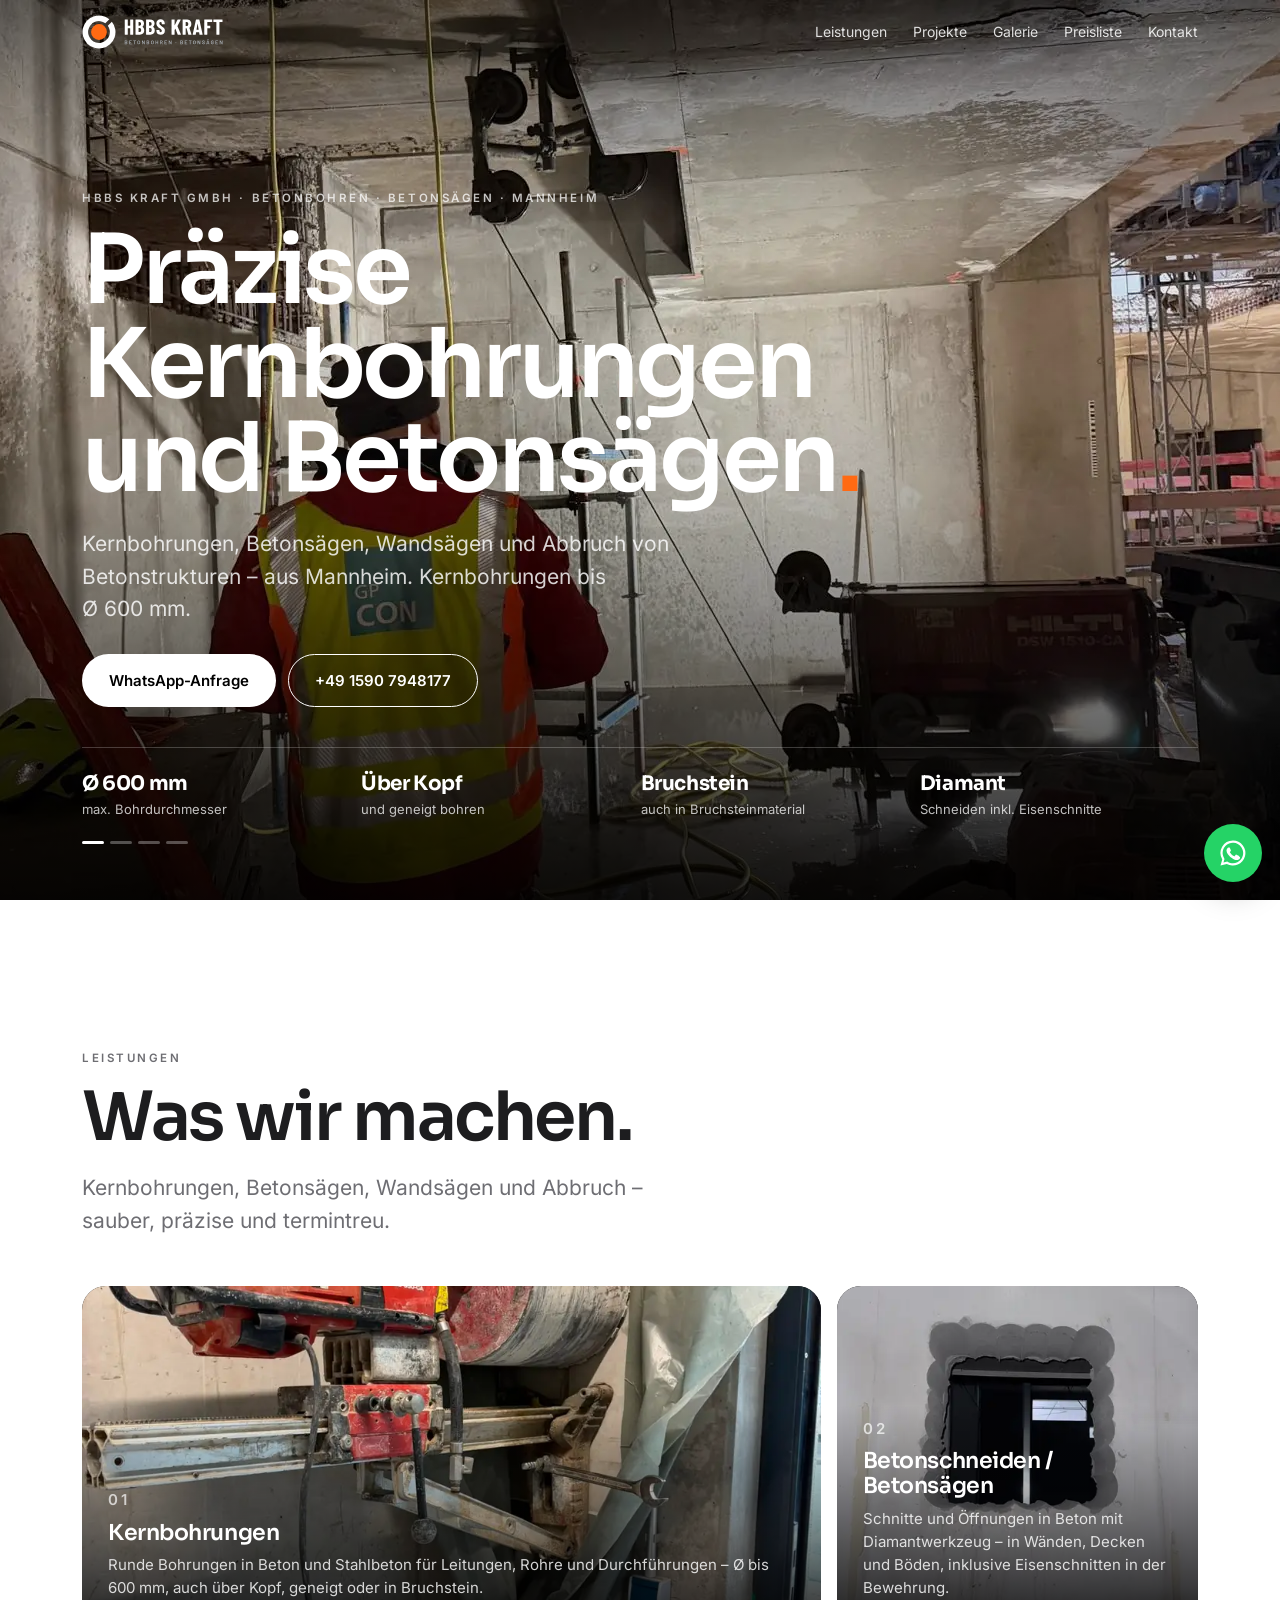
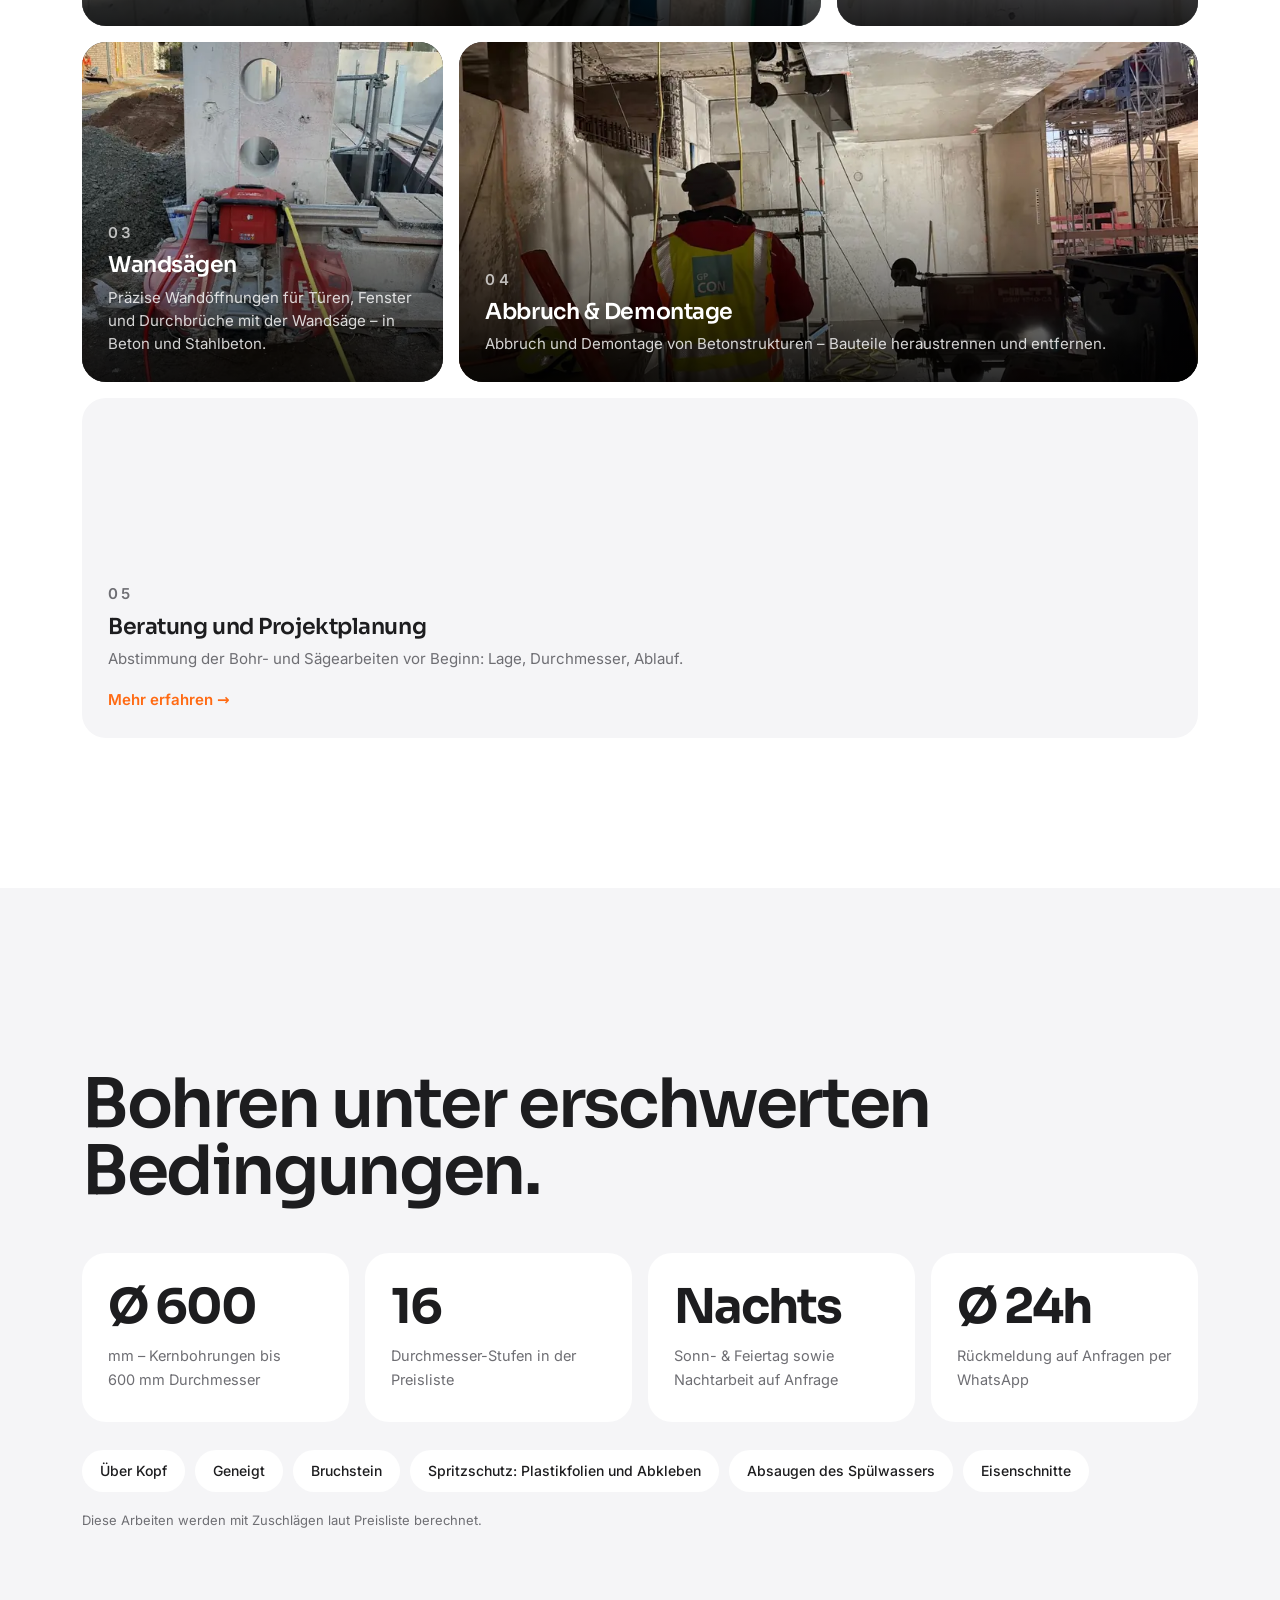
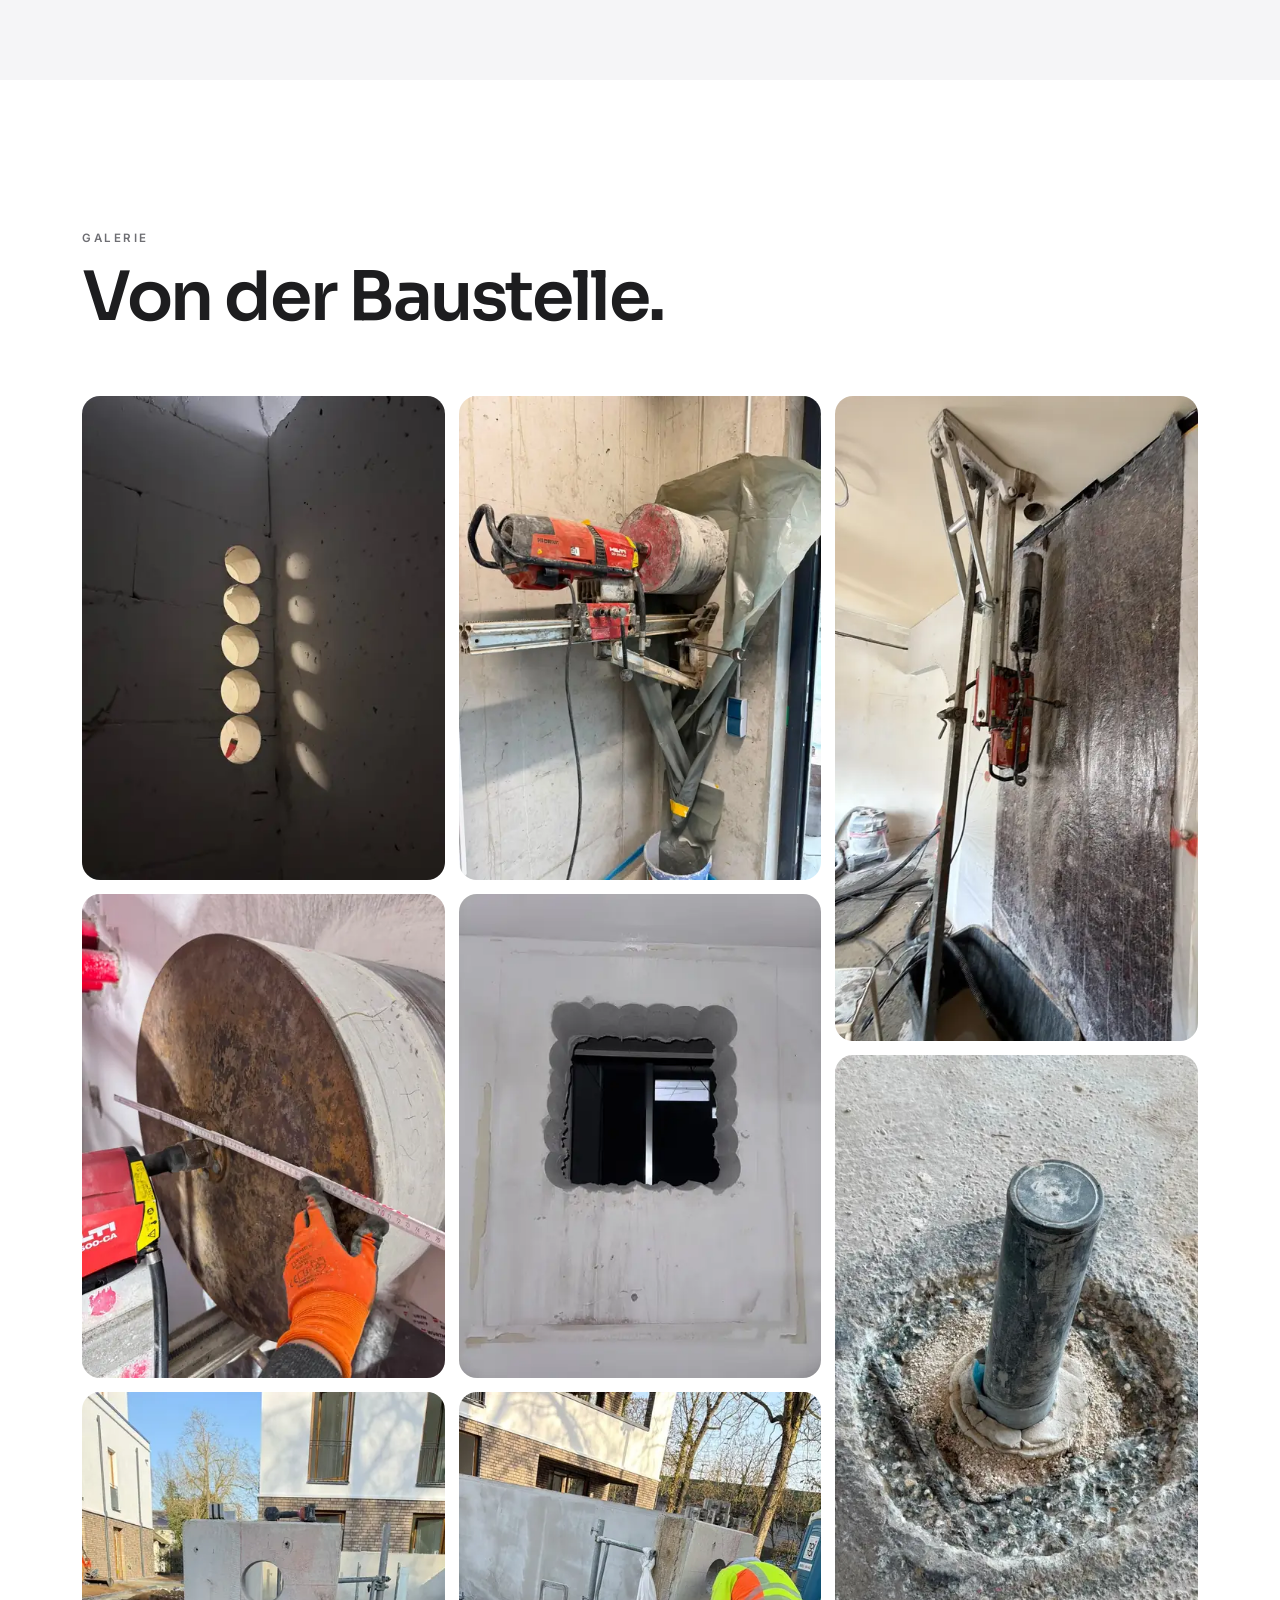
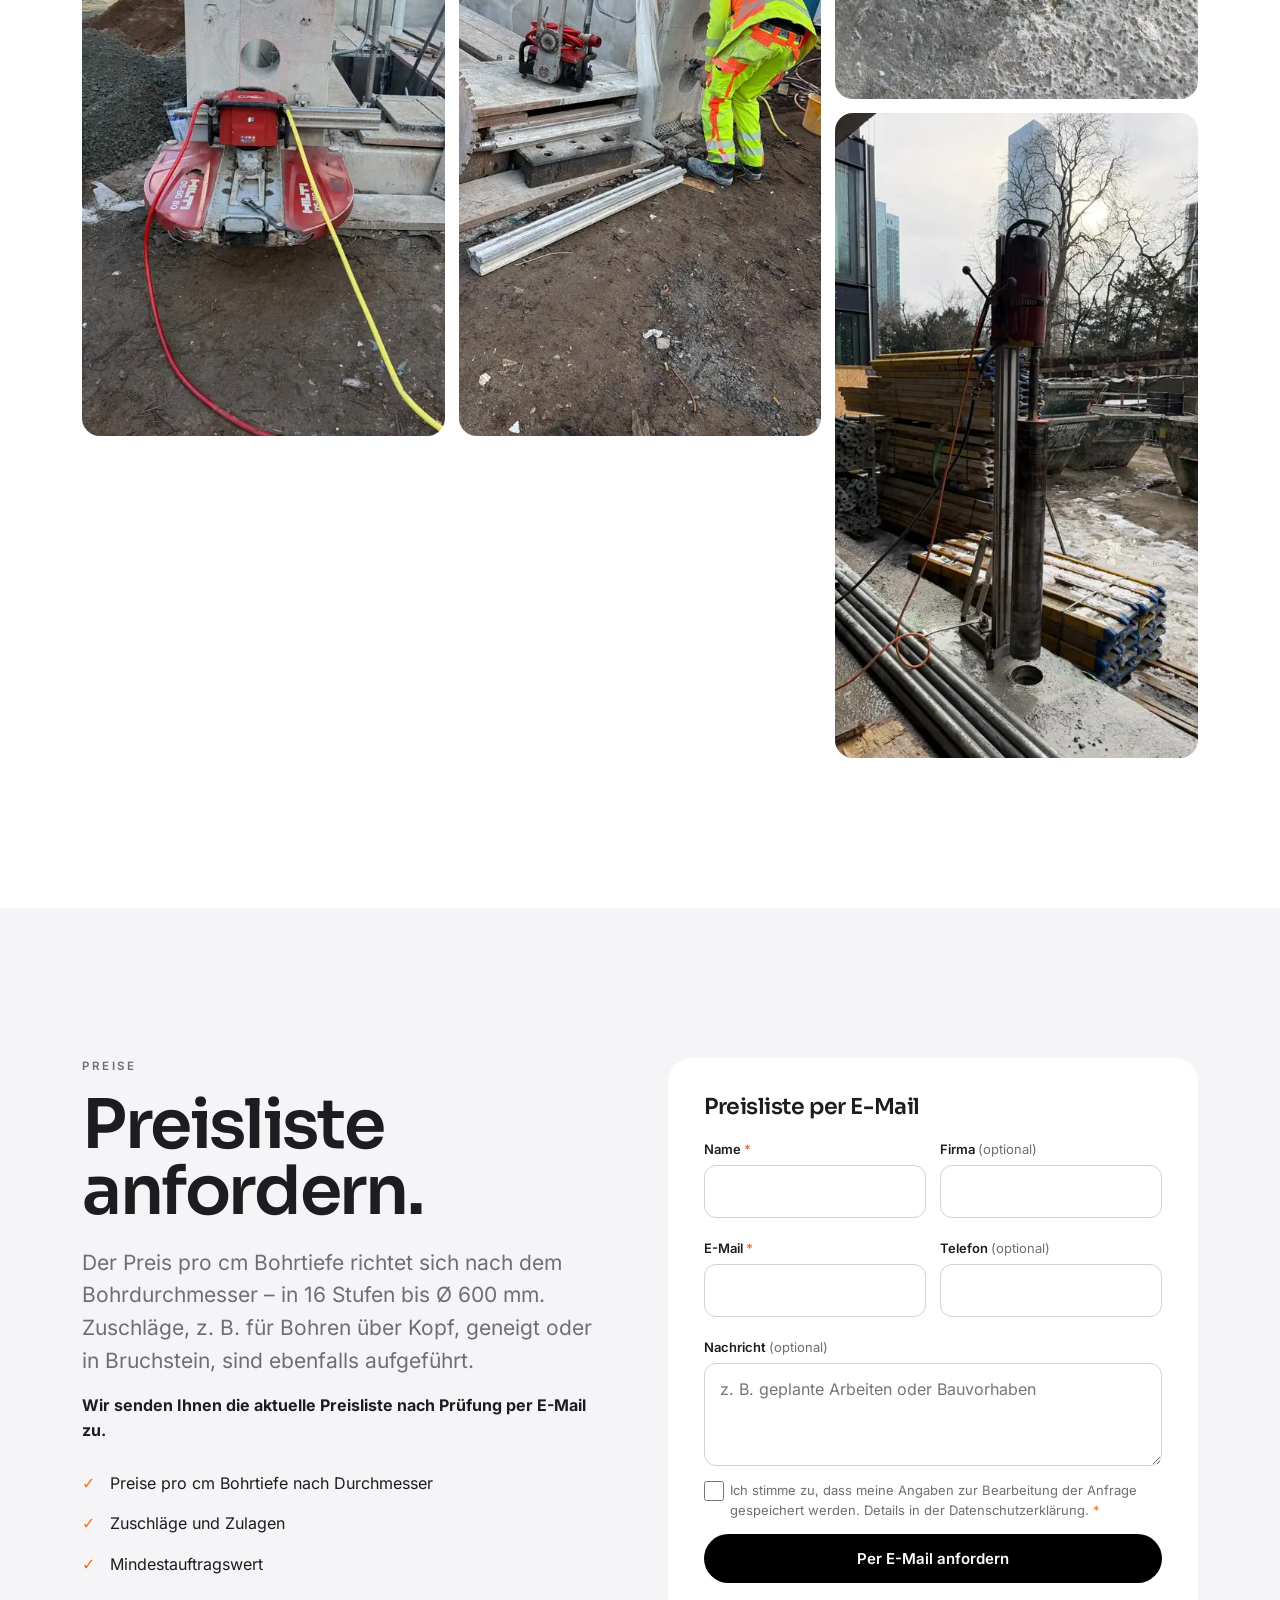
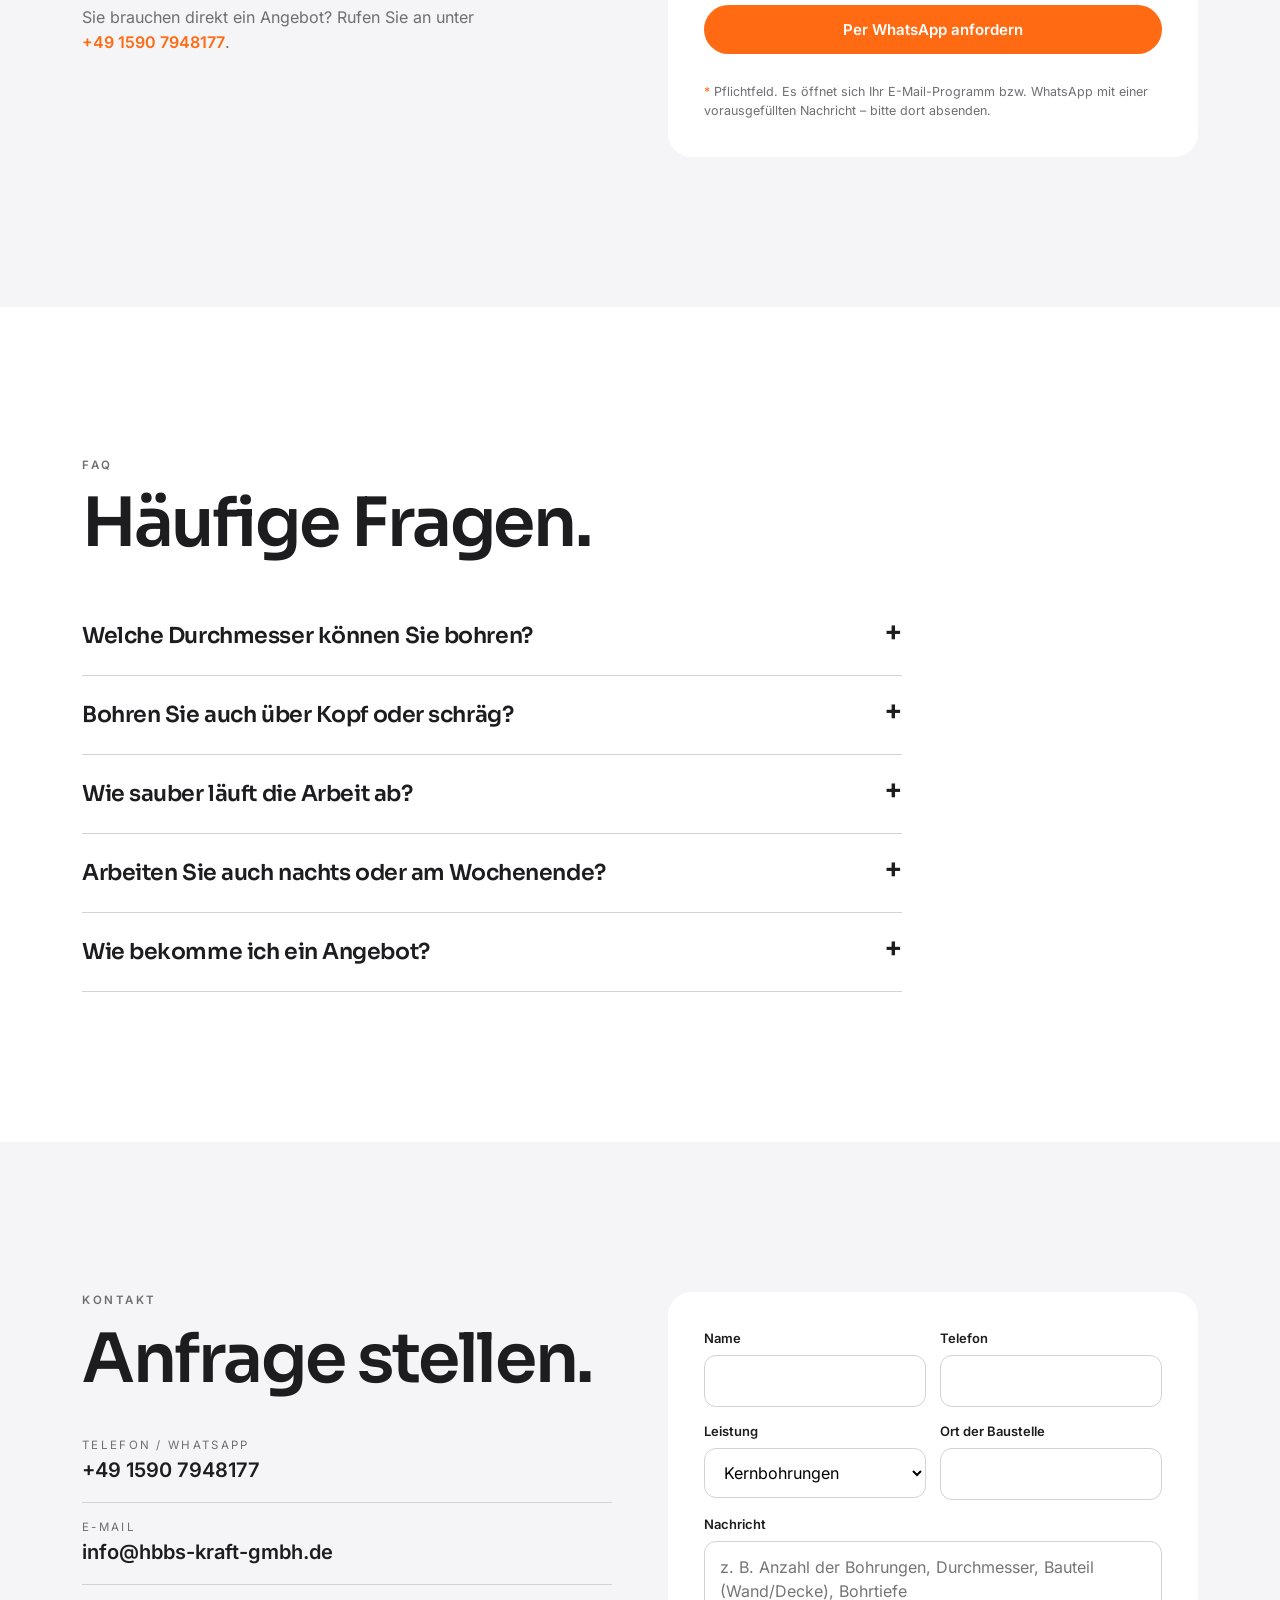
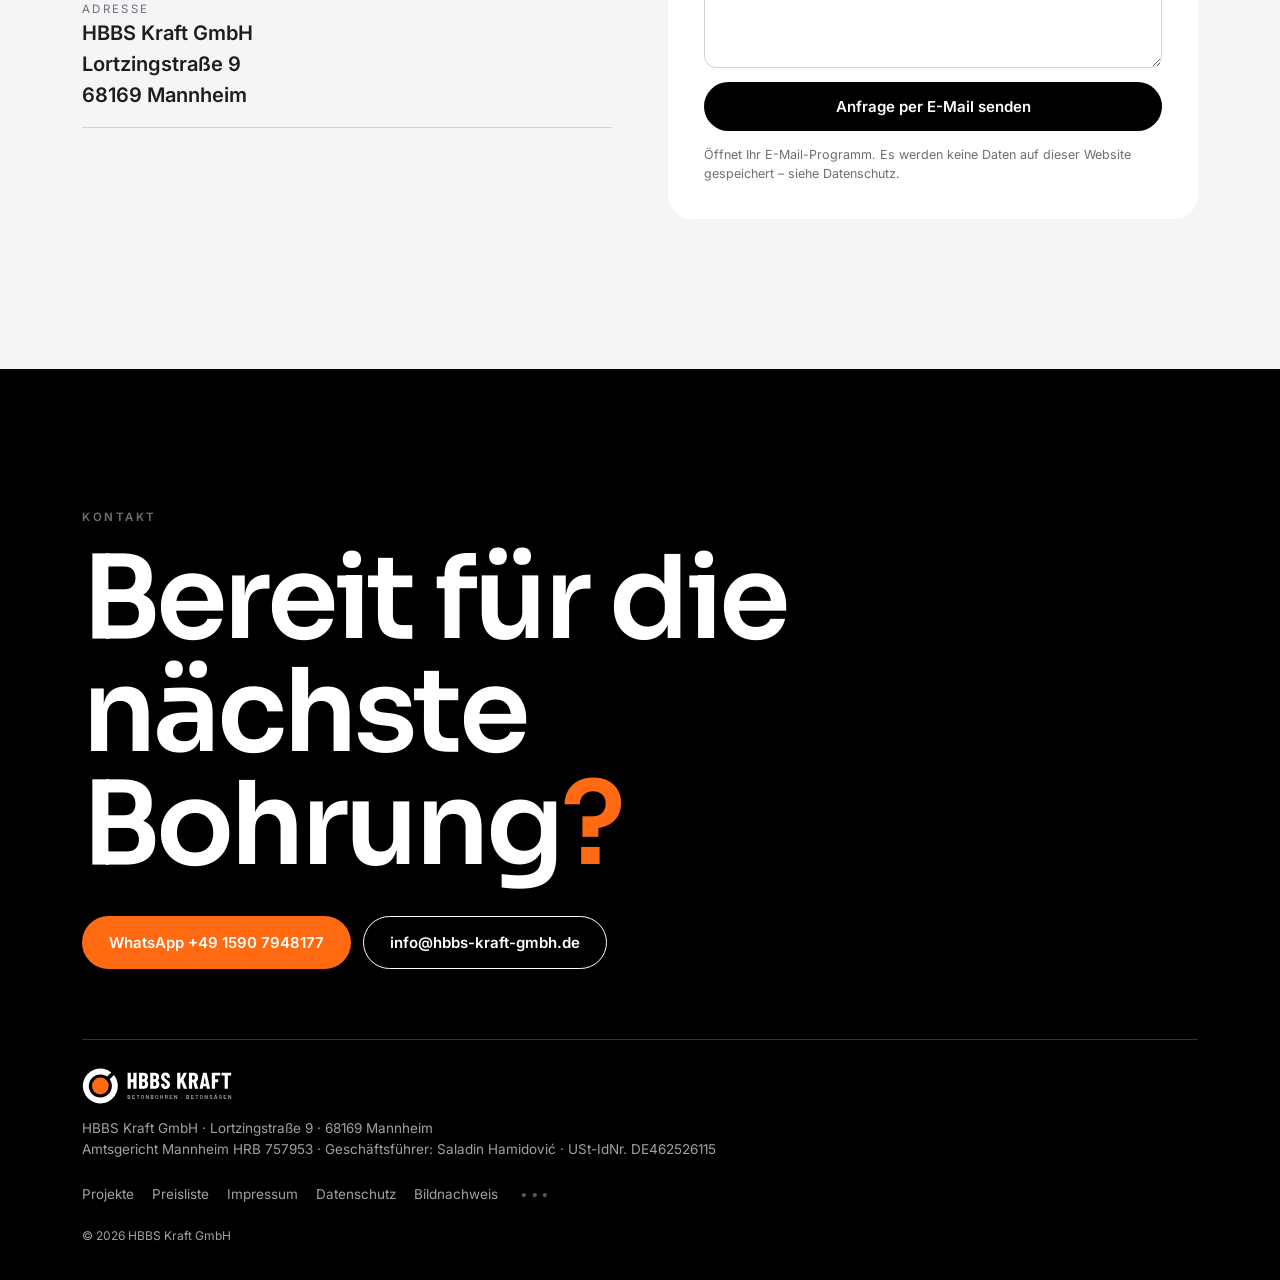
==== commit a9f73115: "Footer: dezenter •••-Link zur Verwaltung wieder eingefügt" ====
--- a/index.html
+++ b/index.html
@@ -112,7 +112,7 @@
 </main><footer class="ft"><div class="wrap"><p class="eb">Kontakt</p><h2 class="fu">Bereit für die nächste Bohrung<span>?</span></h2>
 <div class="cta" style="margin-top:34px"><a class="btn b-o" href="https://wa.me/4915907948177">WhatsApp +49 1590 7948177</a><a class="btn b-ghost" style="color:#fff" href="mailto:info@hbbs-kraft-gmbh.de">info@hbbs-kraft-gmbh.de</a></div>
 <div class="row"><div><img src="assets/logo-dark.svg" alt="HBBS Kraft" width="150" height="36" style="margin-bottom:14px">HBBS Kraft GmbH · Lortzingstraße 9 · 68169 Mannheim<br>Amtsgericht Mannheim HRB 757953 · Geschäftsführer: Saladin Hamidović · USt-IdNr. DE462526115</div>
-<nav><a href="projekte.html">Projekte</a><a href="index.html#preise">Preisliste</a><a href="impressum.html">Impressum</a><a href="datenschutz.html">Datenschutz</a><a href="bildnachweis.html">Bildnachweis</a></nav></div>
+<nav><a href="projekte.html">Projekte</a><a href="index.html#preise">Preisliste</a><a href="impressum.html">Impressum</a><a href="datenschutz.html">Datenschutz</a><a href="bildnachweis.html">Bildnachweis</a><a class="dots3" href="verwaltung-shc2xtk4wbka/" rel="nofollow" aria-label="Verwaltung">•••</a></nav></div>
 <p style="margin-top:22px;font-size:12px">© 2026 HBBS Kraft GmbH</p></div></footer>
 <a class="wa" href="https://wa.me/4915907948177" aria-label="WhatsApp"><svg viewBox="0 0 24 24"><path d="M12 2a10 10 0 0 0-8.6 15.1L2 22l5-1.3A10 10 0 1 0 12 2zm0 18.2c-1.5 0-3-.4-4.3-1.2l-.3-.2-3 .8.8-2.9-.2-.3A8.2 8.2 0 1 1 12 20.2zm4.5-6.1c-.2-.1-1.5-.7-1.7-.8-.2-.1-.4-.1-.6.1l-.8 1c-.1.2-.3.2-.5.1a6.7 6.7 0 0 1-3.3-2.9c-.3-.4.2-.4.7-1.4.1-.2 0-.3 0-.4l-.8-1.8c-.2-.5-.4-.4-.6-.4h-.5a1 1 0 0 0-.7.3 3 3 0 0 0-.9 2.2 5.2 5.2 0 0 0 1.1 2.8 11.9 11.9 0 0 0 4.6 4c1.7.7 2.4.8 3.2.7.5-.1 1.5-.6 1.8-1.2.2-.6.2-1.1.1-1.2l-.5-.3z"/></svg></a><button class="top" aria-label="Nach oben">↑</button>
 <div class="lb" hidden><img alt=""></div>
--- a/assets/v2.css
+++ b/assets/v2.css
@@ -183,6 +183,7 @@
   /* tap targets >= 44px, >= 8px apart (P2.9) */
   .more,.back,.contact a,.ft nav a,.hd nav a{display:inline-flex;align-items:center;min-height:44px}
   .ft nav{gap:8px 20px}
+  .ft .dots3{min-width:44px;justify-content:center}
   .hd .in>a:first-child{display:flex;align-items:center;min-height:44px}
   .burger{width:44px;height:44px}
   .faq summary{min-height:44px;align-items:center}
